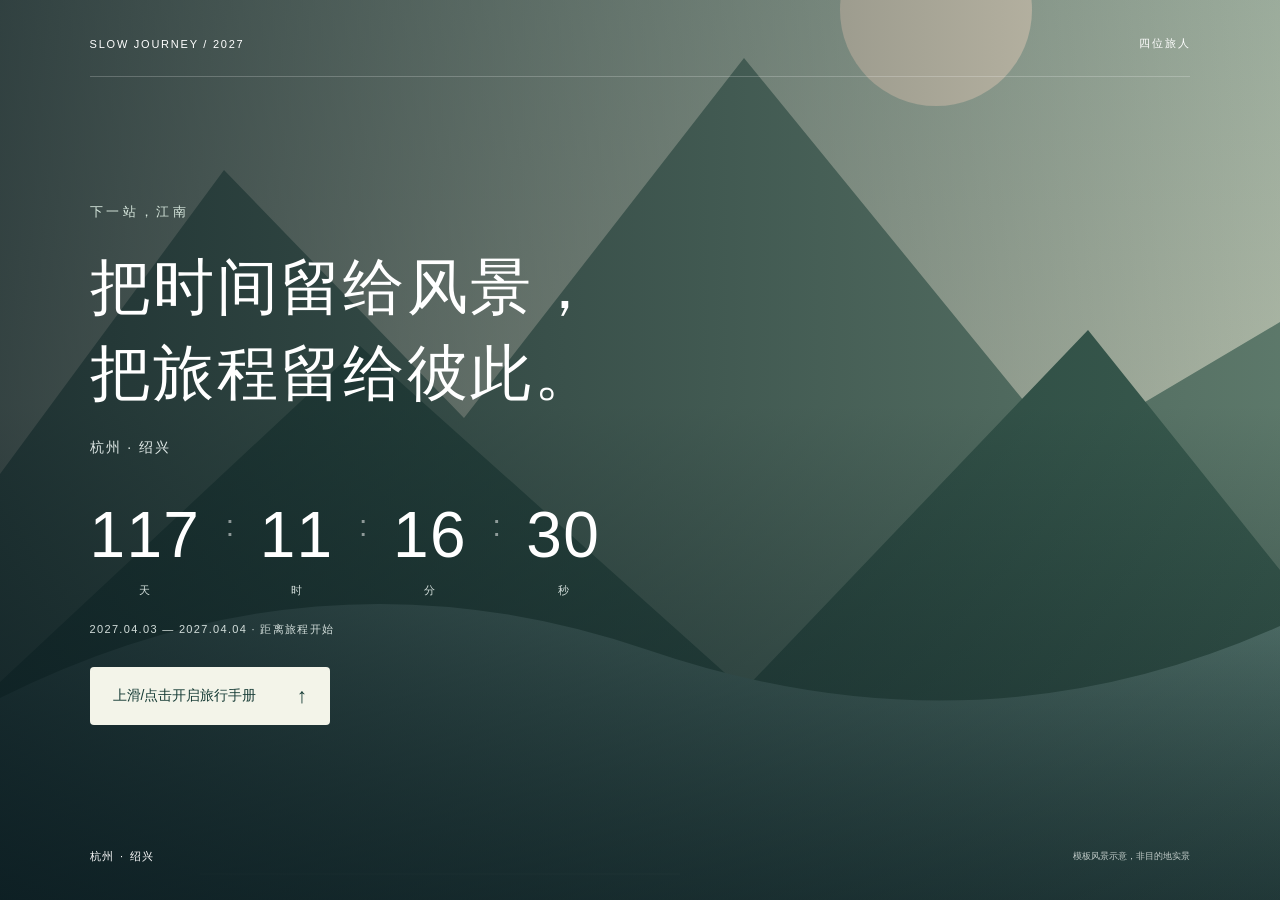
==== docs/index.html @ 34c1218e "feat: share travel handbook skill and GitHub Pages demo" ====
<!doctype html>
<html lang="zh-CN">
<head>
  <meta charset="UTF-8">
  <meta name="viewport" content="width=device-width, initial-scale=1, viewport-fit=cover">
  <meta name="theme-color" content="#f6f8f4">
  <title>旅行手册</title>
  <link rel="stylesheet" href="style.css">
  <script src="time.js" defer></script>
  <script src="data.js" defer></script>
  <script src="app.js" defer></script>
</head>
<body>
<a class="skip" href="#content">跳到行程内容</a>
  <section id="trip-cover" class="trip-cover" aria-labelledby="cover-title" hidden>
    <div class="cover-top"><span>TRAVEL HANDBOOK</span><span>旅行手册</span></div>
    <div class="cover-copy"><p class="cover-kicker">下一站，出发</p><h2 id="cover-title">把时间留给风景。</h2><p class="cover-route">旅行路线</p>
      <div class="cover-countdown" role="timer" aria-label="距离旅程开始"><div><strong data-cover-unit="days">00</strong><span>天</span></div><i>:</i><div><strong data-cover-unit="hours">00</strong><span>时</span></div><i>:</i><div><strong data-cover-unit="minutes">00</strong><span>分</span></div><i>:</i><div><strong data-cover-unit="seconds">00</strong><span>秒</span></div></div>
      <p class="cover-date">距离旅程开始</p><button id="enter-trip" class="cover-enter" type="button">上滑/点击开启旅行手册 <span aria-hidden="true">↑</span></button>
    </div>
    <div class="cover-bottom"><span>旅行路线</span><small></small></div>
  </section>

  <div class="sticky-nav">
    <nav id="dates" class="dates" aria-label="按日期查看行程"></nav>
    <div id="simulation-banner" class="simulation-banner" hidden></div>
  </div>
  <main id="content" tabindex="-1"><div class="workspace"><section id="panel" role="tabpanel" aria-label="出发准备"></section><aside id="sidebar"></aside></div></main>
  <footer><span id="source-note"></span><a id="source-document-link" class="footer-link" target="_blank" rel="noopener" hidden>打开原攻略 ↗</a><span data-sync-status role="status" aria-live="polite">待办与门票状态仅保存到本机</span><span id="offline-status">正在检查离线缓存</span></footer>
  <div id="tools-backdrop" class="tools-backdrop" data-action="close-tools" hidden></div>
  <div class="floating-tools" aria-label="旅行工具">
        <section class="floating-panel role-panel" id="role-panel" aria-labelledby="role-panel-title" hidden>
          <div class="tools-heading"><h2 id="role-panel-title">查看身份</h2><button type="button" class="tools-close" data-action="close-tools" aria-label="关闭身份选择">×</button></div>
          <button type="button" class="tools-back" data-action="back-to-tools">‹ 返回旅行工具</button>
          <div class="role-picker" aria-label="选择当前查看角色">
            <div role="group" aria-label="旅行角色"></div>
            <small id="role-context" aria-live="polite">当前查看：全部行程</small>
          </div>
        </section>
    <section class="floating-panel navigation-panel" id="navigation-panel" aria-labelledby="navigation-panel-title" hidden>
      <div class="tools-heading"><div><p>随行手册</p><h2 id="navigation-panel-title">旅行工具</h2></div><button type="button" class="tools-close" data-action="close-tools" aria-label="关闭旅行工具">×</button></div>
      <div class="desktop-brand"><span>TRAVEL HANDBOOK</span><strong>旅行手册</strong><small>每日计划</small></div>
      <nav class="tabs" role="tablist" aria-label="旅行手册">
        <button role="tab" data-tab="prepare" aria-selected="true"><svg class="nav-icon" viewBox="0 0 24 24" fill="none" stroke="currentColor" stroke-width="1.5" stroke-linecap="round" stroke-linejoin="round" aria-hidden="true"><rect x="6" y="5" width="12" height="16" rx="2"/><path d="M9 5V3h6v2M9 10h6M9 14h4"/></svg>出发准备</button>
        <button role="tab" data-tab="timeline" aria-selected="false"><svg class="nav-icon" viewBox="0 0 24 24" fill="none" stroke="currentColor" stroke-width="1.5" stroke-linecap="round" stroke-linejoin="round" aria-hidden="true"><rect x="3" y="5" width="18" height="16" rx="2"/><path d="M7 3v4M17 3v4M3 11h18M8 15h2M14 15h2"/></svg>每日行程</button>
        <button role="tab" data-tab="overview" aria-selected="false"><svg class="nav-icon" viewBox="0 0 24 24" fill="none" stroke="currentColor" stroke-width="1.5" stroke-linecap="round" stroke-linejoin="round" aria-hidden="true"><path d="m3 6 6-3 6 3 6-3v15l-6 3-6-3-6 3V6ZM9 3v15M15 6v15"/></svg>行程总览</button>
        <button role="tab" data-tab="bookings" aria-selected="false"><svg class="nav-icon" viewBox="0 0 24 24" fill="none" stroke="currentColor" stroke-width="1.5" stroke-linecap="round" stroke-linejoin="round" aria-hidden="true"><path d="m21 3-6 18-4-8-8-4L21 3ZM11 13l5-5"/></svg>航班酒店</button>
        <button role="tab" data-tab="transport" aria-selected="false"><svg class="nav-icon" viewBox="0 0 24 24" fill="none" stroke="currentColor" stroke-width="1.5" stroke-linecap="round" stroke-linejoin="round" aria-hidden="true"><rect x="5" y="3" width="14" height="16" rx="3"/><path d="M5 12h14M8 19v2M16 19v2M8 16h1M15 16h1"/></svg>交通接送</button>
        <button role="tab" data-tab="packing" aria-selected="false"><svg class="nav-icon" viewBox="0 0 24 24" fill="none" stroke="currentColor" stroke-width="1.5" stroke-linecap="round" stroke-linejoin="round" aria-hidden="true"><rect x="5" y="6" width="14" height="15" rx="2"/><path d="M9 6V3h6v3M9 10v7M15 10v7"/></svg>随身准备</button>
        <button role="tab" data-tab="budget" aria-selected="false"><svg class="nav-icon" viewBox="0 0 24 24" fill="none" stroke="currentColor" stroke-width="1.5" stroke-linecap="round" stroke-linejoin="round" aria-hidden="true"><rect x="3" y="5" width="18" height="15" rx="2"/><path d="M3 9h18M16 13h5v4h-5v-4Z"/></svg>费用预算</button>
      </nav>
    <div class="menu-settings">
      <div class="role-anchor">
        <button class="role-shortcut" id="role-menu-button" aria-expanded="false" aria-controls="role-panel"><span>查看身份</span><strong id="role-button-label">全部</strong><span aria-hidden="true">⇄</span></button>

      </div>
      <button id="clock-button" class="clock-button" aria-haspopup="dialog"><span><strong id="clock">--:--</strong><small id="zone-label">目的地当地时间</small></span><span class="settings-label">时间与时区 ↗</span></button>
    </div>


    </section>
    <div class="floating-actions">
      <button class="return-now" id="return-now"><span aria-hidden="true">◎</span> 回到现在</button>
      <button class="dock-action" id="dock-now" data-action="go-now"><svg viewBox="0 0 24 24" width="22" height="22" fill="none" stroke="currentColor" stroke-width="1.6" stroke-linecap="round" stroke-linejoin="round" aria-hidden="true"><path d="m12 3 7 17-7-4-7 4 7-17Z"/></svg><strong id="dock-now-label">回到现在</strong></button>
      <button class="dock-action" id="navigation-menu-button" aria-expanded="false" aria-controls="navigation-panel role-panel"><svg class="tools-menu-icon" viewBox="0 0 24 24" width="20" height="20" fill="none" stroke="currentColor" stroke-width="1.6" stroke-linecap="round" aria-hidden="true"><path d="M4 6h16M4 12h16M4 18h16"/></svg><svg class="tools-close-icon" viewBox="0 0 24 24" width="20" height="20" fill="none" stroke="currentColor" stroke-width="1.6" stroke-linecap="round" aria-hidden="true"><path d="m6 6 12 12M6 18 18 6"/></svg><strong id="navigation-button-label">旅行工具</strong></button>
    </div>
  </div>
  <p class="save-feedback" id="save-feedback" role="status" aria-live="polite" hidden></p>
  <dialog id="copy-location-dialog" aria-labelledby="copy-location-title">
    <div class="dialog-title"><h2 id="copy-location-title">复制地点</h2><form method="dialog"><button class="icon-button" aria-label="关闭复制地点">×</button></form></div>
    <p class="muted">未能自动复制，请长按下方文字选择复制；电脑可按 Ctrl/Cmd+C。</p>
    <label for="copy-location-value">地点与已有地址</label>
    <textarea id="copy-location-value" rows="3" readonly></textarea>
  </dialog>
  <dialog id="route-map-dialog" aria-labelledby="route-map-title">
    <div class="dialog-title"><h2 id="route-map-title">旅行路线</h2><form method="dialog"><button class="icon-button" aria-label="关闭路线地图">×</button></form></div>
    <div class="map-zoom-tools"><button data-map-zoom="out" aria-label="缩小路线地图">−</button><output id="map-zoom-label">100%</output><button data-map-zoom="in" aria-label="放大路线地图">＋</button><button data-map-zoom="reset">适应屏幕</button></div>
    <div class="map-zoom-viewport"><img src="assets/route.svg" width="1000" height="570" alt="旅行路线图"></div>
    <p class="hint">放大后可左右、上下滑动查看。路线图仅作行程示意。</p>
  </dialog>
  <dialog id="settings">
    <form method="dialog"><div class="dialog-title"><h2>时间与时区</h2><button value="close" aria-label="关闭设置" class="icon-button">×</button></div></form>
    <p class="muted">行程上的时间始终是活动所在地时间。切换下方时区，会额外显示对应时间，不改变航班和出发时间。</p>
    <label for="zone-mode">时钟显示方式</label>
    <select id="zone-mode"><option value="trip">跟随行程所在地（推荐）</option><option value="device">使用设备时区</option><option value="custom">指定其他国家／地区</option></select>
    <div id="custom-zone-field" hidden><label for="custom-zone">选择时区（支持城市或 IANA 名称）</label><input id="custom-zone" list="zone-options" placeholder="例如 Europe/London"><datalist id="zone-options"></datalist></div>
    <p id="zone-explanation" class="muted"></p><hr><h3>出发前，试试看</h3>
    <p class="muted">按所选时钟时区预览一个时间点。预览期间会显示橙色提示，不会冒充真实时间。</p>
    <label for="preview-time">预览日期与时间</label><input type="datetime-local" id="preview-time"><p id="settings-error" class="error" role="alert"></p>
    <div class="dialog-actions"><button id="preview-start" class="primary">预览此刻</button><button id="preview-stop" class="secondary">恢复真实时间</button></div>
    <button id="settings-save" class="wide secondary">保存时区并关闭</button>
  </dialog>

</body>
</html>
---- docs/style.css ----
:root{--ink:#102d3d;--muted:#62727b;--line:#dfe6e9;--paper:#f4f7f8;--green:#bcf4c7;--accent:#096e68;--orange:#b45e16;--radius:18px;font-family:-apple-system,BlinkMacSystemFont,"Segoe UI","PingFang SC","Microsoft YaHei",sans-serif;color:var(--ink);background:var(--paper);font-size:16px;font-synthesis:none}*{box-sizing:border-box}html,body{overflow-x:clip}body{margin:0}button,input,select,textarea{font:inherit}button,a,input,select{touch-action:manipulation}button{cursor:pointer}button{border:0}a{color:var(--accent);text-underline-offset:4px}button:focus-visible,a:focus-visible,input:focus-visible,select:focus-visible,textarea:focus-visible{outline:3px solid #168bcb;outline-offset:4px}button:disabled{cursor:default}p{line-height:1.7}h1,h2,h3,p{margin-top:0}h1{font-size:20px;margin-bottom:5px;letter-spacing:.03em}h2{font-size:26px;line-height:1.35;letter-spacing:-.03em}h3{font-size:18px;line-height:1.5}small{font-size:13px}.site-header{max-width:1260px;margin:auto;padding:24px 32px;display:flex;justify-content:space-between;gap:20px;align-items:center}.brand{display:flex;align-items:center;gap:14px}.brand-mark{display:grid;place-content:center;width:54px;height:58px;border-radius:14px;background:var(--ink);color:var(--green);font:700 22px Georgia,serif;text-align:center;line-height:1.1}.brand-mark span{font:10px sans-serif;letter-spacing:3px;margin:3px 0 0 3px}.brand p{font-size:13px;color:var(--muted);margin:0;letter-spacing:.06em}.brand p span{margin-left:8px}.clock-button{display:flex;gap:12px;align-items:center;background:transparent;color:var(--ink);padding:8px 0}.clock-button strong{font:600 23px ui-monospace,SFMono-Regular,monospace;display:block;text-align:left}.clock-button small{display:block;text-align:left;color:var(--muted);margin-top:4px}.clock-icon{font-size:32px}.settings-label{font-size:13px;margin-left:12px;border-left:1px solid #ccd7dd;padding-left:20px}.sticky-nav{position:sticky;top:0;z-index:10;background:#f4f7f8f7;border-bottom:1px solid var(--line);backdrop-filter:blur(15px)}.dates{display:flex;gap:7px;max-width:1196px;margin:auto;overflow-x:auto;padding:7px 0 15px;scrollbar-width:none}.dates::-webkit-scrollbar{display:none}.date-button{flex:1;min-width:96px;background:white;color:var(--muted);border:1px solid var(--line);border-radius:13px;min-height:85px;padding:10px 6px;position:relative}.date-button .week{font-size:12px;display:block}.date-button strong{display:block;font-size:18px;line-height:1.65;color:var(--ink);font-weight:650;font-variant-numeric:tabular-nums}.date-button small{font-size:12px;display:block}.date-button.active{background:var(--ink);border-color:var(--ink);color:#d0dce3}.date-button.active strong{color:var(--green)}.date-button.today::after{content:"";position:absolute;top:7px;right:8px;width:5px;height:5px;border-radius:50%;background:#149c77}main{max-width:1260px;margin:auto;padding:28px 32px 0}.workspace{display:grid;grid-template-columns:minmax(0,1fr) 310px;gap:30px}#panel{min-width:0}.now-card{background:var(--ink);color:#fff;border-radius:var(--radius);padding:23px 26px;position:relative;overflow:hidden;margin-bottom:30px}.now-top{display:flex;justify-content:space-between;align-items:center;gap:10px;margin-bottom:13px}.eyebrow{font-size:12px;letter-spacing:.11em;font-weight:600}.now-card .eyebrow{color:var(--green)}.now-tag{font-size:12px;color:#c6d5df}.now-card h2{font-size:24px;margin:0 0 9px;line-height:1.45}.now-card p{font-size:14px;color:#d0dce3;margin:0}.now-card .next-line{padding-top:15px;margin-top:17px;border-top:1px solid #3a515e;display:flex;align-items:flex-start;gap:12px;line-height:1.5}.next-line strong{font-weight:500;color:#fff}.next-line span{flex-shrink:0;color:var(--green);font-size:12px}.now-open{background:var(--green);color:var(--ink);padding:10px 15px;border-radius:8px;margin-top:15px;font-size:14px;font-weight:650}.day-heading{display:flex;align-items:flex-start;justify-content:space-between;gap:16px;margin-bottom:15px}.day-heading .eyebrow{color:var(--accent);margin:0 0 8px}.day-heading h2{margin:0 0 10px;font-size:27px}.day-heading .day-count{font-family:Georgia,serif;color:#c7d4da;font-size:60px;line-height:1}.day-summary{color:var(--muted);font-size:14px;line-height:1.8;margin-bottom:20px}.hint{font-size:13px;line-height:1.7;color:var(--muted)}.day-meta{display:flex;justify-content:space-between;align-items:center;gap:8px;margin-bottom:20px}.day-meta p{margin:0}.timeline{position:relative}.event{display:grid;grid-template-columns:93px minmax(0,1fr);gap:20px;position:relative;scroll-margin-top:180px;padding-bottom:16px}.event::before{content:"";position:absolute;left:91px;width:1px;top:13px;bottom:-13px;background:#d2dfe4}.event:last-child::before{bottom:30px}.event::after{content:"";position:absolute;left:87px;top:20px;width:9px;height:9px;background:#f4f7f8;border:2px solid #a7bac4;border-radius:50%}.event-time{font:600 19px ui-monospace,SFMono-Regular,monospace;padding-top:14px;line-height:1.4;word-break:break-word}.event-time small{font:12px/1.7 -apple-system,BlinkMacSystemFont,"PingFang SC",sans-serif;display:block;color:var(--muted);padding-right:12px}.event-card{background:#fff;border:1px solid var(--line);border-radius:14px;padding:17px 20px;min-width:0}.event-card h3{margin:0 0 6px;font-size:17px}.event-card p{font-size:14px;line-height:1.8;color:#52656f;margin:0}.event-card .event-flags{display:flex;flex-wrap:wrap;gap:6px;margin-top:11px}.pill{border-radius:5px;padding:4px 7px;background:#eef3f5;color:#596e79;font-size:12px;line-height:1.4}.pill.pending{background:#fff4df;color:#935b13}.pill.live{background:#d7f2df;color:#1c6c43}.event.current .event-card{border:1.5px solid #339873;background:#f6fff8;box-shadow:0 4px 16px #133e2410}.event.current::after{background:#339873;border-color:#339873;box-shadow:0 0 0 4px #ddf3e3}.event.past .event-time{color:#8b9ba3}.alternate-time{display:block;margin-top:8px;color:#096e68;font-size:13px}.day-notes{margin:12px 0 26px;border:1px solid var(--line);background:#fff;border-radius:14px;padding:17px 20px}.day-notes summary{font-size:15px;font-weight:650;cursor:pointer;line-height:1.5}.note-body{font-size:14px;color:#52656f;white-space:pre-line;line-height:1.9;margin-top:15px}.source-link{font-size:13px;display:block;margin-top:16px}.side-card{border:1px solid var(--line);background:#fff;border-radius:var(--radius);padding:22px;margin-bottom:18px}.side-card h3{margin-bottom:15px}.side-card .eyebrow{color:var(--muted);margin-bottom:13px;display:block}.route{display:flex;gap:8px;flex-wrap:wrap;font-size:13px;line-height:1.6}.route span{background:#f0f4f6;border-radius:5px;padding:3px 6px}.route span.selected{background:#d8f1e6;color:#176c50}.photo-card{overflow:hidden;padding:0}.photo-card img{width:100%;height:175px;object-fit:cover;display:block}.photo-caption{padding:17px 20px}.photo-caption strong{font-size:17px}.photo-caption small{color:var(--muted);display:block;margin-top:5px;line-height:1.6}.reminder{display:grid;grid-template-columns:24px 1fr;gap:10px;padding:12px 0;border-bottom:1px solid #e9eef0}.reminder:last-child{border:0;padding-bottom:0}.reminder .number{color:var(--accent);font:italic 20px Georgia,serif}.reminder p{font-size:14px;margin:0;color:#52656f;line-height:1.8}.reminder strong{display:block;color:var(--ink);margin-bottom:4px}.quiet-button{border:1px solid var(--line);border-radius:8px;padding:9px 13px;background:white;color:var(--ink);font-size:13px}.quick-heading{padding:6px 0 18px}.quick-heading h2{margin-bottom:10px}.quick-heading p{font-size:14px;color:var(--muted);margin:0}.reference-cards{display:grid;gap:14px;margin-bottom:22px}.reference-card{background:#fff;border:1px solid var(--line);border-radius:14px;padding:20px;min-width:0}.reference-card h3{font-size:16px;margin-bottom:13px;color:var(--ink)}.reference-row{display:grid;grid-template-columns:110px minmax(0,1fr);gap:14px;font-size:14px;line-height:1.8;margin-top:8px;overflow-wrap:anywhere}.reference-row .key{color:var(--muted)}.reference-row .value{color:var(--ink)}.reference-links{display:flex;flex-wrap:wrap;gap:12px;font-size:13px;padding:8px 0 20px}.plan-toggle{padding:15px;background:#eaf0f3;border-radius:12px;margin:0 0 24px}.plan-buttons{display:flex;gap:6px;margin-bottom:10px}.plan-buttons button{border-radius:7px;padding:10px 14px;font-size:14px;background:#fff;color:var(--muted)}.plan-buttons button[aria-pressed=true]{background:var(--ink);color:#fff}.plan-toggle p{font-size:13px;color:#556a76;margin:0;line-height:1.8}.simulation-banner{background:#fff0d6;border:1px solid #e3be7a;color:#87510e;border-radius:10px;padding:13px 18px;margin-bottom:20px;font-size:14px;line-height:1.6}.simulation-banner button{background:none;color:#87510e;text-decoration:underline;float:right;padding:0 0 0 12px}.return-now{position:fixed;right:max(24px,calc((100vw - 1196px)/2));bottom:24px;z-index:20;box-shadow:0 6px 22px #102d3d25;border:1px solid #315466;background:var(--ink);color:#fff;border-radius:30px;padding:14px 21px;font-size:14px;display:flex;align-items:center;gap:10px}.return-now span{font-size:23px;color:var(--green);line-height:1}footer{max-width:1196px;margin:30px auto 0;padding:22px 0 100px;border-top:1px solid var(--line);display:flex;flex-wrap:wrap;gap:12px 24px;font-size:12px;color:var(--muted);line-height:1.7}dialog{border:1px solid var(--line);border-radius:20px;max-width:510px;width:calc(100% - 28px);padding:25px;color:var(--ink);box-shadow:0 20px 90px #0b21385c;max-height:90vh}dialog::backdrop{background:#0b253b70;backdrop-filter:blur(4px)}.dialog-title{display:flex;align-items:center;justify-content:space-between;margin-bottom:14px}.dialog-title h2{font-size:22px;margin:0}.icon-button{border-radius:50%;background:#edf2f5;width:36px;height:36px;font-size:24px;color:var(--ink)}.muted{font-size:14px;color:var(--muted)}dialog label{font-size:14px;font-weight:600;display:block;margin-bottom:8px}input,select{padding:12px;border:1px solid #cad5db;border-radius:8px;background:#fff;color:var(--ink);width:100%;font-size:16px;margin-bottom:14px}dialog h3{margin:20px 0 8px}hr{border:0;border-top:1px solid var(--line);margin:20px 0}.dialog-actions{display:flex;gap:10px}.primary,.secondary{padding:12px 16px;border-radius:8px;font-size:14px}.primary{background:var(--ink);color:white}.secondary{background:#edf2f4;color:var(--ink)}.wide{width:100%;margin-top:12px}.error{font-size:14px;color:#ae3026;margin-bottom:12px}.skip{position:absolute;left:-1000px;top:10px;background:#fff;padding:10px;z-index:100}.skip:focus{left:10px}[hidden]{display:none!important}.check-row{display:flex;gap:12px;align-items:flex-start}.check-row input{width:20px;height:20px;flex-shrink:0;margin:1px 0 0;accent-color:var(--accent)}.check-row label{cursor:pointer;line-height:1.6}.check-row input:checked+label{text-decoration:line-through;color:var(--muted)}
@media(min-width:1000px){#sidebar{padding-top:0}}@media(max-width:1250px){.dates{margin:0 32px}.date-button{min-width:80px}footer{margin-left:32px;margin-right:32px}}@media(max-width:900px){.workspace{grid-template-columns:minmax(0,1fr) 260px;gap:20px}.site-header{padding:22px}.dates{margin:0 22px}main{padding:24px 22px 0}.side-card{padding:18px}.photo-card{padding:0}.date-button{min-width:76px}.event{grid-template-columns:78px minmax(0,1fr);gap:16px}.event::before{left:77px}.event::after{left:73px}.event-time{font-size:18px}.event-card{padding:16px}}@media(max-width:720px){.site-header{padding:17px 18px;gap:10px}h1{font-size:17px;margin-bottom:4px}.brand{gap:10px}.brand-mark{width:42px;height:47px;font-size:19px}.brand p{font-size:11px}.brand p span{margin-left:0}.clock-icon,.settings-label{display:none}.clock-button{gap:0}.clock-button strong{font-size:20px;text-align:right}.clock-button small{font-size:11px;max-width:105px;text-align:right}.dates{margin:0;padding-left:16px;padding-right:16px}.dates{gap:7px;padding-top:3px;padding-bottom:10px}.date-button{flex:0 0 72px;min-width:72px;min-height:77px;border-radius:11px;padding:7px 3px}.date-button strong{font-size:19px}.date-button .week,.date-button small{font-size:11px}.sticky-nav{padding-top:2px}main{padding:19px 16px 0}.workspace{display:block}.now-card{border-radius:15px;padding:21px 20px;margin-bottom:25px}.now-card h2{font-size:22px}.now-card p{font-size:14px}.now-top{margin-bottom:12px}.day-heading h2{font-size:23px}.day-heading .day-count{font-size:52px}.day-summary{font-size:13px}.day-meta{align-items:flex-start}.day-meta .hint{font-size:12px;max-width:72%}.event{grid-template-columns:65px minmax(0,1fr);gap:15px;padding-bottom:12px;scroll-margin-top:151px}.event::before{left:64px}.event::after{left:60px}.event-time{font-size:16px;padding-top:15px}.event-time small{font-size:11px;line-height:1.8;padding-right:7px}.event-card{padding:15px 14px;border-radius:12px}.event-card h3{font-size:16px;line-height:1.5}.event-card p{font-size:14px;line-height:1.85}.event-flags .pill{font-size:11px}.day-notes{padding:16px}.side-card{padding:20px}.photo-card{padding:0}.photo-card img{height:165px}.photo-caption{padding:14px 18px}#sidebar{margin-top:28px;display:grid;grid-template-columns:1fr;gap:14px}.side-card{margin-bottom:0}.route{font-size:14px}.return-now{right:17px;bottom:max(18px,env(safe-area-inset-bottom));padding:12px 18px}.reference-row{grid-template-columns:82px minmax(0,1fr);gap:11px}.reference-card{padding:17px}.reference-card h3{font-size:16px}footer{margin:26px 17px 0;display:flex;flex-direction:column;gap:8px;padding-bottom:90px}.simulation-banner{font-size:13px;padding:12px}.now-tag{font-size:11px}.plan-buttons button{flex:1;padding:11px 7px}.reference-links{gap:14px}.day-meta button{flex-shrink:0}dialog{padding:22px}}@media(prefers-reduced-motion:reduce){*{scroll-behavior:auto!important}}

/* Reading on the move: itinerary text stays comfortably legible. */
.event-card p,.note-body,.reference-row{font-size:16px}.reminder p{font-size:15px}

.sticky-nav .simulation-banner{margin:0;border-radius:0;border-left:0;border-right:0;padding:10px max(16px,calc((100vw - 1196px)/2));font-size:13px}.sticky-nav .simulation-banner button{float:none;margin-right:14px;padding:0}

/* Pre-departure workspace */
.prep-hero{display:grid;grid-template-columns:minmax(0,1fr) 150px;gap:24px;align-items:center;background:var(--ink);color:#fff;border-radius:var(--radius);padding:26px 28px;margin-bottom:22px}.prep-hero .eyebrow{color:var(--green);margin:0 0 10px}.prep-hero h2{font-size:28px;margin-bottom:10px}.prep-hero p{color:#d0dce3;margin:0}.prep-progress{text-align:center}.prep-progress strong{font:600 44px ui-monospace,SFMono-Regular,monospace;color:var(--green);display:block}.prep-progress strong span{font-size:18px;color:#b8c9d1}.prep-progress small{display:block;color:#d0dce3;margin-bottom:10px}.prep-progress i{display:block;height:6px;border-radius:6px;background:linear-gradient(90deg,var(--green) var(--progress),#37515f var(--progress));transition:background .2s}.prep-deadline{display:grid;grid-template-columns:145px minmax(0,1fr);gap:24px;align-items:start;background:#fff5df;border:1px solid #e8c98d;border-radius:14px;padding:20px 22px;margin-bottom:28px}.prep-date strong{display:block;font:650 20px ui-monospace,SFMono-Regular,monospace;color:#96550e}.prep-date span{font-size:12px;color:#8a6c48}.prep-deadline h3{margin:0 0 6px}.prep-deadline p{margin:0 0 9px;color:#665743;font-size:15px}.prep-deadline a{font-size:14px}.section-heading{display:flex;justify-content:space-between;align-items:end;gap:20px;margin:10px 0 16px}.section-heading .eyebrow{color:var(--accent);margin:0 0 6px}.section-heading h2{margin:0}.section-heading>span{font-size:13px;color:var(--muted)}.prep-actions{display:flex;gap:10px;margin:4px 0 22px}.prep-actions button{min-height:44px}.prep-actions .primary,.prep-actions .secondary{font-weight:650}

/* Dense source text is distilled into scannable action cards. */
.focus-summary{margin:22px 0 16px}.focus-summary-heading{display:flex;align-items:end;justify-content:space-between;gap:18px;margin-bottom:13px}.focus-summary-heading .eyebrow{color:var(--accent);margin:0}.focus-summary-heading h3{font-size:18px;margin:0}.focus-grid{display:grid;grid-template-columns:repeat(2,minmax(0,1fr));gap:10px}.focus-item{display:grid;grid-template-columns:92px minmax(0,1fr);gap:14px;background:#fff;border:1px solid var(--line);border-radius:13px;padding:16px}.focus-item>span{align-self:start;background:#e8f4f1;color:#096e68;border-radius:7px;padding:6px 8px;text-align:center;font-size:13px;font-weight:700;line-height:1.4}.focus-item strong{display:block;font-size:16px;line-height:1.5;margin-bottom:4px}.focus-item p{font-size:14px;color:#5d7079;line-height:1.7;margin:0}.source-only{margin:12px 0 26px;border:1px dashed #cbd7dc;border-radius:12px;padding:13px 16px;background:#f8fafb}.source-only summary{font-size:14px;color:#4e6570;font-weight:650;cursor:pointer}.source-only p{font-size:14px;color:var(--muted);margin:12px 0 0}.source-only .source-link{font-size:14px;margin-top:8px}.focus-summary+.reference-cards{margin-top:0}

/* Point cards inside the timeline */
.spot-links{display:grid;grid-template-columns:repeat(auto-fit,minmax(185px,1fr));gap:9px;margin-top:15px;padding-top:14px;border-top:1px solid #e5ecef}.spot-link{display:flex;align-items:center;gap:10px;text-align:left;padding:7px;background:#f3f7f8;border:1px solid #dce6ea;border-radius:10px;color:var(--ink);min-width:0}.spot-link:hover{border-color:#75a59e;background:#edf8f4}.spot-link img{width:74px;height:54px;object-fit:cover;border-radius:7px;flex:none}.spot-link span{min-width:0}.spot-link strong{display:block;font-size:14px;line-height:1.35;white-space:normal}.spot-link small{display:block;color:var(--accent);margin-top:4px}

/* Full point detail */
.workspace.detail-mode{display:block;max-width:940px;margin:auto}.detail-back{background:transparent;color:var(--accent);padding:8px 0;margin-bottom:12px;font-weight:650}.spot-detail{background:#fff;border:1px solid var(--line);border-radius:var(--radius);overflow:hidden}.spot-detail>.detail-back{margin:15px 22px 3px}.spot-hero{position:relative;min-height:400px;background:var(--ink)}.spot-hero>img{display:block;width:100%;height:min(58vw,520px);min-height:400px;object-fit:cover}.spot-hero-caption{position:absolute;z-index:1;left:32px;right:32px;bottom:27px;color:white}.spot-hero-caption .eyebrow{color:var(--green);margin-bottom:8px}.spot-hero-caption h2{font-size:38px;margin:0 0 8px}.spot-hero-caption small{color:#d4e0e5}.spot-detail-body{max-width:790px;margin:auto;padding:34px}.spot-lead{font-size:21px;line-height:1.75;color:#294757;margin-bottom:28px}.spot-detail-body section{border-top:1px solid var(--line);padding-top:24px;margin-top:24px}.spot-detail-body section h3{margin-bottom:12px}.spot-detail-body ul{padding-left:22px;margin:0}.spot-detail-body li{line-height:1.8;margin:7px 0;color:#455d68}.detail-source{border-top:1px solid var(--line);padding-top:22px;margin-top:28px}.detail-pagination{display:grid;grid-template-columns:1fr 1fr;gap:10px;margin-top:26px}.detail-pagination button{display:flex;flex-direction:column;gap:5px;border:1px solid var(--line);border-radius:10px;background:#f6f8f9;padding:14px;text-align:left;color:var(--ink)}.detail-pagination button:last-child{text-align:right}.detail-pagination small{color:var(--muted)}.detail-pagination strong{font-size:14px}.souvenir-section .eyebrow{color:var(--accent);margin-bottom:7px}.souvenir-grid{display:grid;grid-template-columns:repeat(2,minmax(0,1fr));gap:15px}.souvenir-card{border:1px solid var(--line);border-radius:13px;overflow:hidden;background:#f8fafb}.souvenir-card>img{display:block;width:100%;height:180px;object-fit:cover}.souvenir-card>div{padding:16px}.souvenir-card .eyebrow{font-size:12px;margin:0 0 5px}.souvenir-card h3{margin:0 0 7px}.souvenir-card p{font-size:14px;color:#4e626c;margin:0 0 10px}.souvenir-card small{color:var(--muted)}

@media(max-width:720px){.prep-hero{grid-template-columns:1fr 92px;padding:21px 19px;gap:12px}.prep-hero h2{font-size:22px}.prep-progress strong{font-size:32px}.prep-progress strong span{font-size:14px}.prep-deadline{grid-template-columns:1fr;gap:9px;padding:17px}.prep-date{display:flex;align-items:baseline;gap:10px}.section-heading{align-items:center}.prep-actions{display:grid;grid-template-columns:1fr 1fr}.spot-links{grid-template-columns:1fr}.spot-link{padding:6px}.spot-link img{width:68px;height:50px}.workspace.detail-mode{margin:0 -16px}.spot-detail{border-radius:0;border-left:0;border-right:0}.spot-detail>.detail-back{margin-left:16px}.spot-hero{min-height:300px}.spot-hero>img{height:70vw;min-height:300px}.spot-hero-caption{left:19px;right:19px;bottom:19px}.spot-hero-caption h2{font-size:29px}.spot-detail-body{padding:24px 19px}.spot-lead{font-size:18px}.souvenir-grid{grid-template-columns:1fr}.souvenir-card{display:grid;grid-template-columns:42% 1fr}.souvenir-card>img{height:100%;min-height:180px}.souvenir-card>div{padding:14px}.detail-pagination{grid-template-columns:1fr}.detail-pagination span{display:none}}
@media(max-width:720px){.focus-summary-heading{display:block}.focus-summary-heading .eyebrow{margin-bottom:5px}.focus-grid{grid-template-columns:1fr}.focus-item{grid-template-columns:82px minmax(0,1fr);gap:11px;padding:14px 13px}.focus-item strong{font-size:16px}.focus-item p{font-size:14px}.source-only{padding:13px 14px}}

/* Flight, stay, transfer and ticket cards */
.flight-card{background:var(--ink);color:#fff;border-radius:15px;padding:20px;margin:16px 0 4px}.flight-card-top{display:flex;justify-content:space-between;gap:12px;align-items:center;color:#b9d0da;font-size:12px;letter-spacing:.08em}.flight-card-top strong{font-weight:500;letter-spacing:0;color:#d2dfe4}.flight-route{display:grid;grid-template-columns:1fr 120px 1fr;align-items:center;margin:20px 0 18px}.flight-route>div:last-child{text-align:right}.flight-route b{display:block;font:650 43px/1 ui-monospace,SFMono-Regular,monospace}.flight-route span{display:block;color:#c5d6dd;margin-top:6px}.flight-route small{display:block;color:#b1c5ce;margin-top:16px}.flight-route a{display:inline-block;color:var(--green);font-size:12px;margin-top:7px}.flight-number{text-align:center!important}.flight-number strong{display:block;color:#b7e8e6}.flight-number i{display:block;color:#8ddbd5;font-style:normal;margin-top:5px}.flight-countdown{border-top:1px solid #48616d;padding-top:16px;display:grid;grid-template-columns:1fr auto;align-items:end;gap:2px 15px}.flight-countdown span{color:#b5c8d0;font-size:13px}.flight-countdown strong{font:600 28px ui-monospace,SFMono-Regular,monospace;color:#fff}.flight-countdown small{grid-column:2;color:#aec2ca;text-align:right}.hotel-card,.transfer-card{display:grid;grid-template-columns:40px 1fr;gap:13px;background:#f0f7f6;border:1px solid #cce0dd;border-radius:13px;padding:15px;margin:15px 0 4px}.transfer-card{background:#f2f6f8;border-color:#d8e3e7}.pending-transfer{background:#fff7e8;border-color:#e9cc93}.journey-icon{width:36px;height:36px;border-radius:50%;display:grid;place-content:center;background:var(--ink);color:var(--green);font-size:20px}.hotel-card .eyebrow,.transfer-card .eyebrow{color:var(--accent);margin:0 0 4px}.hotel-card h4,.transfer-card h4,.ticket-card h4{font-size:16px;margin:0 0 5px}.hotel-card p,.transfer-card p{font-size:14px!important;margin:0 0 4px}.hotel-card small,.transfer-card small{display:block;color:var(--muted);line-height:1.6}.hotel-card a,.transfer-card a{display:inline-block;font-size:13px;margin-top:8px}.ticket-card{display:grid;grid-template-columns:minmax(0,1fr) 150px;gap:16px;align-items:start;background:#fff8e9;border:1px solid #e9cb91;border-radius:13px;padding:15px;margin:15px 0 4px}.ticket-card .eyebrow{color:#9c5a0c;margin:0 0 4px}.ticket-card h4{margin-bottom:4px}.ticket-card p{font-size:14px!important;color:#6e5a3d;margin:6px 0 0}.ticket-price{color:#8b4f0a;font-size:14px}.ticket-status span{display:block;color:#7a684d;font-size:12px;margin-bottom:5px}.ticket-status select{margin:0;padding:9px 10px;font-size:14px;border-color:#d7b875;background:#fff}.ticket-card>small{grid-column:1/-1;color:#876f50}.spot-ticket-section>.ticket-card{margin:0}

/* User-created pre-trip tasks */
.custom-todos{margin:30px 0 24px;padding-top:4px}.custom-todos form{display:grid;grid-template-columns:minmax(0,1fr) 180px auto;gap:10px;align-items:end;background:#eaf1f3;border-radius:14px;padding:16px;margin-bottom:12px}.custom-todos form label span{display:block;font-size:13px;font-weight:650;margin-bottom:6px}.custom-todos form input{margin:0}.custom-todos form button{min-height:46px}.custom-todo-list{display:grid;gap:8px}.custom-todo{background:#fff;border:1px solid var(--line);border-radius:11px;padding:13px 15px}.custom-todo input{width:20px;height:20px;margin:0;accent-color:var(--accent)}.custom-todo label{cursor:pointer}.custom-todo label strong{display:block}.custom-todo label small{display:block;color:var(--muted);margin-top:3px}.custom-todo button{background:transparent;color:#a14a3b;font-size:13px;padding:8px}.custom-todo.done label{text-decoration:line-through;color:var(--muted)}.empty-todos{color:var(--muted);font-size:14px;border:1px dashed #cbd8dd;border-radius:11px;padding:18px;margin:0;text-align:center}

.daily-stay{display:grid;grid-template-columns:auto minmax(0,1fr) auto;grid-template-areas:"tag name map" "tag meta map";align-items:center;gap:2px 12px;border:1px solid var(--line);background:#fff;border-radius:12px;padding:12px 15px;margin:-7px 0 20px;text-decoration:none;color:var(--ink)}.daily-stay>span{grid-area:tag;background:var(--ink);color:var(--green);border-radius:6px;padding:7px;font-size:12px}.daily-stay>strong{grid-area:name;font-size:14px}.daily-stay>small{grid-area:meta;color:var(--muted)}.daily-stay>b{grid-area:map;color:var(--accent);font-size:13px}

/* Geographic overview and day-by-day entry points. */
.workspace.overview-mode{display:block;max-width:1040px;margin:auto}.overview-mode #sidebar{display:none}.overview-heading .eyebrow,.overview-list-heading .eyebrow{color:var(--accent);letter-spacing:.2em;font-size:14px}.overview-heading h2{font-size:32px;margin-bottom:9px}.overview-route{padding:28px;background:#ede5cc;border:1px solid #d2c7a7;border-radius:24px;margin:7px 0 34px}.overview-route-heading{display:flex;justify-content:space-between;gap:20px;align-items:center;color:#674c2b;margin-bottom:22px}.overview-route-heading h3{font-size:25px;margin:0 0 7px}.overview-route-heading p{font-size:13px;letter-spacing:.2em;color:#8c775b;margin:0}.overview-route-heading>span{text-align:right;font-size:14px;line-height:1.7;flex-shrink:0}.overview-map-open{display:block;position:relative;width:100%;padding:0;background:white;border-radius:17px;overflow:hidden}.overview-map-open img{display:block;width:100%;height:auto}.overview-map-open>span{position:absolute;right:14px;bottom:14px;background:#102d3de6;color:white;border-radius:24px;padding:10px 17px;font-size:14px}.overview-stops{display:grid;grid-template-columns:repeat(4,minmax(0,1fr));gap:8px;margin:20px 0}.overview-stops button{display:flex;align-items:center;gap:9px;background:#fff9eb;color:#674c2b;border:1px solid #d9cfb6;border-radius:12px;padding:13px 10px;text-align:left}.overview-stops button:hover{background:#fff}.overview-stops b{border-radius:50%;background:#8f6435;color:white;width:25px;height:25px;display:grid;place-content:center;flex:none}.overview-stops strong,.overview-stops small{display:block}.overview-stops strong{font-size:16px;margin-bottom:4px}.overview-stops small{font-size:12px;color:#806d54;line-height:1.5}.overview-route-note{color:#735f44;font-size:16px;margin:0 0 16px}.overview-flights{display:grid;grid-template-columns:1fr 1fr;gap:16px;border-top:1px solid #d5c9ac;padding-top:18px;color:#6b583f;font-size:14px;line-height:1.8}.overview-flights b{display:block;color:#4a3f30}.overview-map-source{font-size:12px;color:#7d725f;display:inline-block;margin-top:14px}.overview-list-heading{margin:35px 0 20px}.overview-list-heading h2{font-size:28px}.overview-days{display:grid;grid-template-columns:repeat(2,minmax(0,1fr));gap:16px;margin-bottom:24px}.overview-day{border:1px solid var(--line);border-radius:18px;background:#fff;overflow:hidden}.overview-day.is-today{border-color:var(--accent);box-shadow:0 0 0 2px #096e6822}.overview-day-open{background:none;display:block;color:var(--ink);padding:23px;width:100%;height:100%;text-align:left}.overview-day-open:hover{background:#f7fbfa}.overview-day-top{display:flex;align-items:center;justify-content:space-between;gap:8px;margin-bottom:13px}.overview-day-top>strong{font-size:18px;color:var(--accent);font-variant-numeric:tabular-nums}.overview-ticket{background:#f1f5f4;color:#5d756a;padding:5px 8px;border-radius:6px;font-size:12px;white-space:nowrap}.overview-ticket.unpaid{background:#fff1db;color:#a85e13}.overview-day-title{font-size:20px;font-weight:650;display:flex;gap:12px;justify-content:space-between;line-height:1.5;margin-bottom:4px}.overview-day-title b{font-weight:400;color:#87a49b}.overview-city{display:block;font-size:14px;color:var(--muted);margin-bottom:16px}.overview-highlights{display:grid;gap:7px;min-height:90px}.overview-highlights>span{display:grid;grid-template-columns:50px minmax(0,1fr);gap:10px;font-size:14px;line-height:1.6;color:#4a6270}.overview-highlights time{font-variant-numeric:tabular-nums;color:#82948e}.overview-stay{display:block;margin-top:17px;padding-top:13px;border-top:1px solid #e6eeeb;font-size:13px;color:#65776e;line-height:1.6}#route-map-dialog{width:calc(100% - 30px);max-width:1250px;padding:22px}#route-map-dialog .dialog-title form{margin:0}.map-zoom-tools{display:flex;align-items:center;gap:10px;margin-bottom:14px}.map-zoom-tools button{border-radius:8px;background:#eaf1ef;color:var(--ink);padding:10px 14px;min-height:42px}.map-zoom-tools button:disabled{opacity:.4}.map-zoom-tools output{min-width:55px;text-align:center;font-variant-numeric:tabular-nums}.map-zoom-tools button:last-child{margin-left:auto;font-size:14px}.map-zoom-viewport{overflow:auto;max-height:65vh;border-radius:12px;background:#eaf6f6}.map-zoom-viewport img{display:block;width:100%;max-width:none;height:auto}#route-map-dialog>.hint{margin:12px 0 0}
@media(max-width:720px){.overview-route{padding:17px 14px;border-radius:19px;margin-bottom:26px}.overview-route-heading{gap:10px;margin-bottom:17px}.overview-route-heading h3{font-size:21px}.overview-route-heading p{font-size:12px;letter-spacing:.07em}.overview-route-heading>span{font-size:12px}.overview-map-open{border-radius:12px}.overview-map-open>span{font-size:12px;right:8px;bottom:8px;padding:7px 10px}.overview-stops{grid-template-columns:repeat(2,minmax(0,1fr));gap:8px;margin:15px 0}.overview-stops button{padding:11px 8px;gap:7px}.overview-route-note{font-size:14px}.overview-flights{font-size:13px;gap:12px}.overview-days{grid-template-columns:1fr;gap:13px}.overview-day-open{padding:20px 18px}.overview-day-top>strong{font-size:19px}.overview-day-title{font-size:20px}.overview-highlights{min-height:0}.overview-highlights>span{font-size:15px}.overview-list-heading>span{font-size:12px}.overview-ticket{font-size:13px}.overview-stay{font-size:14px}.overview-heading h2{font-size:29px}#route-map-dialog{padding:16px}#route-map-dialog h2{font-size:20px}.map-zoom-tools{gap:6px}.map-zoom-tools button{padding:10px 12px}}

/* Traveler role switch: personal outbound steps, shared itinerary after meeting. */
.role-picker{display:grid;grid-template-columns:auto auto;gap:3px 9px;align-items:center}.role-picker>span{font-size:12px;color:var(--muted);font-weight:650}.role-picker>div{display:flex;background:#e5ecef;border-radius:10px;padding:3px}.role-picker button{min-width:58px;padding:8px 12px;border-radius:8px;background:transparent;color:var(--muted);font-size:14px;font-weight:650}.role-picker button[aria-pressed=true]{background:var(--ink);color:var(--green);box-shadow:0 2px 7px #102d3d22}.role-picker small{grid-column:1/-1;color:var(--muted);text-align:right;font-size:11px}

@media(max-width:720px){.flight-card{margin-left:-6px;margin-right:-6px;padding:17px 14px}.flight-route{grid-template-columns:1fr 78px 1fr}.flight-route b{font-size:34px}.flight-route span{font-size:13px}.flight-route small{font-size:11px;line-height:1.5;margin-top:12px}.flight-number strong{font-size:13px}.flight-countdown strong{font-size:23px}.flight-card-top strong{max-width:48%;text-align:right}.hotel-card,.transfer-card{grid-template-columns:34px 1fr;padding:13px 12px}.journey-icon{width:31px;height:31px;font-size:17px}.ticket-card{grid-template-columns:1fr}.ticket-card>small{grid-column:auto}.ticket-status{max-width:210px}.custom-todos form{grid-template-columns:1fr}.custom-todos form button{width:100%}.custom-todo{padding:12px}.spot-ticket-section{padding-top:18px!important}.daily-stay{grid-template-columns:auto minmax(0,1fr);grid-template-areas:"tag name" "tag meta" "map map"}.daily-stay>b{margin-top:5px}}

@media(max-width:720px){.site-header{flex-wrap:wrap}.role-picker{order:3;width:100%;grid-template-columns:auto 1fr auto;background:#fff;border:1px solid var(--line);border-radius:12px;padding:7px 9px;margin-top:2px}.role-picker>div{justify-self:start}.role-picker small{grid-column:auto;text-align:right}.role-picker button{min-width:64px;padding:8px 13px}}

/* Floating navigation keeps the home screen focused on today's work. */
.floating-tools{position:fixed;right:max(24px,calc((100vw - 1196px)/2));bottom:max(24px,env(safe-area-inset-bottom));z-index:30}.floating-actions{display:flex;justify-content:flex-end;align-items:stretch;gap:9px}.floating-actions button{box-shadow:0 7px 24px #102d3d2b}.floating-action,.return-now{position:static;min-height:52px;border:1px solid #c8d5da;border-radius:16px;background:#fff;color:var(--ink);padding:9px 14px;display:flex;flex-direction:column;justify-content:center;align-items:flex-start;gap:2px;font-size:12px}.floating-action span{color:var(--muted)}.floating-action strong{font-size:14px}.floating-action.primary-action{min-width:112px;border-color:#315466;background:var(--ink);color:#fff}.floating-action.primary-action span{color:var(--green)}.return-now{flex-direction:row;align-items:center;gap:8px;border-color:#315466;background:var(--ink);color:#fff;font-size:14px}.return-now span{font-size:20px;color:var(--green);line-height:1}.floating-panel{position:absolute;right:0;bottom:66px;width:min(350px,calc(100vw - 32px));border:1px solid var(--line);border-radius:18px;background:#fff;padding:18px;box-shadow:0 18px 55px #102d3d35}.floating-panel>.eyebrow{color:var(--accent);margin:0 0 12px}.navigation-panel .tabs{display:grid;grid-template-columns:repeat(2,minmax(0,1fr));gap:8px}.navigation-panel .tabs button{min-height:46px;border:1px solid var(--line);border-radius:10px;background:#f5f8f9;color:var(--muted);padding:11px 10px;text-align:left}.navigation-panel .tabs button[aria-selected=true]{border-color:#7bb2aa;background:#eaf7f4;color:var(--ink);font-weight:700}.role-panel .role-picker{display:block}.role-panel .role-picker>div{display:grid;grid-template-columns:1fr 1fr;gap:8px;background:#eef3f5;padding:5px;border-radius:12px}.role-panel .role-picker button{min-height:46px}.role-panel .role-picker small{display:block;margin-top:10px;text-align:left}.floating-action[aria-expanded=true]{border-color:var(--accent);box-shadow:0 0 0 2px #096e6830,0 7px 24px #102d3d2b}
@media(max-width:720px){.floating-tools{right:16px;bottom:max(16px,env(safe-area-inset-bottom))}.floating-actions{gap:7px}.floating-action,.return-now{min-height:50px;padding:8px 12px;border-radius:15px}.floating-action.primary-action{min-width:102px}.floating-panel{bottom:61px}.site-header{flex-wrap:nowrap}.role-panel .role-picker{width:auto;padding:0;margin:0;background:transparent;border:0}.role-panel .role-picker small{grid-column:auto}.date-button{flex:0 0 86px;min-width:86px}.date-button strong{font-size:16px}}
/* Private access gate */
.auth-loading{min-height:100svh;display:grid;place-items:center;padding:28px;text-align:center}
.auth-loading .auth-mark{margin:0 auto 20px}
.auth-loading p{margin:0;color:var(--muted);font-size:15px}
.auth-gate{min-height:100svh;display:grid;place-items:center;padding:28px;background:radial-gradient(circle at 20% 10%,#d9f4e7 0,transparent 34%),radial-gradient(circle at 85% 90%,#d9eef3 0,transparent 32%),var(--paper)}.auth-card{width:min(520px,100%);background:#fff;border:1px solid var(--line);border-radius:26px;padding:36px;box-shadow:0 24px 80px #102d3d18}.auth-mark{display:grid;place-content:center;width:62px;height:66px;border-radius:16px;background:var(--ink);color:var(--green);font:700 25px Georgia,serif;text-align:center;line-height:1.05;margin-bottom:30px}.auth-mark span{font:10px sans-serif;letter-spacing:3px;margin:4px 0 0 3px}.auth-card>.eyebrow{color:var(--accent);margin-bottom:8px}.auth-card h1{font-size:34px;letter-spacing:-.03em;margin-bottom:12px}.auth-intro{color:var(--muted);font-size:15px;margin-bottom:28px}.auth-form{margin-top:16px}.auth-form label{display:block;font-size:13px;font-weight:700;margin-bottom:8px}.auth-field-row{display:grid;grid-template-columns:minmax(0,1fr) auto;gap:8px}.auth-field-row input{margin:0;min-height:48px}.auth-field-row button{min-height:48px;white-space:nowrap}.auth-link{background:transparent;color:var(--accent);padding:10px 0;text-decoration:underline;text-underline-offset:4px}.auth-status{min-height:24px;margin:18px 0 0;color:var(--muted);font-size:14px}.auth-status.success{color:#176c50}.auth-status.error{color:#ae3026}.auth-note{border-top:1px solid var(--line);padding-top:18px;margin:18px 0 0;color:#7b8b92;font-size:12px}.logout-button{background:transparent;color:var(--muted);font-size:12px;border:1px solid var(--line);border-radius:8px;padding:8px 10px}.footer-link{background:transparent;color:var(--accent);font-size:12px;padding:0;text-decoration:underline;text-underline-offset:4px}

@media(max-width:720px){.auth-gate{padding:16px}.auth-card{padding:26px 20px;border-radius:20px}.auth-mark{margin-bottom:24px}.auth-card h1{font-size:29px}.auth-field-row{grid-template-columns:1fr}.auth-field-row button{width:100%}.logout-button{order:4;margin-left:auto}.clock-button{margin-left:auto}}

/* Show the decision first; keep supporting material available on demand. */
.workspace{display:block;max-width:880px;margin:auto}
#sidebar{display:none}
.today-heading{margin:0 0 20px}
.today-heading>p{font-size:14px;color:var(--accent);margin-bottom:7px}
.today-heading h2{margin:0 0 7px}
.today-heading>small{color:var(--muted)}
.now-card{margin-bottom:18px}
.now-card .focus-time{font-size:17px;color:#e9f3f5;font-variant-numeric:tabular-nums}
.now-card .focus-caution{margin-top:8px;color:#ffe4b2}
.focus-actions{display:flex;flex-wrap:wrap;gap:9px;margin-top:18px}
.focus-actions a,.focus-actions button{display:inline-flex;align-items:center;justify-content:center;min-height:44px;padding:10px 14px;border-radius:9px;background:var(--green);color:var(--ink);font-size:14px;font-weight:600;text-decoration:none}
.focus-actions button{background:#294958;color:#fff}
.now-card .next-line{display:grid;grid-template-columns:1fr auto;gap:5px 14px}
.next-line>span{grid-column:1/-1}
.next-line>button{background:none;color:var(--green);font-size:14px;min-height:40px;align-self:center}
.now-card .flight-card{padding:0;margin:18px 0 0;border-top:1px solid #47606b;padding-top:16px}
.now-card .flight-card-top{display:none}
.browse-notice{display:flex;justify-content:space-between;gap:12px;padding:15px 16px;background:#e9f2f2;border-radius:12px;margin-bottom:18px;font-size:14px;line-height:1.6}
.browse-notice button{background:none;color:var(--accent);font-size:14px;white-space:nowrap}
.day-reminders{border:1px solid #ead6b3;background:#fff9ed;border-radius:14px;padding:17px 18px;margin-bottom:18px}
.day-reminders h3{font-size:16px;margin:0 0 5px}
.day-reminders h3 small{color:#8c7756;font-weight:400;margin-left:6px}
.day-reminders button{display:flex;align-items:center;justify-content:space-between;gap:15px;text-align:left;min-height:44px;width:100%;padding:10px 0;background:none;color:#6d5531;font-size:14px;line-height:1.6}
.day-reminders button+button{border-top:1px solid #eadfc9}
.day-reminders button b{font-weight:400;flex:none}
.all-events,.task-group{border:1px solid var(--line);border-radius:14px;background:#fff;margin:12px 0;overflow:hidden}
.task-group>summary{cursor:pointer;padding:17px 18px;font-size:15px;line-height:1.5;min-height:54px}
.task-group-heading>small{float:right;font-weight:400;color:var(--muted);font-size:13px;margin-left:12px}
.task-group[open]>summary{border-bottom:1px solid var(--line)}
.all-events-body{padding:20px 17px 5px;background:var(--paper)}
.all-events .event{scroll-margin-top:120px}
.event-details{margin-top:12px;padding-top:10px;border-top:1px solid var(--line)}
.event-essential{font-weight:600;color:#425e68!important}
.stay-compact{display:grid;grid-template-columns:minmax(0,1fr);gap:5px 14px;background:#eaf2f1;border-radius:12px;padding:16px 18px;margin:17px 0}
.stay-compact>span{font-size:12px;color:var(--muted);grid-column:1/-1}
.stay-compact strong{font-size:15px;line-height:1.5;color:var(--ink);overflow-wrap:anywhere}
.stay-compact .location-actions{margin-top:0}
.ticket-disclosure{margin:12px 0;border:1px solid var(--line);border-radius:10px;background:#f3f8f5;font-size:14px}
.ticket-disclosure.needs-ticket{background:#fff8e9;border-color:#e9cb91}
.ticket-heading{padding:12px;line-height:1.7}
.ticket-heading>strong{display:inline-block;margin-left:8px;color:var(--accent);font-size:12px}
.needs-ticket>.ticket-heading>strong{color:#9c5a0c}
.ticket-body{padding:0 13px 14px}
.ticket-body>p{font-size:14px!important;margin:0 0 10px}
.ticket-body .ticket-status{max-width:220px;margin-top:12px}
.ticket-body>small{display:block;color:var(--muted);font-size:12px;margin-top:8px}
.prep-hero{padding:23px 24px;margin-bottom:20px}
.prep-hero h2{font-size:25px}
.prep-hero p{font-size:14px}
.prep-heading{display:flex;align-items:center;justify-content:space-between;gap:12px;color:var(--muted);font-size:14px;margin:0 0 12px}
.prep-heading small{font-size:12px}
.task-list{display:grid;gap:10px}
.task-list>.task-card{margin:0}
.task-card{padding:16px 18px}
.task-card .check-row input{width:23px;height:23px;margin-top:0}
.task-card .check-row label{font-size:16px;padding-top:1px}



.task-meta{font-size:12px;color:var(--muted);margin:7px 0 0}
.reference-card .task-meta{padding-left:35px}
.task-group>.task-list{padding:12px;background:var(--paper)}
.task-group>.note-body{padding:0 18px 5px}
.task-group .done strong{color:var(--muted);font-weight:500}
.task-empty{font-size:14px;color:var(--muted);padding:16px 18px;margin:0}
.task-group.custom-todos{margin:12px 0}
.task-group.custom-todos form{margin:0;border-radius:0;padding:17px}

.save-feedback{position:fixed;left:50%;bottom:max(88px,calc(env(safe-area-inset-bottom) + 82px));transform:translateX(-50%);max-width:calc(100vw - 32px);border-radius:10px;background:#183f36;color:white;padding:10px 16px;margin:0;font-size:14px;text-align:center;box-shadow:0 4px 20px #102d3d25;z-index:50;pointer-events:none}
@media(max-width:720px){
  .prep-hero{padding:20px 18px;grid-template-columns:1fr 76px;gap:12px}
  .prep-hero h2{font-size:23px}
  .prep-progress strong{font-size:29px}
  .prep-heading{align-items:flex-start}
  .prep-heading small{max-width:185px;text-align:right;line-height:1.6}
  .all-events-body{padding:16px 8px 4px}
  .task-group>summary{padding:16px}
  .event-card{padding:13px 11px}
  .event-card h3{font-size:16px}
  .task-card{padding:15px}
  .browse-notice{flex-direction:column;gap:4px}
  .browse-notice button{text-align:left;padding:4px 0;align-self:start}
  .stay-compact{padding:14px}
  .day-reminders{padding:15px}
  .floating-panel{position:fixed;left:auto;right:16px;bottom:max(80px,calc(env(safe-area-inset-bottom) + 76px));width:calc(100vw - 32px);max-width:400px;max-height:70dvh;overflow:auto}
  .floating-panel .tabs button{min-height:48px;font-size:15px}
  .floating-panel .role-picker button{font-size:16px}
  .site-header .logout-button{font-size:12px}
}
.role-panel .logout-button{margin:16px 0 0;font-size:13px}
@media(max-width:480px){
  .flight-route{grid-template-columns:minmax(0,1fr) 60px minmax(0,1fr);gap:5px}
  .flight-route>div{min-width:0;overflow-wrap:anywhere}
  .flight-route b{font-size:27px}
  .flight-number strong{font-size:12px}
  .flight-countdown{display:block}
  .flight-countdown strong{display:block;font-size:22px;margin:5px 0}
  .flight-countdown small{display:block;text-align:left}
}

/* Direction A · 随行指南 */
:root{--ink:#173c36;--muted:#71817c;--line:#e3e9e5;--paper:#f6f8f4;--green:#d4e9bc;--accent:#276f58;--orange:#b45e16;--radius:18px}
body{background:var(--paper);padding-bottom:92px}
.site-header{max-width:1120px;padding:23px 32px;position:relative}
.brand{gap:10px}
.brand-mark{width:36px;height:36px;border-radius:10px;font:700 25px/1 Georgia,serif;color:#d0eab6}
.brand h1{font-size:18px;letter-spacing:.08em;margin:0}
.brand p{font-size:11px;letter-spacing:.04em;margin-top:3px}
.header-tools{display:flex;align-items:center;gap:18px}
.role-anchor{position:relative}
.role-shortcut{display:flex;align-items:center;gap:8px;min-height:42px;padding:8px 14px;border:1px solid #d7e1db;border-radius:24px;background:#fff;color:var(--ink)}
.role-shortcut strong{font-size:14px}.role-shortcut span{color:var(--muted)}
.role-shortcut[aria-expanded=true]{border-color:var(--accent);box-shadow:0 0 0 3px #276f5818}
.role-anchor .role-panel{position:absolute;z-index:50;top:calc(100% + 10px);right:0;bottom:auto;width:min(330px,calc(100vw - 32px))}
.clock-button{gap:0;padding:4px 0}.clock-button strong{font-size:20px;text-align:right}.clock-button small{font-size:11px;text-align:right}.settings-label{padding-left:12px;margin-left:12px}
.sticky-nav{background:#f6f8f4f2;border-color:var(--line)}
.dates{max-width:1056px;gap:5px;padding:6px 0 11px}
.date-button{min-width:78px;min-height:74px;border-color:transparent;background:transparent;border-radius:12px;padding:7px 5px}
.date-button strong{font-size:17px;font-weight:600;line-height:1.6}.date-button .week,.date-button small{font-size:10px}
.date-button.active{background:var(--ink);border-color:var(--ink);color:#c8d9cd}.date-button.active strong{color:#f0f5e7}
.date-button.today::after{background:#65a882}
main{max-width:1120px;padding:24px 32px 0}.workspace{max-width:800px}
footer{max-width:1056px;padding-bottom:55px}
.prep-hero{position:relative;min-height:240px;padding:31px 33px;grid-template-columns:minmax(0,1fr) 110px;align-items:end;overflow:hidden;background:linear-gradient(90deg,#173c36f2 5%,#173c36cf 43%,#173c3635),var(--cover-image,url('assets/cover.svg')) center 48%/cover;color:#fff}
.prep-hero .eyebrow{font:10px/1.5 ui-monospace,SFMono-Regular,monospace;letter-spacing:2px;color:#d0eab6}
.prep-hero h2{font-size:38px;line-height:1.2;font-weight:560;margin:14px 0 12px}.prep-hero p{font-size:13px;color:#d3e1d6;margin:0}
.prep-departure{text-align:right}.prep-departure strong{display:block;font:400 54px/1 ui-monospace,SFMono-Regular,monospace;letter-spacing:-4px}.prep-departure span{font-size:12px;color:#d4e4da;display:block;margin-top:7px}
.prep-completion{padding:17px 2px 22px}.prep-completion>div{display:flex;justify-content:space-between;gap:16px;margin-bottom:9px;font-size:13px}.prep-completion strong{color:var(--accent);font-weight:650}
.prep-completion progress{display:block;width:100%;height:5px;border:0;border-radius:8px;overflow:hidden;accent-color:var(--accent);background:#dce7dd}.prep-completion progress::-webkit-progress-bar{background:#dce7dd}.prep-completion progress::-webkit-progress-value{background:var(--accent);border-radius:8px}
.prep-section-heading{display:flex;align-items:end;justify-content:space-between;gap:18px;margin:8px 0 15px}.prep-section-heading .eyebrow{font-size:10px;color:var(--accent);letter-spacing:.14em;margin:0 0 5px}.prep-section-heading h2{font-size:24px;margin:0}.prep-section-heading>small{max-width:220px;text-align:right;color:var(--muted);line-height:1.6}
.task-list{gap:9px}.task-card{border-radius:15px;padding:17px 18px;box-shadow:none}.task-card .check-row{gap:13px}.task-card .check-row input,.custom-todo>input{appearance:none;width:22px;height:22px;border:1.5px solid #b9c8bf;border-radius:50%;background:#fff;flex:none;cursor:pointer}
.task-card .check-row input:checked,.custom-todo>input:checked{background:var(--accent);border-color:var(--accent);box-shadow:inset 0 0 0 5px #fff}

.task-group{border-radius:15px}.task-group>summary{font-weight:600}.task-group-heading>small{font-weight:400}
.custom-todos form{background:#edf2ed}.primary{background:var(--accent)}
.today-heading{display:grid;grid-template-columns:1fr auto;gap:3px 20px;align-items:end;margin-bottom:18px}.today-heading>p{grid-column:1;color:var(--accent);font:600 11px/1.5 ui-monospace,SFMono-Regular,monospace;letter-spacing:.12em;margin:0}.today-heading h2{grid-column:1;font-size:30px;margin:3px 0}.today-heading>small{grid-column:2;grid-row:1/3;text-align:right;align-self:center;line-height:1.8}
.now-card{background:var(--ink);border-radius:18px;padding:23px 24px;box-shadow:0 10px 28px #173c3615}.now-card .eyebrow{color:#d0eab6}.now-tag{color:#c6d7cd}.now-card h2{font-size:23px}.now-card .focus-time{color:#eff5f0}
.focus-actions a{background:#d0eab6}.focus-actions button{background:#2a574d}
.now-card .next-line{border-color:#49695f}.next-line>span,.next-line>button{color:#d0eab6}
.flight-card{background:var(--ink);border-radius:17px}.flight-card-top{color:#c6d9ce}.flight-card-top strong{color:#e2ebe5}
.flight-route b{font-weight:500}.flight-route span,.flight-route small{color:#c6d7cd}.flight-route a{color:#d0eab6}.flight-number strong{color:#d0eab6}.flight-number i{color:#80aa98}.flight-countdown{border-color:#4c6b61}.flight-countdown span,.flight-countdown small{color:#bcd0c5}.flight-countdown strong{color:#d9ebb9}
.day-reminders{background:#fff8eb;border-color:#ead6b3}.all-events,.day-notes{border-radius:15px}.all-events-body{background:var(--paper)}
.event{grid-template-columns:78px minmax(0,1fr);gap:18px}.event::before{left:77px;background:#d7e1da}.event::after{left:73px;background:var(--paper);border-color:#819f8e}.event-time{font-size:16px;color:var(--accent)}
.event-card{border-radius:14px;border-color:var(--line);box-shadow:none}.event.current .event-card{border-color:#65a882;background:#fbfffa}.event.current::after{background:#65a882;border-color:#65a882;box-shadow:0 0 0 4px #e1eee5}
.stay-compact{background:#eaf0e8}
.spot-detail{border-radius:20px;background:#fff}.spot-detail>.detail-back{margin:17px 22px 13px;color:var(--accent)}
.spot-hero{position:relative;min-height:0;margin:0;overflow:hidden;background:#dfe8df}.spot-hero>img{display:block;width:100%;height:330px;object-fit:cover}.spot-hero figcaption{position:absolute;right:14px;bottom:13px;padding:4px 8px;border-radius:6px;background:#173c36b8;color:#fff;font-size:11px}
.spot-detail-body{padding:26px 28px 30px}.spot-heading .eyebrow{font-size:10px;color:var(--accent);letter-spacing:.16em;margin:0 0 7px}.spot-heading h2{font-size:31px;margin:0 0 17px}
.spot-facts{display:grid;grid-template-columns:1.4fr 1fr 1fr;background:#edf2ec;border-radius:13px;padding:15px 17px;margin-bottom:20px;gap:14px}.spot-facts span+span{border-left:1px solid #d8e2d8;padding-left:14px}.spot-facts small,.spot-facts strong{display:block}.spot-facts small{font-size:10px;color:var(--muted);margin-bottom:5px}.spot-facts strong{font-size:14px;line-height:1.5}
.spot-lead{font-size:16px;line-height:1.9;color:#5c7066}
.spot-ticket-section{padding:3px 0 22px}.spot-ticket-section .section-heading{margin:0 0 12px}.spot-ticket-section .section-heading h3{margin:0}.spot-ticket-section .ticket-disclosure{margin:0;background:#fff8e9}
.spot-plan{padding-top:4px}.spot-plan h3{margin-bottom:10px}.spot-plan li{margin:8px 0;color:#5d7066;line-height:1.75}
.souvenir-section{margin-top:27px}.detail-pagination{margin-top:28px}
.floating-tools{left:50%;right:auto;bottom:max(12px,env(safe-area-inset-bottom));width:min(430px,calc(100vw - 24px));transform:translateX(-50%)}
.floating-actions{display:grid;grid-template-columns:repeat(3,minmax(0,1fr));gap:5px;padding:7px;background:#fffffff2;border:1px solid var(--line);border-radius:22px;box-shadow:0 10px 38px #173c3624;backdrop-filter:blur(18px)}
.floating-actions button{box-shadow:none}.dock-action{display:flex;min-height:57px;flex-direction:column;align-items:center;justify-content:center;gap:4px;border-radius:16px;background:transparent;color:var(--muted);padding:5px;font-size:17px}.dock-action strong{font-size:11px}.dock-action[aria-current=page]{background:#e7f1e9;color:var(--accent)}
.return-now{position:absolute;right:0;bottom:calc(100% + 9px);min-height:43px;padding:9px 15px;border:0;border-radius:22px;background:var(--ink);box-shadow:0 6px 22px #173c3625;font-size:13px}.return-now span{color:#d0eab6}
.navigation-panel{right:0;bottom:calc(100% + 10px);width:min(390px,calc(100vw - 24px))}.navigation-panel .tabs button[aria-selected=true]{border-color:#8fb8a5;background:#e7f1e9;color:var(--ink)}
.save-feedback{bottom:max(95px,calc(env(safe-area-inset-bottom) + 92px));background:var(--ink)}

@media(max-width:720px){
  body{padding-bottom:96px}.site-header{padding:17px 18px;gap:10px}.brand-mark{width:34px;height:34px}.brand h1{font-size:16px}.brand p{font-size:9px}.header-tools{gap:9px}.role-shortcut{min-height:39px;padding:7px 11px}.role-shortcut strong{font-size:13px}.clock-button strong{font-size:18px}.clock-button small{max-width:92px;font-size:9px}.settings-label{display:none}
  .role-anchor .role-panel{position:absolute;top:calc(100% + 8px);right:0;left:auto;bottom:auto;width:min(330px,calc(100vw - 24px));max-height:70dvh;overflow:auto}
  .dates{margin:0;padding:4px 14px 9px;gap:3px}.date-button{flex:0 0 69px;min-width:69px;min-height:68px;padding:6px 3px}.date-button strong{font-size:15px}.date-button .week,.date-button small{font-size:9px}
  main{padding:18px 16px 0}.workspace{max-width:none}.prep-hero{min-height:205px;padding:23px 21px;grid-template-columns:minmax(0,1fr) 70px;background-position:center}.prep-hero h2{font-size:30px;margin:12px 0}.prep-hero .eyebrow{font-size:8px;letter-spacing:1.35px}.prep-hero p{font-size:11px}.prep-departure strong{font-size:42px;letter-spacing:-3px}.prep-departure span{font-size:10px}
  .prep-completion{padding:15px 1px 20px}.prep-section-heading{align-items:start}.prep-section-heading h2{font-size:21px}.prep-section-heading>small{max-width:145px;font-size:10px}.task-card{padding:15px}.task-card .check-row label{font-size:15px}
  .today-heading{grid-template-columns:1fr auto}.today-heading h2{font-size:25px}.today-heading>small{font-size:10px}.now-card{padding:20px 18px}.now-card h2{font-size:21px}
  .event{grid-template-columns:59px minmax(0,1fr);gap:13px}.event::before{left:58px}.event::after{left:54px}.event-time{font-size:14px;padding-top:14px}.event-card{padding:14px 12px}
  .workspace.detail-mode{margin:0 -16px}.spot-detail{border-radius:0;border-top:0;border-left:0;border-right:0}.spot-detail>.detail-back{margin-left:18px}.spot-hero>img{height:57vw;min-height:218px;max-height:320px}.spot-detail-body{padding:22px 18px 29px}.spot-heading h2{font-size:28px}.spot-facts{padding:13px 12px;gap:9px}.spot-facts span+span{padding-left:9px}.spot-facts strong{font-size:12px}.spot-lead{font-size:15px}
  .floating-tools{right:auto;left:50%;bottom:max(9px,env(safe-area-inset-bottom));width:calc(100vw - 20px)}.floating-actions{padding:6px;border-radius:20px}.dock-action{min-height:55px;border-radius:15px}.floating-panel.navigation-panel{position:fixed;left:10px;right:10px;bottom:max(82px,calc(env(safe-area-inset-bottom) + 76px));width:auto;max-width:none}
  footer{margin-left:18px;margin-right:18px;padding-bottom:35px}
}
@media(max-width:380px){.brand p{display:none}.header-tools{gap:7px}.role-shortcut{padding:7px 9px}.date-button{flex-basis:65px;min-width:65px}.spot-facts{grid-template-columns:1.4fr 1fr}.spot-facts span:last-child{display:none}}

/* Scenic departure cover and compact editorial header. */
.trip-cover[hidden]{display:none}
.trip-cover{min-height:100svh;position:relative;display:flex;flex-direction:column;justify-content:space-between;padding:36px clamp(24px,7vw,120px);color:#fff;background:linear-gradient(90deg,rgba(6,22,28,.76),rgba(6,22,28,.16)),linear-gradient(0deg,rgba(6,22,28,.55),transparent 55%),var(--cover-image,url('assets/cover.svg')) left center/cover no-repeat}
.trip-cover.cover-moving{position:fixed;inset:0;z-index:100;width:100%;overflow:hidden;will-change:transform,opacity;transition:transform .42s cubic-bezier(.32,.72,0,1),opacity .36s ease-out}
.trip-cover.cover-dragging{transform:translateY(var(--cover-drag-y,0));opacity:var(--cover-opacity,1);transition:none}
.trip-cover.cover-exit{transform:translateY(-100%);opacity:0}
.trip-cover.cover-return{transform:translateY(0);opacity:1}
.cover-open{padding-bottom:0}.cover-open .site-header,.cover-open .sticky-nav,.cover-open main,.cover-open footer,.cover-open .floating-tools{display:none}
.cover-top,.cover-bottom{display:flex;align-items:center;justify-content:space-between;gap:20px;font-size:11px;letter-spacing:.16em}.cover-top{padding-bottom:25px;border-bottom:1px solid #ffffff35}.cover-copy{padding:60px 0}.cover-kicker{letter-spacing:.28em;font-size:13px;color:#d8e8de}.cover-copy h2{font-size:clamp(36px,4.8vw,76px);font-weight:500;line-height:1.4;letter-spacing:.04em;margin:20px 0}.cover-route{font-size:14px;letter-spacing:.14em;color:#e0e9e7}.cover-countdown{display:flex;align-items:flex-start;gap:clamp(10px,2vw,28px);margin-top:40px;width:fit-content}.cover-countdown div{text-align:center;min-width:2ch}.cover-countdown strong{display:block;font-size:clamp(36px,5vw,72px);font-weight:300;font-variant-numeric:tabular-nums;line-height:1.15;letter-spacing:.02em}.cover-countdown span{display:block;font-size:11px;color:#d3dedb;margin-top:10px}.cover-countdown i{font-size:30px;font-style:normal;font-weight:200;opacity:.5;line-height:1.8}.cover-date{font-size:11px;letter-spacing:.12em;margin:22px 0 28px;color:#d3dedb}.cover-enter{display:flex;align-items:center;justify-content:space-between;gap:40px;background:#f3f4e9;color:#173c36;padding:17px 23px;border-radius:4px;font-size:14px;min-height:52px}.cover-enter:hover{background:#fff}.cover-enter span{font-size:21px}.cover-bottom small{font-size:9px;letter-spacing:0;color:#c4cecb}.cover-bottom a{color:inherit}
.site-header{padding:22px 32px;min-height:88px;gap:16px}.brand .brand-eyebrow{font-size:10px;letter-spacing:.18em;color:#7b8881;margin:0 0 5px}.brand h1{font-size:19px;letter-spacing:.03em;font-weight:550;white-space:nowrap}.header-tools{gap:20px}.role-shortcut{border:0;background:#e7ece6;border-radius:6px;padding:10px 13px;min-height:40px}.clock-button{border-left:1px solid #dce3dc;padding-left:20px}.clock-button strong{font-size:17px;font-weight:500}.clock-button small{font-size:10px}.settings-label{display:none}.date-button{flex:0 0 86px;min-width:86px}.date-button strong{white-space:nowrap}
@media(max-width:600px){.trip-cover{padding:25px 24px 22px;background-position:left center}.cover-top{font-size:9px;letter-spacing:.1em;gap:10px}.cover-copy{padding:48px 0}.cover-copy h2{font-size:clamp(28px,7.5vw,43px);letter-spacing:0}.cover-kicker{font-size:11px}.cover-route{font-size:11px;letter-spacing:.06em}.cover-countdown{gap:16px;margin-top:34px}.cover-countdown strong{font-size:43px}.cover-countdown i{font-size:23px}.cover-bottom{align-items:flex-start;flex-direction:column;gap:9px;font-size:9px}.cover-enter{width:100%;max-width:340px}.site-header{padding:17px 18px;min-height:78px}.brand .brand-eyebrow{display:block;font-size:8px}.brand h1{font-size:15px}.header-tools{gap:10px}.role-shortcut{padding:8px 10px;min-height:36px}.clock-button{padding-left:10px}.clock-button strong{font-size:15px}.clock-button small{font-size:8px;max-width:80px}.role-shortcut strong{font-size:12px}.date-button{flex-basis:74px;min-width:74px}.date-button strong{font-size:14px}}
@media(max-width:360px){.site-header{padding:14px 12px;gap:8px}.brand h1{font-size:13px}.header-tools{gap:7px}.role-shortcut{padding:7px}.role-shortcut>span{display:none}.cover-countdown{gap:12px}.cover-countdown strong{font-size:37px}}
@media(prefers-reduced-motion:reduce){.trip-cover.cover-moving{transition-duration:.01ms}}
@media(max-width:600px){.prep-section-heading{display:block}.prep-section-heading>small{display:block;max-width:none;margin-top:8px}.prep-section-heading h2{font-size:21px}}

/* Keep the itinerary first; preferences live in the tools menu. */
.menu-settings{display:flex;align-items:center;justify-content:space-between;gap:16px;border-bottom:1px solid var(--line);padding:4px 0 18px;margin-bottom:16px}
.menu-settings .clock-button{border:0;padding:0;gap:12px}.menu-settings .settings-label{display:block;font-size:11px;border:0;padding:0;margin:0}.menu-settings .clock-button strong,.menu-settings .clock-button small{text-align:left}
.floating-tools>.role-panel{position:absolute;left:auto;right:0;top:auto;bottom:calc(100% + 10px);width:min(360px,calc(100vw - 24px));max-height:70dvh;overflow:auto}
.sticky-nav .dates{padding-top:14px}

/* A compact dock with a single, dismissible tools surface. */
.floating-tools{left:50%;right:auto;bottom:calc(14px + env(safe-area-inset-bottom));transform:translateX(-50%);width:min(360px,calc(100vw - 32px));max-width:none}
.floating-actions{display:flex;flex-direction:row;align-items:center;gap:4px;width:max-content;max-width:100%;margin:auto;padding:6px;border:1px solid #ffffffc9;border-radius:32px;background:#fffffff2;box-shadow:0 6px 28px #173c3624,0 1px 4px #173c3610;backdrop-filter:blur(18px)}
.floating-actions .dock-action{display:flex;flex-direction:row;justify-content:center;align-items:center;gap:9px;width:auto;height:48px;min-height:48px;padding:0 18px;border:0;border-radius:26px;background:transparent;color:#53685e;box-shadow:none;white-space:nowrap;-webkit-tap-highlight-color:transparent}
.floating-actions .dock-action strong{font-size:14px;font-weight:600;line-height:1.3;letter-spacing:0}
.floating-actions #dock-now{background:#173c36;color:#f3f5e9}
.floating-actions #navigation-menu-button[aria-current=page],.floating-actions #navigation-menu-button[aria-expanded=true]{background:#eaf1e8;color:#173c36}
.floating-actions .dock-action:active{transform:scale(.96)}
.floating-actions .return-now,.tools-close-icon{display:none}
#navigation-menu-button[aria-expanded=true] .tools-menu-icon{display:none}
#navigation-menu-button[aria-expanded=true] .tools-close-icon{display:block}
.tools-heading{display:flex;justify-content:space-between;align-items:center;gap:16px;margin-bottom:18px}
.tools-heading p{margin:0 0 5px;color:#738279;font-size:12px;letter-spacing:.12em}
.tools-heading h2{margin:0;font-size:22px;font-weight:650;letter-spacing:0}
.tools-close{display:grid;place-items:center;flex-shrink:0;width:44px;height:44px;border-radius:50%;background:#f0f3ed;color:#53685e;font-size:26px;font-weight:300;line-height:1}
.tools-back{min-height:44px;padding:0 0 12px;background:transparent;color:var(--accent);font-size:14px}
.nav-icon{width:20px;height:20px;flex-shrink:0;color:#799183}
.tools-backdrop{position:fixed;inset:0;z-index:29;background:#132c2552;opacity:1;transition:opacity .2s,display .2s allow-discrete}
.tools-backdrop[hidden]{opacity:0}
@media(max-width:1099px){
  body.tools-open{overflow:hidden}
  .tools-open .save-feedback{visibility:hidden}
  .floating-tools .floating-panel{position:absolute;left:0;right:0;top:auto;bottom:calc(100% + 12px);width:100%;max-height:calc(100dvh - 110px - env(safe-area-inset-bottom));padding:22px;border:1px solid #e2e9df;border-radius:24px;overflow:auto;overscroll-behavior:contain;box-shadow:0 16px 48px #173c3624;opacity:1;transform:translateY(0);transition:opacity .2s,transform .2s,display .2s allow-discrete}
  .floating-tools .floating-panel[hidden]{opacity:0;transform:translateY(12px)}
  .floating-tools .navigation-panel .tabs{gap:6px}
  .floating-tools .navigation-panel .tabs button{display:flex;align-items:center;gap:9px;min-height:52px;padding:12px 10px;border-radius:12px;background:#f5f7f2;font-size:14px}
  .floating-tools .navigation-panel .tabs button[aria-selected=true]{background:#e6efe2;color:#214d3c;box-shadow:inset 0 0 0 1px #d2e2ce}
  .navigation-panel .tabs button[aria-selected=true] .nav-icon{color:#276f58}
  .floating-tools .menu-settings{display:grid;grid-template-columns:1fr;gap:12px;margin-top:18px;padding-top:14px}
  .floating-tools .role-shortcut{width:100%;min-height:44px;padding:0 3px;border:0;border-radius:8px;background:transparent;font-size:14px}
  .floating-tools .role-shortcut strong{margin-left:auto;font-size:14px}
  .floating-tools .role-shortcut>span{display:block}
  .floating-tools .menu-settings .clock-button{width:100%;min-height:44px;justify-content:space-between;gap:10px;padding:0 3px}
  .floating-tools .clock-button strong{font-size:19px}
  .floating-tools .clock-button small{font-size:12px;max-width:none}
  .floating-tools .settings-label{font-size:12px}
  .floating-panel :is(button,a):focus-visible{outline-offset:-3px}
  .role-panel .role-picker small{font-size:13px}
}
@starting-style{.tools-backdrop{opacity:0}}
@media(max-width:1099px){@starting-style{.floating-tools .floating-panel:not([hidden]){opacity:0;transform:translateY(12px)}}}
@media(max-width:360px){.floating-tools{width:calc(100vw - 24px)}.floating-tools .floating-panel{padding:18px}.floating-actions .dock-action{padding-inline:15px}}
@media(hover:hover){.floating-actions .dock-action:hover{filter:brightness(.96)}.tools-close:hover{background:#e4ebdf}}
@media(prefers-reduced-motion:reduce){.tools-backdrop,.floating-tools .floating-panel{transition:none}}

/* Quiet date strip and lightweight tools list. */
.sticky-nav{background:#f6f8f4f5;border-bottom:1px solid #e3e9e5}
.sticky-nav .dates{gap:4px;padding:8px 16px 0;max-width:1056px}
.dates .date-button{flex:1 0 70px;min-width:70px;min-height:66px;padding:9px 6px 15px;border:0;border-radius:0;background:transparent;color:#819089}
.dates .date-button strong{font-size:17px;font-weight:500;line-height:1.5;color:#5c7067}
.dates .date-button small{font-size:10px;margin-top:3px}
.dates .date-button.active{background:transparent;color:#276f58}
.dates .date-button.active strong{color:#173c36;font-weight:750}
.dates .date-button.active::before{content:'';position:absolute;height:3px;border-radius:3px;bottom:0;left:18%;right:18%;background:#276f58}
.dates .date-button.today::after{top:8px;right:7px;width:4px;height:4px}
.dates .date-button[data-action="go-now"] .week{display:none}
.dates .date-button[data-action="go-now"] strong{font-size:14px;line-height:25px}
.navigation-panel .tabs{gap:2px 12px}
.navigation-panel .tabs button{border:0;border-radius:7px;background:transparent;min-height:44px;padding:11px 10px;color:#53685e;font-size:13px;font-weight:500}
.navigation-panel .tabs button[aria-selected=true]{background:#edf3ed;border:0;color:#173c36;font-weight:650}
.navigation-panel .menu-settings{margin:14px 0 0;padding:15px 0 0;border:0;border-top:1px solid var(--line)}
@media(max-width:720px){.sticky-nav .dates{padding:6px 12px 0;gap:0}.dates .date-button{flex:0 0 65px;min-width:65px;min-height:62px;padding:8px 4px 13px}.dates .date-button strong{font-size:16px}.dates .date-button[data-action="go-now"]{flex-basis:76px}}

/* Daily plans are always visible, including booking and location details. */
.timeline-heading{display:flex;align-items:center;justify-content:space-between;gap:12px;padding:17px 18px;border-bottom:1px solid var(--line)}
.timeline-heading h3,.day-notes>h3,.plan-toggle>h3{font-size:15px;font-weight:650;margin:0}
.timeline-heading>span{font-size:13px;color:var(--muted);white-space:nowrap}
.plan-toggle>h3{margin-bottom:14px}.event-details{margin-top:10px;padding-top:10px}.event-details>p:empty{display:none}
.ticket-heading{display:flex;align-items:baseline;flex-wrap:wrap;gap:4px 8px}.ticket-heading>strong{margin-left:0}
@media(max-width:720px){.timeline-heading{padding:16px}}
html,body{overscroll-behavior-x:none}
#content:focus{outline:none}

/* Departure checklist: a clear overview and one readable list. */
.prep-overview.prep-heading{display:grid;grid-template-columns:minmax(0,1fr) auto;gap:24px;margin:0 0 20px;padding:28px 30px;border:1px solid #dce5d9;border-radius:22px;background:#eaf0e5;color:var(--ink)}
.prep-intro .eyebrow{margin:0 0 12px;color:#607968;font-size:11px;letter-spacing:.12em}.prep-intro h2{font-size:32px;font-weight:650;margin:0 0 8px}.prep-intro>p:last-child{margin:0;color:#607368;font-size:14px}
.prep-countdown{align-self:center;text-align:center;padding-left:20px;border-left:1px solid #cddbcc}.prep-countdown strong{display:block;font-size:48px;font-weight:400;line-height:1.1;letter-spacing:-.06em;font-variant-numeric:tabular-nums}.prep-countdown span{display:block;margin-top:8px;font-size:12px;color:#607368}
.preparation-page .prep-completion{grid-column:1/-1;padding:20px 0 0;border-top:1px solid #d5dfd1}.preparation-page .prep-completion>div{font-size:13px;margin-bottom:12px}.preparation-page .prep-completion progress{height:6px;background:#d3dfd1}.preparation-page .prep-completion progress::-webkit-progress-bar{background:#d3dfd1}
.preparation-page #prep-add{margin:0 0 28px;border:1px dashed #b8cbbb;border-radius:12px;background:transparent}.preparation-page #prep-add>summary{display:flex;align-items:center;gap:9px;list-style:none;min-height:52px;padding:12px 16px;color:var(--accent);font-size:14px}.preparation-page #prep-add>summary::-webkit-details-marker{display:none}.preparation-page #prep-add>summary>span{font-size:22px;font-weight:400;line-height:1}.preparation-page #prep-add>summary>small{margin-left:auto;font-size:12px;color:#718378;font-weight:400}.preparation-page #prep-add[open]{background:#fff;border-style:solid}.preparation-page #prep-add[open]>summary>span{transform:rotate(45deg)}.preparation-page #prep-add form{grid-template-columns:minmax(0,1fr);gap:18px;background:#fff;padding:18px}.preparation-page #prep-add input{min-width:0;width:100%}
/* Keep writing prominent; a date is an optional extra. */
.preparation-page #prep-add form label>span{font-weight:600;color:var(--ink);margin-bottom:8px}
.preparation-page #prep-add form label small{font-size:11px;font-weight:400;color:#859087;margin-left:5px}
.preparation-page #prep-add input,.preparation-page #prep-add textarea{border-color:#d6e0d4;background:#fbfcfa}
.preparation-page #prep-add textarea{display:block;width:100%;min-height:112px;padding:12px;border:1px solid #d6e0d4;border-radius:8px;color:var(--ink);font-size:15px;line-height:1.7;resize:vertical}
.preparation-page #prep-add input::placeholder,.preparation-page #prep-add textarea::placeholder{color:#929e94;font-size:13px}
.preparation-page #prep-add form button{width:auto;min-height:44px;border-radius:8px;font-size:13px}
.todo-date>summary{display:flex;align-items:center;gap:6px;width:fit-content;min-height:40px;padding:5px 0;color:#708174;font-size:12px;list-style:none;cursor:pointer}
.todo-date>summary::-webkit-details-marker{display:none}.todo-date>summary>small{font-size:11px;color:#929d94;margin-left:3px}
.todo-date[open]>summary>span:first-child{transform:rotate(45deg)}
.todo-date-field{display:flex;flex-wrap:wrap;gap:12px;margin-top:5px}.todo-date-field>label{flex:1 1 130px;min-width:0}.todo-date-field input:disabled{opacity:.5;cursor:not-allowed}.todo-date-footer{display:flex;justify-content:space-between;align-items:center;gap:8px;margin-top:8px}.todo-date-footer>small{font-size:11px;color:var(--muted)}
.todo-date-footer button,.todo-form-actions>button:first-child{background:transparent;color:#738277;padding:9px 12px}
.todo-form-actions{display:flex;justify-content:flex-end;gap:8px;padding-top:14px;border-top:1px solid #e8ede6}
.todo-form-actions .primary{padding-inline:20px}

.custom-todo .task-summary{white-space:pre-wrap}.custom-todo .task-meta{display:block}
.todo-actions{display:flex;flex:none;gap:2px}.preparation-page .custom-todo [data-edit-todo]{color:var(--accent)}
.location-actions{display:flex;flex-wrap:wrap;column-gap:16px;row-gap:0;margin-top:8px}
.location-actions a,.copy-location{display:inline-flex;align-items:center;justify-content:center;gap:6px;min-height:44px;max-width:100%;margin:0;padding:6px 0;border:0;border-radius:0;background:transparent;color:var(--accent);font-size:13px;font-weight:500;line-height:1.5;text-decoration:none}
.copy-location svg{flex:none}.copy-location:disabled{opacity:.6}
.spot-location{padding:18px;border:1px solid #dfe7e0;border-radius:16px;background:#f6f8f5;margin-bottom:26px}
.spot-location-heading{display:flex;align-items:flex-start;gap:12px;margin-bottom:17px}.spot-location-heading>div{min-width:0}
.spot-location-icon{display:grid;place-items:center;flex:none;width:40px;height:40px;border-radius:12px;background:#e5eee7;color:var(--accent)}
.spot-location-label{display:block;margin-bottom:4px;color:var(--muted);font-size:12px;line-height:1.5}
.spot-location-heading p{margin:0;color:var(--ink);font-size:16px;font-weight:550;line-height:1.6;overflow-wrap:anywhere}
.spot-location-actions{display:grid;grid-template-columns:repeat(2,minmax(0,1fr));gap:10px}
.spot-map-link{display:flex;align-items:center;justify-content:center;gap:7px;min-height:46px;padding:10px 8px;border-radius:10px;font-size:14px;font-weight:600;line-height:1.5;text-align:center;text-decoration:none;background:var(--accent);color:#fff}.spot-map-link span{font-size:18px;line-height:1}
@media(hover:hover){.location-actions a:hover,.copy-location:hover{text-decoration:underline;text-underline-offset:4px}.spot-map-link:hover{background:#1d5b48}}
.copy-location:active,.spot-map-link:active{transform:translateY(1px)}
@media(max-width:720px){.spot-location{padding:14px}.spot-location-actions{gap:8px}}
#copy-location-value{display:block;width:100%;padding:12px;border:1px solid var(--line);border-radius:8px;background:var(--paper);color:var(--ink);font:inherit;line-height:1.6;resize:vertical}

@media(hover:hover){.todo-date>summary:hover,.todo-form-actions>button:first-child:hover{color:var(--accent)}.todo-form-actions .primary:hover{background:#175b48}}

.prep-list-heading{display:flex;align-items:center;justify-content:space-between;gap:12px;margin:24px 2px 12px}.prep-list-heading h3{font-size:17px;margin:0;font-weight:650;white-space:nowrap}.prep-list-heading h3>span{display:inline-block;margin-left:7px;color:#678173;font-size:13px;font-weight:500}.prep-list-heading>small{font-size:12px;color:var(--muted);text-align:right}
.preparation-page .task-list{display:grid;gap:0;overflow:hidden;background:#fff;border:1px solid var(--line);border-radius:16px}.preparation-page .task-card{border:0;border-bottom:1px solid #e7ece6;border-radius:0;background:transparent;padding:17px 22px}.preparation-page .task-card:last-child{border-bottom:0}.preparation-page .task-timed:not(.done){background:#f4f8ef}.preparation-page .check-row{align-items:center;gap:14px}.preparation-page .check-row label{display:flex;align-items:center;flex-wrap:wrap;gap:5px 12px;min-height:44px;padding:0;line-height:1.55}.preparation-page .check-row strong,.preparation-page .custom-todo strong{font-size:15px;font-weight:600}
.preparation-page .task-card input[type=checkbox]{appearance:auto;accent-color:var(--accent);width:22px;height:22px;margin:0;border-radius:5px;box-shadow:none;cursor:pointer;flex:none}.preparation-page .task-copy{margin-left:36px}.preparation-page .task-summary{margin:0;color:#65766b;font-size:13px;line-height:1.8;overflow-wrap:anywhere}.preparation-page .task-date{display:inline-block;padding:3px 7px;border-radius:5px;background:#e4edda;color:#516d39;font-size:11px;font-weight:500;white-space:nowrap}.task-official-link{display:inline-flex;align-items:center;gap:12px;padding:9px 12px;min-height:40px;margin:5px 0 3px;border:1px solid #cfddc8;border-radius:8px;background:#fff;font-size:12px;text-decoration:none;font-weight:600}
.preparation-page .custom-todo label{flex:1;min-width:0;overflow-wrap:anywhere}.preparation-page .custom-todo button{flex:none;min-height:44px;min-width:44px;color:#8d766b}.preparation-page .done .task-copy{opacity:.7}.preparation-page .done strong{text-decoration:line-through;color:var(--muted)}.preparation-page #prep-completed{margin-top:24px;border-radius:14px}.preparation-page .task-empty{padding:32px 20px;text-align:center;font-size:13px}.preparation-page .task-empty strong{display:block;margin-bottom:6px;font-size:16px;color:var(--ink)}
.prep-reference{margin-top:28px;padding-top:18px;border-top:1px solid var(--line)}.prep-sync{font-size:11px;color:#78877c;margin:0 2px 14px}.prep-reference .task-group,.prep-reference .source-only{border:0;background:transparent;margin:0;border-radius:0}.prep-reference .task-group>summary,.prep-reference .source-only>summary{padding:12px 2px;font-size:13px;font-weight:500;min-height:44px}.prep-reference .task-group>.note-body{padding:0 2px}.prep-reference .source-only{padding:0 2px}.preparation-page summary:focus-visible{outline:3px solid #168bcb;outline-offset:-3px}
.save-feedback:has(button){display:flex;align-items:center;gap:15px;text-align:left;padding:8px 12px 8px 16px;width:max-content;max-width:calc(100vw - 32px)}.save-feedback[hidden]{display:none}.save-feedback button{pointer-events:auto;min-height:44px;padding:8px 10px;border-radius:7px;background:#ffffff1a;color:#e2f2c9;font-weight:600;white-space:nowrap}
@media(hover:hover){.preparation-page #prep-add>summary:hover{background:#edf3e8}.task-official-link:hover{color:var(--ink)}.preparation-page .custom-todo button:hover{color:#a14a3b;background:#fbefea}}
@media(max-width:720px){.prep-overview.prep-heading{padding:23px 20px;gap:20px 12px;border-radius:18px}.prep-intro h2{font-size:28px}.prep-intro>p:last-child{font-size:12px;max-width:18em}.prep-countdown{padding-left:14px}.prep-countdown strong{font-size:39px}.prep-countdown span{font-size:11px}.preparation-page .prep-completion{padding-top:17px}.preparation-page #prep-add{margin-bottom:23px}.preparation-page #prep-add>summary{padding:12px 14px}.prep-list-heading>small{font-size:11px}.preparation-page .task-card{padding:13px 15px}.preparation-page .check-row{gap:12px}.preparation-page .task-copy{margin-left:34px}.preparation-page .task-summary{font-size:13px}.save-feedback:has(button){font-size:12px;gap:5px}}
@media(max-width:360px){.preparation-page #prep-add>summary>small{display:none}.prep-intro .eyebrow{font-size:10px}.prep-list-heading>small{max-width:13em}.prep-countdown{padding-left:10px}.prep-overview.prep-heading{padding:21px 16px}}

/* Desktop uses the same navigation and content, with room to read side by side. */
.desktop-brand{display:none}
.prep-sidebar,.prep-main,.timeline-intro>*{min-width:0}
@media(min-width:721px){
  main,footer{width:100%;max-width:1280px;margin-inline:auto;padding-inline:32px}
  .workspace,.workspace.overview-mode,.workspace.detail-mode{max-width:none;margin-inline:0}
  .sticky-nav .dates{max-width:1280px;margin-inline:auto;padding-inline:32px;scrollbar-width:thin;scrollbar-color:#bdcfc2 transparent}
  .dates::-webkit-scrollbar{display:block;height:5px}
  .dates::-webkit-scrollbar-thumb{background:#bdcfc2;border-radius:5px}
  .dates .date-button{min-width:64px;flex-basis:64px}
  .reference-row{grid-template-columns:90px minmax(0,1fr)}
  .overview-days{grid-template-columns:repeat(2,minmax(0,1fr));align-items:start}
  .spot-hero>img{height:380px}
  .spot-detail-body{padding:30px 36px}
  summary{cursor:pointer}
}
@media(min-width:900px){
  #panel>.reference-cards{grid-template-columns:repeat(2,minmax(0,1fr));align-items:start}
  .timeline-intro:has(.day-reminders){display:grid;grid-template-columns:minmax(0,1.3fr) minmax(280px,1fr);gap:20px;align-items:start}
  .timeline-intro .now-card,.timeline-intro .day-reminders{margin-bottom:0}
  .timeline-intro{margin-bottom:20px}
  .overview-stops{grid-template-columns:repeat(4,minmax(0,1fr))}
  .spot-links{grid-template-columns:repeat(2,minmax(0,1fr))}
  .souvenir-grid{grid-template-columns:repeat(3,minmax(0,1fr))}
}
@media(min-width:1100px){
  body:has(.floating-tools):not(.cover-open){padding-left:220px;padding-bottom:0}
  main{padding-top:32px}
  footer{padding-top:24px;padding-bottom:32px}
  .sticky-nav .dates{gap:0}
  .dates .date-button{min-width:60px;flex-basis:60px;padding-inline:3px}
  .floating-tools{inset:0 auto 0 0;transform:none;width:220px;max-width:none;padding:28px 18px 20px;background:#fcfdfb;border-right:1px solid var(--line)}
  body:not(.cover-open) .floating-tools{display:flex;flex-direction:column;gap:20px}
  .floating-tools .navigation-panel{position:static;display:flex;flex-direction:column;flex:1;min-height:0;width:100%;max-width:none;max-height:none;overflow-y:auto;padding:0;border:0;border-radius:0;box-shadow:none;background:transparent}
  .desktop-brand{display:flex;flex-direction:column;gap:9px;padding:5px 10px 30px;flex-shrink:0}
  .desktop-brand>span{font-size:10px;letter-spacing:.15em;color:#849488}
  .desktop-brand>strong{font-size:20px;letter-spacing:.02em;font-weight:600}
  .desktop-brand>small{font-size:11px;color:var(--muted)}
  .navigation-panel .tabs{display:flex;flex-direction:column;gap:5px;flex-shrink:0}
  .navigation-panel .tabs button{position:relative;min-height:44px;padding:12px 16px;font-size:14px;border-radius:9px}
  .navigation-panel .tabs button[aria-selected=true]{background:#eaf1e6;color:var(--accent)}
  .navigation-panel .tabs button[aria-selected=true]::before{content:'';position:absolute;left:0;top:13px;bottom:13px;width:3px;border-radius:3px;background:var(--accent)}
  .navigation-panel .menu-settings{display:flex;flex-direction:column;align-items:stretch;gap:18px;margin:24px 5px 0;padding-top:20px;margin-top:auto;flex-shrink:0}
  .menu-settings .role-shortcut{width:100%;justify-content:space-between;min-height:42px}
  .menu-settings .clock-button{width:100%;justify-content:space-between;gap:8px}
  .menu-settings .settings-label{font-size:10px}
  .floating-actions{width:100%;flex-shrink:0;margin:0;padding:0;border:0;border-radius:0;background:none;box-shadow:none;backdrop-filter:none}
  .navigation-panel>.tools-heading,.tools-back{display:none}
  .navigation-panel .nav-icon{display:none}
  .floating-actions #navigation-menu-button{display:none}
  .floating-actions #dock-now{flex-direction:row;gap:10px;width:100%;height:44px;min-height:44px;border-radius:10px;box-shadow:none;transform:none}
  .floating-actions #dock-now strong{font-size:13px}
  .floating-tools>.role-panel{left:calc(100% + 12px);right:auto;top:auto;bottom:90px;width:300px;max-height:calc(100dvh - 120px);overflow-y:auto}
  .prep-layout{display:grid;grid-template-columns:minmax(250px,.8fr) minmax(0,1.8fr);gap:28px;align-items:start}
  .prep-overview.prep-heading{grid-template-columns:minmax(0,1fr);padding:24px;gap:22px}
  .prep-intro h2{font-size:30px}
  .prep-intro>p:last-child{font-size:13px}
  .prep-countdown{display:flex;align-items:baseline;gap:12px;text-align:left;padding:0;border:0}
  .prep-countdown strong{font-size:52px}.prep-countdown span{margin:0}
  .preparation-page .prep-completion>div{font-size:12px;gap:8px}
  .preparation-page #prep-add{margin-bottom:0}
  .preparation-page #prep-add>summary>small{display:none}
  .prep-main>.prep-list-heading{margin:0 2px 16px;min-height:32px}
  .preparation-page .task-card{padding:14px 20px}
  .preparation-page .task-summary{font-size:14px}
  .prep-reference{margin-top:30px}
  .overview-route{padding:26px;margin-top:0}
  .overview-map-open img{max-height:450px;object-fit:contain}
  .overview-day-open{height:100%;transition:background .15s}
  .reference-card{padding:22px}
  .all-events-body{padding:24px 24px 8px}
  .event-card{padding:20px 24px}
  .event-details>p{max-width:78ch}
  .save-feedback{left:calc(50% + 110px);bottom:28px;max-width:calc(100vw - 260px)}
}
@media(min-width:1100px) and (min-height:850px){.prep-sidebar:not(:has(#prep-add[open])){position:sticky;top:106px}}
@media(min-width:1600px){.overview-days{grid-template-columns:repeat(3,minmax(0,1fr))}}
@media(hover:hover) and (pointer:fine){
  .dates .date-button:hover{background:#eaf0e8}
  .navigation-panel .tabs button:hover{background:#edf3e9;color:var(--ink)}
  .overview-day-open:hover{background:#f1f6ed}
  .spot-link:hover{border-color:#aac7b2;background:#f2f7ee}
  .preparation-page .task-card:has(input:focus-visible){background:#f0f6ed}
}
@media(prefers-reduced-motion:reduce){.overview-day-open{transition:none}}

@media(max-width:1099px){body:has(#prep-add[open]) .floating-tools{display:none}}

/* Small cues for reading and tapping on the move. */
.event.past::before{background:#e3e9e4}
.event.past::after{background:#e9eee9;border-color:#b6c6bc}
.date-button,.spot-link,.spot-map-link,.detail-back,.detail-pagination button,.floating-actions .dock-action{transition:filter .12s ease-out,background-color .12s ease-out,transform .18s,box-shadow .18s}
.date-button:active,.spot-link:active,.spot-map-link:active,.detail-back:active,.detail-pagination button:active,.floating-actions .dock-action:active{filter:brightness(.9)}
.dates .date-button:active{background:#e4eee4}
@media(max-width:1099px){
  .dates{scroll-snap-type:x proximity;scroll-padding-inline:16px;overscroll-behavior-x:contain;-webkit-mask-image:linear-gradient(90deg,transparent,#000 12px,#000 calc(100% - 12px),transparent);mask-image:linear-gradient(90deg,transparent,#000 12px,#000 calc(100% - 12px),transparent)}
  .dates .date-button{scroll-snap-align:start}
  .dates .date-button:focus-visible{outline-offset:-3px}
}
@media(max-width:720px){.dates{scroll-padding-inline:12px}}
@media(prefers-reduced-motion:reduce){
  .date-button,.spot-link,.spot-map-link,.detail-back,.detail-pagination button,.floating-actions .dock-action{transition:none}
}

/* Cover copy comes from the trip data. */
#cover-title{white-space:pre-line}
@media(max-width:600px){
  .cover-countdown{gap:0;max-width:100%}
  .cover-countdown>div{flex:none}
  .cover-countdown>i{width:calc(.3em + 32px);min-width:.3em;flex-shrink:1;text-align:center}
}
@media(max-width:360px){.cover-countdown>i{width:calc(.3em + 24px)}}
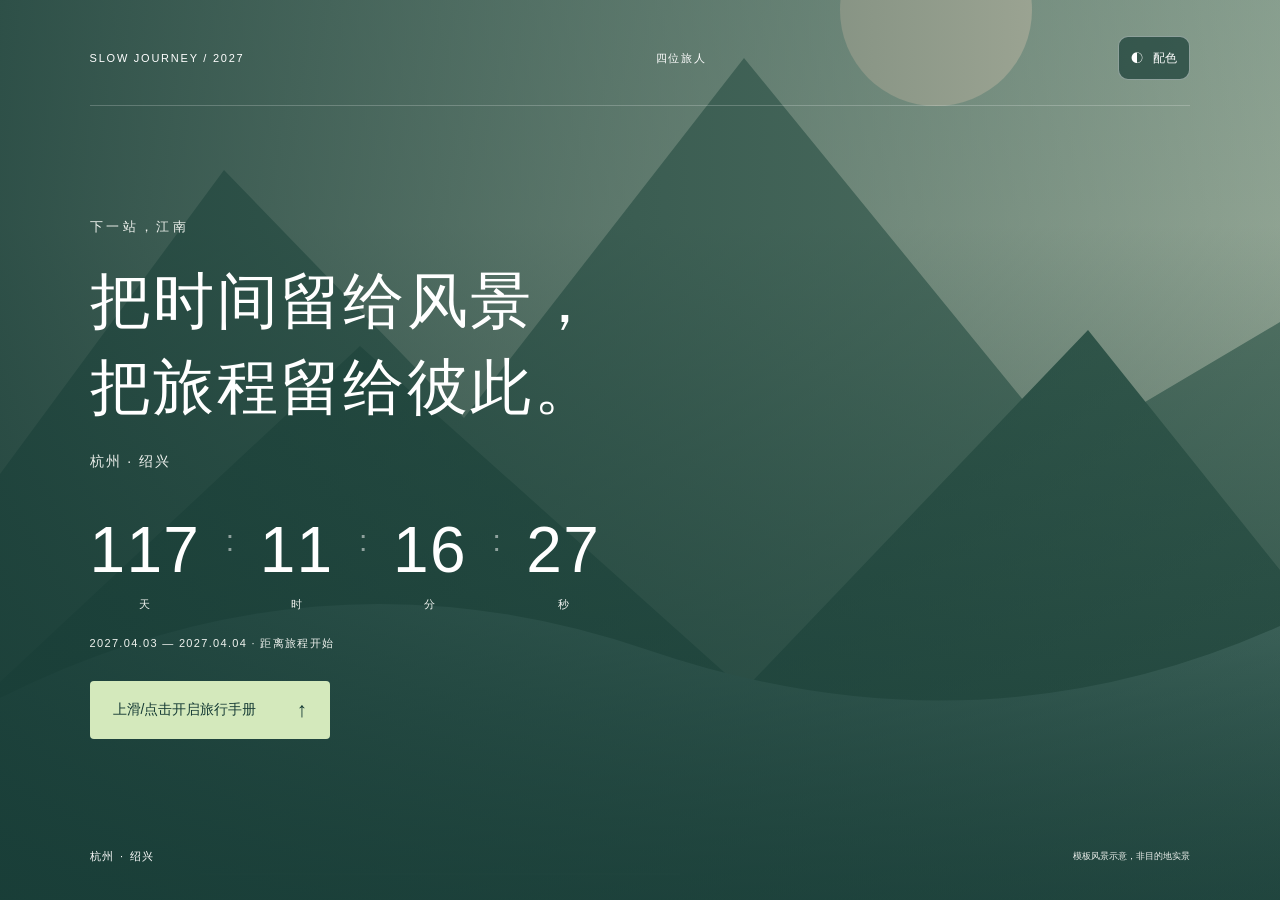
==== commit 071b6fe5: "feat: add eight travel themes with live preview switching" ====
--- a/docs/index.html
+++ b/docs/index.html
@@ -1,19 +1,21 @@
 <!doctype html>
-<html lang="zh-CN">
+<html lang="zh-CN" data-theme="green">
 <head>
   <meta charset="UTF-8">
   <meta name="viewport" content="width=device-width, initial-scale=1, viewport-fit=cover">
   <meta name="theme-color" content="#f6f8f4">
   <title>旅行手册</title>
   <link rel="stylesheet" href="style.css">
+  <link rel="stylesheet" href="themes.css">
   <script src="time.js" defer></script>
+  <script src="themes.js" defer></script>
   <script src="data.js" defer></script>
   <script src="app.js" defer></script>
 </head>
 <body>
 <a class="skip" href="#content">跳到行程内容</a>
   <section id="trip-cover" class="trip-cover" aria-labelledby="cover-title" hidden>
-    <div class="cover-top"><span>TRAVEL HANDBOOK</span><span>旅行手册</span></div>
+    <div class="cover-top"><span>TRAVEL HANDBOOK</span><span id="cover-travelers">旅行手册</span><button class="cover-theme-button" type="button" data-action="choose-theme" aria-haspopup="dialog" aria-controls="theme-dialog"><span aria-hidden="true">◐</span> 配色</button></div>
     <div class="cover-copy"><p class="cover-kicker">下一站，出发</p><h2 id="cover-title">把时间留给风景。</h2><p class="cover-route">旅行路线</p>
       <div class="cover-countdown" role="timer" aria-label="距离旅程开始"><div><strong data-cover-unit="days">00</strong><span>天</span></div><i>:</i><div><strong data-cover-unit="hours">00</strong><span>时</span></div><i>:</i><div><strong data-cover-unit="minutes">00</strong><span>分</span></div><i>:</i><div><strong data-cover-unit="seconds">00</strong><span>秒</span></div></div>
       <p class="cover-date">距离旅程开始</p><button id="enter-trip" class="cover-enter" type="button">上滑/点击开启旅行手册 <span aria-hidden="true">↑</span></button>
@@ -54,6 +56,7 @@
         <button class="role-shortcut" id="role-menu-button" aria-expanded="false" aria-controls="role-panel"><span>查看身份</span><strong id="role-button-label">全部</strong><span aria-hidden="true">⇄</span></button>
 
       </div>
+      <button class="theme-shortcut" type="button" data-action="choose-theme" aria-haspopup="dialog" aria-controls="theme-dialog"><span>旅行配色</span><strong id="theme-current">苔原绿</strong><span aria-hidden="true">◐</span></button>
       <button id="clock-button" class="clock-button" aria-haspopup="dialog"><span><strong id="clock">--:--</strong><small id="zone-label">目的地当地时间</small></span><span class="settings-label">时间与时区 ↗</span></button>
     </div>
 
@@ -66,6 +69,12 @@
     </div>
   </div>
   <p class="save-feedback" id="save-feedback" role="status" aria-live="polite" hidden></p>
+  <dialog id="theme-dialog" aria-labelledby="theme-title">
+    <div class="dialog-title"><h2 id="theme-title">旅行配色</h2><form method="dialog"><button class="icon-button" aria-label="关闭旅行配色">×</button></form></div>
+    <p class="theme-intro">给旅程换一种心情。点选即刻生效。</p>
+    <div class="theme-grid" role="group" aria-label="选择旅行配色"></div>
+    <p id="theme-feedback" class="muted" role="status" aria-live="polite">选择会记在这台设备上。</p>
+  </dialog>
   <dialog id="copy-location-dialog" aria-labelledby="copy-location-title">
     <div class="dialog-title"><h2 id="copy-location-title">复制地点</h2><form method="dialog"><button class="icon-button" aria-label="关闭复制地点">×</button></form></div>
     <p class="muted">未能自动复制，请长按下方文字选择复制；电脑可按 Ctrl/Cmd+C。</p>
--- a/docs/themes.css
+++ b/docs/themes.css
@@ -0,0 +1,309 @@
+/* Shared surfaces keep every page in the same palette; status colors retain meaning. */
+:root,
+:root[data-theme="green"] {
+  color-scheme: light;
+  --ink: #173c36;
+  --muted: #596c63;
+  --line: #dbe5db;
+  --paper: #f6f8f4;
+  --surface: #fffffd;
+  --surface-soft: #edf2e9;
+  --accent: #276f58;
+  --green: #d4e9bc;
+  --accent-soft: #e5eedf;
+  --strong: #173c36;
+  --on-strong: #f7faef;
+  --on-strong-muted: #c6d7cd;
+  --on-accent: #ffffff;
+  --cover-surface: #173c36;
+  --warning-surface: #fff4df;
+  --warning-ink: #79501d;
+  --warning-line: #e3cda5;
+  --success-surface: #e4f0e5;
+  --success-ink: #326341;
+  --danger-surface: #fbedeb;
+  --danger-ink: #9b4236;
+  --orange: var(--warning-ink);
+  --focus: var(--accent);
+  --shadow: #142c251c;
+  --backdrop: #10241e70;
+}
+:root[data-theme="pink"] {
+  --ink: #593a47; --muted: #735b66; --line: #eadbe1;
+  --paper: #fbf5f5; --surface: #fffcfc; --surface-soft: #f5e8ed;
+  --accent: #8e4e66; --green: #f0ccda; --accent-soft: #f2dfe7;
+  --strong: #563543; --on-strong: #fff7f8; --on-strong-muted: #e4cbd5;
+  --cover-surface: #563543;
+}
+:root[data-theme="purple"] {
+  --ink: #463654; --muted: #6b5d75; --line: #e2dce9;
+  --paper: #f7f5fb; --surface: #fefcff; --surface-soft: #eee8f4;
+  --accent: #76548c; --green: #dfcdef; --accent-soft: #e9ddf2;
+  --strong: #44324f; --on-strong: #fbf6ff; --on-strong-muted: #d8cadd;
+  --cover-surface: #44324f;
+}
+:root[data-theme="summer"] {
+  --ink: #244b52; --muted: #566b71; --line: #d6e5e6;
+  --paper: #f3f9f8; --surface: #fcfffd; --surface-soft: #e7f1f0;
+  --accent: #25727a; --green: #bde5df; --accent-soft: #d9eeea;
+  --strong: #214950; --on-strong: #f4fffb; --on-strong-muted: #bed8d8;
+  --cover-surface: #214950;
+}
+:root[data-theme="autumn"] {
+  --ink: #594335; --muted: #705d4e; --line: #e8ddce;
+  --paper: #faf6ef; --surface: #fffdfa; --surface-soft: #f3ebdf;
+  --accent: #895831; --green: #efd6ae; --accent-soft: #eee0cb;
+  --strong: #55402f; --on-strong: #fff8e9; --on-strong-muted: #dfceba;
+  --cover-surface: #55402f;
+}
+:root[data-theme="winter"] {
+  --ink: #344b63; --muted: #5b6979; --line: #dce3ec;
+  --paper: #f4f7fb; --surface: #fdfeff; --surface-soft: #eaf0f7;
+  --accent: #45668b; --green: #ccdfef; --accent-soft: #dfe9f4;
+  --strong: #30455f; --on-strong: #f4f8ff; --on-strong-muted: #ccd8e6;
+  --cover-surface: #30455f;
+}
+:root[data-theme="holiday"] {
+  --ink: #633e36; --muted: #755b52; --line: #eadbcf;
+  --paper: #fbf5ed; --surface: #fffcf7; --surface-soft: #f5e8dd;
+  --accent: #9b4939; --green: #efd7ad; --accent-soft: #f2dfd3;
+  --strong: #693b32; --on-strong: #fff7e7; --on-strong-muted: #e8cebe;
+  --cover-surface: #693b32;
+}
+:root[data-theme="dark"] {
+  color-scheme: dark;
+  --ink: #e1eaf0; --muted: #acbecb; --line: #364957;
+  --paper: #14222e; --surface: #1c2d3a; --surface-soft: #253a49;
+  --accent: #a6d3cc; --green: #b6d8cf; --accent-soft: #2c454d;
+  --strong: #304c5b; --on-strong: #eff7f8; --on-strong-muted: #c6d8df;
+  --on-accent: #152a30; --cover-surface: #142332;
+  --warning-surface: #3c3326; --warning-ink: #efd29c; --warning-line: #69573d;
+  --success-surface: #263f36; --success-ink: #b7ddbc;
+  --danger-surface: #482f31; --danger-ink: #f3b6ad;
+  --shadow: #0000003d; --backdrop: #07121bcc;
+}
+
+/* These rules also replace the original template's later, hard-coded colors. */
+:root[data-theme] { color: var(--ink); background: var(--paper); }
+:root[data-theme] body { background: var(--paper); }
+:root[data-theme] :is(.event-card, .day-notes, .side-card, .reference-card, .focus-item,
+  .spot-detail, .custom-todo, .daily-stay, .overview-day, .all-events, .task-group,
+  .floating-panel, .auth-card, .skip, .quiet-button, .task-official-link, dialog) {
+  background: var(--surface); border-color: var(--line); color: var(--ink);
+}
+:root[data-theme] :is(.source-only, .plan-toggle, .souvenir-card, .detail-pagination button,
+  .spot-link, .spot-facts, .spot-location, .stay-compact, .browse-notice,
+  .custom-todos form, .role-shortcut, .role-picker > div, .plan-buttons button, .secondary,
+  .tools-close, .icon-button, .map-zoom-tools button, .route span) {
+  background: var(--surface-soft); border-color: var(--line); color: var(--ink);
+}
+:root[data-theme] :is(input, select, textarea) {
+  color: var(--ink); background: var(--surface); border-color: var(--line); accent-color: var(--accent);
+}
+:root[data-theme] :is(input, textarea)::placeholder { color: var(--muted); opacity: 1; }
+:root[data-theme] :is(.event-card p, .note-body, .reminder p, .focus-item p,
+  .plan-toggle p, .source-only summary, .spot-lead, .spot-detail-body li,
+  .souvenir-card p, .overview-highlights > span, .overview-highlights time,
+  .overview-stay, .brand .brand-eyebrow, .desktop-brand > span, .tools-heading p,
+  .prep-intro .eyebrow, .prep-intro > p:last-child, .prep-countdown span,
+  .prep-list-heading h3 > span, .prep-sync, .todo-date > summary,
+  .todo-date > summary > small, .todo-date-footer button, .todo-form-actions > button:first-child) {
+  color: var(--muted);
+}
+:root[data-theme] .event-essential { color: var(--ink) !important; }
+:root[data-theme] :is(.spot-links, .reminder, .overview-stay, .spot-facts span + span,
+  .todo-form-actions, .prep-countdown, .clock-button, .settings-label, .empty-todos) { border-color: var(--line); }
+:root[data-theme] :is(.alternate-time, .spot-link small, .nav-icon) { color: var(--accent); }
+:root[data-theme] :is(.brand-mark, .journey-icon, .daily-stay > span, .now-card,
+  .flight-card, .return-now, .save-feedback, .role-picker button[aria-pressed=true],
+  .plan-buttons button[aria-pressed=true]) { background: var(--strong); color: var(--on-strong); }
+:root[data-theme] :is(.brand-mark, .journey-icon, .daily-stay > span, .return-now span,
+  .role-picker button[aria-pressed=true]) { color: var(--green); }
+:root[data-theme] :is(.primary, .spot-map-link) { background: var(--accent); color: var(--on-accent); }
+:root[data-theme] :is(.focus-actions a, .now-open) { background: var(--green); color: var(--cover-surface); }
+:root[data-theme] :is(.focus-actions button, .save-feedback button) {
+  background: color-mix(in srgb, var(--strong) 85%, white); color: var(--on-strong);
+}
+:root[data-theme] :is(.now-card .eyebrow, .next-line > span, .next-line > button,
+  .flight-route a, .flight-number strong, .flight-number i, .flight-countdown strong) { color: var(--green); }
+:root[data-theme] :is(.now-card p, .now-tag, .flight-card-top, .flight-card-top strong,
+  .flight-route span, .flight-route small, .flight-countdown span, .flight-countdown small) { color: var(--on-strong-muted); }
+:root[data-theme] :is(.now-card .focus-time, .next-line strong) { color: var(--on-strong); }
+:root[data-theme] :is(.now-card .next-line, .flight-countdown, .now-card .flight-card) {
+  border-color: color-mix(in srgb, var(--strong) 65%, var(--on-strong-muted));
+}
+:root[data-theme] .now-card .focus-caution { color: #f5d8a6; }
+:root[data-theme] :is(.now-card, .return-now, .save-feedback, .floating-panel, dialog) { box-shadow: 0 12px 40px var(--shadow); }
+:root[data-theme] .pill { color: var(--muted); background: var(--surface-soft); }
+:root[data-theme] :is(.pill.live, .auth-status.success) { color: var(--success-ink); background: var(--success-surface); }
+:root[data-theme] :is(.error, .auth-status.error) { color: var(--danger-ink); }
+:root[data-theme] :is(.focus-item > span, .route .selected, .spot-location-icon,
+  .overview-ticket, .ticket-disclosure) { background: var(--accent-soft); color: var(--accent); border-color: var(--line); }
+:root[data-theme] :is(.pill.pending, .overview-ticket.unpaid, .simulation-banner,
+  .prep-deadline, .day-reminders, .pending-transfer, .ticket-card,
+  .ticket-disclosure.needs-ticket, .spot-ticket-section .ticket-disclosure) {
+  background: var(--warning-surface); color: var(--warning-ink); border-color: var(--warning-line);
+}
+:root[data-theme] :is(.simulation-banner button, .prep-date strong, .prep-date span,
+  .prep-deadline p, .day-reminders h3 small, .day-reminders button,
+  .ticket-card .eyebrow, .ticket-card p, .ticket-price, .ticket-status span,
+  .ticket-card > small, .needs-ticket > .ticket-heading > strong) { color: var(--warning-ink); }
+:root[data-theme] :is(.day-reminders button + button, .ticket-status select) { border-color: var(--warning-line); }
+:root[data-theme] .ticket-status select { color: var(--ink); background: var(--surface); }
+:root[data-theme] :is(.hotel-card, .transfer-card) { background: var(--surface-soft); border-color: var(--line); }
+:root[data-theme] .pending-transfer { background: var(--warning-surface); border-color: var(--warning-line); }
+:root[data-theme] .pending-transfer :is(p, small) { color: var(--warning-ink); }
+
+/* Timeline and preparations. */
+:root[data-theme] .day-heading .day-count { color: var(--line); }
+:root[data-theme] .event::before { background: var(--line); }
+:root[data-theme] .event::after { background: var(--paper); border-color: var(--muted); }
+:root[data-theme] .event.past::after { background: var(--surface-soft); border-color: var(--muted); }
+:root[data-theme] .event.past .event-time { color: var(--muted); }
+:root[data-theme] .event.current .event-card { background: var(--surface); border-color: var(--accent); box-shadow: 0 0 0 2px var(--accent-soft); }
+:root[data-theme] .event.current::after { background: var(--accent); border-color: var(--accent); box-shadow: 0 0 0 4px var(--accent-soft); }
+:root[data-theme] .prep-overview.prep-heading { background: var(--accent-soft); border-color: var(--line); }
+:root[data-theme] .preparation-page .prep-completion { border-color: var(--line); }
+:root[data-theme] :is(.prep-completion progress, .preparation-page .prep-completion progress) { background: var(--line); }
+:root[data-theme] .prep-completion progress::-webkit-progress-bar { background: var(--line); }
+:root[data-theme] .prep-completion progress::-webkit-progress-value { background: var(--accent); }
+:root[data-theme] .prep-completion progress::-moz-progress-bar { background: var(--accent); }
+:root[data-theme] .preparation-page .prep-completion progress::-webkit-progress-bar { background: var(--line); }
+:root[data-theme] .prep-progress i { background: linear-gradient(90deg, var(--green) var(--progress), var(--strong) var(--progress)); }
+:root[data-theme] .preparation-page #prep-add { border-color: var(--line); }
+:root[data-theme] .preparation-page #prep-add[open],
+:root[data-theme] .preparation-page #prep-add form { background: var(--surface); }
+:root[data-theme] .preparation-page #prep-add :is(input, textarea) { background: var(--paper); border-color: var(--line); color: var(--ink); }
+:root[data-theme] .preparation-page #prep-add :is(input, textarea)::placeholder { color: var(--muted); }
+:root[data-theme] .preparation-page #prep-add :is(summary > small, form label small) { color: var(--muted); }
+:root[data-theme] .preparation-page .task-list { background: var(--surface); border-color: var(--line); }
+:root[data-theme] .preparation-page .task-card { border-color: var(--line); }
+:root[data-theme] .preparation-page .task-timed:not(.done) { background: var(--surface-soft); }
+:root[data-theme] .preparation-page .task-summary { color: var(--muted); }
+:root[data-theme] .preparation-page .task-date { color: var(--accent); background: var(--accent-soft); }
+:root[data-theme] .preparation-page .custom-todo button { color: var(--muted); }
+:root[data-theme] .preparation-page .custom-todo [data-edit-todo] { color: var(--accent); }
+:root[data-theme] .task-card .check-row input { background: var(--surface); border-color: var(--muted); }
+:root[data-theme] .task-card .check-row input:checked { background: var(--accent); border-color: var(--accent); box-shadow: inset 0 0 0 5px var(--surface); }
+:root[data-theme] .preparation-page .task-card input[type=checkbox] { box-shadow: none; }
+:root[data-theme] .prep-reference :is(.task-group, .source-only) { background: transparent; }
+
+/* Dates, menus, dialogs and geographic overview. */
+:root[data-theme] .sticky-nav { background: color-mix(in srgb, var(--paper) 96%, transparent); border-color: var(--line); }
+:root[data-theme] .sticky-nav .dates { scrollbar-color: var(--line) transparent; }
+:root[data-theme] .dates::-webkit-scrollbar-thumb { background: var(--line); }
+:root[data-theme] .dates .date-button,
+:root[data-theme] .dates .date-button strong { color: var(--muted); }
+:root[data-theme] .dates .date-button.active { color: var(--accent); }
+:root[data-theme] .dates .date-button.active strong { color: var(--ink); }
+:root[data-theme] .dates .date-button.active::before,
+:root[data-theme] .dates .date-button.today::after { background: var(--accent); }
+:root[data-theme] .floating-tools .floating-panel { border-color: var(--line); }
+:root[data-theme] .floating-tools .navigation-panel .tabs button { background: var(--surface-soft); color: var(--muted); }
+:root[data-theme] .floating-tools .navigation-panel .tabs button[aria-selected=true] { background: var(--accent-soft); color: var(--accent); box-shadow: inset 0 0 0 1px var(--line); }
+:root[data-theme] .navigation-panel .tabs button[aria-selected=true] .nav-icon { color: var(--accent); }
+:root[data-theme] .floating-actions { background: color-mix(in srgb, var(--surface) 95%, transparent); border-color: var(--line); box-shadow: 0 6px 28px var(--shadow); }
+:root[data-theme] .floating-actions .dock-action { color: var(--muted); }
+:root[data-theme] .floating-actions #dock-now { background: var(--strong); color: var(--on-strong); }
+:root[data-theme] .floating-actions #navigation-menu-button[aria-current=page],
+:root[data-theme] .floating-actions #navigation-menu-button[aria-expanded=true] { background: var(--accent-soft); color: var(--accent); }
+:root[data-theme] .role-shortcut[aria-expanded=true] { box-shadow: 0 0 0 3px var(--accent-soft); }
+:root[data-theme] dialog::backdrop,
+:root[data-theme] .tools-backdrop { background: var(--backdrop); }
+:root[data-theme] .icon-button { width: 44px; height: 44px; flex: none; }
+:root[data-theme] :is(.overview-route, .overview-stops button) { background: var(--surface-soft); border-color: var(--line); color: var(--ink); }
+:root[data-theme] :is(.overview-route-heading, .overview-flights b) { color: var(--ink); }
+:root[data-theme] :is(.overview-route-heading p, .overview-stops small, .overview-route-note,
+  .overview-flights, .overview-map-source, .overview-day-title b) { color: var(--muted); }
+:root[data-theme] .overview-flights { border-color: var(--line); }
+:root[data-theme] .overview-stops b { background: var(--accent); color: var(--on-accent); }
+:root[data-theme] :is(.overview-map-open, .map-zoom-viewport, .spot-hero) { background: var(--surface-soft); }
+:root[data-theme] :is(.overview-map-open > span, .spot-hero figcaption) { background: var(--strong); color: var(--on-strong); }
+:root[data-theme] .overview-day.is-today { box-shadow: 0 0 0 2px var(--accent-soft); }
+:root[data-theme] :is(button, a, input, select, textarea, summary):focus-visible { outline-color: var(--focus); }
+
+/* Photo colors stay intact; only their existing cover overlay follows the theme. */
+:root[data-theme] .trip-cover {
+  background: linear-gradient(90deg, color-mix(in srgb, var(--cover-surface) 86%, transparent), color-mix(in srgb, var(--cover-surface) 30%, transparent)),
+    linear-gradient(0deg, color-mix(in srgb, var(--cover-surface) 75%, transparent), transparent 75%),
+    var(--cover-image, url('assets/cover.svg')) left center / cover no-repeat;
+  color: #ffffff;
+}
+:root[data-theme] :is(.cover-kicker, .cover-route, .cover-countdown span, .cover-date, .cover-bottom small) { color: #f0f3ef; }
+:root[data-theme] .cover-enter { background: var(--green); color: var(--cover-surface); }
+:root[data-theme] .prep-hero {
+  background: linear-gradient(90deg, color-mix(in srgb, var(--cover-surface) 96%, transparent) 5%, color-mix(in srgb, var(--cover-surface) 82%, transparent) 43%, color-mix(in srgb, var(--cover-surface) 45%, transparent)),
+    var(--cover-image, url('assets/cover.svg')) center 48% / cover;
+}
+:root[data-theme] :is(.prep-hero .eyebrow, .prep-progress strong) { color: var(--green); }
+:root[data-theme] :is(.prep-hero p, .prep-progress small, .prep-progress strong span, .prep-departure span) { color: var(--on-strong-muted); }
+
+/* Theme picker: deliberate palettes, immediate preview, one saved preference. */
+.theme-shortcut, .cover-theme-button {
+  display: flex; align-items: center; justify-content: space-between; gap: 10px;
+  min-height: 44px; padding: 9px 12px; color: var(--ink); background: var(--surface-soft);
+  border: 1px solid var(--line); border-radius: 10px; font-size: 13px;
+}
+.theme-shortcut { width: 100%; text-align: left; }
+.theme-shortcut strong { margin-left: auto; color: var(--accent); font-size: 12px; font-weight: 600; }
+.cover-theme-button {
+  flex-shrink: 0; color: white; background: color-mix(in srgb, var(--cover-surface) 70%, transparent);
+  border-color: #ffffff70; font-size: 12px; letter-spacing: .02em;
+}
+.theme-shortcut svg, .cover-theme-button svg { flex: none; }
+#theme-dialog { max-width: 620px; }
+#theme-dialog .dialog-title form { margin: 0; }
+.theme-intro { font-size: 13px; line-height: 1.7; color: var(--muted); margin: 0 0 20px; }
+.theme-grid { display: grid; grid-template-columns: repeat(2, minmax(0, 1fr)); gap: 12px; }
+.theme-option {
+  position: relative; min-width: 0; min-height: 114px; padding: 13px;
+  border: 1px solid var(--line); border-radius: 13px; background: var(--surface);
+  color: var(--ink); text-align: left; transition: border-color .15s, box-shadow .15s;
+}
+.theme-option strong { display: block; font-size: 14px; line-height: 1.5; }
+.theme-option small { display: block; margin-top: 3px; font-size: 11px; line-height: 1.6; color: var(--muted); }
+.theme-option[aria-pressed=true] { border-color: var(--accent); box-shadow: 0 0 0 1px var(--accent); background: var(--surface-soft); }
+.theme-option[aria-pressed=true]::after { content: '✓'; position: absolute; right: 12px; top: 12px; color: var(--accent); font-weight: 700; }
+.theme-swatches { display: flex; width: 76px; height: 23px; margin: 0 0 11px; border: 1px solid #00000012; border-radius: 7px; overflow: hidden; }
+.theme-swatches i { width: 33.333%; background: var(--swatch-paper); }
+.theme-swatches i:nth-child(2) { background: var(--swatch-accent); }
+.theme-swatches i:nth-child(3) { background: var(--swatch-ink); }
+.theme-option[data-theme-option="green"] { --swatch-paper: #f6f8f4; --swatch-accent: #9dbb83; --swatch-ink: #173c36; }
+.theme-option[data-theme-option="pink"] { --swatch-paper: #fbf5f5; --swatch-accent: #dba2b7; --swatch-ink: #593a47; }
+.theme-option[data-theme-option="purple"] { --swatch-paper: #f7f5fb; --swatch-accent: #b69dce; --swatch-ink: #463654; }
+.theme-option[data-theme-option="summer"] { --swatch-paper: #f3f9f8; --swatch-accent: #86c6c0; --swatch-ink: #244b52; }
+.theme-option[data-theme-option="autumn"] { --swatch-paper: #faf6ef; --swatch-accent: #d1aa76; --swatch-ink: #594335; }
+.theme-option[data-theme-option="winter"] { --swatch-paper: #f4f7fb; --swatch-accent: #a5c0dc; --swatch-ink: #344b63; }
+.theme-option[data-theme-option="holiday"] { --swatch-paper: #fbf5ed; --swatch-accent: #c57d65; --swatch-ink: #633e36; }
+.theme-option[data-theme-option="dark"] { --swatch-paper: #14222e; --swatch-accent: #a6d3cc; --swatch-ink: #304c5b; }
+
+@media (min-width: 1100px) {
+  :root[data-theme] .floating-tools { background: var(--surface); }
+  :root[data-theme] .floating-tools .navigation-panel,
+  :root[data-theme] .floating-tools .navigation-panel .tabs button { background: transparent; box-shadow: none; }
+  :root[data-theme] .floating-tools .navigation-panel .tabs button[aria-selected=true] { background: var(--accent-soft); }
+  :root[data-theme] .floating-actions { background: transparent; box-shadow: none; }
+  .menu-settings .theme-shortcut { padding-inline: 8px; }
+}
+@media (hover: hover) {
+  :root[data-theme] :is(.dates .date-button:hover, .overview-day-open:hover, .overview-stops button:hover,
+    .spot-link:hover, .tools-close:hover, .theme-shortcut:hover, .plan-buttons button:hover),
+  :root[data-theme] .floating-tools .navigation-panel .tabs button:hover,
+  :root[data-theme] .preparation-page #prep-add > summary:hover,
+  :root[data-theme] .preparation-page .task-card:has(input:focus-visible) { background: var(--accent-soft); color: var(--ink); }
+  :root[data-theme] :is(.spot-link:hover, .theme-option:hover) { border-color: var(--accent); }
+  :root[data-theme] :is(.spot-map-link:hover, .todo-form-actions .primary:hover) { background: var(--accent); filter: brightness(.93); }
+  :root[data-theme] .cover-enter:hover { background: var(--green); filter: brightness(1.08); }
+  :root[data-theme] .preparation-page .custom-todo button:hover { background: var(--danger-surface); color: var(--danger-ink); }
+  :root[data-theme] .preparation-page .custom-todo [data-edit-todo]:hover { background: var(--accent-soft); color: var(--accent); }
+}
+:root[data-theme] .dates .date-button:active { background: var(--accent-soft); }
+@media (max-width: 360px) {
+  #theme-dialog { padding: 18px; }
+  .theme-grid { gap: 9px; }
+  .theme-option { padding: 11px; }
+  .cover-theme-button { padding-inline: 10px; }
+}
+@media (prefers-reduced-motion: reduce) {
+  .theme-option { transition: none; }
+}
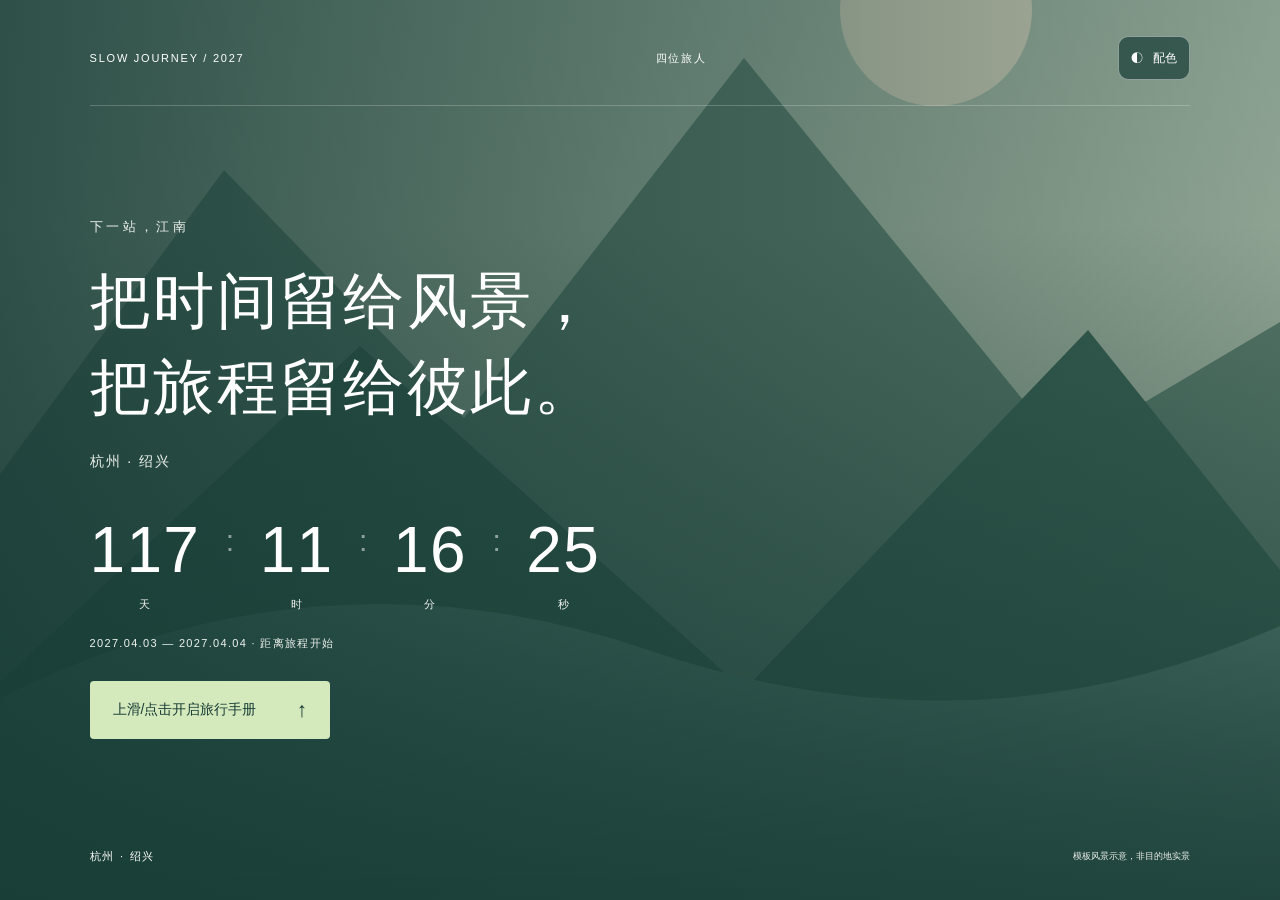
==== commit 753fcc63: "fix: keep theme dialog controls visible while scrolling" ====
--- a/docs/index.html
+++ b/docs/index.html
@@ -72,8 +72,11 @@
   <dialog id="theme-dialog" aria-labelledby="theme-title">
     <div class="dialog-title"><h2 id="theme-title">旅行配色</h2><form method="dialog"><button class="icon-button" aria-label="关闭旅行配色">×</button></form></div>
     <p class="theme-intro">给旅程换一种心情。点选即刻生效。</p>
-    <div class="theme-grid" role="group" aria-label="选择旅行配色"></div>
-    <p id="theme-feedback" class="muted" role="status" aria-live="polite">选择会记在这台设备上。</p>
+    <div class="theme-options"><div class="theme-grid" role="group" aria-label="选择旅行配色"></div></div>
+    <div class="theme-dialog-footer">
+      <p id="theme-feedback" class="muted" role="status" aria-live="polite">选择会记在这台设备上。</p>
+      <form method="dialog"><button class="primary" type="submit">确定</button></form>
+    </div>
   </dialog>
   <dialog id="copy-location-dialog" aria-labelledby="copy-location-title">
     <div class="dialog-title"><h2 id="copy-location-title">复制地点</h2><form method="dialog"><button class="icon-button" aria-label="关闭复制地点">×</button></form></div>
--- a/docs/themes.css
+++ b/docs/themes.css
@@ -246,15 +246,26 @@
 }
 .theme-shortcut { width: 100%; text-align: left; }
 .theme-shortcut strong { margin-left: auto; color: var(--accent); font-size: 12px; font-weight: 600; }
+.floating-tools .menu-settings .role-shortcut {
+  min-height: 44px; padding: 9px 12px; gap: 10px;
+  border: 1px solid var(--line); border-radius: 10px;
+}
 .cover-theme-button {
   flex-shrink: 0; color: white; background: color-mix(in srgb, var(--cover-surface) 70%, transparent);
   border-color: #ffffff70; font-size: 12px; letter-spacing: .02em;
 }
 .theme-shortcut svg, .cover-theme-button svg { flex: none; }
-#theme-dialog { max-width: 620px; }
-#theme-dialog .dialog-title form { margin: 0; }
+#theme-dialog { max-width: 620px; max-height: calc(100dvh - 32px); overflow: hidden; }
+#theme-dialog[open] { display: flex; flex-direction: column; }
+html:has(#theme-dialog[open]) { overflow: hidden; }
+#theme-dialog .dialog-title, .theme-intro, .theme-dialog-footer { flex: none; }
+#theme-dialog form { margin: 0; }
 .theme-intro { font-size: 13px; line-height: 1.7; color: var(--muted); margin: 0 0 20px; }
+.theme-options { min-height: 0; overflow-y: auto; overscroll-behavior: contain; padding: 2px; margin: -2px; }
 .theme-grid { display: grid; grid-template-columns: repeat(2, minmax(0, 1fr)); gap: 12px; }
+.theme-dialog-footer { padding-top: 20px; }
+#theme-feedback { margin: 0 0 14px; font-size: 12px; }
+.theme-dialog-footer button { width: 100%; min-height: 44px; border-radius: 10px; font-weight: 600; }
 .theme-option {
   position: relative; min-width: 0; min-height: 114px; padding: 13px;
   border: 1px solid var(--line); border-radius: 13px; background: var(--surface);
@@ -264,6 +275,7 @@
 .theme-option small { display: block; margin-top: 3px; font-size: 11px; line-height: 1.6; color: var(--muted); }
 .theme-option[aria-pressed=true] { border-color: var(--accent); box-shadow: 0 0 0 1px var(--accent); background: var(--surface-soft); }
 .theme-option[aria-pressed=true]::after { content: '✓'; position: absolute; right: 12px; top: 12px; color: var(--accent); font-weight: 700; }
+.theme-option:focus-visible { outline-offset: -4px; }
 .theme-swatches { display: flex; width: 76px; height: 23px; margin: 0 0 11px; border: 1px solid #00000012; border-radius: 7px; overflow: hidden; }
 .theme-swatches i { width: 33.333%; background: var(--swatch-paper); }
 .theme-swatches i:nth-child(2) { background: var(--swatch-accent); }
@@ -283,7 +295,7 @@
   :root[data-theme] .floating-tools .navigation-panel .tabs button { background: transparent; box-shadow: none; }
   :root[data-theme] .floating-tools .navigation-panel .tabs button[aria-selected=true] { background: var(--accent-soft); }
   :root[data-theme] .floating-actions { background: transparent; box-shadow: none; }
-  .menu-settings .theme-shortcut { padding-inline: 8px; }
+  .menu-settings .theme-shortcut, .floating-tools .menu-settings .role-shortcut { padding-inline: 8px; }
 }
 @media (hover: hover) {
   :root[data-theme] :is(.dates .date-button:hover, .overview-day-open:hover, .overview-stops button:hover,
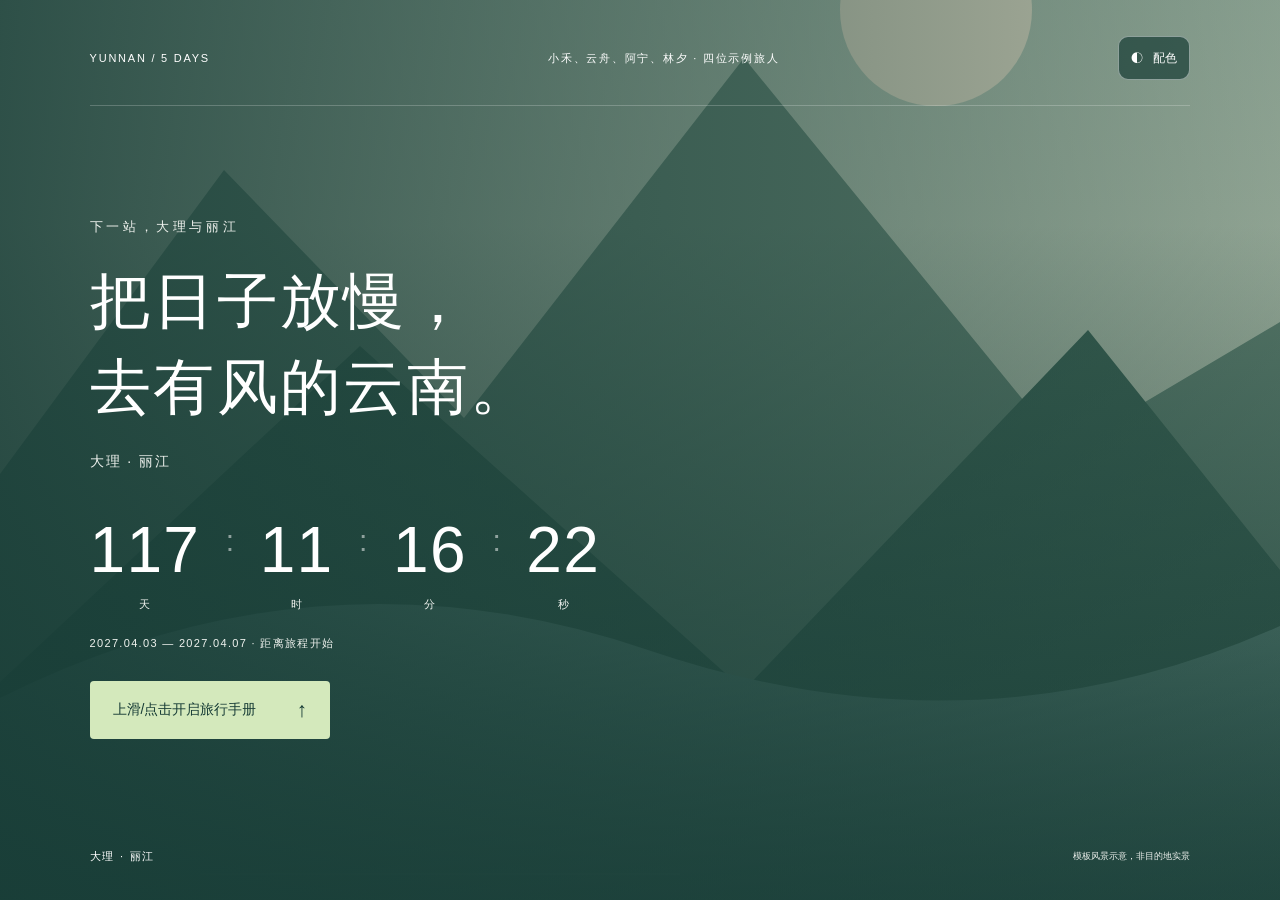
==== commit 55755bd1: "feat: support traveler-specific flight train and drive arrivals" ====
--- a/docs/index.html
+++ b/docs/index.html
@@ -46,7 +46,7 @@
         <button role="tab" data-tab="prepare" aria-selected="true"><svg class="nav-icon" viewBox="0 0 24 24" fill="none" stroke="currentColor" stroke-width="1.5" stroke-linecap="round" stroke-linejoin="round" aria-hidden="true"><rect x="6" y="5" width="12" height="16" rx="2"/><path d="M9 5V3h6v2M9 10h6M9 14h4"/></svg>出发准备</button>
         <button role="tab" data-tab="timeline" aria-selected="false"><svg class="nav-icon" viewBox="0 0 24 24" fill="none" stroke="currentColor" stroke-width="1.5" stroke-linecap="round" stroke-linejoin="round" aria-hidden="true"><rect x="3" y="5" width="18" height="16" rx="2"/><path d="M7 3v4M17 3v4M3 11h18M8 15h2M14 15h2"/></svg>每日行程</button>
         <button role="tab" data-tab="overview" aria-selected="false"><svg class="nav-icon" viewBox="0 0 24 24" fill="none" stroke="currentColor" stroke-width="1.5" stroke-linecap="round" stroke-linejoin="round" aria-hidden="true"><path d="m3 6 6-3 6 3 6-3v15l-6 3-6-3-6 3V6ZM9 3v15M15 6v15"/></svg>行程总览</button>
-        <button role="tab" data-tab="bookings" aria-selected="false"><svg class="nav-icon" viewBox="0 0 24 24" fill="none" stroke="currentColor" stroke-width="1.5" stroke-linecap="round" stroke-linejoin="round" aria-hidden="true"><path d="m21 3-6 18-4-8-8-4L21 3ZM11 13l5-5"/></svg>航班酒店</button>
+        <button role="tab" data-tab="bookings" aria-selected="false"><svg class="nav-icon" viewBox="0 0 24 24" fill="none" stroke="currentColor" stroke-width="1.5" stroke-linecap="round" stroke-linejoin="round" aria-hidden="true"><path d="m21 3-6 18-4-8-8-4L21 3ZM11 13l5-5"/></svg>交通住宿</button>
         <button role="tab" data-tab="transport" aria-selected="false"><svg class="nav-icon" viewBox="0 0 24 24" fill="none" stroke="currentColor" stroke-width="1.5" stroke-linecap="round" stroke-linejoin="round" aria-hidden="true"><rect x="5" y="3" width="14" height="16" rx="3"/><path d="M5 12h14M8 19v2M16 19v2M8 16h1M15 16h1"/></svg>交通接送</button>
         <button role="tab" data-tab="packing" aria-selected="false"><svg class="nav-icon" viewBox="0 0 24 24" fill="none" stroke="currentColor" stroke-width="1.5" stroke-linecap="round" stroke-linejoin="round" aria-hidden="true"><rect x="5" y="6" width="14" height="15" rx="2"/><path d="M9 6V3h6v3M9 10v7M15 10v7"/></svg>随身准备</button>
         <button role="tab" data-tab="budget" aria-selected="false"><svg class="nav-icon" viewBox="0 0 24 24" fill="none" stroke="currentColor" stroke-width="1.5" stroke-linecap="round" stroke-linejoin="round" aria-hidden="true"><rect x="3" y="5" width="18" height="15" rx="2"/><path d="M3 9h18M16 13h5v4h-5v-4Z"/></svg>费用预算</button>
--- a/docs/style.css
+++ b/docs/style.css
@@ -482,3 +482,53 @@
   .cover-countdown>i{width:calc(.3em + 32px);min-width:.3em;flex-shrink:1;text-align:center}
 }
 @media(max-width:360px){.cover-countdown>i{width:calc(.3em + 24px)}}
+
+/* Train seats and self-drive details share the light ticket surface. */
+.ground-card{margin:16px 0 4px;padding:20px;border:1px solid var(--line);border-radius:15px;background:var(--surface,#fff);color:var(--ink);overflow-wrap:anywhere}
+.ground-card-top{display:flex;justify-content:space-between;align-items:baseline;flex-wrap:wrap;gap:8px 16px;margin-bottom:20px;font-size:13px}
+.ground-card-top>span,.train-stop>span,.train-stop small,.train-duration,.train-seating,.train-gate>span,.ground-status{color:var(--muted)}
+.train-card{container-type:inline-size}
+.train-route{display:grid;grid-template-columns:minmax(0,1fr) minmax(60px,.7fr) minmax(0,1fr);gap:12px;align-items:start}
+.train-stop:last-child{text-align:right}
+.train-stop>span,.train-stop>strong,.train-stop>b,.train-stop>small{display:block}
+.train-stop>strong{font:700 clamp(16px,11cqi,34px)/1.2 ui-monospace,SFMono-Regular,monospace;white-space:nowrap;margin:7px 0 8px;color:var(--ink);letter-spacing:-.04em}
+.train-stop>b{font-size:17px;line-height:1.5}
+.train-stop>small{font-size:12px;margin-top:6px}
+.train-stop>a{display:inline-block;font-size:12px;color:var(--accent);margin-top:7px}
+.train-duration{text-align:center;padding-top:29px}
+.train-duration>span{display:block;font-size:30px;line-height:1}
+.train-duration>small{display:block;font-size:13px;margin-top:5px;line-height:1.4}
+.train-seating{display:flex;flex-wrap:wrap;gap:12px 22px;margin:20px 0 15px;font-size:16px}
+.train-seating b,.train-seats,.train-gate>strong{color:var(--ink)}
+.train-seats{display:flex;flex-wrap:wrap;list-style:none;margin:0 0 18px;padding:7px;background:var(--surface-soft,#f5f7f7);border-radius:12px}
+.train-seats>li{display:flex;align-items:baseline;justify-content:center;gap:8px;flex:1 1 110px;padding:8px;line-height:1.5;font-size:14px}
+.train-seats>li+li{border-left:1px solid var(--line)}
+.train-gate{display:flex;align-items:baseline;flex-wrap:wrap;gap:12px 22px;border-top:1px solid var(--line);padding-top:15px;font-size:17px}
+.ground-card .ground-note,.ground-card .drive-pickup{font-size:14px;line-height:1.7;color:var(--muted);margin:12px 0}
+.ground-status{display:block;font-size:12px;line-height:1.6;margin-top:12px}
+.drive-route{display:grid;grid-template-columns:minmax(0,1fr) 36px minmax(0,1fr);align-items:start;gap:12px;font-size:22px;line-height:1.45}
+.drive-route>span{text-align:center;color:var(--muted);font-weight:400}
+.drive-route>strong:last-child{text-align:right}
+.drive-timing{display:flex;justify-content:space-between;flex-wrap:wrap;gap:12px;border-top:1px solid var(--line);border-bottom:1px solid var(--line);padding:17px 0;margin-top:18px;font-size:17px;line-height:1.5}
+.drive-timing>strong{font-weight:500}
+.drive-card .location-actions{margin-top:8px}
+@media(max-width:720px){
+  .ground-card{padding:15px 12px}
+  .ground-card-top{font-size:12px;margin-bottom:16px}
+  .train-route{gap:6px;grid-template-columns:minmax(0,1fr) 64px minmax(0,1fr)}
+  .train-stop>b{font-size:14px}
+  .train-stop>span{font-size:13px}
+  .train-duration{padding-top:25px}
+  .train-duration>small{font-size:11px}
+  .train-seating,.train-gate{font-size:14px;gap:8px 16px}
+  .train-seats>li{flex-basis:85px;padding:6px 4px;font-size:13px}
+  .drive-route{font-size:17px;grid-template-columns:minmax(0,1fr) 24px minmax(0,1fr);gap:8px}
+  .drive-timing{font-size:15px}
+}
+@media(max-width:360px){
+  .ground-card{padding:13px 10px}
+  .train-route{grid-template-columns:minmax(0,1fr) 40px minmax(0,1fr);gap:3px}
+  .train-stop>b{font-size:13px}
+  .train-seats>li{flex-basis:100%;justify-content:flex-start}
+  .train-seats>li+li{border-left:0;border-top:1px solid var(--line)}
+}
--- a/docs/themes.css
+++ b/docs/themes.css
@@ -97,6 +97,8 @@
   .tools-close, .icon-button, .map-zoom-tools button, .route span) {
   background: var(--surface-soft); border-color: var(--line); color: var(--ink);
 }
+:root[data-theme] .plan-buttons button:not([aria-pressed=true]) { background: #fff; }
+:root[data-theme="dark"] .plan-buttons button:not([aria-pressed=true]) { background: var(--surface); }
 :root[data-theme] :is(input, select, textarea) {
   color: var(--ink); background: var(--surface); border-color: var(--line); accent-color: var(--accent);
 }
@@ -299,7 +301,7 @@
 }
 @media (hover: hover) {
   :root[data-theme] :is(.dates .date-button:hover, .overview-day-open:hover, .overview-stops button:hover,
-    .spot-link:hover, .tools-close:hover, .theme-shortcut:hover, .plan-buttons button:hover),
+    .spot-link:hover, .tools-close:hover, .theme-shortcut:hover),
   :root[data-theme] .floating-tools .navigation-panel .tabs button:hover,
   :root[data-theme] .preparation-page #prep-add > summary:hover,
   :root[data-theme] .preparation-page .task-card:has(input:focus-visible) { background: var(--accent-soft); color: var(--ink); }
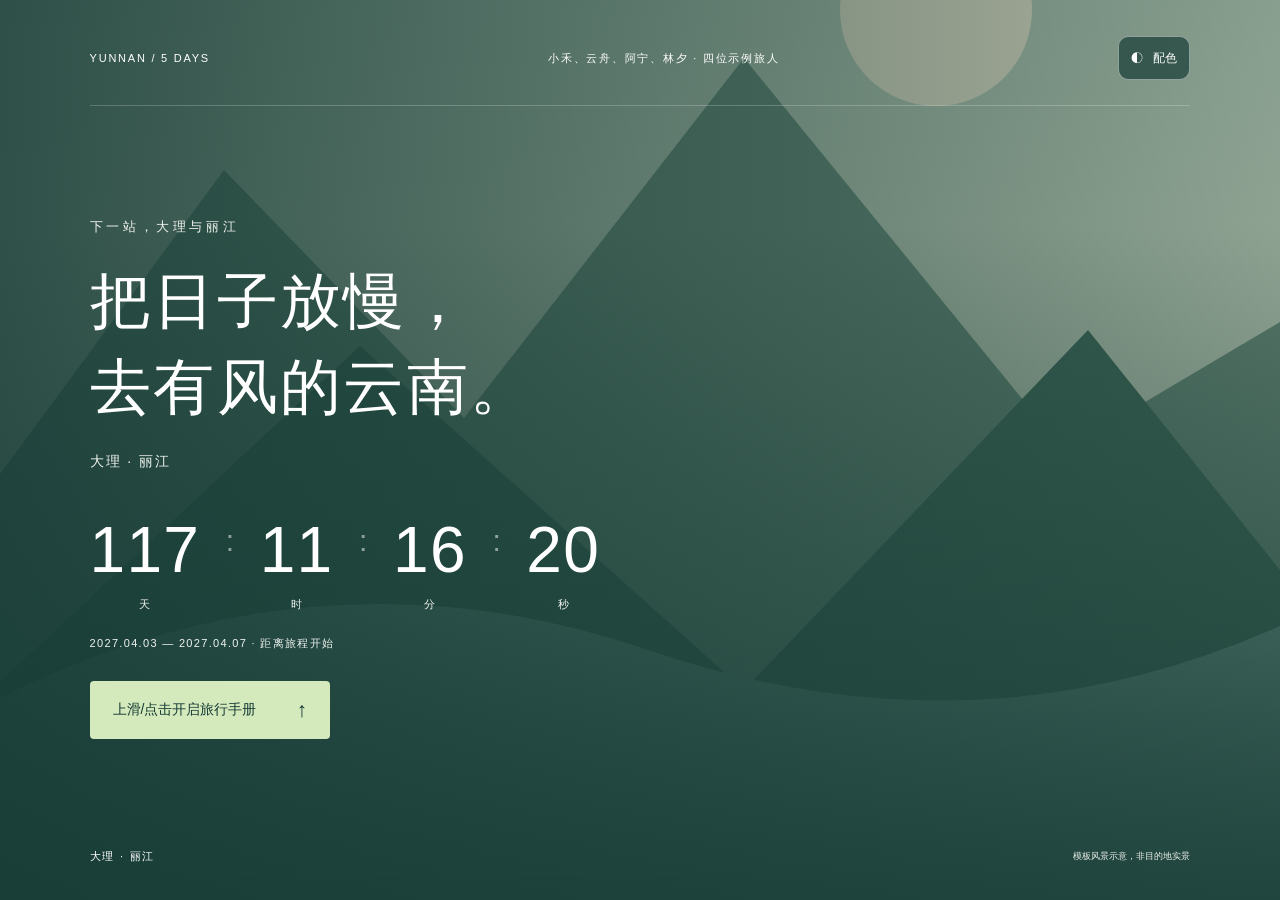
==== commit b816199d: "小红书小工具的兼容改造" ====
--- a/docs/index.html
+++ b/docs/index.html
@@ -10,6 +10,7 @@
   <script src="time.js" defer></script>
   <script src="themes.js" defer></script>
   <script src="data.js" defer></script>
+  <script src="platform.js" defer></script>
   <script src="app.js" defer></script>
 </head>
 <body>
@@ -28,7 +29,7 @@
     <div id="simulation-banner" class="simulation-banner" hidden></div>
   </div>
   <main id="content" tabindex="-1"><div class="workspace"><section id="panel" role="tabpanel" aria-label="出发准备"></section><aside id="sidebar"></aside></div></main>
-  <footer><span id="source-note"></span><a id="source-document-link" class="footer-link" target="_blank" rel="noopener" hidden>打开原攻略 ↗</a><span data-sync-status role="status" aria-live="polite">待办与门票状态仅保存到本机</span><span id="offline-status">正在检查离线缓存</span></footer>
+  <footer><span id="source-note"></span><span id="source-document-link" hidden></span><span data-sync-status role="status" aria-live="polite">待办与门票状态仅保存到本机</span><span id="offline-status">正在检查离线缓存</span></footer>
   <div id="tools-backdrop" class="tools-backdrop" data-action="close-tools" hidden></div>
   <div class="floating-tools" aria-label="旅行工具">
         <section class="floating-panel role-panel" id="role-panel" aria-labelledby="role-panel-title" hidden>
@@ -79,9 +80,9 @@
     </div>
   </dialog>
   <dialog id="copy-location-dialog" aria-labelledby="copy-location-title">
-    <div class="dialog-title"><h2 id="copy-location-title">复制地点</h2><form method="dialog"><button class="icon-button" aria-label="关闭复制地点">×</button></form></div>
-    <p class="muted">未能自动复制，请长按下方文字选择复制；电脑可按 Ctrl/Cmd+C。</p>
-    <label for="copy-location-value">地点与已有地址</label>
+    <div class="dialog-title"><h2 id="copy-location-title">复制文本</h2><form method="dialog"><button class="icon-button" aria-label="关闭复制文本">×</button></form></div>
+    <p class="muted">选中下方文字后复制；电脑可按 Ctrl/Cmd+C。</p>
+    <label for="copy-location-value">地点或参考资料</label>
     <textarea id="copy-location-value" rows="3" readonly></textarea>
   </dialog>
   <dialog id="route-map-dialog" aria-labelledby="route-map-title">
--- a/docs/style.css
+++ b/docs/style.css
@@ -1,534 +1,432 @@
-:root{--ink:#102d3d;--muted:#62727b;--line:#dfe6e9;--paper:#f4f7f8;--green:#bcf4c7;--accent:#096e68;--orange:#b45e16;--radius:18px;font-family:-apple-system,BlinkMacSystemFont,"Segoe UI","PingFang SC","Microsoft YaHei",sans-serif;color:var(--ink);background:var(--paper);font-size:16px;font-synthesis:none}*{box-sizing:border-box}html,body{overflow-x:clip}body{margin:0}button,input,select,textarea{font:inherit}button,a,input,select{touch-action:manipulation}button{cursor:pointer}button{border:0}a{color:var(--accent);text-underline-offset:4px}button:focus-visible,a:focus-visible,input:focus-visible,select:focus-visible,textarea:focus-visible{outline:3px solid #168bcb;outline-offset:4px}button:disabled{cursor:default}p{line-height:1.7}h1,h2,h3,p{margin-top:0}h1{font-size:20px;margin-bottom:5px;letter-spacing:.03em}h2{font-size:26px;line-height:1.35;letter-spacing:-.03em}h3{font-size:18px;line-height:1.5}small{font-size:13px}.site-header{max-width:1260px;margin:auto;padding:24px 32px;display:flex;justify-content:space-between;gap:20px;align-items:center}.brand{display:flex;align-items:center;gap:14px}.brand-mark{display:grid;place-content:center;width:54px;height:58px;border-radius:14px;background:var(--ink);color:var(--green);font:700 22px Georgia,serif;text-align:center;line-height:1.1}.brand-mark span{font:10px sans-serif;letter-spacing:3px;margin:3px 0 0 3px}.brand p{font-size:13px;color:var(--muted);margin:0;letter-spacing:.06em}.brand p span{margin-left:8px}.clock-button{display:flex;gap:12px;align-items:center;background:transparent;color:var(--ink);padding:8px 0}.clock-button strong{font:600 23px ui-monospace,SFMono-Regular,monospace;display:block;text-align:left}.clock-button small{display:block;text-align:left;color:var(--muted);margin-top:4px}.clock-icon{font-size:32px}.settings-label{font-size:13px;margin-left:12px;border-left:1px solid #ccd7dd;padding-left:20px}.sticky-nav{position:sticky;top:0;z-index:10;background:#f4f7f8f7;border-bottom:1px solid var(--line);backdrop-filter:blur(15px)}.dates{display:flex;gap:7px;max-width:1196px;margin:auto;overflow-x:auto;padding:7px 0 15px;scrollbar-width:none}.dates::-webkit-scrollbar{display:none}.date-button{flex:1;min-width:96px;background:white;color:var(--muted);border:1px solid var(--line);border-radius:13px;min-height:85px;padding:10px 6px;position:relative}.date-button .week{font-size:12px;display:block}.date-button strong{display:block;font-size:18px;line-height:1.65;color:var(--ink);font-weight:650;font-variant-numeric:tabular-nums}.date-button small{font-size:12px;display:block}.date-button.active{background:var(--ink);border-color:var(--ink);color:#d0dce3}.date-button.active strong{color:var(--green)}.date-button.today::after{content:"";position:absolute;top:7px;right:8px;width:5px;height:5px;border-radius:50%;background:#149c77}main{max-width:1260px;margin:auto;padding:28px 32px 0}.workspace{display:grid;grid-template-columns:minmax(0,1fr) 310px;gap:30px}#panel{min-width:0}.now-card{background:var(--ink);color:#fff;border-radius:var(--radius);padding:23px 26px;position:relative;overflow:hidden;margin-bottom:30px}.now-top{display:flex;justify-content:space-between;align-items:center;gap:10px;margin-bottom:13px}.eyebrow{font-size:12px;letter-spacing:.11em;font-weight:600}.now-card .eyebrow{color:var(--green)}.now-tag{font-size:12px;color:#c6d5df}.now-card h2{font-size:24px;margin:0 0 9px;line-height:1.45}.now-card p{font-size:14px;color:#d0dce3;margin:0}.now-card .next-line{padding-top:15px;margin-top:17px;border-top:1px solid #3a515e;display:flex;align-items:flex-start;gap:12px;line-height:1.5}.next-line strong{font-weight:500;color:#fff}.next-line span{flex-shrink:0;color:var(--green);font-size:12px}.now-open{background:var(--green);color:var(--ink);padding:10px 15px;border-radius:8px;margin-top:15px;font-size:14px;font-weight:650}.day-heading{display:flex;align-items:flex-start;justify-content:space-between;gap:16px;margin-bottom:15px}.day-heading .eyebrow{color:var(--accent);margin:0 0 8px}.day-heading h2{margin:0 0 10px;font-size:27px}.day-heading .day-count{font-family:Georgia,serif;color:#c7d4da;font-size:60px;line-height:1}.day-summary{color:var(--muted);font-size:14px;line-height:1.8;margin-bottom:20px}.hint{font-size:13px;line-height:1.7;color:var(--muted)}.day-meta{display:flex;justify-content:space-between;align-items:center;gap:8px;margin-bottom:20px}.day-meta p{margin:0}.timeline{position:relative}.event{display:grid;grid-template-columns:93px minmax(0,1fr);gap:20px;position:relative;scroll-margin-top:180px;padding-bottom:16px}.event::before{content:"";position:absolute;left:91px;width:1px;top:13px;bottom:-13px;background:#d2dfe4}.event:last-child::before{bottom:30px}.event::after{content:"";position:absolute;left:87px;top:20px;width:9px;height:9px;background:#f4f7f8;border:2px solid #a7bac4;border-radius:50%}.event-time{font:600 19px ui-monospace,SFMono-Regular,monospace;padding-top:14px;line-height:1.4;word-break:break-word}.event-time small{font:12px/1.7 -apple-system,BlinkMacSystemFont,"PingFang SC",sans-serif;display:block;color:var(--muted);padding-right:12px}.event-card{background:#fff;border:1px solid var(--line);border-radius:14px;padding:17px 20px;min-width:0}.event-card h3{margin:0 0 6px;font-size:17px}.event-card p{font-size:14px;line-height:1.8;color:#52656f;margin:0}.event-card .event-flags{display:flex;flex-wrap:wrap;gap:6px;margin-top:11px}.pill{border-radius:5px;padding:4px 7px;background:#eef3f5;color:#596e79;font-size:12px;line-height:1.4}.pill.pending{background:#fff4df;color:#935b13}.pill.live{background:#d7f2df;color:#1c6c43}.event.current .event-card{border:1.5px solid #339873;background:#f6fff8;box-shadow:0 4px 16px #133e2410}.event.current::after{background:#339873;border-color:#339873;box-shadow:0 0 0 4px #ddf3e3}.event.past .event-time{color:#8b9ba3}.alternate-time{display:block;margin-top:8px;color:#096e68;font-size:13px}.day-notes{margin:12px 0 26px;border:1px solid var(--line);background:#fff;border-radius:14px;padding:17px 20px}.day-notes summary{font-size:15px;font-weight:650;cursor:pointer;line-height:1.5}.note-body{font-size:14px;color:#52656f;white-space:pre-line;line-height:1.9;margin-top:15px}.source-link{font-size:13px;display:block;margin-top:16px}.side-card{border:1px solid var(--line);background:#fff;border-radius:var(--radius);padding:22px;margin-bottom:18px}.side-card h3{margin-bottom:15px}.side-card .eyebrow{color:var(--muted);margin-bottom:13px;display:block}.route{display:flex;gap:8px;flex-wrap:wrap;font-size:13px;line-height:1.6}.route span{background:#f0f4f6;border-radius:5px;padding:3px 6px}.route span.selected{background:#d8f1e6;color:#176c50}.photo-card{overflow:hidden;padding:0}.photo-card img{width:100%;height:175px;object-fit:cover;display:block}.photo-caption{padding:17px 20px}.photo-caption strong{font-size:17px}.photo-caption small{color:var(--muted);display:block;margin-top:5px;line-height:1.6}.reminder{display:grid;grid-template-columns:24px 1fr;gap:10px;padding:12px 0;border-bottom:1px solid #e9eef0}.reminder:last-child{border:0;padding-bottom:0}.reminder .number{color:var(--accent);font:italic 20px Georgia,serif}.reminder p{font-size:14px;margin:0;color:#52656f;line-height:1.8}.reminder strong{display:block;color:var(--ink);margin-bottom:4px}.quiet-button{border:1px solid var(--line);border-radius:8px;padding:9px 13px;background:white;color:var(--ink);font-size:13px}.quick-heading{padding:6px 0 18px}.quick-heading h2{margin-bottom:10px}.quick-heading p{font-size:14px;color:var(--muted);margin:0}.reference-cards{display:grid;gap:14px;margin-bottom:22px}.reference-card{background:#fff;border:1px solid var(--line);border-radius:14px;padding:20px;min-width:0}.reference-card h3{font-size:16px;margin-bottom:13px;color:var(--ink)}.reference-row{display:grid;grid-template-columns:110px minmax(0,1fr);gap:14px;font-size:14px;line-height:1.8;margin-top:8px;overflow-wrap:anywhere}.reference-row .key{color:var(--muted)}.reference-row .value{color:var(--ink)}.reference-links{display:flex;flex-wrap:wrap;gap:12px;font-size:13px;padding:8px 0 20px}.plan-toggle{padding:15px;background:#eaf0f3;border-radius:12px;margin:0 0 24px}.plan-buttons{display:flex;gap:6px;margin-bottom:10px}.plan-buttons button{border-radius:7px;padding:10px 14px;font-size:14px;background:#fff;color:var(--muted)}.plan-buttons button[aria-pressed=true]{background:var(--ink);color:#fff}.plan-toggle p{font-size:13px;color:#556a76;margin:0;line-height:1.8}.simulation-banner{background:#fff0d6;border:1px solid #e3be7a;color:#87510e;border-radius:10px;padding:13px 18px;margin-bottom:20px;font-size:14px;line-height:1.6}.simulation-banner button{background:none;color:#87510e;text-decoration:underline;float:right;padding:0 0 0 12px}.return-now{position:fixed;right:max(24px,calc((100vw - 1196px)/2));bottom:24px;z-index:20;box-shadow:0 6px 22px #102d3d25;border:1px solid #315466;background:var(--ink);color:#fff;border-radius:30px;padding:14px 21px;font-size:14px;display:flex;align-items:center;gap:10px}.return-now span{font-size:23px;color:var(--green);line-height:1}footer{max-width:1196px;margin:30px auto 0;padding:22px 0 100px;border-top:1px solid var(--line);display:flex;flex-wrap:wrap;gap:12px 24px;font-size:12px;color:var(--muted);line-height:1.7}dialog{border:1px solid var(--line);border-radius:20px;max-width:510px;width:calc(100% - 28px);padding:25px;color:var(--ink);box-shadow:0 20px 90px #0b21385c;max-height:90vh}dialog::backdrop{background:#0b253b70;backdrop-filter:blur(4px)}.dialog-title{display:flex;align-items:center;justify-content:space-between;margin-bottom:14px}.dialog-title h2{font-size:22px;margin:0}.icon-button{border-radius:50%;background:#edf2f5;width:36px;height:36px;font-size:24px;color:var(--ink)}.muted{font-size:14px;color:var(--muted)}dialog label{font-size:14px;font-weight:600;display:block;margin-bottom:8px}input,select{padding:12px;border:1px solid #cad5db;border-radius:8px;background:#fff;color:var(--ink);width:100%;font-size:16px;margin-bottom:14px}dialog h3{margin:20px 0 8px}hr{border:0;border-top:1px solid var(--line);margin:20px 0}.dialog-actions{display:flex;gap:10px}.primary,.secondary{padding:12px 16px;border-radius:8px;font-size:14px}.primary{background:var(--ink);color:white}.secondary{background:#edf2f4;color:var(--ink)}.wide{width:100%;margin-top:12px}.error{font-size:14px;color:#ae3026;margin-bottom:12px}.skip{position:absolute;left:-1000px;top:10px;background:#fff;padding:10px;z-index:100}.skip:focus{left:10px}[hidden]{display:none!important}.check-row{display:flex;gap:12px;align-items:flex-start}.check-row input{width:20px;height:20px;flex-shrink:0;margin:1px 0 0;accent-color:var(--accent)}.check-row label{cursor:pointer;line-height:1.6}.check-row input:checked+label{text-decoration:line-through;color:var(--muted)}
-@media(min-width:1000px){#sidebar{padding-top:0}}@media(max-width:1250px){.dates{margin:0 32px}.date-button{min-width:80px}footer{margin-left:32px;margin-right:32px}}@media(max-width:900px){.workspace{grid-template-columns:minmax(0,1fr) 260px;gap:20px}.site-header{padding:22px}.dates{margin:0 22px}main{padding:24px 22px 0}.side-card{padding:18px}.photo-card{padding:0}.date-button{min-width:76px}.event{grid-template-columns:78px minmax(0,1fr);gap:16px}.event::before{left:77px}.event::after{left:73px}.event-time{font-size:18px}.event-card{padding:16px}}@media(max-width:720px){.site-header{padding:17px 18px;gap:10px}h1{font-size:17px;margin-bottom:4px}.brand{gap:10px}.brand-mark{width:42px;height:47px;font-size:19px}.brand p{font-size:11px}.brand p span{margin-left:0}.clock-icon,.settings-label{display:none}.clock-button{gap:0}.clock-button strong{font-size:20px;text-align:right}.clock-button small{font-size:11px;max-width:105px;text-align:right}.dates{margin:0;padding-left:16px;padding-right:16px}.dates{gap:7px;padding-top:3px;padding-bottom:10px}.date-button{flex:0 0 72px;min-width:72px;min-height:77px;border-radius:11px;padding:7px 3px}.date-button strong{font-size:19px}.date-button .week,.date-button small{font-size:11px}.sticky-nav{padding-top:2px}main{padding:19px 16px 0}.workspace{display:block}.now-card{border-radius:15px;padding:21px 20px;margin-bottom:25px}.now-card h2{font-size:22px}.now-card p{font-size:14px}.now-top{margin-bottom:12px}.day-heading h2{font-size:23px}.day-heading .day-count{font-size:52px}.day-summary{font-size:13px}.day-meta{align-items:flex-start}.day-meta .hint{font-size:12px;max-width:72%}.event{grid-template-columns:65px minmax(0,1fr);gap:15px;padding-bottom:12px;scroll-margin-top:151px}.event::before{left:64px}.event::after{left:60px}.event-time{font-size:16px;padding-top:15px}.event-time small{font-size:11px;line-height:1.8;padding-right:7px}.event-card{padding:15px 14px;border-radius:12px}.event-card h3{font-size:16px;line-height:1.5}.event-card p{font-size:14px;line-height:1.85}.event-flags .pill{font-size:11px}.day-notes{padding:16px}.side-card{padding:20px}.photo-card{padding:0}.photo-card img{height:165px}.photo-caption{padding:14px 18px}#sidebar{margin-top:28px;display:grid;grid-template-columns:1fr;gap:14px}.side-card{margin-bottom:0}.route{font-size:14px}.return-now{right:17px;bottom:max(18px,env(safe-area-inset-bottom));padding:12px 18px}.reference-row{grid-template-columns:82px minmax(0,1fr);gap:11px}.reference-card{padding:17px}.reference-card h3{font-size:16px}footer{margin:26px 17px 0;display:flex;flex-direction:column;gap:8px;padding-bottom:90px}.simulation-banner{font-size:13px;padding:12px}.now-tag{font-size:11px}.plan-buttons button{flex:1;padding:11px 7px}.reference-links{gap:14px}.day-meta button{flex-shrink:0}dialog{padding:22px}}@media(prefers-reduced-motion:reduce){*{scroll-behavior:auto!important}}
+/* Chrome 61 baseline; modern layout is enabled by feature support, never the user agent. */
+html.pointer-input button:focus,
+html.pointer-input a:focus,
+html.pointer-input summary:focus{outline:none}
+:root{--trip-safe-top:var(--safe-area-inset-top,0px);--trip-safe-bottom:var(--safe-area-inset-bottom,0px)}
+@supports (padding:env(safe-area-inset-bottom)){
+  :root{--trip-safe-top:var(--safe-area-inset-top,env(safe-area-inset-top,0px));--trip-safe-bottom:var(--safe-area-inset-bottom,env(safe-area-inset-bottom,0px))}
+}
+.flight-route button[data-copy-location],.train-stop>button[data-copy-location],.reference-links button[data-copy-location],.footer-link[data-copy-location]{padding:0;border:0;background:transparent;color:inherit;font:inherit;text-align:left;text-decoration:underline}
+:root{--ink:#102d3d;--muted:#62727b;--line:#dfe6e9;--paper:#f4f7f8;--green:#bcf4c7;--accent:#096e68;--orange:#b45e16;--radius:18px;font-family:-apple-system,BlinkMacSystemFont,"Segoe UI","PingFang SC","Microsoft YaHei",sans-serif;color:var(--ink);background:var(--paper);font-size:16px;font-synthesis:none}*{box-sizing:border-box}html,
+body{overflow-x:hidden;overflow-x:clip}body{margin:0}button,
+input,
+select,
+textarea{font:inherit}button,
+a,
+button[data-copy-location],
+input,
+select{touch-action:manipulation}button{cursor:pointer}button{border:0}a,button[data-copy-location]{color:var(--accent);text-underline-offset:4px}button:focus,
+a:focus,
+button[data-copy-location]:focus,
+input:focus,
+select:focus,
+textarea:focus{outline:3px solid #168bcb;outline-offset:4px}button:disabled{cursor:default}p{line-height:1.7}h1,
+h2,
+h3,
+p{margin-top:0}h1{font-size:20px;margin-bottom:5px;letter-spacing:.03em}h2{font-size:26px;line-height:1.35;letter-spacing:-.03em}h3{font-size:18px;line-height:1.5}small{font-size:13px}.site-header{max-width:1260px;margin:auto;padding:24px 32px;display:flex;justify-content:space-between;grid-gap:20px;gap:20px;align-items:center}
+html:not(.supports-flex-gap) .site-header > *:not(:last-child){margin-right:20px;margin-bottom:0}.brand{display:flex;align-items:center;grid-gap:14px;gap:14px}
+html:not(.supports-flex-gap) .brand > *:not(:last-child){margin-right:14px;margin-bottom:0}.brand-mark{display:grid;align-content:center;justify-content:center;width:54px;height:58px;border-radius:14px;background:var(--ink);color:var(--green);font:700 22px Georgia,serif;text-align:center;line-height:1.1}.brand-mark span{font:10px sans-serif;letter-spacing:3px;margin:3px 0 0 3px}.brand p{font-size:13px;color:var(--muted);margin:0;letter-spacing:.06em}.brand p span{margin-left:8px}.clock-button{display:flex;grid-gap:12px;gap:12px;align-items:center;background:transparent;color:var(--ink);padding:8px 0}
+html:not(.supports-flex-gap) .clock-button > *:not(:last-child){margin-right:12px;margin-bottom:0}.clock-button strong{font:600 23px ui-monospace,SFMono-Regular,monospace;display:block;text-align:left}.clock-button small{display:block;text-align:left;color:var(--muted);margin-top:4px}.clock-icon{font-size:32px}.settings-label{font-size:13px;margin-left:12px;border-left:1px solid #ccd7dd;padding-left:20px}.sticky-nav{position:sticky;top:0;z-index:10;background:rgba(244,247,248,0.9686);border-bottom:1px solid var(--line);-webkit-backdrop-filter:blur(15px);backdrop-filter:blur(15px)}.dates{display:flex;grid-gap:7px;gap:7px;max-width:1196px;margin:auto;overflow-x:auto;padding:7px 0 15px;scrollbar-width:none}
+html:not(.supports-flex-gap) .dates > *:not(:last-child){margin-right:7px;margin-bottom:0}.dates::-webkit-scrollbar{display:none}.date-button{flex:1;min-width:96px;background:white;color:var(--muted);border:1px solid var(--line);border-radius:13px;min-height:85px;padding:10px 6px;position:relative}.date-button .week{font-size:12px;display:block}.date-button strong{display:block;font-size:18px;line-height:1.65;color:var(--ink);font-weight:650;font-variant-numeric:tabular-nums}.date-button small{font-size:12px;display:block}.date-button.active{background:var(--ink);border-color:var(--ink);color:#d0dce3}.date-button.active strong{color:var(--green)}.date-button.today::after{content:"";position:absolute;top:7px;right:8px;width:5px;height:5px;border-radius:50%;background:#149c77}main{max-width:1260px;margin:auto;padding:28px 32px 0}.workspace{display:grid;grid-template-columns:minmax(0,1fr) 310px;grid-gap:30px;gap:30px}#panel{min-width:0}.now-card{background:var(--ink);color:#fff;border-radius:var(--radius);padding:23px 26px;position:relative;overflow:hidden;margin-bottom:30px}.now-top{display:flex;justify-content:space-between;align-items:center;grid-gap:10px;gap:10px;margin-bottom:13px}
+html:not(.supports-flex-gap) .now-top > *:not(:last-child){margin-right:10px;margin-bottom:0}.eyebrow{font-size:12px;letter-spacing:.11em;font-weight:600}.now-card .eyebrow{color:var(--green)}.now-tag{font-size:12px;color:#c6d5df}.now-card h2{font-size:24px;margin:0 0 9px;line-height:1.45}.now-card p{font-size:14px;color:#d0dce3;margin:0}.now-card .next-line{padding-top:15px;margin-top:17px;border-top:1px solid #3a515e;display:flex;align-items:flex-start;grid-gap:12px;gap:12px;line-height:1.5}
+html:not(.supports-flex-gap) .now-card .next-line > *:not(:last-child){margin-right:12px;margin-bottom:0}.next-line strong{font-weight:500;color:#fff}.next-line span{flex-shrink:0;color:var(--green);font-size:12px}.now-open{background:var(--green);color:var(--ink);padding:10px 15px;border-radius:8px;margin-top:15px;font-size:14px;font-weight:650}.day-heading{display:flex;align-items:flex-start;justify-content:space-between;grid-gap:16px;gap:16px;margin-bottom:15px}
+html:not(.supports-flex-gap) .day-heading > *:not(:last-child){margin-right:16px;margin-bottom:0}.day-heading .eyebrow{color:var(--accent);margin:0 0 8px}.day-heading h2{margin:0 0 10px;font-size:27px}.day-heading .day-count{font-family:Georgia,serif;color:#c7d4da;font-size:60px;line-height:1}.day-summary{color:var(--muted);font-size:14px;line-height:1.8;margin-bottom:20px}.hint{font-size:13px;line-height:1.7;color:var(--muted)}.day-meta{display:flex;justify-content:space-between;align-items:center;grid-gap:8px;gap:8px;margin-bottom:20px}
+html:not(.supports-flex-gap) .day-meta > *:not(:last-child){margin-right:8px;margin-bottom:0}.day-meta p{margin:0}.timeline{position:relative}.event{display:grid;grid-template-columns:93px minmax(0,1fr);grid-gap:20px;gap:20px;position:relative;scroll-margin-top:180px;padding-bottom:16px}.event::before{content:"";position:absolute;left:91px;width:1px;top:13px;bottom:-13px;background:#d2dfe4}.event:last-child::before{bottom:30px}.event::after{content:"";position:absolute;left:87px;top:20px;width:9px;height:9px;background:#f4f7f8;border:2px solid #a7bac4;border-radius:50%}.event-time{font:600 19px ui-monospace,SFMono-Regular,monospace;padding-top:14px;line-height:1.4;word-break:break-word}.event-time small{font:12px/1.7 -apple-system,BlinkMacSystemFont,"PingFang SC",sans-serif;display:block;color:var(--muted);padding-right:12px}.event-card{background:#fff;border:1px solid var(--line);border-radius:14px;padding:17px 20px;min-width:0}.event-card h3{margin:0 0 6px;font-size:17px}.event-card p{font-size:14px;line-height:1.8;color:#52656f;margin:0}.event-card .event-flags{display:flex;flex-wrap:wrap;grid-gap:6px;gap:6px;margin-top:11px}
+html:not(.supports-flex-gap) .event-card .event-flags > *:not(:last-child){margin-right:6px;margin-bottom:0}
+html:not(.supports-flex-gap) .event-card .event-flags > *{margin-bottom:6px}.pill{border-radius:5px;padding:4px 7px;background:#eef3f5;color:#596e79;font-size:12px;line-height:1.4}.pill.pending{background:#fff4df;color:#935b13}.pill.live{background:#d7f2df;color:#1c6c43}.event.current .event-card{border:1.5px solid #339873;background:#f6fff8;box-shadow:0 4px 16px rgba(19,62,36,0.0627)}.event.current::after{background:#339873;border-color:#339873;box-shadow:0 0 0 4px #ddf3e3}.event.past .event-time{color:#8b9ba3}.alternate-time{display:block;margin-top:8px;color:#096e68;font-size:13px}.day-notes{margin:12px 0 26px;border:1px solid var(--line);background:#fff;border-radius:14px;padding:17px 20px}.day-notes summary{font-size:15px;font-weight:650;cursor:pointer;line-height:1.5}.note-body{font-size:14px;color:#52656f;white-space:pre-line;line-height:1.9;margin-top:15px}.source-link{font-size:13px;display:block;margin-top:16px}.side-card{border:1px solid var(--line);background:#fff;border-radius:var(--radius);padding:22px;margin-bottom:18px}.side-card h3{margin-bottom:15px}.side-card .eyebrow{color:var(--muted);margin-bottom:13px;display:block}.route{display:flex;grid-gap:8px;gap:8px;flex-wrap:wrap;font-size:13px;line-height:1.6}
+html:not(.supports-flex-gap) .route > *:not(:last-child){margin-right:8px;margin-bottom:0}
+html:not(.supports-flex-gap) .route > *{margin-bottom:8px}.route span{background:#f0f4f6;border-radius:5px;padding:3px 6px}.route span.selected{background:#d8f1e6;color:#176c50}.photo-card{overflow:hidden;padding:0}.photo-card img{width:100%;height:175px;object-fit:cover;display:block}.photo-caption{padding:17px 20px}.photo-caption strong{font-size:17px}.photo-caption small{color:var(--muted);display:block;margin-top:5px;line-height:1.6}.reminder{display:grid;grid-template-columns:24px 1fr;grid-gap:10px;gap:10px;padding:12px 0;border-bottom:1px solid #e9eef0}.reminder:last-child{border:0;padding-bottom:0}.reminder .number{color:var(--accent);font:italic 20px Georgia,serif}.reminder p{font-size:14px;margin:0;color:#52656f;line-height:1.8}.reminder strong{display:block;color:var(--ink);margin-bottom:4px}.quiet-button{border:1px solid var(--line);border-radius:8px;padding:9px 13px;background:white;color:var(--ink);font-size:13px}.quick-heading{padding:6px 0 18px}.quick-heading h2{margin-bottom:10px}.quick-heading p{font-size:14px;color:var(--muted);margin:0}.reference-cards{display:grid;grid-gap:14px;gap:14px;margin-bottom:22px}.reference-card{background:#fff;border:1px solid var(--line);border-radius:14px;padding:20px;min-width:0}.reference-card h3{font-size:16px;margin-bottom:13px;color:var(--ink)}.reference-row{display:grid;grid-template-columns:110px minmax(0,1fr);grid-gap:14px;gap:14px;font-size:14px;line-height:1.8;margin-top:8px;word-wrap:break-word;overflow-wrap:break-word;overflow-wrap:anywhere}.reference-row .key{color:var(--muted)}.reference-row .value{color:var(--ink)}.reference-links{display:flex;flex-wrap:wrap;grid-gap:12px;gap:12px;font-size:13px;padding:8px 0 20px}
+html:not(.supports-flex-gap) .reference-links > *:not(:last-child){margin-right:12px;margin-bottom:0}
+html:not(.supports-flex-gap) .reference-links > *{margin-bottom:12px}.plan-toggle{padding:15px;background:#eaf0f3;border-radius:12px;margin:0 0 24px}.plan-buttons{display:flex;grid-gap:6px;gap:6px;margin-bottom:10px}
+html:not(.supports-flex-gap) .plan-buttons > *:not(:last-child){margin-right:6px;margin-bottom:0}.plan-buttons button{border-radius:7px;padding:10px 14px;font-size:14px;background:#fff;color:var(--muted)}.plan-buttons button[aria-pressed=true]{background:var(--ink);color:#fff}.plan-toggle p{font-size:13px;color:#556a76;margin:0;line-height:1.8}.simulation-banner{background:#fff0d6;border:1px solid #e3be7a;color:#87510e;border-radius:10px;padding:13px 18px;margin-bottom:20px;font-size:14px;line-height:1.6}.simulation-banner button{background:none;color:#87510e;text-decoration:underline;float:right;padding:0 0 0 12px}.return-now{position:fixed;right:24px;right:max(24px,calc((100vw - 1196px)/2));bottom:24px;z-index:20;box-shadow:0 6px 22px rgba(16,45,61,0.1451);border:1px solid #315466;background:var(--ink);color:#fff;border-radius:30px;padding:14px 21px;font-size:14px;display:flex;align-items:center;grid-gap:10px;gap:10px}
+html:not(.supports-flex-gap) .return-now > *:not(:last-child){margin-right:10px;margin-bottom:0}.return-now span{font-size:23px;color:var(--green);line-height:1}footer{max-width:1196px;margin:30px auto 0;padding:22px 0 100px;border-top:1px solid var(--line);display:flex;flex-wrap:wrap;grid-gap:12px 24px;gap:12px 24px;font-size:12px;color:var(--muted);line-height:1.7}
+html:not(.supports-flex-gap) footer > *:not(:last-child){margin-right:24px;margin-bottom:0}
+html:not(.supports-flex-gap) footer > *{margin-bottom:12px}dialog{border:1px solid var(--line);border-radius:20px;max-width:510px;width:calc(100% - 28px);padding:25px;color:var(--ink);box-shadow:0 20px 90px rgba(11,33,56,0.3608);max-height:90vh}dialog::backdrop{background:rgba(11,37,59,0.4392);-webkit-backdrop-filter:blur(4px);backdrop-filter:blur(4px)}.dialog-title{display:flex;align-items:center;justify-content:space-between;margin-bottom:14px}.dialog-title h2{font-size:22px;margin:0}.icon-button{border-radius:50%;background:#edf2f5;width:36px;height:36px;font-size:24px;color:var(--ink)}.muted{font-size:14px;color:var(--muted)}dialog label{font-size:14px;font-weight:600;display:block;margin-bottom:8px}input,
+select{padding:12px;border:1px solid #cad5db;border-radius:8px;background:#fff;color:var(--ink);width:100%;font-size:16px;margin-bottom:14px}dialog h3{margin:20px 0 8px}hr{border:0;border-top:1px solid var(--line);margin:20px 0}.dialog-actions{display:flex;grid-gap:10px;gap:10px}
+html:not(.supports-flex-gap) .dialog-actions > *:not(:last-child){margin-right:10px;margin-bottom:0}.primary,
+.secondary{padding:12px 16px;border-radius:8px;font-size:14px}.primary{background:var(--ink);color:white}.secondary{background:#edf2f4;color:var(--ink)}.wide{width:100%;margin-top:12px}.error{font-size:14px;color:#ae3026;margin-bottom:12px}.skip{position:absolute;left:-1000px;top:10px;background:#fff;padding:10px;z-index:100}.skip:focus{left:10px}[hidden]{display:none!important}.check-row{display:flex;grid-gap:12px;gap:12px;align-items:flex-start}
+html:not(.supports-flex-gap) .check-row > *:not(:last-child){margin-right:12px;margin-bottom:0}.check-row input{width:20px;height:20px;flex-shrink:0;margin:1px 0 0;accent-color:var(--accent)}.check-row label{cursor:pointer;line-height:1.6}.check-row input:checked+label{text-decoration:line-through;color:var(--muted)}
+@media(min-width:1000px){#sidebar{padding-top:0}}
+
+@media(max-width:1250px){.dates{margin:0 32px}.date-button{min-width:80px}footer{margin-left:32px;margin-right:32px}}
+
+@media(max-width:900px){.workspace{grid-template-columns:minmax(0,1fr) 260px;grid-gap:20px;gap:20px}.site-header{padding:22px}.dates{margin:0 22px}main{padding:24px 22px 0}.side-card{padding:18px}.photo-card{padding:0}.date-button{min-width:76px}.event{grid-template-columns:78px minmax(0,1fr);grid-gap:16px;gap:16px}.event::before{left:77px}.event::after{left:73px}.event-time{font-size:18px}.event-card{padding:16px}}
+
+@media(max-width:720px){.site-header{padding:17px 18px;grid-gap:10px;gap:10px}
+html:not(.supports-flex-gap) .site-header > *:not(:last-child){margin-right:10px;margin-bottom:0}h1{font-size:17px;margin-bottom:4px}.brand{grid-gap:10px;gap:10px}
+html:not(.supports-flex-gap) .brand > *:not(:last-child){margin-right:10px;margin-bottom:0}.brand-mark{width:42px;height:47px;font-size:19px}.brand p{font-size:11px}.brand p span{margin-left:0}.clock-icon,
+.settings-label{display:none}.clock-button{grid-gap:0;gap:0}
+html:not(.supports-flex-gap) .clock-button > *:not(:last-child){margin-right:0;margin-bottom:0}.clock-button strong{font-size:20px;text-align:right}.clock-button small{font-size:11px;max-width:105px;text-align:right}.dates{margin:0;padding-left:16px;padding-right:16px}.dates{grid-gap:7px;gap:7px;padding-top:3px;padding-bottom:10px}
+html:not(.supports-flex-gap) .dates > *:not(:last-child){margin-right:7px;margin-bottom:0}.date-button{flex:0 0 72px;min-width:72px;min-height:77px;border-radius:11px;padding:7px 3px}.date-button strong{font-size:19px}.date-button .week,
+.date-button small{font-size:11px}.sticky-nav{padding-top:2px}main{padding:19px 16px 0}.workspace{display:block}.now-card{border-radius:15px;padding:21px 20px;margin-bottom:25px}.now-card h2{font-size:22px}.now-card p{font-size:14px}.now-top{margin-bottom:12px}.day-heading h2{font-size:23px}.day-heading .day-count{font-size:52px}.day-summary{font-size:13px}.day-meta{align-items:flex-start}.day-meta .hint{font-size:12px;max-width:72%}.event{grid-template-columns:65px minmax(0,1fr);grid-gap:15px;gap:15px;padding-bottom:12px;scroll-margin-top:151px}.event::before{left:64px}.event::after{left:60px}.event-time{font-size:16px;padding-top:15px}.event-time small{font-size:11px;line-height:1.8;padding-right:7px}.event-card{padding:15px 14px;border-radius:12px}.event-card h3{font-size:16px;line-height:1.5}.event-card p{font-size:14px;line-height:1.85}.event-flags .pill{font-size:11px}.day-notes{padding:16px}.side-card{padding:20px}.photo-card{padding:0}.photo-card img{height:165px}.photo-caption{padding:14px 18px}#sidebar{margin-top:28px;display:grid;grid-template-columns:1fr;grid-gap:14px;gap:14px}.side-card{margin-bottom:0}.route{font-size:14px}.return-now{right:17px;bottom:18px;bottom:calc(18px + var(--trip-safe-bottom));padding:12px 18px}.reference-row{grid-template-columns:82px minmax(0,1fr);grid-gap:11px;gap:11px}.reference-card{padding:17px}.reference-card h3{font-size:16px}footer{margin:26px 17px 0;display:flex;flex-direction:column;grid-gap:8px;gap:8px;padding-bottom:90px}
+html:not(.supports-flex-gap) footer > *:not(:last-child){margin-right:0;margin-bottom:8px}.simulation-banner{font-size:13px;padding:12px}.now-tag{font-size:11px}.plan-buttons button{flex:1;padding:11px 7px}.reference-links{grid-gap:14px;gap:14px}
+html:not(.supports-flex-gap) .reference-links > *:not(:last-child){margin-right:14px;margin-bottom:0}
+html:not(.supports-flex-gap) .reference-links > *{margin-bottom:14px}.day-meta button{flex-shrink:0}dialog{padding:22px}}
+
+@media(prefers-reduced-motion:reduce){*{scroll-behavior:auto!important}}
 
 /* Reading on the move: itinerary text stays comfortably legible. */
-.event-card p,.note-body,.reference-row{font-size:16px}.reminder p{font-size:15px}
-
-.sticky-nav .simulation-banner{margin:0;border-radius:0;border-left:0;border-right:0;padding:10px max(16px,calc((100vw - 1196px)/2));font-size:13px}.sticky-nav .simulation-banner button{float:none;margin-right:14px;padding:0}
-
+.event-card p,
+.note-body,
+.reference-row{font-size:16px}.reminder p{font-size:15px}.sticky-nav .simulation-banner{margin:0;border-radius:0;border-left:0;border-right:0;padding:10px 16px;padding:10px max(16px,calc((100vw - 1196px)/2));font-size:13px}.sticky-nav .simulation-banner button{float:none;margin-right:14px;padding:0}
 /* Pre-departure workspace */
-.prep-hero{display:grid;grid-template-columns:minmax(0,1fr) 150px;gap:24px;align-items:center;background:var(--ink);color:#fff;border-radius:var(--radius);padding:26px 28px;margin-bottom:22px}.prep-hero .eyebrow{color:var(--green);margin:0 0 10px}.prep-hero h2{font-size:28px;margin-bottom:10px}.prep-hero p{color:#d0dce3;margin:0}.prep-progress{text-align:center}.prep-progress strong{font:600 44px ui-monospace,SFMono-Regular,monospace;color:var(--green);display:block}.prep-progress strong span{font-size:18px;color:#b8c9d1}.prep-progress small{display:block;color:#d0dce3;margin-bottom:10px}.prep-progress i{display:block;height:6px;border-radius:6px;background:linear-gradient(90deg,var(--green) var(--progress),#37515f var(--progress));transition:background .2s}.prep-deadline{display:grid;grid-template-columns:145px minmax(0,1fr);gap:24px;align-items:start;background:#fff5df;border:1px solid #e8c98d;border-radius:14px;padding:20px 22px;margin-bottom:28px}.prep-date strong{display:block;font:650 20px ui-monospace,SFMono-Regular,monospace;color:#96550e}.prep-date span{font-size:12px;color:#8a6c48}.prep-deadline h3{margin:0 0 6px}.prep-deadline p{margin:0 0 9px;color:#665743;font-size:15px}.prep-deadline a{font-size:14px}.section-heading{display:flex;justify-content:space-between;align-items:end;gap:20px;margin:10px 0 16px}.section-heading .eyebrow{color:var(--accent);margin:0 0 6px}.section-heading h2{margin:0}.section-heading>span{font-size:13px;color:var(--muted)}.prep-actions{display:flex;gap:10px;margin:4px 0 22px}.prep-actions button{min-height:44px}.prep-actions .primary,.prep-actions .secondary{font-weight:650}
-
+.prep-hero{display:grid;grid-template-columns:minmax(0,1fr) 150px;grid-gap:24px;gap:24px;align-items:center;background:var(--ink);color:#fff;border-radius:var(--radius);padding:26px 28px;margin-bottom:22px}.prep-hero .eyebrow{color:var(--green);margin:0 0 10px}.prep-hero h2{font-size:28px;margin-bottom:10px}.prep-hero p{color:#d0dce3;margin:0}.prep-progress{text-align:center}.prep-progress strong{font:600 44px ui-monospace,SFMono-Regular,monospace;color:var(--green);display:block}.prep-progress strong span{font-size:18px;color:#b8c9d1}.prep-progress small{display:block;color:#d0dce3;margin-bottom:10px}.prep-progress i{display:block;height:6px;border-radius:6px;background:linear-gradient(90deg,var(--green) var(--progress),#37515f var(--progress));transition:background .2s}.prep-deadline{display:grid;grid-template-columns:145px minmax(0,1fr);grid-gap:24px;gap:24px;align-items:flex-start;align-items:start;background:#fff5df;border:1px solid #e8c98d;border-radius:14px;padding:20px 22px;margin-bottom:28px}.prep-date strong{display:block;font:650 20px ui-monospace,SFMono-Regular,monospace;color:#96550e}.prep-date span{font-size:12px;color:#8a6c48}.prep-deadline h3{margin:0 0 6px}.prep-deadline p{margin:0 0 9px;color:#665743;font-size:15px}.prep-deadline a,.prep-deadline button[data-copy-location]{font-size:14px}.section-heading{display:flex;justify-content:space-between;align-items:flex-end;align-items:end;grid-gap:20px;gap:20px;margin:10px 0 16px}
+html:not(.supports-flex-gap) .section-heading > *:not(:last-child){margin-right:20px;margin-bottom:0}.section-heading .eyebrow{color:var(--accent);margin:0 0 6px}.section-heading h2{margin:0}.section-heading>span{font-size:13px;color:var(--muted)}.prep-actions{display:flex;grid-gap:10px;gap:10px;margin:4px 0 22px}
+html:not(.supports-flex-gap) .prep-actions > *:not(:last-child){margin-right:10px;margin-bottom:0}.prep-actions button{min-height:44px}.prep-actions .primary,
+.prep-actions .secondary{font-weight:650}
 /* Dense source text is distilled into scannable action cards. */
-.focus-summary{margin:22px 0 16px}.focus-summary-heading{display:flex;align-items:end;justify-content:space-between;gap:18px;margin-bottom:13px}.focus-summary-heading .eyebrow{color:var(--accent);margin:0}.focus-summary-heading h3{font-size:18px;margin:0}.focus-grid{display:grid;grid-template-columns:repeat(2,minmax(0,1fr));gap:10px}.focus-item{display:grid;grid-template-columns:92px minmax(0,1fr);gap:14px;background:#fff;border:1px solid var(--line);border-radius:13px;padding:16px}.focus-item>span{align-self:start;background:#e8f4f1;color:#096e68;border-radius:7px;padding:6px 8px;text-align:center;font-size:13px;font-weight:700;line-height:1.4}.focus-item strong{display:block;font-size:16px;line-height:1.5;margin-bottom:4px}.focus-item p{font-size:14px;color:#5d7079;line-height:1.7;margin:0}.source-only{margin:12px 0 26px;border:1px dashed #cbd7dc;border-radius:12px;padding:13px 16px;background:#f8fafb}.source-only summary{font-size:14px;color:#4e6570;font-weight:650;cursor:pointer}.source-only p{font-size:14px;color:var(--muted);margin:12px 0 0}.source-only .source-link{font-size:14px;margin-top:8px}.focus-summary+.reference-cards{margin-top:0}
-
+.focus-summary{margin:22px 0 16px}.focus-summary-heading{display:flex;align-items:flex-end;align-items:end;justify-content:space-between;grid-gap:18px;gap:18px;margin-bottom:13px}
+html:not(.supports-flex-gap) .focus-summary-heading > *:not(:last-child){margin-right:18px;margin-bottom:0}.focus-summary-heading .eyebrow{color:var(--accent);margin:0}.focus-summary-heading h3{font-size:18px;margin:0}.focus-grid{display:grid;grid-template-columns:repeat(2,minmax(0,1fr));grid-gap:10px;gap:10px}.focus-item{display:grid;grid-template-columns:92px minmax(0,1fr);grid-gap:14px;gap:14px;background:#fff;border:1px solid var(--line);border-radius:13px;padding:16px}.focus-item>span{align-self:flex-start;align-self:start;background:#e8f4f1;color:#096e68;border-radius:7px;padding:6px 8px;text-align:center;font-size:13px;font-weight:700;line-height:1.4}.focus-item strong{display:block;font-size:16px;line-height:1.5;margin-bottom:4px}.focus-item p{font-size:14px;color:#5d7079;line-height:1.7;margin:0}.source-only{margin:12px 0 26px;border:1px dashed #cbd7dc;border-radius:12px;padding:13px 16px;background:#f8fafb}.source-only summary{font-size:14px;color:#4e6570;font-weight:650;cursor:pointer}.source-only p{font-size:14px;color:var(--muted);margin:12px 0 0}.source-only .source-link{font-size:14px;margin-top:8px}.focus-summary+.reference-cards{margin-top:0}
 /* Point cards inside the timeline */
-.spot-links{display:grid;grid-template-columns:repeat(auto-fit,minmax(185px,1fr));gap:9px;margin-top:15px;padding-top:14px;border-top:1px solid #e5ecef}.spot-link{display:flex;align-items:center;gap:10px;text-align:left;padding:7px;background:#f3f7f8;border:1px solid #dce6ea;border-radius:10px;color:var(--ink);min-width:0}.spot-link:hover{border-color:#75a59e;background:#edf8f4}.spot-link img{width:74px;height:54px;object-fit:cover;border-radius:7px;flex:none}.spot-link span{min-width:0}.spot-link strong{display:block;font-size:14px;line-height:1.35;white-space:normal}.spot-link small{display:block;color:var(--accent);margin-top:4px}
-
+.spot-links{display:grid;grid-template-columns:repeat(auto-fit,minmax(185px,1fr));grid-gap:9px;gap:9px;margin-top:15px;padding-top:14px;border-top:1px solid #e5ecef}.spot-link{display:flex;align-items:center;grid-gap:10px;gap:10px;text-align:left;padding:7px;background:#f3f7f8;border:1px solid #dce6ea;border-radius:10px;color:var(--ink);min-width:0}
+html:not(.supports-flex-gap) .spot-link > *:not(:last-child){margin-right:10px;margin-bottom:0}.spot-link:hover{border-color:#75a59e;background:#edf8f4}.spot-link img{width:74px;height:54px;object-fit:cover;border-radius:7px;flex:none}.spot-link span{min-width:0}.spot-link strong{display:block;font-size:14px;line-height:1.35;white-space:normal}.spot-link small{display:block;color:var(--accent);margin-top:4px}
 /* Full point detail */
-.workspace.detail-mode{display:block;max-width:940px;margin:auto}.detail-back{background:transparent;color:var(--accent);padding:8px 0;margin-bottom:12px;font-weight:650}.spot-detail{background:#fff;border:1px solid var(--line);border-radius:var(--radius);overflow:hidden}.spot-detail>.detail-back{margin:15px 22px 3px}.spot-hero{position:relative;min-height:400px;background:var(--ink)}.spot-hero>img{display:block;width:100%;height:min(58vw,520px);min-height:400px;object-fit:cover}.spot-hero-caption{position:absolute;z-index:1;left:32px;right:32px;bottom:27px;color:white}.spot-hero-caption .eyebrow{color:var(--green);margin-bottom:8px}.spot-hero-caption h2{font-size:38px;margin:0 0 8px}.spot-hero-caption small{color:#d4e0e5}.spot-detail-body{max-width:790px;margin:auto;padding:34px}.spot-lead{font-size:21px;line-height:1.75;color:#294757;margin-bottom:28px}.spot-detail-body section{border-top:1px solid var(--line);padding-top:24px;margin-top:24px}.spot-detail-body section h3{margin-bottom:12px}.spot-detail-body ul{padding-left:22px;margin:0}.spot-detail-body li{line-height:1.8;margin:7px 0;color:#455d68}.detail-source{border-top:1px solid var(--line);padding-top:22px;margin-top:28px}.detail-pagination{display:grid;grid-template-columns:1fr 1fr;gap:10px;margin-top:26px}.detail-pagination button{display:flex;flex-direction:column;gap:5px;border:1px solid var(--line);border-radius:10px;background:#f6f8f9;padding:14px;text-align:left;color:var(--ink)}.detail-pagination button:last-child{text-align:right}.detail-pagination small{color:var(--muted)}.detail-pagination strong{font-size:14px}.souvenir-section .eyebrow{color:var(--accent);margin-bottom:7px}.souvenir-grid{display:grid;grid-template-columns:repeat(2,minmax(0,1fr));gap:15px}.souvenir-card{border:1px solid var(--line);border-radius:13px;overflow:hidden;background:#f8fafb}.souvenir-card>img{display:block;width:100%;height:180px;object-fit:cover}.souvenir-card>div{padding:16px}.souvenir-card .eyebrow{font-size:12px;margin:0 0 5px}.souvenir-card h3{margin:0 0 7px}.souvenir-card p{font-size:14px;color:#4e626c;margin:0 0 10px}.souvenir-card small{color:var(--muted)}
-
-@media(max-width:720px){.prep-hero{grid-template-columns:1fr 92px;padding:21px 19px;gap:12px}.prep-hero h2{font-size:22px}.prep-progress strong{font-size:32px}.prep-progress strong span{font-size:14px}.prep-deadline{grid-template-columns:1fr;gap:9px;padding:17px}.prep-date{display:flex;align-items:baseline;gap:10px}.section-heading{align-items:center}.prep-actions{display:grid;grid-template-columns:1fr 1fr}.spot-links{grid-template-columns:1fr}.spot-link{padding:6px}.spot-link img{width:68px;height:50px}.workspace.detail-mode{margin:0 -16px}.spot-detail{border-radius:0;border-left:0;border-right:0}.spot-detail>.detail-back{margin-left:16px}.spot-hero{min-height:300px}.spot-hero>img{height:70vw;min-height:300px}.spot-hero-caption{left:19px;right:19px;bottom:19px}.spot-hero-caption h2{font-size:29px}.spot-detail-body{padding:24px 19px}.spot-lead{font-size:18px}.souvenir-grid{grid-template-columns:1fr}.souvenir-card{display:grid;grid-template-columns:42% 1fr}.souvenir-card>img{height:100%;min-height:180px}.souvenir-card>div{padding:14px}.detail-pagination{grid-template-columns:1fr}.detail-pagination span{display:none}}
-@media(max-width:720px){.focus-summary-heading{display:block}.focus-summary-heading .eyebrow{margin-bottom:5px}.focus-grid{grid-template-columns:1fr}.focus-item{grid-template-columns:82px minmax(0,1fr);gap:11px;padding:14px 13px}.focus-item strong{font-size:16px}.focus-item p{font-size:14px}.source-only{padding:13px 14px}}
+.workspace.detail-mode{display:block;max-width:940px;margin:auto}.detail-back{background:transparent;color:var(--accent);padding:8px 0;margin-bottom:12px;font-weight:650}.spot-detail{background:#fff;border:1px solid var(--line);border-radius:var(--radius);overflow:hidden}.spot-detail>.detail-back{margin:15px 22px 3px}.spot-hero{position:relative;min-height:400px;background:var(--ink)}.spot-hero>img{display:block;width:100%;height:58vw;max-height:520px;min-height:400px;object-fit:cover}.spot-hero-caption{position:absolute;z-index:1;left:32px;right:32px;bottom:27px;color:white}.spot-hero-caption .eyebrow{color:var(--green);margin-bottom:8px}.spot-hero-caption h2{font-size:38px;margin:0 0 8px}.spot-hero-caption small{color:#d4e0e5}.spot-detail-body{max-width:790px;margin:auto;padding:34px}.spot-lead{font-size:21px;line-height:1.75;color:#294757;margin-bottom:28px}.spot-detail-body section{border-top:1px solid var(--line);padding-top:24px;margin-top:24px}.spot-detail-body section h3{margin-bottom:12px}.spot-detail-body ul{padding-left:22px;margin:0}.spot-detail-body li{line-height:1.8;margin:7px 0;color:#455d68}.detail-source{border-top:1px solid var(--line);padding-top:22px;margin-top:28px}.detail-pagination{display:grid;grid-template-columns:1fr 1fr;grid-gap:10px;gap:10px;margin-top:26px}.detail-pagination button{display:flex;flex-direction:column;grid-gap:5px;gap:5px;border:1px solid var(--line);border-radius:10px;background:#f6f8f9;padding:14px;text-align:left;color:var(--ink)}
+html:not(.supports-flex-gap) .detail-pagination button > *:not(:last-child){margin-right:0;margin-bottom:5px}.detail-pagination button:last-child{text-align:right}.detail-pagination small{color:var(--muted)}.detail-pagination strong{font-size:14px}.souvenir-section .eyebrow{color:var(--accent);margin-bottom:7px}.souvenir-grid{display:grid;grid-template-columns:repeat(2,minmax(0,1fr));grid-gap:15px;gap:15px}.souvenir-card{border:1px solid var(--line);border-radius:13px;overflow:hidden;background:#f8fafb}.souvenir-card>img{display:block;width:100%;height:180px;object-fit:cover}.souvenir-card>div{padding:16px}.souvenir-card .eyebrow{font-size:12px;margin:0 0 5px}.souvenir-card h3{margin:0 0 7px}.souvenir-card p{font-size:14px;color:#4e626c;margin:0 0 10px}.souvenir-card small{color:var(--muted)}
+@media(max-width:720px){.prep-hero{grid-template-columns:1fr 92px;padding:21px 19px;grid-gap:12px;gap:12px}.prep-hero h2{font-size:22px}.prep-progress strong{font-size:32px}.prep-progress strong span{font-size:14px}.prep-deadline{grid-template-columns:1fr;grid-gap:9px;gap:9px;padding:17px}.prep-date{display:flex;align-items:baseline;grid-gap:10px;gap:10px}
+html:not(.supports-flex-gap) .prep-date > *:not(:last-child){margin-right:10px;margin-bottom:0}.section-heading{align-items:center}.prep-actions{display:grid;grid-template-columns:1fr 1fr}
+html:not(.supports-flex-gap) .prep-actions > *:not(:last-child){margin-right:0;margin-bottom:0}.spot-links{grid-template-columns:1fr}.spot-link{padding:6px}.spot-link img{width:68px;height:50px}.workspace.detail-mode{margin:0 -16px}.spot-detail{border-radius:0;border-left:0;border-right:0}.spot-detail>.detail-back{margin-left:16px}.spot-hero{min-height:300px}.spot-hero>img{height:70vw;min-height:300px}.spot-hero-caption{left:19px;right:19px;bottom:19px}.spot-hero-caption h2{font-size:29px}.spot-detail-body{padding:24px 19px}.spot-lead{font-size:18px}.souvenir-grid{grid-template-columns:1fr}.souvenir-card{display:grid;grid-template-columns:42% 1fr}.souvenir-card>img{height:100%;min-height:180px}.souvenir-card>div{padding:14px}.detail-pagination{grid-template-columns:1fr}.detail-pagination span{display:none}}
+
+@media(max-width:720px){.focus-summary-heading{display:block}
+html:not(.supports-flex-gap) .focus-summary-heading > *:not(:last-child){margin-right:0;margin-bottom:0}.focus-summary-heading .eyebrow{margin-bottom:5px}.focus-grid{grid-template-columns:1fr}.focus-item{grid-template-columns:82px minmax(0,1fr);grid-gap:11px;gap:11px;padding:14px 13px}.focus-item strong{font-size:16px}.focus-item p{font-size:14px}.source-only{padding:13px 14px}}
 
 /* Flight, stay, transfer and ticket cards */
-.flight-card{background:var(--ink);color:#fff;border-radius:15px;padding:20px;margin:16px 0 4px}.flight-card-top{display:flex;justify-content:space-between;gap:12px;align-items:center;color:#b9d0da;font-size:12px;letter-spacing:.08em}.flight-card-top strong{font-weight:500;letter-spacing:0;color:#d2dfe4}.flight-route{display:grid;grid-template-columns:1fr 120px 1fr;align-items:center;margin:20px 0 18px}.flight-route>div:last-child{text-align:right}.flight-route b{display:block;font:650 43px/1 ui-monospace,SFMono-Regular,monospace}.flight-route span{display:block;color:#c5d6dd;margin-top:6px}.flight-route small{display:block;color:#b1c5ce;margin-top:16px}.flight-route a{display:inline-block;color:var(--green);font-size:12px;margin-top:7px}.flight-number{text-align:center!important}.flight-number strong{display:block;color:#b7e8e6}.flight-number i{display:block;color:#8ddbd5;font-style:normal;margin-top:5px}.flight-countdown{border-top:1px solid #48616d;padding-top:16px;display:grid;grid-template-columns:1fr auto;align-items:end;gap:2px 15px}.flight-countdown span{color:#b5c8d0;font-size:13px}.flight-countdown strong{font:600 28px ui-monospace,SFMono-Regular,monospace;color:#fff}.flight-countdown small{grid-column:2;color:#aec2ca;text-align:right}.hotel-card,.transfer-card{display:grid;grid-template-columns:40px 1fr;gap:13px;background:#f0f7f6;border:1px solid #cce0dd;border-radius:13px;padding:15px;margin:15px 0 4px}.transfer-card{background:#f2f6f8;border-color:#d8e3e7}.pending-transfer{background:#fff7e8;border-color:#e9cc93}.journey-icon{width:36px;height:36px;border-radius:50%;display:grid;place-content:center;background:var(--ink);color:var(--green);font-size:20px}.hotel-card .eyebrow,.transfer-card .eyebrow{color:var(--accent);margin:0 0 4px}.hotel-card h4,.transfer-card h4,.ticket-card h4{font-size:16px;margin:0 0 5px}.hotel-card p,.transfer-card p{font-size:14px!important;margin:0 0 4px}.hotel-card small,.transfer-card small{display:block;color:var(--muted);line-height:1.6}.hotel-card a,.transfer-card a{display:inline-block;font-size:13px;margin-top:8px}.ticket-card{display:grid;grid-template-columns:minmax(0,1fr) 150px;gap:16px;align-items:start;background:#fff8e9;border:1px solid #e9cb91;border-radius:13px;padding:15px;margin:15px 0 4px}.ticket-card .eyebrow{color:#9c5a0c;margin:0 0 4px}.ticket-card h4{margin-bottom:4px}.ticket-card p{font-size:14px!important;color:#6e5a3d;margin:6px 0 0}.ticket-price{color:#8b4f0a;font-size:14px}.ticket-status span{display:block;color:#7a684d;font-size:12px;margin-bottom:5px}.ticket-status select{margin:0;padding:9px 10px;font-size:14px;border-color:#d7b875;background:#fff}.ticket-card>small{grid-column:1/-1;color:#876f50}.spot-ticket-section>.ticket-card{margin:0}
-
+.transport-card{background:var(--ink);color:#fff;border-radius:15px;padding:20px;margin:16px 0 4px}.transport-card-top{display:flex;justify-content:space-between;grid-gap:12px;gap:12px;align-items:center;color:#b9d0da;font-size:12px;letter-spacing:.08em}
+html:not(.supports-flex-gap) .transport-card-top > *:not(:last-child){margin-right:12px;margin-bottom:0}.transport-card-top strong{font-weight:500;letter-spacing:0;color:#d2dfe4}.flight-route{display:grid;grid-template-columns:1fr 120px 1fr;align-items:center;margin:20px 0 18px}.flight-route>div:last-child{text-align:right}.flight-route b{display:block;font:650 43px/1 ui-monospace,SFMono-Regular,monospace}.flight-route span{display:block;color:#c5d6dd;margin-top:6px}.flight-route small{display:block;color:#b1c5ce;margin-top:16px}.flight-route a,.flight-route button[data-copy-location]{display:inline-block;color:var(--green);font-size:12px;margin-top:7px}.flight-number{text-align:center!important}.flight-number strong{display:block;color:#b7e8e6}.flight-number i{display:block;color:#8ddbd5;font-style:normal;margin-top:5px}.flight-countdown{border-top:1px solid #48616d;padding-top:16px;display:grid;grid-template-columns:minmax(0,1fr);grid-gap:6px;gap:6px}.flight-countdown span{color:#b5c8d0;font-size:13px}.flight-countdown strong{font:600 28px ui-monospace,SFMono-Regular,monospace;color:#fff}.flight-countdown small{color:#aec2ca;text-align:left;line-height:1.6}.hotel-card,
+.transfer-card{display:grid;grid-template-columns:40px 1fr;grid-gap:13px;gap:13px;background:#f0f7f6;border:1px solid #cce0dd;border-radius:13px;padding:15px;margin:15px 0 4px}.transfer-card{background:#f2f6f8;border-color:#d8e3e7}.pending-transfer{background:#fff7e8;border-color:#e9cc93}.journey-icon{width:36px;height:36px;border-radius:50%;display:grid;align-content:center;justify-content:center;background:var(--ink);color:var(--green);font-size:20px}.hotel-card .eyebrow,
+.transfer-card .eyebrow{color:var(--accent);margin:0 0 4px}.hotel-card h4,
+.transfer-card h4,
+.ticket-card h4{font-size:16px;margin:0 0 5px}.hotel-card p,
+.transfer-card p{font-size:14px!important;margin:0 0 4px}.hotel-card small,
+.transfer-card small{display:block;color:var(--muted);line-height:1.6}.hotel-card a,.hotel-card button[data-copy-location],
+.transfer-card a,
+.transfer-card button[data-copy-location]{display:inline-block;font-size:13px;margin-top:8px}.ticket-card{display:grid;grid-template-columns:minmax(0,1fr) 150px;grid-gap:16px;gap:16px;align-items:flex-start;align-items:start;background:#fff8e9;border:1px solid #e9cb91;border-radius:13px;padding:15px;margin:15px 0 4px}.ticket-card .eyebrow{color:#9c5a0c;margin:0 0 4px}.ticket-card h4{margin-bottom:4px}.ticket-card p{font-size:14px!important;color:#6e5a3d;margin:6px 0 0}.ticket-price{color:#8b4f0a;font-size:14px}.ticket-status span{display:block;color:#7a684d;font-size:12px;margin-bottom:5px}.ticket-status select{margin:0;padding:9px 10px;font-size:14px;border-color:#d7b875;background:#fff}.ticket-card>small{grid-column:1/-1;color:#876f50}.spot-ticket-section>.ticket-card{margin:0}
 /* User-created pre-trip tasks */
-.custom-todos{margin:30px 0 24px;padding-top:4px}.custom-todos form{display:grid;grid-template-columns:minmax(0,1fr) 180px auto;gap:10px;align-items:end;background:#eaf1f3;border-radius:14px;padding:16px;margin-bottom:12px}.custom-todos form label span{display:block;font-size:13px;font-weight:650;margin-bottom:6px}.custom-todos form input{margin:0}.custom-todos form button{min-height:46px}.custom-todo-list{display:grid;gap:8px}.custom-todo{background:#fff;border:1px solid var(--line);border-radius:11px;padding:13px 15px}.custom-todo input{width:20px;height:20px;margin:0;accent-color:var(--accent)}.custom-todo label{cursor:pointer}.custom-todo label strong{display:block}.custom-todo label small{display:block;color:var(--muted);margin-top:3px}.custom-todo button{background:transparent;color:#a14a3b;font-size:13px;padding:8px}.custom-todo.done label{text-decoration:line-through;color:var(--muted)}.empty-todos{color:var(--muted);font-size:14px;border:1px dashed #cbd8dd;border-radius:11px;padding:18px;margin:0;text-align:center}
-
-.daily-stay{display:grid;grid-template-columns:auto minmax(0,1fr) auto;grid-template-areas:"tag name map" "tag meta map";align-items:center;gap:2px 12px;border:1px solid var(--line);background:#fff;border-radius:12px;padding:12px 15px;margin:-7px 0 20px;text-decoration:none;color:var(--ink)}.daily-stay>span{grid-area:tag;background:var(--ink);color:var(--green);border-radius:6px;padding:7px;font-size:12px}.daily-stay>strong{grid-area:name;font-size:14px}.daily-stay>small{grid-area:meta;color:var(--muted)}.daily-stay>b{grid-area:map;color:var(--accent);font-size:13px}
-
+.custom-todos{margin:30px 0 24px;padding-top:4px}.custom-todos form{display:grid;grid-template-columns:minmax(0,1fr) 180px auto;grid-gap:10px;gap:10px;align-items:flex-end;align-items:end;background:#eaf1f3;border-radius:14px;padding:16px;margin-bottom:12px}.custom-todos form label span{display:block;font-size:13px;font-weight:650;margin-bottom:6px}.custom-todos form input{margin:0}.custom-todos form button{min-height:46px}.custom-todo-list{display:grid;grid-gap:8px;gap:8px}.custom-todo{background:#fff;border:1px solid var(--line);border-radius:11px;padding:13px 15px}.custom-todo input{width:20px;height:20px;margin:0;accent-color:var(--accent)}.custom-todo label{cursor:pointer}.custom-todo label strong{display:block}.custom-todo label small{display:block;color:var(--muted);margin-top:3px}.custom-todo button{background:transparent;color:#a14a3b;font-size:13px;padding:8px}.custom-todo.done label{text-decoration:line-through;color:var(--muted)}.empty-todos{color:var(--muted);font-size:14px;border:1px dashed #cbd8dd;border-radius:11px;padding:18px;margin:0;text-align:center}.daily-stay{display:grid;grid-template-columns:auto minmax(0,1fr) auto;grid-template-areas:"tag name map" "tag meta map";align-items:center;grid-gap:2px 12px;gap:2px 12px;border:1px solid var(--line);background:#fff;border-radius:12px;padding:12px 15px;margin:-7px 0 20px;text-decoration:none;color:var(--ink)}.daily-stay>span{grid-area:tag;background:var(--ink);color:var(--green);border-radius:6px;padding:7px;font-size:12px}.daily-stay>strong{grid-area:name;font-size:14px}.daily-stay>small{grid-area:meta;color:var(--muted)}.daily-stay>b{grid-area:map;color:var(--accent);font-size:13px}
 /* Geographic overview and day-by-day entry points. */
-.workspace.overview-mode{display:block;max-width:1040px;margin:auto}.overview-mode #sidebar{display:none}.overview-heading .eyebrow,.overview-list-heading .eyebrow{color:var(--accent);letter-spacing:.2em;font-size:14px}.overview-heading h2{font-size:32px;margin-bottom:9px}.overview-route{padding:28px;background:#ede5cc;border:1px solid #d2c7a7;border-radius:24px;margin:7px 0 34px}.overview-route-heading{display:flex;justify-content:space-between;gap:20px;align-items:center;color:#674c2b;margin-bottom:22px}.overview-route-heading h3{font-size:25px;margin:0 0 7px}.overview-route-heading p{font-size:13px;letter-spacing:.2em;color:#8c775b;margin:0}.overview-route-heading>span{text-align:right;font-size:14px;line-height:1.7;flex-shrink:0}.overview-map-open{display:block;position:relative;width:100%;padding:0;background:white;border-radius:17px;overflow:hidden}.overview-map-open img{display:block;width:100%;height:auto}.overview-map-open>span{position:absolute;right:14px;bottom:14px;background:#102d3de6;color:white;border-radius:24px;padding:10px 17px;font-size:14px}.overview-stops{display:grid;grid-template-columns:repeat(4,minmax(0,1fr));gap:8px;margin:20px 0}.overview-stops button{display:flex;align-items:center;gap:9px;background:#fff9eb;color:#674c2b;border:1px solid #d9cfb6;border-radius:12px;padding:13px 10px;text-align:left}.overview-stops button:hover{background:#fff}.overview-stops b{border-radius:50%;background:#8f6435;color:white;width:25px;height:25px;display:grid;place-content:center;flex:none}.overview-stops strong,.overview-stops small{display:block}.overview-stops strong{font-size:16px;margin-bottom:4px}.overview-stops small{font-size:12px;color:#806d54;line-height:1.5}.overview-route-note{color:#735f44;font-size:16px;margin:0 0 16px}.overview-flights{display:grid;grid-template-columns:1fr 1fr;gap:16px;border-top:1px solid #d5c9ac;padding-top:18px;color:#6b583f;font-size:14px;line-height:1.8}.overview-flights b{display:block;color:#4a3f30}.overview-map-source{font-size:12px;color:#7d725f;display:inline-block;margin-top:14px}.overview-list-heading{margin:35px 0 20px}.overview-list-heading h2{font-size:28px}.overview-days{display:grid;grid-template-columns:repeat(2,minmax(0,1fr));gap:16px;margin-bottom:24px}.overview-day{border:1px solid var(--line);border-radius:18px;background:#fff;overflow:hidden}.overview-day.is-today{border-color:var(--accent);box-shadow:0 0 0 2px #096e6822}.overview-day-open{background:none;display:block;color:var(--ink);padding:23px;width:100%;height:100%;text-align:left}.overview-day-open:hover{background:#f7fbfa}.overview-day-top{display:flex;align-items:center;justify-content:space-between;gap:8px;margin-bottom:13px}.overview-day-top>strong{font-size:18px;color:var(--accent);font-variant-numeric:tabular-nums}.overview-ticket{background:#f1f5f4;color:#5d756a;padding:5px 8px;border-radius:6px;font-size:12px;white-space:nowrap}.overview-ticket.unpaid{background:#fff1db;color:#a85e13}.overview-day-title{font-size:20px;font-weight:650;display:flex;gap:12px;justify-content:space-between;line-height:1.5;margin-bottom:4px}.overview-day-title b{font-weight:400;color:#87a49b}.overview-city{display:block;font-size:14px;color:var(--muted);margin-bottom:16px}.overview-highlights{display:grid;gap:7px;min-height:90px}.overview-highlights>span{display:grid;grid-template-columns:50px minmax(0,1fr);gap:10px;font-size:14px;line-height:1.6;color:#4a6270}.overview-highlights time{font-variant-numeric:tabular-nums;color:#82948e}.overview-stay{display:block;margin-top:17px;padding-top:13px;border-top:1px solid #e6eeeb;font-size:13px;color:#65776e;line-height:1.6}#route-map-dialog{width:calc(100% - 30px);max-width:1250px;padding:22px}#route-map-dialog .dialog-title form{margin:0}.map-zoom-tools{display:flex;align-items:center;gap:10px;margin-bottom:14px}.map-zoom-tools button{border-radius:8px;background:#eaf1ef;color:var(--ink);padding:10px 14px;min-height:42px}.map-zoom-tools button:disabled{opacity:.4}.map-zoom-tools output{min-width:55px;text-align:center;font-variant-numeric:tabular-nums}.map-zoom-tools button:last-child{margin-left:auto;font-size:14px}.map-zoom-viewport{overflow:auto;max-height:65vh;border-radius:12px;background:#eaf6f6}.map-zoom-viewport img{display:block;width:100%;max-width:none;height:auto}#route-map-dialog>.hint{margin:12px 0 0}
-@media(max-width:720px){.overview-route{padding:17px 14px;border-radius:19px;margin-bottom:26px}.overview-route-heading{gap:10px;margin-bottom:17px}.overview-route-heading h3{font-size:21px}.overview-route-heading p{font-size:12px;letter-spacing:.07em}.overview-route-heading>span{font-size:12px}.overview-map-open{border-radius:12px}.overview-map-open>span{font-size:12px;right:8px;bottom:8px;padding:7px 10px}.overview-stops{grid-template-columns:repeat(2,minmax(0,1fr));gap:8px;margin:15px 0}.overview-stops button{padding:11px 8px;gap:7px}.overview-route-note{font-size:14px}.overview-flights{font-size:13px;gap:12px}.overview-days{grid-template-columns:1fr;gap:13px}.overview-day-open{padding:20px 18px}.overview-day-top>strong{font-size:19px}.overview-day-title{font-size:20px}.overview-highlights{min-height:0}.overview-highlights>span{font-size:15px}.overview-list-heading>span{font-size:12px}.overview-ticket{font-size:13px}.overview-stay{font-size:14px}.overview-heading h2{font-size:29px}#route-map-dialog{padding:16px}#route-map-dialog h2{font-size:20px}.map-zoom-tools{gap:6px}.map-zoom-tools button{padding:10px 12px}}
+.workspace.overview-mode{display:block;max-width:1040px;margin:auto}.overview-mode #sidebar{display:none}.overview-heading .eyebrow,
+.overview-list-heading .eyebrow{color:var(--accent);letter-spacing:.2em;font-size:14px}.overview-heading h2{font-size:32px;margin-bottom:9px}.overview-route{padding:28px;background:#ede5cc;border:1px solid #d2c7a7;border-radius:24px;margin:7px 0 34px}.overview-route-heading{display:flex;justify-content:space-between;grid-gap:20px;gap:20px;align-items:center;color:#674c2b;margin-bottom:22px}
+html:not(.supports-flex-gap) .overview-route-heading > *:not(:last-child){margin-right:20px;margin-bottom:0}.overview-route-heading h3{font-size:25px;margin:0 0 7px}.overview-route-heading p{font-size:13px;letter-spacing:.2em;color:#8c775b;margin:0}.overview-route-heading>span{text-align:right;font-size:14px;line-height:1.7;flex-shrink:0}.overview-map-open{display:block;position:relative;width:100%;padding:0;background:white;border-radius:17px;overflow:hidden}.overview-map-open img{display:block;width:100%;height:auto}.overview-map-open>span{position:absolute;right:14px;bottom:14px;background:rgba(16,45,61,0.902);color:white;border-radius:24px;padding:10px 17px;font-size:14px}.overview-stops{display:grid;grid-template-columns:repeat(4,minmax(0,1fr));grid-gap:8px;gap:8px;margin:20px 0}.overview-stops button{display:flex;align-items:center;grid-gap:9px;gap:9px;background:#fff9eb;color:#674c2b;border:1px solid #d9cfb6;border-radius:12px;padding:13px 10px;text-align:left}
+html:not(.supports-flex-gap) .overview-stops button > *:not(:last-child){margin-right:9px;margin-bottom:0}.overview-stops button:hover{background:#fff}.overview-stops b{border-radius:50%;background:#8f6435;color:white;width:25px;height:25px;display:grid;align-content:center;justify-content:center;flex:none}.overview-stops strong,
+.overview-stops small{display:block}.overview-stops strong{font-size:16px;margin-bottom:4px}.overview-stops small{font-size:12px;color:#806d54;line-height:1.5}.overview-route-note{color:#735f44;font-size:16px;margin:0 0 16px}.overview-flights{display:grid;grid-template-columns:1fr 1fr;grid-gap:16px;gap:16px;border-top:1px solid #d5c9ac;padding-top:18px;color:#6b583f;font-size:14px;line-height:1.8}.overview-flights b{display:block;color:#4a3f30}.overview-map-source{font-size:12px;color:#7d725f;display:inline-block;margin-top:14px}.overview-list-heading{margin:35px 0 20px}.overview-list-heading h2{font-size:28px}.overview-days{display:grid;grid-template-columns:repeat(2,minmax(0,1fr));grid-gap:16px;gap:16px;margin-bottom:24px}.overview-day{border:1px solid var(--line);border-radius:18px;background:#fff;overflow:hidden}.overview-day.is-today{border-color:var(--accent);box-shadow:0 0 0 2px rgba(9,110,104,0.1333)}.overview-day-open{background:none;display:block;color:var(--ink);padding:23px;width:100%;height:100%;text-align:left}.overview-day-open:hover{background:#f7fbfa}.overview-day-top{display:flex;align-items:center;justify-content:space-between;grid-gap:8px;gap:8px;margin-bottom:13px}
+html:not(.supports-flex-gap) .overview-day-top > *:not(:last-child){margin-right:8px;margin-bottom:0}.overview-day-top>strong{font-size:18px;color:var(--accent);font-variant-numeric:tabular-nums}.overview-ticket{background:#f1f5f4;color:#5d756a;padding:5px 8px;border-radius:6px;font-size:12px;white-space:nowrap}.overview-ticket.unpaid{background:#fff1db;color:#a85e13}.overview-day-title{font-size:20px;font-weight:650;display:flex;grid-gap:12px;gap:12px;justify-content:space-between;line-height:1.5;margin-bottom:4px}
+html:not(.supports-flex-gap) .overview-day-title > *:not(:last-child){margin-right:12px;margin-bottom:0}.overview-day-title b{font-weight:400;color:#87a49b}.overview-city{display:block;font-size:14px;color:var(--muted);margin-bottom:16px}.overview-highlights{display:grid;grid-gap:7px;gap:7px;min-height:90px}.overview-highlights>span{display:grid;grid-template-columns:50px minmax(0,1fr);grid-gap:10px;gap:10px;font-size:14px;line-height:1.6;color:#4a6270}.overview-highlights time{font-variant-numeric:tabular-nums;color:#82948e}.overview-stay{display:block;margin-top:17px;padding-top:13px;border-top:1px solid #e6eeeb;font-size:13px;color:#65776e;line-height:1.6}#route-map-dialog{width:calc(100% - 30px);max-width:1250px;padding:22px}#route-map-dialog .dialog-title form{margin:0}.map-zoom-tools{display:flex;align-items:center;grid-gap:10px;gap:10px;margin-bottom:14px}
+html:not(.supports-flex-gap) .map-zoom-tools > *:not(:last-child){margin-right:10px;margin-bottom:0}.map-zoom-tools button{border-radius:8px;background:#eaf1ef;color:var(--ink);padding:10px 14px;min-height:42px}.map-zoom-tools button:disabled{opacity:.4}.map-zoom-tools output{min-width:55px;text-align:center;font-variant-numeric:tabular-nums}.map-zoom-tools button:last-child{margin-left:auto;font-size:14px}.map-zoom-viewport{overflow:auto;max-height:65vh;border-radius:12px;background:#eaf6f6}.map-zoom-viewport img{display:block;width:100%;max-width:none;height:auto}#route-map-dialog>.hint{margin:12px 0 0}
+@media(max-width:720px){.overview-route{padding:17px 14px;border-radius:19px;margin-bottom:26px}.overview-route-heading{grid-gap:10px;gap:10px;margin-bottom:17px}
+html:not(.supports-flex-gap) .overview-route-heading > *:not(:last-child){margin-right:10px;margin-bottom:0}.overview-route-heading h3{font-size:21px}.overview-route-heading p{font-size:12px;letter-spacing:.07em}.overview-route-heading>span{font-size:12px}.overview-map-open{border-radius:12px}.overview-map-open>span{font-size:12px;right:8px;bottom:8px;padding:7px 10px}.overview-stops{grid-template-columns:repeat(2,minmax(0,1fr));grid-gap:8px;gap:8px;margin:15px 0}.overview-stops button{padding:11px 8px;grid-gap:7px;gap:7px}
+html:not(.supports-flex-gap) .overview-stops button > *:not(:last-child){margin-right:7px;margin-bottom:0}.overview-route-note{font-size:14px}.overview-flights{font-size:13px;grid-gap:12px;gap:12px}.overview-days{grid-template-columns:1fr;grid-gap:13px;gap:13px}.overview-day-open{padding:20px 18px}.overview-day-top>strong{font-size:19px}.overview-day-title{font-size:20px}.overview-highlights{min-height:0}.overview-highlights>span{font-size:15px}.overview-list-heading>span{font-size:12px}.overview-ticket{font-size:13px}.overview-stay{font-size:14px}.overview-heading h2{font-size:29px}#route-map-dialog{padding:16px}#route-map-dialog h2{font-size:20px}.map-zoom-tools{grid-gap:6px;gap:6px}
+html:not(.supports-flex-gap) .map-zoom-tools > *:not(:last-child){margin-right:6px;margin-bottom:0}.map-zoom-tools button{padding:10px 12px}}
 
 /* Traveler role switch: personal outbound steps, shared itinerary after meeting. */
-.role-picker{display:grid;grid-template-columns:auto auto;gap:3px 9px;align-items:center}.role-picker>span{font-size:12px;color:var(--muted);font-weight:650}.role-picker>div{display:flex;background:#e5ecef;border-radius:10px;padding:3px}.role-picker button{min-width:58px;padding:8px 12px;border-radius:8px;background:transparent;color:var(--muted);font-size:14px;font-weight:650}.role-picker button[aria-pressed=true]{background:var(--ink);color:var(--green);box-shadow:0 2px 7px #102d3d22}.role-picker small{grid-column:1/-1;color:var(--muted);text-align:right;font-size:11px}
-
-@media(max-width:720px){.flight-card{margin-left:-6px;margin-right:-6px;padding:17px 14px}.flight-route{grid-template-columns:1fr 78px 1fr}.flight-route b{font-size:34px}.flight-route span{font-size:13px}.flight-route small{font-size:11px;line-height:1.5;margin-top:12px}.flight-number strong{font-size:13px}.flight-countdown strong{font-size:23px}.flight-card-top strong{max-width:48%;text-align:right}.hotel-card,.transfer-card{grid-template-columns:34px 1fr;padding:13px 12px}.journey-icon{width:31px;height:31px;font-size:17px}.ticket-card{grid-template-columns:1fr}.ticket-card>small{grid-column:auto}.ticket-status{max-width:210px}.custom-todos form{grid-template-columns:1fr}.custom-todos form button{width:100%}.custom-todo{padding:12px}.spot-ticket-section{padding-top:18px!important}.daily-stay{grid-template-columns:auto minmax(0,1fr);grid-template-areas:"tag name" "tag meta" "map map"}.daily-stay>b{margin-top:5px}}
+.role-picker{display:grid;grid-template-columns:auto auto;grid-gap:3px 9px;gap:3px 9px;align-items:center}.role-picker>span{font-size:12px;color:var(--muted);font-weight:650}.role-picker>div{display:flex;background:#e5ecef;border-radius:10px;padding:3px}.role-picker button{min-width:58px;padding:8px 12px;border-radius:8px;background:transparent;color:var(--muted);font-size:14px;font-weight:650}.role-picker button[aria-pressed=true]{background:var(--ink);color:var(--green);box-shadow:0 2px 7px rgba(16,45,61,0.1333)}.role-picker small{grid-column:1/-1;color:var(--muted);text-align:right;font-size:11px}
+@media(max-width:720px){.transport-card{margin-left:-6px;margin-right:-6px;padding:17px 14px}.flight-route{grid-template-columns:1fr 78px 1fr}.flight-route b{font-size:34px}.flight-route span{font-size:13px}.flight-route small{font-size:11px;line-height:1.5;margin-top:12px}.flight-number strong{font-size:13px}.flight-countdown strong{font-size:23px}.transport-card-top strong{max-width:48%;text-align:right}.hotel-card,
+.transfer-card{grid-template-columns:34px 1fr;padding:13px 12px}.journey-icon{width:31px;height:31px;font-size:17px}.ticket-card{grid-template-columns:1fr}.ticket-card>small{grid-column:auto}.ticket-status{max-width:210px}.custom-todos form{grid-template-columns:1fr}.custom-todos form button{width:100%}.custom-todo{padding:12px}.spot-ticket-section{padding-top:18px!important}.daily-stay{grid-template-columns:auto minmax(0,1fr);grid-template-areas:"tag name" "tag meta" "map map"}.daily-stay>b{margin-top:5px}}
 
 @media(max-width:720px){.site-header{flex-wrap:wrap}.role-picker{order:3;width:100%;grid-template-columns:auto 1fr auto;background:#fff;border:1px solid var(--line);border-radius:12px;padding:7px 9px;margin-top:2px}.role-picker>div{justify-self:start}.role-picker small{grid-column:auto;text-align:right}.role-picker button{min-width:64px;padding:8px 13px}}
 
 /* Floating navigation keeps the home screen focused on today's work. */
-.floating-tools{position:fixed;right:max(24px,calc((100vw - 1196px)/2));bottom:max(24px,env(safe-area-inset-bottom));z-index:30}.floating-actions{display:flex;justify-content:flex-end;align-items:stretch;gap:9px}.floating-actions button{box-shadow:0 7px 24px #102d3d2b}.floating-action,.return-now{position:static;min-height:52px;border:1px solid #c8d5da;border-radius:16px;background:#fff;color:var(--ink);padding:9px 14px;display:flex;flex-direction:column;justify-content:center;align-items:flex-start;gap:2px;font-size:12px}.floating-action span{color:var(--muted)}.floating-action strong{font-size:14px}.floating-action.primary-action{min-width:112px;border-color:#315466;background:var(--ink);color:#fff}.floating-action.primary-action span{color:var(--green)}.return-now{flex-direction:row;align-items:center;gap:8px;border-color:#315466;background:var(--ink);color:#fff;font-size:14px}.return-now span{font-size:20px;color:var(--green);line-height:1}.floating-panel{position:absolute;right:0;bottom:66px;width:min(350px,calc(100vw - 32px));border:1px solid var(--line);border-radius:18px;background:#fff;padding:18px;box-shadow:0 18px 55px #102d3d35}.floating-panel>.eyebrow{color:var(--accent);margin:0 0 12px}.navigation-panel .tabs{display:grid;grid-template-columns:repeat(2,minmax(0,1fr));gap:8px}.navigation-panel .tabs button{min-height:46px;border:1px solid var(--line);border-radius:10px;background:#f5f8f9;color:var(--muted);padding:11px 10px;text-align:left}.navigation-panel .tabs button[aria-selected=true]{border-color:#7bb2aa;background:#eaf7f4;color:var(--ink);font-weight:700}.role-panel .role-picker{display:block}.role-panel .role-picker>div{display:grid;grid-template-columns:1fr 1fr;gap:8px;background:#eef3f5;padding:5px;border-radius:12px}.role-panel .role-picker button{min-height:46px}.role-panel .role-picker small{display:block;margin-top:10px;text-align:left}.floating-action[aria-expanded=true]{border-color:var(--accent);box-shadow:0 0 0 2px #096e6830,0 7px 24px #102d3d2b}
-@media(max-width:720px){.floating-tools{right:16px;bottom:max(16px,env(safe-area-inset-bottom))}.floating-actions{gap:7px}.floating-action,.return-now{min-height:50px;padding:8px 12px;border-radius:15px}.floating-action.primary-action{min-width:102px}.floating-panel{bottom:61px}.site-header{flex-wrap:nowrap}.role-panel .role-picker{width:auto;padding:0;margin:0;background:transparent;border:0}.role-panel .role-picker small{grid-column:auto}.date-button{flex:0 0 86px;min-width:86px}.date-button strong{font-size:16px}}
+.floating-tools{position:fixed;right:24px;right:max(24px,calc((100vw - 1196px)/2));bottom:24px;bottom:calc(24px + var(--trip-safe-bottom));z-index:30}.floating-actions{display:flex;justify-content:flex-end;align-items:stretch;grid-gap:9px;gap:9px}
+html:not(.supports-flex-gap) .floating-actions > *:not(:last-child){margin-right:9px;margin-bottom:0}.floating-actions button{box-shadow:0 7px 24px rgba(16,45,61,0.1686)}.floating-action,
+.return-now{position:static;min-height:52px;border:1px solid #c8d5da;border-radius:16px;background:#fff;color:var(--ink);padding:9px 14px;display:flex;flex-direction:column;justify-content:center;align-items:flex-start;grid-gap:2px;gap:2px;font-size:12px}
+html:not(.supports-flex-gap) .floating-action > *:not(:last-child){margin-right:0;margin-bottom:2px}
+html:not(.supports-flex-gap) .return-now > *:not(:last-child){margin-right:0;margin-bottom:2px}.floating-action span{color:var(--muted)}.floating-action strong{font-size:14px}.floating-action.primary-action{min-width:112px;border-color:#315466;background:var(--ink);color:#fff}.floating-action.primary-action span{color:var(--green)}.return-now{flex-direction:row;align-items:center;grid-gap:8px;gap:8px;border-color:#315466;background:var(--ink);color:#fff;font-size:14px}
+html:not(.supports-flex-gap) .return-now > *:not(:last-child){margin-right:8px;margin-bottom:0}.return-now span{font-size:20px;color:var(--green);line-height:1}.floating-panel{position:absolute;right:0;bottom:66px;width:calc(100vw - 32px);border:1px solid var(--line);border-radius:18px;background:#fff;padding:18px;box-shadow:0 18px 55px rgba(16,45,61,0.2078);max-width:350px}.floating-panel>.eyebrow{color:var(--accent);margin:0 0 12px}.navigation-panel .tabs{display:grid;grid-template-columns:repeat(2,minmax(0,1fr));grid-gap:8px;gap:8px}.navigation-panel .tabs button{min-height:46px;border:1px solid var(--line);border-radius:10px;background:#f5f8f9;color:var(--muted);padding:11px 10px;text-align:left}.navigation-panel .tabs button[aria-selected=true]{border-color:#7bb2aa;background:#eaf7f4;color:var(--ink);font-weight:700}.role-panel .role-picker{display:block}.role-panel .role-picker>div{display:grid;grid-template-columns:1fr 1fr;grid-gap:8px;gap:8px;background:#eef3f5;padding:5px;border-radius:12px}
+html:not(.supports-flex-gap) .role-panel .role-picker>div > *:not(:last-child){margin-right:0;margin-bottom:0}.role-panel .role-picker button{min-height:46px}.role-panel .role-picker small{display:block;margin-top:10px;text-align:left}.floating-action[aria-expanded=true]{border-color:var(--accent);box-shadow:0 0 0 2px rgba(9,110,104,0.1882),0 7px 24px rgba(16,45,61,0.1686)}
+@media(max-width:720px){.floating-tools{right:16px;bottom:16px;bottom:calc(16px + var(--trip-safe-bottom))}.floating-actions{grid-gap:7px;gap:7px}
+html:not(.supports-flex-gap) .floating-actions > *:not(:last-child){margin-right:7px;margin-bottom:0}.floating-action,
+.return-now{min-height:50px;padding:8px 12px;border-radius:15px}.floating-action.primary-action{min-width:102px}.floating-panel{bottom:61px}.site-header{flex-wrap:nowrap}.role-panel .role-picker{width:auto;padding:0;margin:0;background:transparent;border:0}.role-panel .role-picker small{grid-column:auto}.date-button{flex:0 0 86px;min-width:86px}.date-button strong{font-size:16px}}
+
 /* Private access gate */
-.auth-loading{min-height:100svh;display:grid;place-items:center;padding:28px;text-align:center}
-.auth-loading .auth-mark{margin:0 auto 20px}
-.auth-loading p{margin:0;color:var(--muted);font-size:15px}
-.auth-gate{min-height:100svh;display:grid;place-items:center;padding:28px;background:radial-gradient(circle at 20% 10%,#d9f4e7 0,transparent 34%),radial-gradient(circle at 85% 90%,#d9eef3 0,transparent 32%),var(--paper)}.auth-card{width:min(520px,100%);background:#fff;border:1px solid var(--line);border-radius:26px;padding:36px;box-shadow:0 24px 80px #102d3d18}.auth-mark{display:grid;place-content:center;width:62px;height:66px;border-radius:16px;background:var(--ink);color:var(--green);font:700 25px Georgia,serif;text-align:center;line-height:1.05;margin-bottom:30px}.auth-mark span{font:10px sans-serif;letter-spacing:3px;margin:4px 0 0 3px}.auth-card>.eyebrow{color:var(--accent);margin-bottom:8px}.auth-card h1{font-size:34px;letter-spacing:-.03em;margin-bottom:12px}.auth-intro{color:var(--muted);font-size:15px;margin-bottom:28px}.auth-form{margin-top:16px}.auth-form label{display:block;font-size:13px;font-weight:700;margin-bottom:8px}.auth-field-row{display:grid;grid-template-columns:minmax(0,1fr) auto;gap:8px}.auth-field-row input{margin:0;min-height:48px}.auth-field-row button{min-height:48px;white-space:nowrap}.auth-link{background:transparent;color:var(--accent);padding:10px 0;text-decoration:underline;text-underline-offset:4px}.auth-status{min-height:24px;margin:18px 0 0;color:var(--muted);font-size:14px}.auth-status.success{color:#176c50}.auth-status.error{color:#ae3026}.auth-note{border-top:1px solid var(--line);padding-top:18px;margin:18px 0 0;color:#7b8b92;font-size:12px}.logout-button{background:transparent;color:var(--muted);font-size:12px;border:1px solid var(--line);border-radius:8px;padding:8px 10px}.footer-link{background:transparent;color:var(--accent);font-size:12px;padding:0;text-decoration:underline;text-underline-offset:4px}
-
+.auth-loading{min-height:100vh;min-height:var(--app-height, 100vh);display:grid;align-items:center;justify-items:center;padding:28px;text-align:center}
+@supports (height:100dvh){
+
+/* Private access gate */
+.auth-loading{min-height:var(--app-height,100svh)}}.auth-loading .auth-mark{margin:0 auto 20px}.auth-loading p{margin:0;color:var(--muted);font-size:15px}.auth-gate{min-height:100vh;min-height:var(--app-height, 100vh);display:grid;align-items:center;justify-items:center;padding:28px;background:radial-gradient(circle at 20% 10%,#d9f4e7 0,transparent 34%),radial-gradient(circle at 85% 90%,#d9eef3 0,transparent 32%),var(--paper)}
+@supports (height:100dvh){.auth-gate{min-height:var(--app-height,100svh)}}.auth-card{width:100%;background:#fff;border:1px solid var(--line);border-radius:26px;padding:36px;box-shadow:0 24px 80px rgba(16,45,61,0.0941);max-width:520px}.auth-mark{display:grid;align-content:center;justify-content:center;width:62px;height:66px;border-radius:16px;background:var(--ink);color:var(--green);font:700 25px Georgia,serif;text-align:center;line-height:1.05;margin-bottom:30px}.auth-mark span{font:10px sans-serif;letter-spacing:3px;margin:4px 0 0 3px}.auth-card>.eyebrow{color:var(--accent);margin-bottom:8px}.auth-card h1{font-size:34px;letter-spacing:-.03em;margin-bottom:12px}.auth-intro{color:var(--muted);font-size:15px;margin-bottom:28px}.auth-form{margin-top:16px}.auth-form label{display:block;font-size:13px;font-weight:700;margin-bottom:8px}.auth-field-row{display:grid;grid-template-columns:minmax(0,1fr) auto;grid-gap:8px;gap:8px}.auth-field-row input{margin:0;min-height:48px}.auth-field-row button{min-height:48px;white-space:nowrap}.auth-link{background:transparent;color:var(--accent);padding:10px 0;text-decoration:underline;text-underline-offset:4px}.auth-status{min-height:24px;margin:18px 0 0;color:var(--muted);font-size:14px}.auth-status.success{color:#176c50}.auth-status.error{color:#ae3026}.auth-note{border-top:1px solid var(--line);padding-top:18px;margin:18px 0 0;color:#7b8b92;font-size:12px}.logout-button{background:transparent;color:var(--muted);font-size:12px;border:1px solid var(--line);border-radius:8px;padding:8px 10px}.footer-link{background:transparent;color:var(--accent);font-size:12px;padding:0;text-decoration:underline;text-underline-offset:4px}
 @media(max-width:720px){.auth-gate{padding:16px}.auth-card{padding:26px 20px;border-radius:20px}.auth-mark{margin-bottom:24px}.auth-card h1{font-size:29px}.auth-field-row{grid-template-columns:1fr}.auth-field-row button{width:100%}.logout-button{order:4;margin-left:auto}.clock-button{margin-left:auto}}
 
 /* Show the decision first; keep supporting material available on demand. */
-.workspace{display:block;max-width:880px;margin:auto}
-#sidebar{display:none}
-.today-heading{margin:0 0 20px}
-.today-heading>p{font-size:14px;color:var(--accent);margin-bottom:7px}
-.today-heading h2{margin:0 0 7px}
-.today-heading>small{color:var(--muted)}
-.now-card{margin-bottom:18px}
-.now-card .focus-time{font-size:17px;color:#e9f3f5;font-variant-numeric:tabular-nums}
-.now-card .focus-caution{margin-top:8px;color:#ffe4b2}
-.focus-actions{display:flex;flex-wrap:wrap;gap:9px;margin-top:18px}
-.focus-actions a,.focus-actions button{display:inline-flex;align-items:center;justify-content:center;min-height:44px;padding:10px 14px;border-radius:9px;background:var(--green);color:var(--ink);font-size:14px;font-weight:600;text-decoration:none}
-.focus-actions button{background:#294958;color:#fff}
-.now-card .next-line{display:grid;grid-template-columns:1fr auto;gap:5px 14px}
-.next-line>span{grid-column:1/-1}
-.next-line>button{background:none;color:var(--green);font-size:14px;min-height:40px;align-self:center}
-.now-card .flight-card{padding:0;margin:18px 0 0;border-top:1px solid #47606b;padding-top:16px}
-.now-card .flight-card-top{display:none}
-.browse-notice{display:flex;justify-content:space-between;gap:12px;padding:15px 16px;background:#e9f2f2;border-radius:12px;margin-bottom:18px;font-size:14px;line-height:1.6}
-.browse-notice button{background:none;color:var(--accent);font-size:14px;white-space:nowrap}
-.day-reminders{border:1px solid #ead6b3;background:#fff9ed;border-radius:14px;padding:17px 18px;margin-bottom:18px}
-.day-reminders h3{font-size:16px;margin:0 0 5px}
-.day-reminders h3 small{color:#8c7756;font-weight:400;margin-left:6px}
-.day-reminders button{display:flex;align-items:center;justify-content:space-between;gap:15px;text-align:left;min-height:44px;width:100%;padding:10px 0;background:none;color:#6d5531;font-size:14px;line-height:1.6}
-.day-reminders button+button{border-top:1px solid #eadfc9}
-.day-reminders button b{font-weight:400;flex:none}
-.all-events,.task-group{border:1px solid var(--line);border-radius:14px;background:#fff;margin:12px 0;overflow:hidden}
-.task-group>summary{cursor:pointer;padding:17px 18px;font-size:15px;line-height:1.5;min-height:54px}
-.task-group-heading>small{float:right;font-weight:400;color:var(--muted);font-size:13px;margin-left:12px}
-.task-group[open]>summary{border-bottom:1px solid var(--line)}
-.all-events-body{padding:20px 17px 5px;background:var(--paper)}
-.all-events .event{scroll-margin-top:120px}
-.event-details{margin-top:12px;padding-top:10px;border-top:1px solid var(--line)}
-.event-essential{font-weight:600;color:#425e68!important}
-.stay-compact{display:grid;grid-template-columns:minmax(0,1fr);gap:5px 14px;background:#eaf2f1;border-radius:12px;padding:16px 18px;margin:17px 0}
-.stay-compact>span{font-size:12px;color:var(--muted);grid-column:1/-1}
-.stay-compact strong{font-size:15px;line-height:1.5;color:var(--ink);overflow-wrap:anywhere}
-.stay-compact .location-actions{margin-top:0}
-.ticket-disclosure{margin:12px 0;border:1px solid var(--line);border-radius:10px;background:#f3f8f5;font-size:14px}
-.ticket-disclosure.needs-ticket{background:#fff8e9;border-color:#e9cb91}
-.ticket-heading{padding:12px;line-height:1.7}
-.ticket-heading>strong{display:inline-block;margin-left:8px;color:var(--accent);font-size:12px}
-.needs-ticket>.ticket-heading>strong{color:#9c5a0c}
-.ticket-body{padding:0 13px 14px}
-.ticket-body>p{font-size:14px!important;margin:0 0 10px}
-.ticket-body .ticket-status{max-width:220px;margin-top:12px}
-.ticket-body>small{display:block;color:var(--muted);font-size:12px;margin-top:8px}
-.prep-hero{padding:23px 24px;margin-bottom:20px}
-.prep-hero h2{font-size:25px}
-.prep-hero p{font-size:14px}
-.prep-heading{display:flex;align-items:center;justify-content:space-between;gap:12px;color:var(--muted);font-size:14px;margin:0 0 12px}
-.prep-heading small{font-size:12px}
-.task-list{display:grid;gap:10px}
-.task-list>.task-card{margin:0}
-.task-card{padding:16px 18px}
-.task-card .check-row input{width:23px;height:23px;margin-top:0}
-.task-card .check-row label{font-size:16px;padding-top:1px}
-
-
-
-.task-meta{font-size:12px;color:var(--muted);margin:7px 0 0}
-.reference-card .task-meta{padding-left:35px}
-.task-group>.task-list{padding:12px;background:var(--paper)}
-.task-group>.note-body{padding:0 18px 5px}
-.task-group .done strong{color:var(--muted);font-weight:500}
-.task-empty{font-size:14px;color:var(--muted);padding:16px 18px;margin:0}
-.task-group.custom-todos{margin:12px 0}
-.task-group.custom-todos form{margin:0;border-radius:0;padding:17px}
-
-.save-feedback{position:fixed;left:50%;bottom:max(88px,calc(env(safe-area-inset-bottom) + 82px));transform:translateX(-50%);max-width:calc(100vw - 32px);border-radius:10px;background:#183f36;color:white;padding:10px 16px;margin:0;font-size:14px;text-align:center;box-shadow:0 4px 20px #102d3d25;z-index:50;pointer-events:none}
-@media(max-width:720px){
-  .prep-hero{padding:20px 18px;grid-template-columns:1fr 76px;gap:12px}
-  .prep-hero h2{font-size:23px}
-  .prep-progress strong{font-size:29px}
-  .prep-heading{align-items:flex-start}
-  .prep-heading small{max-width:185px;text-align:right;line-height:1.6}
-  .all-events-body{padding:16px 8px 4px}
-  .task-group>summary{padding:16px}
-  .event-card{padding:13px 11px}
-  .event-card h3{font-size:16px}
-  .task-card{padding:15px}
-  .browse-notice{flex-direction:column;gap:4px}
-  .browse-notice button{text-align:left;padding:4px 0;align-self:start}
-  .stay-compact{padding:14px}
-  .day-reminders{padding:15px}
-  .floating-panel{position:fixed;left:auto;right:16px;bottom:max(80px,calc(env(safe-area-inset-bottom) + 76px));width:calc(100vw - 32px);max-width:400px;max-height:70dvh;overflow:auto}
-  .floating-panel .tabs button{min-height:48px;font-size:15px}
-  .floating-panel .role-picker button{font-size:16px}
-  .site-header .logout-button{font-size:12px}
+.workspace{display:block;max-width:880px;margin:auto}#sidebar{display:none}.today-heading{margin:0 0 20px}.today-heading>p{font-size:14px;color:var(--accent);margin-bottom:7px}.today-heading h2{margin:0 0 7px}.today-heading>small{color:var(--muted)}.now-card{margin-bottom:18px}.now-card .focus-time{font-size:17px;color:#e9f3f5;font-variant-numeric:tabular-nums}.now-card .focus-caution{margin-top:8px;color:#ffe4b2}.focus-actions{display:flex;flex-wrap:wrap;grid-gap:9px;gap:9px;margin-top:18px}
+html:not(.supports-flex-gap) .focus-actions > *:not(:last-child){margin-right:9px;margin-bottom:0}
+html:not(.supports-flex-gap) .focus-actions > *{margin-bottom:9px}.focus-actions a,.focus-actions button[data-copy-location],
+.focus-actions button{display:inline-flex;align-items:center;justify-content:center;min-height:44px;padding:10px 14px;border-radius:9px;background:var(--green);color:var(--ink);font-size:14px;font-weight:600;text-decoration:none}.focus-actions button{background:#294958;color:#fff}.now-card .next-line{display:grid;grid-template-columns:1fr auto;grid-gap:5px 14px;gap:5px 14px}
+html:not(.supports-flex-gap) .now-card .next-line > *:not(:last-child){margin-right:0;margin-bottom:0}.next-line>span{grid-column:1/-1}.next-line>button{background:none;color:var(--green);font-size:14px;min-height:40px;align-self:center}.now-card .transport-card{padding:0;margin:18px 0 0;border-top:1px solid #47606b;padding-top:16px}.now-card .transport-card-top{display:none}.browse-notice{display:flex;justify-content:space-between;grid-gap:12px;gap:12px;padding:15px 16px;background:#e9f2f2;border-radius:12px;margin-bottom:18px;font-size:14px;line-height:1.6}
+html:not(.supports-flex-gap) .browse-notice > *:not(:last-child){margin-right:12px;margin-bottom:0}.browse-notice button{background:none;color:var(--accent);font-size:14px;white-space:nowrap}.day-reminders{border:1px solid #ead6b3;background:#fff9ed;border-radius:14px;padding:17px 18px;margin-bottom:18px}.day-reminders h3{font-size:16px;margin:0 0 5px}.day-reminders h3 small{color:#8c7756;font-weight:400;margin-left:6px}.day-reminders button{display:flex;align-items:center;justify-content:space-between;grid-gap:15px;gap:15px;text-align:left;min-height:44px;width:100%;padding:10px 0;background:none;color:#6d5531;font-size:14px;line-height:1.6}
+html:not(.supports-flex-gap) .day-reminders button > *:not(:last-child){margin-right:15px;margin-bottom:0}.day-reminders button+button{border-top:1px solid #eadfc9}.day-reminders button b{font-weight:400;flex:none}.all-events,
+.task-group{border:1px solid var(--line);border-radius:14px;background:#fff;margin:12px 0;overflow:hidden}.task-group>summary{cursor:pointer;padding:17px 18px;font-size:15px;line-height:1.5;min-height:54px}.task-group-heading>small{float:right;font-weight:400;color:var(--muted);font-size:13px;margin-left:12px}.task-group[open]>summary{border-bottom:1px solid var(--line)}.all-events-body{padding:20px 17px 5px;background:var(--paper)}.all-events .event{scroll-margin-top:120px}.event-details{margin-top:12px;padding-top:10px;border-top:1px solid var(--line)}.event-essential{font-weight:600;color:#425e68!important}.stay-compact{display:grid;grid-template-columns:minmax(0,1fr);grid-gap:5px 14px;gap:5px 14px;background:#eaf2f1;border-radius:12px;padding:16px 18px;margin:17px 0}.stay-compact>span{font-size:12px;color:var(--muted);grid-column:1/-1}.stay-compact strong{font-size:15px;line-height:1.5;color:var(--ink);word-wrap:break-word;overflow-wrap:break-word;overflow-wrap:anywhere}.stay-compact .location-actions{margin-top:0}.ticket-disclosure{margin:12px 0;border:1px solid var(--line);border-radius:10px;background:#f3f8f5;font-size:14px}.ticket-disclosure.needs-ticket{background:#fff8e9;border-color:#e9cb91}.ticket-heading{padding:12px;line-height:1.7}.ticket-heading>strong{display:inline-block;margin-left:8px;color:var(--accent);font-size:12px}.needs-ticket>.ticket-heading>strong{color:#9c5a0c}.ticket-body{padding:0 13px 14px}.ticket-body>p{font-size:14px!important;margin:0 0 10px}.ticket-body .ticket-status{max-width:220px;margin-top:12px}.ticket-body>small{display:block;color:var(--muted);font-size:12px;margin-top:8px}.prep-hero{padding:23px 24px;margin-bottom:20px}.prep-hero h2{font-size:25px}.prep-hero p{font-size:14px}.prep-heading{display:flex;align-items:center;justify-content:space-between;grid-gap:12px;gap:12px;color:var(--muted);font-size:14px;margin:0 0 12px}
+html:not(.supports-flex-gap) .prep-heading > *:not(:last-child){margin-right:12px;margin-bottom:0}.prep-heading small{font-size:12px}.task-list{display:grid;grid-gap:10px;gap:10px}.task-list>.task-card{margin:0}.task-card{padding:16px 18px}.task-card .check-row input{width:23px;height:23px;margin-top:0}.task-card .check-row label{font-size:16px;padding-top:1px}.task-meta{font-size:12px;color:var(--muted);margin:7px 0 0}.reference-card .task-meta{padding-left:35px}.task-group>.task-list{padding:12px;background:var(--paper)}.task-group>.note-body{padding:0 18px 5px}.task-group .done strong{color:var(--muted);font-weight:500}.task-empty{font-size:14px;color:var(--muted);padding:16px 18px;margin:0}.task-group.custom-todos{margin:12px 0}.task-group.custom-todos form{margin:0;border-radius:0;padding:17px}.save-feedback{position:fixed;left:50%;bottom:88px;bottom:calc(88px + var(--trip-safe-bottom));transform:translateX(-50%);max-width:calc(100vw - 32px);border-radius:10px;background:#183f36;color:white;padding:10px 16px;margin:0;font-size:14px;text-align:center;box-shadow:0 4px 20px rgba(16,45,61,0.1451);z-index:50;pointer-events:none}
+@media(max-width:720px){.prep-hero{padding:20px 18px;grid-template-columns:1fr 76px;grid-gap:12px;gap:12px}.prep-hero h2{font-size:23px}.prep-progress strong{font-size:29px}.prep-heading{align-items:flex-start}.prep-heading small{max-width:185px;text-align:right;line-height:1.6}.all-events-body{padding:16px 8px 4px}.task-group>summary{padding:16px}.event-card{padding:13px 11px}.event-card h3{font-size:16px}.task-card{padding:15px}.browse-notice{flex-direction:column;grid-gap:4px;gap:4px}
+html:not(.supports-flex-gap) .browse-notice > *:not(:last-child){margin-right:0;margin-bottom:4px}.browse-notice button{text-align:left;padding:4px 0;align-self:flex-start;align-self:start}.stay-compact{padding:14px}.day-reminders{padding:15px}.floating-panel{position:fixed;left:auto;right:16px;bottom:80px;bottom:calc(80px + var(--trip-safe-bottom));width:calc(100vw - 32px);max-width:400px;max-height:70vh;max-height:calc(var(--app-height, 100vh) * .70);overflow:auto}
+@supports (height:100dvh){.floating-panel{max-height:calc(var(--app-height,100dvh) * .7)}}.floating-panel .tabs button{min-height:48px;font-size:15px}.floating-panel .role-picker button{font-size:16px}.site-header .logout-button{font-size:12px}}
+.role-panel .logout-button{margin:16px 0 0;font-size:13px}
+@media(max-width:480px){.flight-route{grid-template-columns:minmax(0,1fr) 60px minmax(0,1fr);grid-gap:5px;gap:5px}.flight-route>div{min-width:0;word-wrap:break-word;overflow-wrap:break-word;overflow-wrap:anywhere}.flight-route b{font-size:27px}.flight-number strong{font-size:12px}.flight-countdown strong{font-size:22px}}
+
+/* Direction A · 随行指南 */
+:root{--ink:#173c36;--muted:#71817c;--line:#e3e9e5;--paper:#f6f8f4;--green:#d4e9bc;--accent:#276f58;--orange:#b45e16;--radius:18px}body{background:var(--paper);padding-bottom:92px}.site-header{max-width:1120px;padding:23px 32px;position:relative}.brand{grid-gap:10px;gap:10px}
+html:not(.supports-flex-gap) .brand > *:not(:last-child){margin-right:10px;margin-bottom:0}.brand-mark{width:36px;height:36px;border-radius:10px;font:700 25px/1 Georgia,serif;color:#d0eab6}.brand h1{font-size:18px;letter-spacing:.08em;margin:0}.brand p{font-size:11px;letter-spacing:.04em;margin-top:3px}.header-tools{display:flex;align-items:center;grid-gap:18px;gap:18px}
+html:not(.supports-flex-gap) .header-tools > *:not(:last-child){margin-right:18px;margin-bottom:0}.role-anchor{position:relative}.role-shortcut{display:flex;align-items:center;grid-gap:8px;gap:8px;min-height:42px;padding:8px 14px;border:1px solid #d7e1db;border-radius:24px;background:#fff;color:var(--ink)}
+html:not(.supports-flex-gap) .role-shortcut > *:not(:last-child){margin-right:8px;margin-bottom:0}.role-shortcut strong{font-size:14px}.role-shortcut span{color:var(--muted)}.role-shortcut[aria-expanded=true]{border-color:var(--accent);box-shadow:0 0 0 3px rgba(39,111,88,0.0941)}.role-anchor .role-panel{position:absolute;z-index:50;top:calc(100% + 10px);right:0;bottom:auto;width:calc(100vw - 32px);max-width:330px}.clock-button{grid-gap:0;gap:0;padding:4px 0}
+html:not(.supports-flex-gap) .clock-button > *:not(:last-child){margin-right:0;margin-bottom:0}.clock-button strong{font-size:20px;text-align:right}.clock-button small{font-size:11px;text-align:right}.settings-label{padding-left:12px;margin-left:12px}.sticky-nav{background:rgba(246,248,244,0.949);border-color:var(--line)}.dates{max-width:1056px;grid-gap:5px;gap:5px;padding:6px 0 11px}
+html:not(.supports-flex-gap) .dates > *:not(:last-child){margin-right:5px;margin-bottom:0}.date-button{min-width:78px;min-height:74px;border-color:transparent;background:transparent;border-radius:12px;padding:7px 5px}.date-button strong{font-size:17px;font-weight:600;line-height:1.6}.date-button .week,
+.date-button small{font-size:10px}.date-button.active{background:var(--ink);border-color:var(--ink);color:#c8d9cd}.date-button.active strong{color:#f0f5e7}.date-button.today::after{background:#65a882}main{max-width:1120px;padding:24px 32px 0}.workspace{max-width:800px}footer{max-width:1056px;padding-bottom:55px}.prep-hero{position:relative;min-height:240px;padding:31px 33px;grid-template-columns:minmax(0,1fr) 110px;align-items:flex-end;align-items:end;overflow:hidden;background:linear-gradient(90deg,rgba(23,60,54,0.949) 5%,rgba(23,60,54,0.8118) 43%,rgba(23,60,54,0.2078)),var(--cover-image,url('assets/cover.svg')) center 48%/cover;color:#fff}.prep-hero .eyebrow{font:10px/1.5 ui-monospace,SFMono-Regular,monospace;letter-spacing:2px;color:#d0eab6}.prep-hero h2{font-size:38px;line-height:1.2;font-weight:560;margin:14px 0 12px}.prep-hero p{font-size:13px;color:#d3e1d6;margin:0}.prep-departure{text-align:right}.prep-departure strong{display:block;font:400 54px/1 ui-monospace,SFMono-Regular,monospace;letter-spacing:-4px}.prep-departure span{font-size:12px;color:#d4e4da;display:block;margin-top:7px}.prep-completion{padding:17px 2px 22px}.prep-completion>div{display:flex;justify-content:space-between;grid-gap:16px;gap:16px;margin-bottom:9px;font-size:13px}
+html:not(.supports-flex-gap) .prep-completion>div > *:not(:last-child){margin-right:16px;margin-bottom:0}.prep-completion strong{color:var(--accent);font-weight:650}.prep-completion progress{display:block;width:100%;height:5px;border:0;border-radius:8px;overflow:hidden;accent-color:var(--accent);background:#dce7dd}.prep-completion progress::-webkit-progress-bar{background:#dce7dd}.prep-completion progress::-webkit-progress-value{background:var(--accent);border-radius:8px}.prep-section-heading{display:flex;align-items:flex-end;align-items:end;justify-content:space-between;grid-gap:18px;gap:18px;margin:8px 0 15px}
+html:not(.supports-flex-gap) .prep-section-heading > *:not(:last-child){margin-right:18px;margin-bottom:0}.prep-section-heading .eyebrow{font-size:10px;color:var(--accent);letter-spacing:.14em;margin:0 0 5px}.prep-section-heading h2{font-size:24px;margin:0}.prep-section-heading>small{max-width:220px;text-align:right;color:var(--muted);line-height:1.6}.task-list{grid-gap:9px;gap:9px}.task-card{border-radius:15px;padding:17px 18px;box-shadow:none}.task-card .check-row{grid-gap:13px;gap:13px}
+html:not(.supports-flex-gap) .task-card .check-row > *:not(:last-child){margin-right:13px;margin-bottom:0}.task-card .check-row input,
+.custom-todo>input{-webkit-appearance:none;appearance:none;width:22px;height:22px;border:1.5px solid #b9c8bf;border-radius:50%;background:#fff;flex:none;cursor:pointer}.task-card .check-row input:checked,
+.custom-todo>input:checked{background:var(--accent);border-color:var(--accent);box-shadow:inset 0 0 0 5px #fff}.task-group{border-radius:15px}.task-group>summary{font-weight:600}.task-group-heading>small{font-weight:400}.custom-todos form{background:#edf2ed}.primary{background:var(--accent)}.today-heading{display:grid;grid-template-columns:1fr auto;grid-gap:3px 20px;gap:3px 20px;align-items:flex-end;align-items:end;margin-bottom:18px}.today-heading>p{grid-column:1;color:var(--accent);font:600 11px/1.5 ui-monospace,SFMono-Regular,monospace;letter-spacing:.12em;margin:0}.today-heading h2{grid-column:1;font-size:30px;margin:3px 0}.today-heading>small{grid-column:2;grid-row:1/3;text-align:right;align-self:center;line-height:1.8}.now-card{background:var(--ink);border-radius:18px;padding:23px 24px;box-shadow:0 10px 28px rgba(23,60,54,0.0824)}.now-card .eyebrow{color:#d0eab6}.now-tag{color:#c6d7cd}.now-card h2{font-size:23px}.now-card .focus-time{color:#eff5f0}.focus-actions a,.focus-actions button[data-copy-location]{background:#d0eab6}.focus-actions button{background:#2a574d}.now-card .next-line{border-color:#49695f}.next-line>span,
+.next-line>button{color:#d0eab6}.transport-card{background:var(--ink);border-radius:17px}.transport-card-top{color:#c6d9ce}.transport-card-top strong{color:#e2ebe5}.flight-route b{font-weight:500}.flight-route span,
+.flight-route small{color:#c6d7cd}.flight-route a,.flight-route button[data-copy-location]{color:#d0eab6}.flight-number strong{color:#d0eab6}.flight-number i{color:#80aa98}.flight-countdown{border-color:#4c6b61}.flight-countdown span,
+.flight-countdown small{color:#bcd0c5}.flight-countdown strong{color:#d9ebb9}.day-reminders{background:#fff8eb;border-color:#ead6b3}.all-events,
+.day-notes{border-radius:15px}.all-events-body{background:var(--paper)}.event{grid-template-columns:78px minmax(0,1fr);grid-gap:18px;gap:18px}.event::before{left:77px;background:#d7e1da}.event::after{left:73px;background:var(--paper);border-color:#819f8e}.event-time{font-size:16px;color:var(--accent)}.event-card{border-radius:14px;border-color:var(--line);box-shadow:none}.event.current .event-card{border-color:#65a882;background:#fbfffa}.event.current::after{background:#65a882;border-color:#65a882;box-shadow:0 0 0 4px #e1eee5}.stay-compact{background:#eaf0e8}.spot-detail{border-radius:20px;background:#fff}.spot-detail>.detail-back{margin:17px 22px 13px;color:var(--accent)}.spot-hero{position:relative;min-height:0;margin:0;overflow:hidden;background:#dfe8df}.spot-hero>img{display:block;width:100%;height:330px;object-fit:cover}.spot-hero figcaption{position:absolute;right:14px;bottom:13px;padding:4px 8px;border-radius:6px;background:rgba(23,60,54,0.7216);color:#fff;font-size:11px}.spot-detail-body{padding:26px 28px 30px}.spot-heading .eyebrow{font-size:10px;color:var(--accent);letter-spacing:.16em;margin:0 0 7px}.spot-heading h2{font-size:31px;margin:0 0 17px}.spot-facts{display:grid;grid-template-columns:1.4fr 1fr 1fr;background:#edf2ec;border-radius:13px;padding:15px 17px;margin-bottom:20px;grid-gap:14px;gap:14px}.spot-facts span+span{border-left:1px solid #d8e2d8;padding-left:14px}.spot-facts small,
+.spot-facts strong{display:block}.spot-facts small{font-size:10px;color:var(--muted);margin-bottom:5px}.spot-facts strong{font-size:14px;line-height:1.5}.spot-lead{font-size:16px;line-height:1.9;color:#5c7066}.spot-ticket-section{padding:3px 0 22px}.spot-ticket-section .section-heading{margin:0 0 12px}.spot-ticket-section .section-heading h3{margin:0}.spot-ticket-section .ticket-disclosure{margin:0;background:#fff8e9}.spot-plan{padding-top:4px}.spot-plan h3{margin-bottom:10px}.spot-plan li{margin:8px 0;color:#5d7066;line-height:1.75}.souvenir-section{margin-top:27px}.detail-pagination{margin-top:28px}.floating-tools{left:50%;right:auto;bottom:12px;bottom:calc(12px + var(--trip-safe-bottom));width:calc(100vw - 24px);transform:translateX(-50%);max-width:430px}.floating-actions{display:grid;grid-template-columns:repeat(3,minmax(0,1fr));grid-gap:5px;gap:5px;padding:7px;background:rgba(255,255,255,0.949);border:1px solid var(--line);border-radius:22px;box-shadow:0 10px 38px rgba(23,60,54,0.1412);-webkit-backdrop-filter:blur(18px);backdrop-filter:blur(18px)}
+html:not(.supports-flex-gap) .floating-actions > *:not(:last-child){margin-right:0;margin-bottom:0}.floating-actions button{box-shadow:none}.dock-action{display:flex;min-height:57px;flex-direction:column;align-items:center;justify-content:center;grid-gap:4px;gap:4px;border-radius:16px;background:transparent;color:var(--muted);padding:5px;font-size:17px}
+html:not(.supports-flex-gap) .dock-action > *:not(:last-child){margin-right:0;margin-bottom:4px}.dock-action strong{font-size:11px}.dock-action[aria-current=page]{background:#e7f1e9;color:var(--accent)}.return-now{position:absolute;right:0;bottom:calc(100% + 9px);min-height:43px;padding:9px 15px;border:0;border-radius:22px;background:var(--ink);box-shadow:0 6px 22px rgba(23,60,54,0.1451);font-size:13px}.return-now span{color:#d0eab6}.navigation-panel{right:0;bottom:calc(100% + 10px);width:calc(100vw - 24px);max-width:390px}.navigation-panel .tabs button[aria-selected=true]{border-color:#8fb8a5;background:#e7f1e9;color:var(--ink)}.save-feedback{bottom:95px;bottom:calc(95px + var(--trip-safe-bottom));background:var(--ink)}
+@media(max-width:720px){body{padding-bottom:96px}.site-header{padding:17px 18px;grid-gap:10px;gap:10px}
+html:not(.supports-flex-gap) .site-header > *:not(:last-child){margin-right:10px;margin-bottom:0}.brand-mark{width:34px;height:34px}.brand h1{font-size:16px}.brand p{font-size:9px}.header-tools{grid-gap:9px;gap:9px}
+html:not(.supports-flex-gap) .header-tools > *:not(:last-child){margin-right:9px;margin-bottom:0}.role-shortcut{min-height:39px;padding:7px 11px}.role-shortcut strong{font-size:13px}.clock-button strong{font-size:18px}.clock-button small{max-width:92px;font-size:9px}.settings-label{display:none}.role-anchor .role-panel{position:absolute;top:calc(100% + 8px);right:0;left:auto;bottom:auto;width:calc(100vw - 24px);max-height:70vh;max-height:calc(var(--app-height, 100vh) * .70);overflow:auto;max-width:330px}
+@supports (height:100dvh){.role-anchor .role-panel{max-height:calc(var(--app-height,100dvh) * .7)}}.dates{margin:0;padding:4px 14px 9px;grid-gap:3px;gap:3px}
+html:not(.supports-flex-gap) .dates > *:not(:last-child){margin-right:3px;margin-bottom:0}.date-button{flex:0 0 69px;min-width:69px;min-height:68px;padding:6px 3px}.date-button strong{font-size:15px}.date-button .week,
+.date-button small{font-size:9px}main{padding:18px 16px 0}.workspace{max-width:none}.prep-hero{min-height:205px;padding:23px 21px;grid-template-columns:minmax(0,1fr) 70px;background-position:center}.prep-hero h2{font-size:30px;margin:12px 0}.prep-hero .eyebrow{font-size:8px;letter-spacing:1.35px}.prep-hero p{font-size:11px}.prep-departure strong{font-size:42px;letter-spacing:-3px}.prep-departure span{font-size:10px}.prep-completion{padding:15px 1px 20px}.prep-section-heading{align-items:flex-start;align-items:start}.prep-section-heading h2{font-size:21px}.prep-section-heading>small{max-width:145px;font-size:10px}.task-card{padding:15px}.task-card .check-row label{font-size:15px}.today-heading{grid-template-columns:1fr auto}.today-heading h2{font-size:25px}.today-heading>small{font-size:10px}.now-card{padding:20px 18px}.now-card h2{font-size:21px}.event{grid-template-columns:59px minmax(0,1fr);grid-gap:13px;gap:13px}.event::before{left:58px}.event::after{left:54px}.event-time{font-size:14px;padding-top:14px}.event-card{padding:14px 12px}.workspace.detail-mode{margin:0 -16px}.spot-detail{border-radius:0;border-top:0;border-left:0;border-right:0}.spot-detail>.detail-back{margin-left:18px}.spot-hero>img{height:57vw;min-height:218px;max-height:320px}.spot-detail-body{padding:22px 18px 29px}.spot-heading h2{font-size:28px}.spot-facts{padding:13px 12px;grid-gap:9px;gap:9px}.spot-facts span+span{padding-left:9px}.spot-facts strong{font-size:12px}.spot-lead{font-size:15px}.floating-tools{right:auto;left:50%;bottom:9px;bottom:calc(9px + var(--trip-safe-bottom));width:calc(100vw - 20px)}.floating-actions{padding:6px;border-radius:20px}.dock-action{min-height:55px;border-radius:15px}.floating-panel.navigation-panel{position:fixed;left:10px;right:10px;bottom:82px;bottom:calc(82px + var(--trip-safe-bottom));width:auto;max-width:none}footer{margin-left:18px;margin-right:18px;padding-bottom:35px}}
+
+@media(max-width:380px){.brand p{display:none}.header-tools{grid-gap:7px;gap:7px}
+html:not(.supports-flex-gap) .header-tools > *:not(:last-child){margin-right:7px;margin-bottom:0}.role-shortcut{padding:7px 9px}.date-button{flex-basis:65px;min-width:65px}.spot-facts{grid-template-columns:1.4fr 1fr}.spot-facts span:last-child{display:none}}
+
+/* Scenic departure cover and compact editorial header. */
+.trip-cover[hidden]{display:none}.trip-cover{min-height:100vh;min-height:var(--app-height, 100vh);position:relative;display:flex;flex-direction:column;justify-content:space-between;padding:36px 24px;padding:36px clamp(24px,7vw,120px);color:#fff;background:linear-gradient(90deg,rgba(6,22,28,.76),rgba(6,22,28,.16)),linear-gradient(0deg,rgba(6,22,28,.55),transparent 55%),var(--cover-image,url('assets/cover.svg')) left center/cover no-repeat}
+@supports (height:100dvh){.trip-cover{min-height:var(--app-height,100svh)}}.trip-cover.cover-moving{position:fixed;top:0;right:0;bottom:0;left:0;z-index:100;width:100%;overflow:hidden;will-change:transform,opacity;transition:transform .42s cubic-bezier(.32,.72,0,1),opacity .36s ease-out}.trip-cover.cover-dragging{transform:translateY(var(--cover-drag-y,0));opacity:var(--cover-opacity,1);transition:none}.trip-cover.cover-exit{transform:translateY(-100%);opacity:0}.trip-cover.cover-return{transform:translateY(0);opacity:1}.cover-open{padding-bottom:0}.cover-open .site-header,
+.cover-open .sticky-nav,
+.cover-open main,
+.cover-open footer,
+.cover-open .floating-tools{display:none}.cover-top,
+.cover-bottom{display:flex;align-items:center;justify-content:space-between;grid-gap:20px;gap:20px;font-size:11px;letter-spacing:.16em}
+html:not(.supports-flex-gap) .cover-top > *:not(:last-child){margin-right:20px;margin-bottom:0}
+html:not(.supports-flex-gap) .cover-bottom > *:not(:last-child){margin-right:20px;margin-bottom:0}.cover-top{padding-bottom:25px;border-bottom:1px solid rgba(255,255,255,0.2078)}.cover-copy{padding:60px 0}.cover-kicker{letter-spacing:.28em;font-size:13px;color:#d8e8de}.cover-copy h2{font-size:36px;font-size:clamp(36px,4.8vw,76px);font-weight:500;line-height:1.4;letter-spacing:.04em;margin:20px 0}.cover-route{font-size:14px;letter-spacing:.14em;color:#e0e9e7}.cover-countdown{display:flex;align-items:flex-start;grid-gap:clamp(10px,2vw,28px);gap:10px;gap:clamp(10px,2vw,28px);margin-top:40px;width:-webkit-fit-content;width:fit-content}
+html:not(.supports-flex-gap) .cover-countdown > *:not(:last-child){margin-right:10px;margin-bottom:0}.cover-countdown div{text-align:center;min-width:2ch}.cover-countdown strong{display:block;font-size:36px;font-size:clamp(36px,5vw,72px);font-weight:300;font-variant-numeric:tabular-nums;line-height:1.15;letter-spacing:.02em}.cover-countdown span{display:block;font-size:11px;color:#d3dedb;margin-top:10px}.cover-countdown i{font-size:30px;font-style:normal;font-weight:200;opacity:.5;line-height:1.8}.cover-date{font-size:11px;letter-spacing:.12em;margin:22px 0 28px;color:#d3dedb}.cover-enter{display:flex;align-items:center;justify-content:space-between;grid-gap:40px;gap:40px;background:#f3f4e9;color:#173c36;padding:17px 23px;border-radius:4px;font-size:14px;min-height:52px}
+html:not(.supports-flex-gap) .cover-enter > *:not(:last-child){margin-right:40px;margin-bottom:0}.cover-enter:hover{background:#fff}.cover-enter span{font-size:21px}.cover-bottom small{font-size:9px;letter-spacing:0;color:#c4cecb}.cover-bottom a,.cover-bottom button[data-copy-location]{color:inherit}.site-header{padding:22px 32px;min-height:88px;grid-gap:16px;gap:16px}
+html:not(.supports-flex-gap) .site-header > *:not(:last-child){margin-right:16px;margin-bottom:0}.brand .brand-eyebrow{font-size:10px;letter-spacing:.18em;color:#7b8881;margin:0 0 5px}.brand h1{font-size:19px;letter-spacing:.03em;font-weight:550;white-space:nowrap}.header-tools{grid-gap:20px;gap:20px}
+html:not(.supports-flex-gap) .header-tools > *:not(:last-child){margin-right:20px;margin-bottom:0}.role-shortcut{border:0;background:#e7ece6;border-radius:6px;padding:10px 13px;min-height:40px}.clock-button{border-left:1px solid #dce3dc;padding-left:20px}.clock-button strong{font-size:17px;font-weight:500}.clock-button small{font-size:10px}.settings-label{display:none}.date-button{flex:0 0 86px;min-width:86px}.date-button strong{white-space:nowrap}
+@media(max-width:600px){.trip-cover{padding:25px 24px 22px;background-position:left center}.cover-top{font-size:9px;letter-spacing:.1em;grid-gap:10px;gap:10px}
+html:not(.supports-flex-gap) .cover-top > *:not(:last-child){margin-right:10px;margin-bottom:0}.cover-copy{padding:48px 0}.cover-copy h2{font-size:28px;font-size:clamp(28px,7.5vw,43px);letter-spacing:0}.cover-kicker{font-size:11px}.cover-route{font-size:11px;letter-spacing:.06em}.cover-countdown{grid-gap:16px;gap:16px;margin-top:34px}
+html:not(.supports-flex-gap) .cover-countdown > *:not(:last-child){margin-right:16px;margin-bottom:0}.cover-countdown strong{font-size:43px}.cover-countdown i{font-size:23px}.cover-bottom{align-items:flex-start;flex-direction:column;grid-gap:9px;gap:9px;font-size:9px}
+html:not(.supports-flex-gap) .cover-bottom > *:not(:last-child){margin-right:0;margin-bottom:9px}.cover-enter{width:100%;max-width:340px}.site-header{padding:17px 18px;min-height:78px}.brand .brand-eyebrow{display:block;font-size:8px}.brand h1{font-size:15px}.header-tools{grid-gap:10px;gap:10px}
+html:not(.supports-flex-gap) .header-tools > *:not(:last-child){margin-right:10px;margin-bottom:0}.role-shortcut{padding:8px 10px;min-height:36px}.clock-button{padding-left:10px}.clock-button strong{font-size:15px}.clock-button small{font-size:8px;max-width:80px}.role-shortcut strong{font-size:12px}.date-button{flex-basis:74px;min-width:74px}.date-button strong{font-size:14px}}
+
+@media(max-width:360px){.site-header{padding:14px 12px;grid-gap:8px;gap:8px}
+html:not(.supports-flex-gap) .site-header > *:not(:last-child){margin-right:8px;margin-bottom:0}.brand h1{font-size:13px}.header-tools{grid-gap:7px;gap:7px}
+html:not(.supports-flex-gap) .header-tools > *:not(:last-child){margin-right:7px;margin-bottom:0}.role-shortcut{padding:7px}.role-shortcut>span{display:none}.cover-countdown{grid-gap:12px;gap:12px}
+html:not(.supports-flex-gap) .cover-countdown > *:not(:last-child){margin-right:12px;margin-bottom:0}.cover-countdown strong{font-size:37px}}
+
+@media(prefers-reduced-motion:reduce){.trip-cover.cover-moving{transition-duration:.01ms}}
+
+@media(max-width:600px){.prep-section-heading{display:block}
+html:not(.supports-flex-gap) .prep-section-heading > *:not(:last-child){margin-right:0;margin-bottom:0}.prep-section-heading>small{display:block;max-width:none;margin-top:8px}.prep-section-heading h2{font-size:21px}}
+
+/* Keep the itinerary first; preferences live in the tools menu. */
+.menu-settings{display:flex;align-items:center;justify-content:space-between;grid-gap:16px;gap:16px;border-bottom:1px solid var(--line);padding:4px 0 18px;margin-bottom:16px}
+html:not(.supports-flex-gap) .menu-settings > *:not(:last-child){margin-right:16px;margin-bottom:0}.menu-settings .clock-button{border:0;padding:0;grid-gap:12px;gap:12px}
+html:not(.supports-flex-gap) .menu-settings .clock-button > *:not(:last-child){margin-right:12px;margin-bottom:0}.menu-settings .settings-label{display:block;font-size:11px;border:0;padding:0;margin:0}.menu-settings .clock-button strong,
+.menu-settings .clock-button small{text-align:left}.floating-tools>.role-panel{position:absolute;left:auto;right:0;top:auto;bottom:calc(100% + 10px);width:calc(100vw - 24px);max-height:70vh;max-height:calc(var(--app-height, 100vh) * .70);overflow:auto;max-width:360px}
+@supports (height:100dvh){.floating-tools>.role-panel{max-height:calc(var(--app-height,100dvh) * .7)}}.sticky-nav .dates{padding-top:14px}
+/* A compact dock with a single,
+/* A compact dock with button[data-copy-location] single, dismissible tools surface. */
+.floating-tools{left:50%;right:auto;bottom:calc(14px + var(--trip-safe-bottom));transform:translateX(-50%);width:calc(100vw - 32px);max-width:360px}.floating-actions{display:flex;flex-direction:row;align-items:center;grid-gap:4px;gap:4px;width:-webkit-max-content;width:max-content;max-width:100%;margin:auto;padding:6px;border:1px solid rgba(255,255,255,0.7882);border-radius:32px;background:rgba(255,255,255,0.949);box-shadow:0 6px 28px rgba(23,60,54,0.1412),0 1px 4px rgba(23,60,54,0.0627);-webkit-backdrop-filter:blur(18px);backdrop-filter:blur(18px)}
+html:not(.supports-flex-gap) .floating-actions > *:not(:last-child){margin-right:4px;margin-bottom:0}.floating-actions .dock-action{display:flex;flex-direction:row;justify-content:center;align-items:center;grid-gap:9px;gap:9px;width:auto;height:48px;min-height:48px;padding:0 18px;border:0;border-radius:26px;background:transparent;color:#53685e;box-shadow:none;white-space:nowrap;-webkit-tap-highlight-color:transparent}
+html:not(.supports-flex-gap) .floating-actions .dock-action > *:not(:last-child){margin-right:9px;margin-bottom:0}.floating-actions .dock-action strong{font-size:14px;font-weight:600;line-height:1.3;letter-spacing:0}.floating-actions #dock-now{background:#173c36;color:#f3f5e9}.floating-actions #navigation-menu-button[aria-current=page],
+.floating-actions #navigation-menu-button[aria-expanded=true]{background:#eaf1e8;color:#173c36}.floating-actions .dock-action:active{transform:scale(.96)}.floating-actions .return-now,
+.tools-close-icon{display:none}#navigation-menu-button[aria-expanded=true] .tools-menu-icon{display:none}#navigation-menu-button[aria-expanded=true] .tools-close-icon{display:block}.tools-heading{display:flex;justify-content:space-between;align-items:center;grid-gap:16px;gap:16px;margin-bottom:18px}
+html:not(.supports-flex-gap) .tools-heading > *:not(:last-child){margin-right:16px;margin-bottom:0}.tools-heading p{margin:0 0 5px;color:#738279;font-size:12px;letter-spacing:.12em}.tools-heading h2{margin:0;font-size:22px;font-weight:650;letter-spacing:0}.tools-close{display:grid;align-items:center;justify-items:center;flex-shrink:0;width:44px;height:44px;border-radius:50%;background:#f0f3ed;color:#53685e;font-size:26px;font-weight:300;line-height:1}.tools-back{min-height:44px;padding:0 0 12px;background:transparent;color:var(--accent);font-size:14px}.nav-icon{width:20px;height:20px;flex-shrink:0;color:#799183}.tools-backdrop{position:fixed;top:0;right:0;bottom:0;left:0;z-index:29;background:rgba(19,44,37,0.3216);opacity:1;transition:opacity .2s;transition:opacity .2s,display .2s allow-discrete}.tools-backdrop[hidden]{opacity:0}
+@media(max-width:1099px){body.tools-open{overflow:hidden}.tools-open .save-feedback{visibility:hidden}.floating-tools .floating-panel{position:absolute;left:0;right:0;top:auto;bottom:calc(100% + 12px);width:100%;max-height:calc(100vh - 110px - var(--trip-safe-bottom));max-height:calc(var(--app-height, 100vh) - 110px - var(--trip-safe-bottom));padding:22px;border:1px solid #e2e9df;border-radius:24px;overflow:auto;overscroll-behavior:contain;box-shadow:0 16px 48px rgba(23,60,54,0.1412);opacity:1;transform:translateY(0);transition:opacity .2s,transform .2s;transition:opacity .2s,transform .2s,display .2s allow-discrete}
+@supports (height:100dvh){.floating-tools .floating-panel{max-height:calc(var(--app-height,100dvh) - 110px - var(--trip-safe-bottom))}}.floating-tools .floating-panel[hidden]{opacity:0;transform:translateY(12px)}.floating-tools .navigation-panel .tabs{grid-gap:6px;gap:6px}.floating-tools .navigation-panel .tabs button{display:flex;align-items:center;grid-gap:9px;gap:9px;min-height:52px;padding:12px 10px;border-radius:12px;background:#f5f7f2;font-size:14px}
+html:not(.supports-flex-gap) .floating-tools .navigation-panel .tabs button > *:not(:last-child){margin-right:9px;margin-bottom:0}.floating-tools .navigation-panel .tabs button[aria-selected=true]{background:#e6efe2;color:#214d3c;box-shadow:inset 0 0 0 1px #d2e2ce}.navigation-panel .tabs button[aria-selected=true] .nav-icon{color:#276f58}.floating-tools .menu-settings{display:grid;grid-template-columns:1fr;grid-gap:12px;gap:12px;margin-top:18px;padding-top:14px}
+html:not(.supports-flex-gap) .floating-tools .menu-settings > *:not(:last-child){margin-right:0;margin-bottom:0}.floating-tools .role-shortcut{width:100%;min-height:44px;padding:0 3px;border:0;border-radius:8px;background:transparent;font-size:14px}.floating-tools .role-shortcut strong{margin-left:auto;font-size:14px}.floating-tools .role-shortcut>span{display:block}.floating-tools .menu-settings .clock-button{width:100%;min-height:44px;justify-content:space-between;grid-gap:10px;gap:10px;padding:0 3px}
+html:not(.supports-flex-gap) .floating-tools .menu-settings .clock-button > *:not(:last-child){margin-right:10px;margin-bottom:0}.floating-tools .clock-button strong{font-size:19px}.floating-tools .clock-button small{font-size:12px;max-width:none}.floating-tools .settings-label{font-size:12px}.floating-panel button:focus,
+.floating-panel a:focus,
+.floating-panel button[data-copy-location]:focus{outline-offset:-3px}.role-panel .role-picker small{font-size:13px}}
+
+@starting-style{.tools-backdrop{opacity:0}}
+
+@media(max-width:1099px){
+@starting-style{.floating-tools .floating-panel:not([hidden]){opacity:0;transform:translateY(12px)}}
 }
-.role-panel .logout-button{margin:16px 0 0;font-size:13px}
-@media(max-width:480px){
-  .flight-route{grid-template-columns:minmax(0,1fr) 60px minmax(0,1fr);gap:5px}
-  .flight-route>div{min-width:0;overflow-wrap:anywhere}
-  .flight-route b{font-size:27px}
-  .flight-number strong{font-size:12px}
-  .flight-countdown{display:block}
-  .flight-countdown strong{display:block;font-size:22px;margin:5px 0}
-  .flight-countdown small{display:block;text-align:left}
-}
-
-/* Direction A · 随行指南 */
-:root{--ink:#173c36;--muted:#71817c;--line:#e3e9e5;--paper:#f6f8f4;--green:#d4e9bc;--accent:#276f58;--orange:#b45e16;--radius:18px}
-body{background:var(--paper);padding-bottom:92px}
-.site-header{max-width:1120px;padding:23px 32px;position:relative}
-.brand{gap:10px}
-.brand-mark{width:36px;height:36px;border-radius:10px;font:700 25px/1 Georgia,serif;color:#d0eab6}
-.brand h1{font-size:18px;letter-spacing:.08em;margin:0}
-.brand p{font-size:11px;letter-spacing:.04em;margin-top:3px}
-.header-tools{display:flex;align-items:center;gap:18px}
-.role-anchor{position:relative}
-.role-shortcut{display:flex;align-items:center;gap:8px;min-height:42px;padding:8px 14px;border:1px solid #d7e1db;border-radius:24px;background:#fff;color:var(--ink)}
-.role-shortcut strong{font-size:14px}.role-shortcut span{color:var(--muted)}
-.role-shortcut[aria-expanded=true]{border-color:var(--accent);box-shadow:0 0 0 3px #276f5818}
-.role-anchor .role-panel{position:absolute;z-index:50;top:calc(100% + 10px);right:0;bottom:auto;width:min(330px,calc(100vw - 32px))}
-.clock-button{gap:0;padding:4px 0}.clock-button strong{font-size:20px;text-align:right}.clock-button small{font-size:11px;text-align:right}.settings-label{padding-left:12px;margin-left:12px}
-.sticky-nav{background:#f6f8f4f2;border-color:var(--line)}
-.dates{max-width:1056px;gap:5px;padding:6px 0 11px}
-.date-button{min-width:78px;min-height:74px;border-color:transparent;background:transparent;border-radius:12px;padding:7px 5px}
-.date-button strong{font-size:17px;font-weight:600;line-height:1.6}.date-button .week,.date-button small{font-size:10px}
-.date-button.active{background:var(--ink);border-color:var(--ink);color:#c8d9cd}.date-button.active strong{color:#f0f5e7}
-.date-button.today::after{background:#65a882}
-main{max-width:1120px;padding:24px 32px 0}.workspace{max-width:800px}
-footer{max-width:1056px;padding-bottom:55px}
-.prep-hero{position:relative;min-height:240px;padding:31px 33px;grid-template-columns:minmax(0,1fr) 110px;align-items:end;overflow:hidden;background:linear-gradient(90deg,#173c36f2 5%,#173c36cf 43%,#173c3635),var(--cover-image,url('assets/cover.svg')) center 48%/cover;color:#fff}
-.prep-hero .eyebrow{font:10px/1.5 ui-monospace,SFMono-Regular,monospace;letter-spacing:2px;color:#d0eab6}
-.prep-hero h2{font-size:38px;line-height:1.2;font-weight:560;margin:14px 0 12px}.prep-hero p{font-size:13px;color:#d3e1d6;margin:0}
-.prep-departure{text-align:right}.prep-departure strong{display:block;font:400 54px/1 ui-monospace,SFMono-Regular,monospace;letter-spacing:-4px}.prep-departure span{font-size:12px;color:#d4e4da;display:block;margin-top:7px}
-.prep-completion{padding:17px 2px 22px}.prep-completion>div{display:flex;justify-content:space-between;gap:16px;margin-bottom:9px;font-size:13px}.prep-completion strong{color:var(--accent);font-weight:650}
-.prep-completion progress{display:block;width:100%;height:5px;border:0;border-radius:8px;overflow:hidden;accent-color:var(--accent);background:#dce7dd}.prep-completion progress::-webkit-progress-bar{background:#dce7dd}.prep-completion progress::-webkit-progress-value{background:var(--accent);border-radius:8px}
-.prep-section-heading{display:flex;align-items:end;justify-content:space-between;gap:18px;margin:8px 0 15px}.prep-section-heading .eyebrow{font-size:10px;color:var(--accent);letter-spacing:.14em;margin:0 0 5px}.prep-section-heading h2{font-size:24px;margin:0}.prep-section-heading>small{max-width:220px;text-align:right;color:var(--muted);line-height:1.6}
-.task-list{gap:9px}.task-card{border-radius:15px;padding:17px 18px;box-shadow:none}.task-card .check-row{gap:13px}.task-card .check-row input,.custom-todo>input{appearance:none;width:22px;height:22px;border:1.5px solid #b9c8bf;border-radius:50%;background:#fff;flex:none;cursor:pointer}
-.task-card .check-row input:checked,.custom-todo>input:checked{background:var(--accent);border-color:var(--accent);box-shadow:inset 0 0 0 5px #fff}
-
-.task-group{border-radius:15px}.task-group>summary{font-weight:600}.task-group-heading>small{font-weight:400}
-.custom-todos form{background:#edf2ed}.primary{background:var(--accent)}
-.today-heading{display:grid;grid-template-columns:1fr auto;gap:3px 20px;align-items:end;margin-bottom:18px}.today-heading>p{grid-column:1;color:var(--accent);font:600 11px/1.5 ui-monospace,SFMono-Regular,monospace;letter-spacing:.12em;margin:0}.today-heading h2{grid-column:1;font-size:30px;margin:3px 0}.today-heading>small{grid-column:2;grid-row:1/3;text-align:right;align-self:center;line-height:1.8}
-.now-card{background:var(--ink);border-radius:18px;padding:23px 24px;box-shadow:0 10px 28px #173c3615}.now-card .eyebrow{color:#d0eab6}.now-tag{color:#c6d7cd}.now-card h2{font-size:23px}.now-card .focus-time{color:#eff5f0}
-.focus-actions a{background:#d0eab6}.focus-actions button{background:#2a574d}
-.now-card .next-line{border-color:#49695f}.next-line>span,.next-line>button{color:#d0eab6}
-.flight-card{background:var(--ink);border-radius:17px}.flight-card-top{color:#c6d9ce}.flight-card-top strong{color:#e2ebe5}
-.flight-route b{font-weight:500}.flight-route span,.flight-route small{color:#c6d7cd}.flight-route a{color:#d0eab6}.flight-number strong{color:#d0eab6}.flight-number i{color:#80aa98}.flight-countdown{border-color:#4c6b61}.flight-countdown span,.flight-countdown small{color:#bcd0c5}.flight-countdown strong{color:#d9ebb9}
-.day-reminders{background:#fff8eb;border-color:#ead6b3}.all-events,.day-notes{border-radius:15px}.all-events-body{background:var(--paper)}
-.event{grid-template-columns:78px minmax(0,1fr);gap:18px}.event::before{left:77px;background:#d7e1da}.event::after{left:73px;background:var(--paper);border-color:#819f8e}.event-time{font-size:16px;color:var(--accent)}
-.event-card{border-radius:14px;border-color:var(--line);box-shadow:none}.event.current .event-card{border-color:#65a882;background:#fbfffa}.event.current::after{background:#65a882;border-color:#65a882;box-shadow:0 0 0 4px #e1eee5}
-.stay-compact{background:#eaf0e8}
-.spot-detail{border-radius:20px;background:#fff}.spot-detail>.detail-back{margin:17px 22px 13px;color:var(--accent)}
-.spot-hero{position:relative;min-height:0;margin:0;overflow:hidden;background:#dfe8df}.spot-hero>img{display:block;width:100%;height:330px;object-fit:cover}.spot-hero figcaption{position:absolute;right:14px;bottom:13px;padding:4px 8px;border-radius:6px;background:#173c36b8;color:#fff;font-size:11px}
-.spot-detail-body{padding:26px 28px 30px}.spot-heading .eyebrow{font-size:10px;color:var(--accent);letter-spacing:.16em;margin:0 0 7px}.spot-heading h2{font-size:31px;margin:0 0 17px}
-.spot-facts{display:grid;grid-template-columns:1.4fr 1fr 1fr;background:#edf2ec;border-radius:13px;padding:15px 17px;margin-bottom:20px;gap:14px}.spot-facts span+span{border-left:1px solid #d8e2d8;padding-left:14px}.spot-facts small,.spot-facts strong{display:block}.spot-facts small{font-size:10px;color:var(--muted);margin-bottom:5px}.spot-facts strong{font-size:14px;line-height:1.5}
-.spot-lead{font-size:16px;line-height:1.9;color:#5c7066}
-.spot-ticket-section{padding:3px 0 22px}.spot-ticket-section .section-heading{margin:0 0 12px}.spot-ticket-section .section-heading h3{margin:0}.spot-ticket-section .ticket-disclosure{margin:0;background:#fff8e9}
-.spot-plan{padding-top:4px}.spot-plan h3{margin-bottom:10px}.spot-plan li{margin:8px 0;color:#5d7066;line-height:1.75}
-.souvenir-section{margin-top:27px}.detail-pagination{margin-top:28px}
-.floating-tools{left:50%;right:auto;bottom:max(12px,env(safe-area-inset-bottom));width:min(430px,calc(100vw - 24px));transform:translateX(-50%)}
-.floating-actions{display:grid;grid-template-columns:repeat(3,minmax(0,1fr));gap:5px;padding:7px;background:#fffffff2;border:1px solid var(--line);border-radius:22px;box-shadow:0 10px 38px #173c3624;backdrop-filter:blur(18px)}
-.floating-actions button{box-shadow:none}.dock-action{display:flex;min-height:57px;flex-direction:column;align-items:center;justify-content:center;gap:4px;border-radius:16px;background:transparent;color:var(--muted);padding:5px;font-size:17px}.dock-action strong{font-size:11px}.dock-action[aria-current=page]{background:#e7f1e9;color:var(--accent)}
-.return-now{position:absolute;right:0;bottom:calc(100% + 9px);min-height:43px;padding:9px 15px;border:0;border-radius:22px;background:var(--ink);box-shadow:0 6px 22px #173c3625;font-size:13px}.return-now span{color:#d0eab6}
-.navigation-panel{right:0;bottom:calc(100% + 10px);width:min(390px,calc(100vw - 24px))}.navigation-panel .tabs button[aria-selected=true]{border-color:#8fb8a5;background:#e7f1e9;color:var(--ink)}
-.save-feedback{bottom:max(95px,calc(env(safe-area-inset-bottom) + 92px));background:var(--ink)}
-
-@media(max-width:720px){
-  body{padding-bottom:96px}.site-header{padding:17px 18px;gap:10px}.brand-mark{width:34px;height:34px}.brand h1{font-size:16px}.brand p{font-size:9px}.header-tools{gap:9px}.role-shortcut{min-height:39px;padding:7px 11px}.role-shortcut strong{font-size:13px}.clock-button strong{font-size:18px}.clock-button small{max-width:92px;font-size:9px}.settings-label{display:none}
-  .role-anchor .role-panel{position:absolute;top:calc(100% + 8px);right:0;left:auto;bottom:auto;width:min(330px,calc(100vw - 24px));max-height:70dvh;overflow:auto}
-  .dates{margin:0;padding:4px 14px 9px;gap:3px}.date-button{flex:0 0 69px;min-width:69px;min-height:68px;padding:6px 3px}.date-button strong{font-size:15px}.date-button .week,.date-button small{font-size:9px}
-  main{padding:18px 16px 0}.workspace{max-width:none}.prep-hero{min-height:205px;padding:23px 21px;grid-template-columns:minmax(0,1fr) 70px;background-position:center}.prep-hero h2{font-size:30px;margin:12px 0}.prep-hero .eyebrow{font-size:8px;letter-spacing:1.35px}.prep-hero p{font-size:11px}.prep-departure strong{font-size:42px;letter-spacing:-3px}.prep-departure span{font-size:10px}
-  .prep-completion{padding:15px 1px 20px}.prep-section-heading{align-items:start}.prep-section-heading h2{font-size:21px}.prep-section-heading>small{max-width:145px;font-size:10px}.task-card{padding:15px}.task-card .check-row label{font-size:15px}
-  .today-heading{grid-template-columns:1fr auto}.today-heading h2{font-size:25px}.today-heading>small{font-size:10px}.now-card{padding:20px 18px}.now-card h2{font-size:21px}
-  .event{grid-template-columns:59px minmax(0,1fr);gap:13px}.event::before{left:58px}.event::after{left:54px}.event-time{font-size:14px;padding-top:14px}.event-card{padding:14px 12px}
-  .workspace.detail-mode{margin:0 -16px}.spot-detail{border-radius:0;border-top:0;border-left:0;border-right:0}.spot-detail>.detail-back{margin-left:18px}.spot-hero>img{height:57vw;min-height:218px;max-height:320px}.spot-detail-body{padding:22px 18px 29px}.spot-heading h2{font-size:28px}.spot-facts{padding:13px 12px;gap:9px}.spot-facts span+span{padding-left:9px}.spot-facts strong{font-size:12px}.spot-lead{font-size:15px}
-  .floating-tools{right:auto;left:50%;bottom:max(9px,env(safe-area-inset-bottom));width:calc(100vw - 20px)}.floating-actions{padding:6px;border-radius:20px}.dock-action{min-height:55px;border-radius:15px}.floating-panel.navigation-panel{position:fixed;left:10px;right:10px;bottom:max(82px,calc(env(safe-area-inset-bottom) + 76px));width:auto;max-width:none}
-  footer{margin-left:18px;margin-right:18px;padding-bottom:35px}
-}
-@media(max-width:380px){.brand p{display:none}.header-tools{gap:7px}.role-shortcut{padding:7px 9px}.date-button{flex-basis:65px;min-width:65px}.spot-facts{grid-template-columns:1.4fr 1fr}.spot-facts span:last-child{display:none}}
-
-/* Scenic departure cover and compact editorial header. */
-.trip-cover[hidden]{display:none}
-.trip-cover{min-height:100svh;position:relative;display:flex;flex-direction:column;justify-content:space-between;padding:36px clamp(24px,7vw,120px);color:#fff;background:linear-gradient(90deg,rgba(6,22,28,.76),rgba(6,22,28,.16)),linear-gradient(0deg,rgba(6,22,28,.55),transparent 55%),var(--cover-image,url('assets/cover.svg')) left center/cover no-repeat}
-.trip-cover.cover-moving{position:fixed;inset:0;z-index:100;width:100%;overflow:hidden;will-change:transform,opacity;transition:transform .42s cubic-bezier(.32,.72,0,1),opacity .36s ease-out}
-.trip-cover.cover-dragging{transform:translateY(var(--cover-drag-y,0));opacity:var(--cover-opacity,1);transition:none}
-.trip-cover.cover-exit{transform:translateY(-100%);opacity:0}
-.trip-cover.cover-return{transform:translateY(0);opacity:1}
-.cover-open{padding-bottom:0}.cover-open .site-header,.cover-open .sticky-nav,.cover-open main,.cover-open footer,.cover-open .floating-tools{display:none}
-.cover-top,.cover-bottom{display:flex;align-items:center;justify-content:space-between;gap:20px;font-size:11px;letter-spacing:.16em}.cover-top{padding-bottom:25px;border-bottom:1px solid #ffffff35}.cover-copy{padding:60px 0}.cover-kicker{letter-spacing:.28em;font-size:13px;color:#d8e8de}.cover-copy h2{font-size:clamp(36px,4.8vw,76px);font-weight:500;line-height:1.4;letter-spacing:.04em;margin:20px 0}.cover-route{font-size:14px;letter-spacing:.14em;color:#e0e9e7}.cover-countdown{display:flex;align-items:flex-start;gap:clamp(10px,2vw,28px);margin-top:40px;width:fit-content}.cover-countdown div{text-align:center;min-width:2ch}.cover-countdown strong{display:block;font-size:clamp(36px,5vw,72px);font-weight:300;font-variant-numeric:tabular-nums;line-height:1.15;letter-spacing:.02em}.cover-countdown span{display:block;font-size:11px;color:#d3dedb;margin-top:10px}.cover-countdown i{font-size:30px;font-style:normal;font-weight:200;opacity:.5;line-height:1.8}.cover-date{font-size:11px;letter-spacing:.12em;margin:22px 0 28px;color:#d3dedb}.cover-enter{display:flex;align-items:center;justify-content:space-between;gap:40px;background:#f3f4e9;color:#173c36;padding:17px 23px;border-radius:4px;font-size:14px;min-height:52px}.cover-enter:hover{background:#fff}.cover-enter span{font-size:21px}.cover-bottom small{font-size:9px;letter-spacing:0;color:#c4cecb}.cover-bottom a{color:inherit}
-.site-header{padding:22px 32px;min-height:88px;gap:16px}.brand .brand-eyebrow{font-size:10px;letter-spacing:.18em;color:#7b8881;margin:0 0 5px}.brand h1{font-size:19px;letter-spacing:.03em;font-weight:550;white-space:nowrap}.header-tools{gap:20px}.role-shortcut{border:0;background:#e7ece6;border-radius:6px;padding:10px 13px;min-height:40px}.clock-button{border-left:1px solid #dce3dc;padding-left:20px}.clock-button strong{font-size:17px;font-weight:500}.clock-button small{font-size:10px}.settings-label{display:none}.date-button{flex:0 0 86px;min-width:86px}.date-button strong{white-space:nowrap}
-@media(max-width:600px){.trip-cover{padding:25px 24px 22px;background-position:left center}.cover-top{font-size:9px;letter-spacing:.1em;gap:10px}.cover-copy{padding:48px 0}.cover-copy h2{font-size:clamp(28px,7.5vw,43px);letter-spacing:0}.cover-kicker{font-size:11px}.cover-route{font-size:11px;letter-spacing:.06em}.cover-countdown{gap:16px;margin-top:34px}.cover-countdown strong{font-size:43px}.cover-countdown i{font-size:23px}.cover-bottom{align-items:flex-start;flex-direction:column;gap:9px;font-size:9px}.cover-enter{width:100%;max-width:340px}.site-header{padding:17px 18px;min-height:78px}.brand .brand-eyebrow{display:block;font-size:8px}.brand h1{font-size:15px}.header-tools{gap:10px}.role-shortcut{padding:8px 10px;min-height:36px}.clock-button{padding-left:10px}.clock-button strong{font-size:15px}.clock-button small{font-size:8px;max-width:80px}.role-shortcut strong{font-size:12px}.date-button{flex-basis:74px;min-width:74px}.date-button strong{font-size:14px}}
-@media(max-width:360px){.site-header{padding:14px 12px;gap:8px}.brand h1{font-size:13px}.header-tools{gap:7px}.role-shortcut{padding:7px}.role-shortcut>span{display:none}.cover-countdown{gap:12px}.cover-countdown strong{font-size:37px}}
-@media(prefers-reduced-motion:reduce){.trip-cover.cover-moving{transition-duration:.01ms}}
-@media(max-width:600px){.prep-section-heading{display:block}.prep-section-heading>small{display:block;max-width:none;margin-top:8px}.prep-section-heading h2{font-size:21px}}
-
-/* Keep the itinerary first; preferences live in the tools menu. */
-.menu-settings{display:flex;align-items:center;justify-content:space-between;gap:16px;border-bottom:1px solid var(--line);padding:4px 0 18px;margin-bottom:16px}
-.menu-settings .clock-button{border:0;padding:0;gap:12px}.menu-settings .settings-label{display:block;font-size:11px;border:0;padding:0;margin:0}.menu-settings .clock-button strong,.menu-settings .clock-button small{text-align:left}
-.floating-tools>.role-panel{position:absolute;left:auto;right:0;top:auto;bottom:calc(100% + 10px);width:min(360px,calc(100vw - 24px));max-height:70dvh;overflow:auto}
-.sticky-nav .dates{padding-top:14px}
-
-/* A compact dock with a single, dismissible tools surface. */
-.floating-tools{left:50%;right:auto;bottom:calc(14px + env(safe-area-inset-bottom));transform:translateX(-50%);width:min(360px,calc(100vw - 32px));max-width:none}
-.floating-actions{display:flex;flex-direction:row;align-items:center;gap:4px;width:max-content;max-width:100%;margin:auto;padding:6px;border:1px solid #ffffffc9;border-radius:32px;background:#fffffff2;box-shadow:0 6px 28px #173c3624,0 1px 4px #173c3610;backdrop-filter:blur(18px)}
-.floating-actions .dock-action{display:flex;flex-direction:row;justify-content:center;align-items:center;gap:9px;width:auto;height:48px;min-height:48px;padding:0 18px;border:0;border-radius:26px;background:transparent;color:#53685e;box-shadow:none;white-space:nowrap;-webkit-tap-highlight-color:transparent}
-.floating-actions .dock-action strong{font-size:14px;font-weight:600;line-height:1.3;letter-spacing:0}
-.floating-actions #dock-now{background:#173c36;color:#f3f5e9}
-.floating-actions #navigation-menu-button[aria-current=page],.floating-actions #navigation-menu-button[aria-expanded=true]{background:#eaf1e8;color:#173c36}
-.floating-actions .dock-action:active{transform:scale(.96)}
-.floating-actions .return-now,.tools-close-icon{display:none}
-#navigation-menu-button[aria-expanded=true] .tools-menu-icon{display:none}
-#navigation-menu-button[aria-expanded=true] .tools-close-icon{display:block}
-.tools-heading{display:flex;justify-content:space-between;align-items:center;gap:16px;margin-bottom:18px}
-.tools-heading p{margin:0 0 5px;color:#738279;font-size:12px;letter-spacing:.12em}
-.tools-heading h2{margin:0;font-size:22px;font-weight:650;letter-spacing:0}
-.tools-close{display:grid;place-items:center;flex-shrink:0;width:44px;height:44px;border-radius:50%;background:#f0f3ed;color:#53685e;font-size:26px;font-weight:300;line-height:1}
-.tools-back{min-height:44px;padding:0 0 12px;background:transparent;color:var(--accent);font-size:14px}
-.nav-icon{width:20px;height:20px;flex-shrink:0;color:#799183}
-.tools-backdrop{position:fixed;inset:0;z-index:29;background:#132c2552;opacity:1;transition:opacity .2s,display .2s allow-discrete}
-.tools-backdrop[hidden]{opacity:0}
-@media(max-width:1099px){
-  body.tools-open{overflow:hidden}
-  .tools-open .save-feedback{visibility:hidden}
-  .floating-tools .floating-panel{position:absolute;left:0;right:0;top:auto;bottom:calc(100% + 12px);width:100%;max-height:calc(100dvh - 110px - env(safe-area-inset-bottom));padding:22px;border:1px solid #e2e9df;border-radius:24px;overflow:auto;overscroll-behavior:contain;box-shadow:0 16px 48px #173c3624;opacity:1;transform:translateY(0);transition:opacity .2s,transform .2s,display .2s allow-discrete}
-  .floating-tools .floating-panel[hidden]{opacity:0;transform:translateY(12px)}
-  .floating-tools .navigation-panel .tabs{gap:6px}
-  .floating-tools .navigation-panel .tabs button{display:flex;align-items:center;gap:9px;min-height:52px;padding:12px 10px;border-radius:12px;background:#f5f7f2;font-size:14px}
-  .floating-tools .navigation-panel .tabs button[aria-selected=true]{background:#e6efe2;color:#214d3c;box-shadow:inset 0 0 0 1px #d2e2ce}
-  .navigation-panel .tabs button[aria-selected=true] .nav-icon{color:#276f58}
-  .floating-tools .menu-settings{display:grid;grid-template-columns:1fr;gap:12px;margin-top:18px;padding-top:14px}
-  .floating-tools .role-shortcut{width:100%;min-height:44px;padding:0 3px;border:0;border-radius:8px;background:transparent;font-size:14px}
-  .floating-tools .role-shortcut strong{margin-left:auto;font-size:14px}
-  .floating-tools .role-shortcut>span{display:block}
-  .floating-tools .menu-settings .clock-button{width:100%;min-height:44px;justify-content:space-between;gap:10px;padding:0 3px}
-  .floating-tools .clock-button strong{font-size:19px}
-  .floating-tools .clock-button small{font-size:12px;max-width:none}
-  .floating-tools .settings-label{font-size:12px}
-  .floating-panel :is(button,a):focus-visible{outline-offset:-3px}
-  .role-panel .role-picker small{font-size:13px}
-}
-@starting-style{.tools-backdrop{opacity:0}}
-@media(max-width:1099px){@starting-style{.floating-tools .floating-panel:not([hidden]){opacity:0;transform:translateY(12px)}}}
-@media(max-width:360px){.floating-tools{width:calc(100vw - 24px)}.floating-tools .floating-panel{padding:18px}.floating-actions .dock-action{padding-inline:15px}}
+
+@media(max-width:360px){.floating-tools{width:calc(100vw - 24px)}.floating-tools .floating-panel{padding:18px}.floating-actions .dock-action{padding-left:15px;padding-right:15px}}
+
 @media(hover:hover){.floating-actions .dock-action:hover{filter:brightness(.96)}.tools-close:hover{background:#e4ebdf}}
-@media(prefers-reduced-motion:reduce){.tools-backdrop,.floating-tools .floating-panel{transition:none}}
+
+@media(prefers-reduced-motion:reduce){.tools-backdrop,
+.floating-tools .floating-panel{transition:none}}
 
 /* Quiet date strip and lightweight tools list. */
-.sticky-nav{background:#f6f8f4f5;border-bottom:1px solid #e3e9e5}
-.sticky-nav .dates{gap:4px;padding:8px 16px 0;max-width:1056px}
-.dates .date-button{flex:1 0 70px;min-width:70px;min-height:66px;padding:9px 6px 15px;border:0;border-radius:0;background:transparent;color:#819089}
-.dates .date-button strong{font-size:17px;font-weight:500;line-height:1.5;color:#5c7067}
-.dates .date-button small{font-size:10px;margin-top:3px}
-.dates .date-button.active{background:transparent;color:#276f58}
-.dates .date-button.active strong{color:#173c36;font-weight:750}
-.dates .date-button.active::before{content:'';position:absolute;height:3px;border-radius:3px;bottom:0;left:18%;right:18%;background:#276f58}
-.dates .date-button.today::after{top:8px;right:7px;width:4px;height:4px}
-.dates .date-button[data-action="go-now"] .week{display:none}
-.dates .date-button[data-action="go-now"] strong{font-size:14px;line-height:25px}
-.navigation-panel .tabs{gap:2px 12px}
-.navigation-panel .tabs button{border:0;border-radius:7px;background:transparent;min-height:44px;padding:11px 10px;color:#53685e;font-size:13px;font-weight:500}
-.navigation-panel .tabs button[aria-selected=true]{background:#edf3ed;border:0;color:#173c36;font-weight:650}
-.navigation-panel .menu-settings{margin:14px 0 0;padding:15px 0 0;border:0;border-top:1px solid var(--line)}
-@media(max-width:720px){.sticky-nav .dates{padding:6px 12px 0;gap:0}.dates .date-button{flex:0 0 65px;min-width:65px;min-height:62px;padding:8px 4px 13px}.dates .date-button strong{font-size:16px}.dates .date-button[data-action="go-now"]{flex-basis:76px}}
+.sticky-nav{background:rgba(246,248,244,0.9608);border-bottom:1px solid #e3e9e5}.sticky-nav .dates{grid-gap:4px;gap:4px;padding:8px 16px 0;max-width:1056px}
+html:not(.supports-flex-gap) .sticky-nav .dates > *:not(:last-child){margin-right:4px;margin-bottom:0}.dates .date-button{flex:1 0 70px;min-width:70px;min-height:66px;padding:9px 6px 15px;border:0;border-radius:0;background:transparent;color:#819089}.dates .date-button strong{font-size:17px;font-weight:500;line-height:1.5;color:#5c7067}.dates .date-button small{font-size:10px;margin-top:3px}.dates .date-button.active{background:transparent;color:#276f58}.dates .date-button.active strong{color:#173c36;font-weight:750}.dates .date-button.active::before{content:'';position:absolute;height:3px;border-radius:3px;bottom:0;left:18%;right:18%;background:#276f58}.dates .date-button.today::after{top:8px;right:7px;width:4px;height:4px}.dates .date-button[data-action="go-now"] .week{display:none}.dates .date-button[data-action="go-now"] strong{font-size:14px;line-height:25px}.navigation-panel .tabs{grid-gap:2px 12px;gap:2px 12px}.navigation-panel .tabs button{border:0;border-radius:7px;background:transparent;min-height:44px;padding:11px 10px;color:#53685e;font-size:13px;font-weight:500}.navigation-panel .tabs button[aria-selected=true]{background:#edf3ed;border:0;color:#173c36;font-weight:650}.navigation-panel .menu-settings{margin:14px 0 0;padding:15px 0 0;border:0;border-top:1px solid var(--line)}
+@media(max-width:720px){.sticky-nav .dates{padding:6px 12px 0;grid-gap:0;gap:0}
+html:not(.supports-flex-gap) .sticky-nav .dates > *:not(:last-child){margin-right:0;margin-bottom:0}.dates .date-button{flex:0 0 65px;min-width:65px;min-height:62px;padding:8px 4px 13px}.dates .date-button strong{font-size:16px}.dates .date-button[data-action="go-now"]{flex-basis:76px}}
 
 /* Daily plans are always visible, including booking and location details. */
-.timeline-heading{display:flex;align-items:center;justify-content:space-between;gap:12px;padding:17px 18px;border-bottom:1px solid var(--line)}
-.timeline-heading h3,.day-notes>h3,.plan-toggle>h3{font-size:15px;font-weight:650;margin:0}
-.timeline-heading>span{font-size:13px;color:var(--muted);white-space:nowrap}
-.plan-toggle>h3{margin-bottom:14px}.event-details{margin-top:10px;padding-top:10px}.event-details>p:empty{display:none}
-.ticket-heading{display:flex;align-items:baseline;flex-wrap:wrap;gap:4px 8px}.ticket-heading>strong{margin-left:0}
+.timeline-heading{display:flex;align-items:center;justify-content:space-between;grid-gap:12px;gap:12px;padding:17px 18px;border-bottom:1px solid var(--line)}
+html:not(.supports-flex-gap) .timeline-heading > *:not(:last-child){margin-right:12px;margin-bottom:0}.timeline-heading h3,
+.day-notes>h3,
+.plan-toggle>h3{font-size:15px;font-weight:650;margin:0}.timeline-heading>span{font-size:13px;color:var(--muted);white-space:nowrap}.plan-toggle>h3{margin-bottom:14px}.event-details{margin-top:10px;padding-top:10px}.event-details>p:empty{display:none}.ticket-heading{display:flex;align-items:baseline;flex-wrap:wrap;grid-gap:4px 8px;gap:4px 8px}
+html:not(.supports-flex-gap) .ticket-heading > *:not(:last-child){margin-right:8px;margin-bottom:0}
+html:not(.supports-flex-gap) .ticket-heading > *{margin-bottom:4px}.ticket-heading>strong{margin-left:0}
 @media(max-width:720px){.timeline-heading{padding:16px}}
-html,body{overscroll-behavior-x:none}
-#content:focus{outline:none}
-
+html,
+body{overscroll-behavior-x:none}#content:focus{outline:none}
 /* Departure checklist: a clear overview and one readable list. */
-.prep-overview.prep-heading{display:grid;grid-template-columns:minmax(0,1fr) auto;gap:24px;margin:0 0 20px;padding:28px 30px;border:1px solid #dce5d9;border-radius:22px;background:#eaf0e5;color:var(--ink)}
-.prep-intro .eyebrow{margin:0 0 12px;color:#607968;font-size:11px;letter-spacing:.12em}.prep-intro h2{font-size:32px;font-weight:650;margin:0 0 8px}.prep-intro>p:last-child{margin:0;color:#607368;font-size:14px}
-.prep-countdown{align-self:center;text-align:center;padding-left:20px;border-left:1px solid #cddbcc}.prep-countdown strong{display:block;font-size:48px;font-weight:400;line-height:1.1;letter-spacing:-.06em;font-variant-numeric:tabular-nums}.prep-countdown span{display:block;margin-top:8px;font-size:12px;color:#607368}
-.preparation-page .prep-completion{grid-column:1/-1;padding:20px 0 0;border-top:1px solid #d5dfd1}.preparation-page .prep-completion>div{font-size:13px;margin-bottom:12px}.preparation-page .prep-completion progress{height:6px;background:#d3dfd1}.preparation-page .prep-completion progress::-webkit-progress-bar{background:#d3dfd1}
-.preparation-page #prep-add{margin:0 0 28px;border:1px dashed #b8cbbb;border-radius:12px;background:transparent}.preparation-page #prep-add>summary{display:flex;align-items:center;gap:9px;list-style:none;min-height:52px;padding:12px 16px;color:var(--accent);font-size:14px}.preparation-page #prep-add>summary::-webkit-details-marker{display:none}.preparation-page #prep-add>summary>span{font-size:22px;font-weight:400;line-height:1}.preparation-page #prep-add>summary>small{margin-left:auto;font-size:12px;color:#718378;font-weight:400}.preparation-page #prep-add[open]{background:#fff;border-style:solid}.preparation-page #prep-add[open]>summary>span{transform:rotate(45deg)}.preparation-page #prep-add form{grid-template-columns:minmax(0,1fr);gap:18px;background:#fff;padding:18px}.preparation-page #prep-add input{min-width:0;width:100%}
+.prep-overview.prep-heading,
+/* Departure checklist: button[data-copy-location] clear overview and one readable list. */
+.prep-overview.prep-heading{display:grid;grid-template-columns:minmax(0,1fr) auto;grid-gap:24px;gap:24px;margin:0 0 20px;padding:28px 30px;border:1px solid #dce5d9;border-radius:22px;background:#eaf0e5;color:var(--ink)}.prep-intro .eyebrow{margin:0 0 12px;color:#607968;font-size:11px;letter-spacing:.12em}.prep-intro h2{font-size:32px;font-weight:650;margin:0 0 8px}.prep-intro>p:last-child{margin:0;color:#607368;font-size:14px}.prep-countdown{align-self:center;text-align:center;padding-left:20px;border-left:1px solid #cddbcc}.prep-countdown strong{display:block;font-size:48px;font-weight:400;line-height:1.1;letter-spacing:-.06em;font-variant-numeric:tabular-nums}.prep-countdown span{display:block;margin-top:8px;font-size:12px;color:#607368}.preparation-page .prep-completion{grid-column:1/-1;padding:20px 0 0;border-top:1px solid #d5dfd1}.preparation-page .prep-completion>div{font-size:13px;margin-bottom:12px}.preparation-page .prep-completion progress{height:6px;background:#d3dfd1}.preparation-page .prep-completion progress::-webkit-progress-bar{background:#d3dfd1}.preparation-page #prep-add{margin:0 0 28px;border:1px dashed #b8cbbb;border-radius:12px;background:transparent}.preparation-page #prep-add>summary{display:flex;align-items:center;grid-gap:9px;gap:9px;list-style:none;min-height:52px;padding:12px 16px;color:var(--accent);font-size:14px}
+html:not(.supports-flex-gap) .preparation-page #prep-add>summary > *:not(:last-child){margin-right:9px;margin-bottom:0}.preparation-page #prep-add>summary::-webkit-details-marker{display:none}.preparation-page #prep-add>summary>span{font-size:22px;font-weight:400;line-height:1}.preparation-page #prep-add>summary>small{margin-left:auto;font-size:12px;color:#718378;font-weight:400}.preparation-page #prep-add[open]{background:#fff;border-style:solid}.preparation-page #prep-add[open]>summary>span{transform:rotate(45deg)}.preparation-page #prep-add form{grid-template-columns:minmax(0,1fr);grid-gap:18px;gap:18px;background:#fff;padding:18px}.preparation-page #prep-add input{min-width:0;width:100%}
 /* Keep writing prominent; a date is an optional extra. */
-.preparation-page #prep-add form label>span{font-weight:600;color:var(--ink);margin-bottom:8px}
-.preparation-page #prep-add form label small{font-size:11px;font-weight:400;color:#859087;margin-left:5px}
-.preparation-page #prep-add input,.preparation-page #prep-add textarea{border-color:#d6e0d4;background:#fbfcfa}
-.preparation-page #prep-add textarea{display:block;width:100%;min-height:112px;padding:12px;border:1px solid #d6e0d4;border-radius:8px;color:var(--ink);font-size:15px;line-height:1.7;resize:vertical}
-.preparation-page #prep-add input::placeholder,.preparation-page #prep-add textarea::placeholder{color:#929e94;font-size:13px}
-.preparation-page #prep-add form button{width:auto;min-height:44px;border-radius:8px;font-size:13px}
-.todo-date>summary{display:flex;align-items:center;gap:6px;width:fit-content;min-height:40px;padding:5px 0;color:#708174;font-size:12px;list-style:none;cursor:pointer}
-.todo-date>summary::-webkit-details-marker{display:none}.todo-date>summary>small{font-size:11px;color:#929d94;margin-left:3px}
-.todo-date[open]>summary>span:first-child{transform:rotate(45deg)}
-.todo-date-field{display:flex;flex-wrap:wrap;gap:12px;margin-top:5px}.todo-date-field>label{flex:1 1 130px;min-width:0}.todo-date-field input:disabled{opacity:.5;cursor:not-allowed}.todo-date-footer{display:flex;justify-content:space-between;align-items:center;gap:8px;margin-top:8px}.todo-date-footer>small{font-size:11px;color:var(--muted)}
-.todo-date-footer button,.todo-form-actions>button:first-child{background:transparent;color:#738277;padding:9px 12px}
-.todo-form-actions{display:flex;justify-content:flex-end;gap:8px;padding-top:14px;border-top:1px solid #e8ede6}
-.todo-form-actions .primary{padding-inline:20px}
-
-.custom-todo .task-summary{white-space:pre-wrap}.custom-todo .task-meta{display:block}
-.todo-actions{display:flex;flex:none;gap:2px}.preparation-page .custom-todo [data-edit-todo]{color:var(--accent)}
-.location-actions{display:flex;flex-wrap:wrap;column-gap:16px;row-gap:0;margin-top:8px}
-.location-actions a,.copy-location{display:inline-flex;align-items:center;justify-content:center;gap:6px;min-height:44px;max-width:100%;margin:0;padding:6px 0;border:0;border-radius:0;background:transparent;color:var(--accent);font-size:13px;font-weight:500;line-height:1.5;text-decoration:none}
-.copy-location svg{flex:none}.copy-location:disabled{opacity:.6}
-.spot-location{padding:18px;border:1px solid #dfe7e0;border-radius:16px;background:#f6f8f5;margin-bottom:26px}
-.spot-location-heading{display:flex;align-items:flex-start;gap:12px;margin-bottom:17px}.spot-location-heading>div{min-width:0}
-.spot-location-icon{display:grid;place-items:center;flex:none;width:40px;height:40px;border-radius:12px;background:#e5eee7;color:var(--accent)}
-.spot-location-label{display:block;margin-bottom:4px;color:var(--muted);font-size:12px;line-height:1.5}
-.spot-location-heading p{margin:0;color:var(--ink);font-size:16px;font-weight:550;line-height:1.6;overflow-wrap:anywhere}
-.spot-location-actions{display:grid;grid-template-columns:repeat(2,minmax(0,1fr));gap:10px}
-.spot-map-link{display:flex;align-items:center;justify-content:center;gap:7px;min-height:46px;padding:10px 8px;border-radius:10px;font-size:14px;font-weight:600;line-height:1.5;text-align:center;text-decoration:none;background:var(--accent);color:#fff}.spot-map-link span{font-size:18px;line-height:1}
-@media(hover:hover){.location-actions a:hover,.copy-location:hover{text-decoration:underline;text-underline-offset:4px}.spot-map-link:hover{background:#1d5b48}}
-.copy-location:active,.spot-map-link:active{transform:translateY(1px)}
-@media(max-width:720px){.spot-location{padding:14px}.spot-location-actions{gap:8px}}
+.preparation-page #prep-add form label>span,
+/* Keep writing prominent; button[data-copy-location] date is an optional extra. */
+.preparation-page #prep-add form label>span{font-weight:600;color:var(--ink);margin-bottom:8px}.preparation-page #prep-add form label small{font-size:11px;font-weight:400;color:#859087;margin-left:5px}.preparation-page #prep-add input,
+.preparation-page #prep-add textarea{border-color:#d6e0d4;background:#fbfcfa}.preparation-page #prep-add textarea{display:block;width:100%;min-height:112px;padding:12px;border:1px solid #d6e0d4;border-radius:8px;color:var(--ink);font-size:15px;line-height:1.7;resize:vertical}.preparation-page #prep-add input::placeholder,
+.preparation-page #prep-add textarea::placeholder{color:#929e94;font-size:13px}.preparation-page #prep-add form button{width:auto;min-height:44px;border-radius:8px;font-size:13px}.todo-date>summary{display:flex;align-items:center;grid-gap:6px;gap:6px;width:-webkit-fit-content;width:fit-content;min-height:40px;padding:5px 0;color:#708174;font-size:12px;list-style:none;cursor:pointer}
+html:not(.supports-flex-gap) .todo-date>summary > *:not(:last-child){margin-right:6px;margin-bottom:0}.todo-date>summary::-webkit-details-marker{display:none}.todo-date>summary>small{font-size:11px;color:#929d94;margin-left:3px}.todo-date[open]>summary>span:first-child{transform:rotate(45deg)}.todo-date-field{display:flex;flex-wrap:wrap;grid-gap:12px;gap:12px;margin-top:5px}
+html:not(.supports-flex-gap) .todo-date-field > *:not(:last-child){margin-right:12px;margin-bottom:0}
+html:not(.supports-flex-gap) .todo-date-field > *{margin-bottom:12px}.todo-date-field>label{flex:1 1 130px;min-width:0}.todo-date-field input:disabled{opacity:.5;cursor:not-allowed}.todo-date-footer{display:flex;justify-content:space-between;align-items:center;grid-gap:8px;gap:8px;margin-top:8px}
+html:not(.supports-flex-gap) .todo-date-footer > *:not(:last-child){margin-right:8px;margin-bottom:0}.todo-date-footer>small{font-size:11px;color:var(--muted)}.todo-date-footer button,
+.todo-form-actions>button:first-child{background:transparent;color:#738277;padding:9px 12px}.todo-form-actions{display:flex;justify-content:flex-end;grid-gap:8px;gap:8px;padding-top:14px;border-top:1px solid #e8ede6}
+html:not(.supports-flex-gap) .todo-form-actions > *:not(:last-child){margin-right:8px;margin-bottom:0}.todo-form-actions .primary{padding-left:20px;padding-right:20px}.custom-todo .task-summary{white-space:pre-wrap}.custom-todo .task-meta{display:block}.todo-actions{display:flex;flex:none;grid-gap:2px;gap:2px}
+html:not(.supports-flex-gap) .todo-actions > *:not(:last-child){margin-right:2px;margin-bottom:0}.preparation-page .custom-todo [data-edit-todo]{color:var(--accent)}.location-actions{display:flex;flex-wrap:wrap;grid-column-gap:16px;column-gap:16px;grid-row-gap:0;row-gap:0;margin-top:8px}
+html:not(.supports-flex-gap) .location-actions > *:not(:last-child){margin-right:16px;margin-bottom:0}
+html:not(.supports-flex-gap) .location-actions > *{margin-bottom:0}.location-actions a,.location-actions button[data-copy-location],
+.copy-location{display:inline-flex;align-items:center;justify-content:center;grid-gap:6px;gap:6px;min-height:44px;max-width:100%;margin:0;padding:6px 0;border:0;border-radius:0;background:transparent;color:var(--accent);font-size:13px;font-weight:500;line-height:1.5;text-decoration:none}
+html:not(.supports-flex-gap) .location-actions a > *:not(:last-child),html:not(.supports-flex-gap) .location-actions button[data-copy-location] > *:not(:last-child){margin-right:6px;margin-bottom:0}
+html:not(.supports-flex-gap) .copy-location > *:not(:last-child){margin-right:6px;margin-bottom:0}.copy-location svg{flex:none}.copy-location:disabled{opacity:.6}.spot-location{padding:18px;border:1px solid #dfe7e0;border-radius:16px;background:#f6f8f5;margin-bottom:26px}.spot-location-heading{display:flex;align-items:flex-start;grid-gap:12px;gap:12px;margin-bottom:17px}
+html:not(.supports-flex-gap) .spot-location-heading > *:not(:last-child){margin-right:12px;margin-bottom:0}.spot-location-heading>div{min-width:0}.spot-location-icon{display:grid;align-items:center;justify-items:center;flex:none;width:40px;height:40px;border-radius:12px;background:#e5eee7;color:var(--accent)}.spot-location-label{display:block;margin-bottom:4px;color:var(--muted);font-size:12px;line-height:1.5}.spot-location-heading p{margin:0;color:var(--ink);font-size:16px;font-weight:550;line-height:1.6;word-wrap:break-word;overflow-wrap:break-word;overflow-wrap:anywhere}.spot-location-actions{display:grid;grid-template-columns:repeat(2,minmax(0,1fr));grid-gap:10px;gap:10px}.spot-map-link{display:flex;align-items:center;justify-content:center;grid-gap:7px;gap:7px;min-height:46px;padding:10px 8px;border-radius:10px;font-size:14px;font-weight:600;line-height:1.5;text-align:center;text-decoration:none;background:var(--accent);color:#fff}
+html:not(.supports-flex-gap) .spot-map-link > *:not(:last-child){margin-right:7px;margin-bottom:0}.spot-map-link span{font-size:18px;line-height:1}
+@media(hover:hover){.location-actions a:hover,.location-actions button[data-copy-location]:hover,
+.copy-location:hover{text-decoration:underline;text-underline-offset:4px}.spot-map-link:hover{background:#1d5b48}}
+.copy-location:active,
+.spot-map-link:active{transform:translateY(1px)}
+@media(max-width:720px){.spot-location{padding:14px}.spot-location-actions{grid-gap:8px;gap:8px}}
 #copy-location-value{display:block;width:100%;padding:12px;border:1px solid var(--line);border-radius:8px;background:var(--paper);color:var(--ink);font:inherit;line-height:1.6;resize:vertical}
-
-@media(hover:hover){.todo-date>summary:hover,.todo-form-actions>button:first-child:hover{color:var(--accent)}.todo-form-actions .primary:hover{background:#175b48}}
-
-.prep-list-heading{display:flex;align-items:center;justify-content:space-between;gap:12px;margin:24px 2px 12px}.prep-list-heading h3{font-size:17px;margin:0;font-weight:650;white-space:nowrap}.prep-list-heading h3>span{display:inline-block;margin-left:7px;color:#678173;font-size:13px;font-weight:500}.prep-list-heading>small{font-size:12px;color:var(--muted);text-align:right}
-.preparation-page .task-list{display:grid;gap:0;overflow:hidden;background:#fff;border:1px solid var(--line);border-radius:16px}.preparation-page .task-card{border:0;border-bottom:1px solid #e7ece6;border-radius:0;background:transparent;padding:17px 22px}.preparation-page .task-card:last-child{border-bottom:0}.preparation-page .task-timed:not(.done){background:#f4f8ef}.preparation-page .check-row{align-items:center;gap:14px}.preparation-page .check-row label{display:flex;align-items:center;flex-wrap:wrap;gap:5px 12px;min-height:44px;padding:0;line-height:1.55}.preparation-page .check-row strong,.preparation-page .custom-todo strong{font-size:15px;font-weight:600}
-.preparation-page .task-card input[type=checkbox]{appearance:auto;accent-color:var(--accent);width:22px;height:22px;margin:0;border-radius:5px;box-shadow:none;cursor:pointer;flex:none}.preparation-page .task-copy{margin-left:36px}.preparation-page .task-summary{margin:0;color:#65766b;font-size:13px;line-height:1.8;overflow-wrap:anywhere}.preparation-page .task-date{display:inline-block;padding:3px 7px;border-radius:5px;background:#e4edda;color:#516d39;font-size:11px;font-weight:500;white-space:nowrap}.task-official-link{display:inline-flex;align-items:center;gap:12px;padding:9px 12px;min-height:40px;margin:5px 0 3px;border:1px solid #cfddc8;border-radius:8px;background:#fff;font-size:12px;text-decoration:none;font-weight:600}
-.preparation-page .custom-todo label{flex:1;min-width:0;overflow-wrap:anywhere}.preparation-page .custom-todo button{flex:none;min-height:44px;min-width:44px;color:#8d766b}.preparation-page .done .task-copy{opacity:.7}.preparation-page .done strong{text-decoration:line-through;color:var(--muted)}.preparation-page #prep-completed{margin-top:24px;border-radius:14px}.preparation-page .task-empty{padding:32px 20px;text-align:center;font-size:13px}.preparation-page .task-empty strong{display:block;margin-bottom:6px;font-size:16px;color:var(--ink)}
-.prep-reference{margin-top:28px;padding-top:18px;border-top:1px solid var(--line)}.prep-sync{font-size:11px;color:#78877c;margin:0 2px 14px}.prep-reference .task-group,.prep-reference .source-only{border:0;background:transparent;margin:0;border-radius:0}.prep-reference .task-group>summary,.prep-reference .source-only>summary{padding:12px 2px;font-size:13px;font-weight:500;min-height:44px}.prep-reference .task-group>.note-body{padding:0 2px}.prep-reference .source-only{padding:0 2px}.preparation-page summary:focus-visible{outline:3px solid #168bcb;outline-offset:-3px}
-.save-feedback:has(button){display:flex;align-items:center;gap:15px;text-align:left;padding:8px 12px 8px 16px;width:max-content;max-width:calc(100vw - 32px)}.save-feedback[hidden]{display:none}.save-feedback button{pointer-events:auto;min-height:44px;padding:8px 10px;border-radius:7px;background:#ffffff1a;color:#e2f2c9;font-weight:600;white-space:nowrap}
+@media(hover:hover){.todo-date>summary:hover,
+.todo-form-actions>button:first-child:hover{color:var(--accent)}.todo-form-actions .primary:hover{background:#175b48}}
+.prep-list-heading{display:flex;align-items:center;justify-content:space-between;grid-gap:12px;gap:12px;margin:24px 2px 12px}
+html:not(.supports-flex-gap) .prep-list-heading > *:not(:last-child){margin-right:12px;margin-bottom:0}.prep-list-heading h3{font-size:17px;margin:0;font-weight:650;white-space:nowrap}.prep-list-heading h3>span{display:inline-block;margin-left:7px;color:#678173;font-size:13px;font-weight:500}.prep-list-heading>small{font-size:12px;color:var(--muted);text-align:right}.preparation-page .task-list{display:grid;grid-gap:0;gap:0;overflow:hidden;background:#fff;border:1px solid var(--line);border-radius:16px}.preparation-page .task-card{border:0;border-bottom:1px solid #e7ece6;border-radius:0;background:transparent;padding:17px 22px}.preparation-page .task-card:last-child{border-bottom:0}.preparation-page .task-timed:not(.done){background:#f4f8ef}.preparation-page .check-row{align-items:center;grid-gap:14px;gap:14px}
+html:not(.supports-flex-gap) .preparation-page .check-row > *:not(:last-child){margin-right:14px;margin-bottom:0}.preparation-page .check-row label{display:flex;align-items:center;flex-wrap:wrap;grid-gap:5px 12px;gap:5px 12px;min-height:44px;padding:0;line-height:1.55}
+html:not(.supports-flex-gap) .preparation-page .check-row label > *:not(:last-child){margin-right:12px;margin-bottom:0}
+html:not(.supports-flex-gap) .preparation-page .check-row label > *{margin-bottom:5px}.preparation-page .check-row strong,
+.preparation-page .custom-todo strong{font-size:15px;font-weight:600}.preparation-page .task-card input[type=checkbox]{-webkit-appearance:checkbox;appearance:auto;accent-color:var(--accent);width:22px;height:22px;margin:0;border-radius:5px;box-shadow:none;cursor:pointer;flex:none}.preparation-page .task-copy{margin-left:36px}.preparation-page .task-summary{margin:0;color:#65766b;font-size:13px;line-height:1.8;word-wrap:break-word;overflow-wrap:break-word;overflow-wrap:anywhere}.preparation-page .task-date{display:inline-block;padding:3px 7px;border-radius:5px;background:#e4edda;color:#516d39;font-size:11px;font-weight:500;white-space:nowrap}.task-official-link{display:inline-flex;align-items:center;grid-gap:12px;gap:12px;padding:9px 12px;min-height:40px;margin:5px 0 3px;border:1px solid #cfddc8;border-radius:8px;background:#fff;font-size:12px;text-decoration:none;font-weight:600}
+html:not(.supports-flex-gap) .task-official-link > *:not(:last-child){margin-right:12px;margin-bottom:0}.preparation-page .custom-todo label{flex:1;min-width:0;word-wrap:break-word;overflow-wrap:break-word;overflow-wrap:anywhere}.preparation-page .custom-todo button{flex:none;min-height:44px;min-width:44px;color:#8d766b}.preparation-page .done .task-copy{opacity:.7}.preparation-page .done strong{text-decoration:line-through;color:var(--muted)}.preparation-page #prep-completed{margin-top:24px;border-radius:14px}.preparation-page .task-empty{padding:32px 20px;text-align:center;font-size:13px}.preparation-page .task-empty strong{display:block;margin-bottom:6px;font-size:16px;color:var(--ink)}.prep-reference{margin-top:28px;padding-top:18px;border-top:1px solid var(--line)}.prep-sync{font-size:11px;color:#78877c;margin:0 2px 14px}.prep-reference .task-group,
+.prep-reference .source-only{border:0;background:transparent;margin:0;border-radius:0}.prep-reference .task-group>summary,
+.prep-reference .source-only>summary{padding:12px 2px;font-size:13px;font-weight:500;min-height:44px}.prep-reference .task-group>.note-body{padding:0 2px}.prep-reference .source-only{padding:0 2px}.preparation-page summary:focus{outline:3px solid #168bcb;outline-offset:-3px}.save-feedback.has-action{display:flex;align-items:center;grid-gap:15px;gap:15px;text-align:left;padding:8px 12px 8px 16px;width:-webkit-max-content;width:max-content;max-width:calc(100vw - 32px)}
+html:not(.supports-flex-gap) .save-feedback.has-action > *:not(:last-child){margin-right:15px;margin-bottom:0}.save-feedback[hidden]{display:none}.save-feedback button{pointer-events:auto;min-height:44px;padding:8px 10px;border-radius:7px;background:rgba(255,255,255,0.102);color:#e2f2c9;font-weight:600;white-space:nowrap}
 @media(hover:hover){.preparation-page #prep-add>summary:hover{background:#edf3e8}.task-official-link:hover{color:var(--ink)}.preparation-page .custom-todo button:hover{color:#a14a3b;background:#fbefea}}
-@media(max-width:720px){.prep-overview.prep-heading{padding:23px 20px;gap:20px 12px;border-radius:18px}.prep-intro h2{font-size:28px}.prep-intro>p:last-child{font-size:12px;max-width:18em}.prep-countdown{padding-left:14px}.prep-countdown strong{font-size:39px}.prep-countdown span{font-size:11px}.preparation-page .prep-completion{padding-top:17px}.preparation-page #prep-add{margin-bottom:23px}.preparation-page #prep-add>summary{padding:12px 14px}.prep-list-heading>small{font-size:11px}.preparation-page .task-card{padding:13px 15px}.preparation-page .check-row{gap:12px}.preparation-page .task-copy{margin-left:34px}.preparation-page .task-summary{font-size:13px}.save-feedback:has(button){font-size:12px;gap:5px}}
+
+@media(max-width:720px){.prep-overview.prep-heading{padding:23px 20px;grid-gap:20px 12px;gap:20px 12px;border-radius:18px}.prep-intro h2{font-size:28px}.prep-intro>p:last-child{font-size:12px;max-width:18em}.prep-countdown{padding-left:14px}.prep-countdown strong{font-size:39px}.prep-countdown span{font-size:11px}.preparation-page .prep-completion{padding-top:17px}.preparation-page #prep-add{margin-bottom:23px}.preparation-page #prep-add>summary{padding:12px 14px}.prep-list-heading>small{font-size:11px}.preparation-page .task-card{padding:13px 15px}.preparation-page .check-row{grid-gap:12px;gap:12px}
+html:not(.supports-flex-gap) .preparation-page .check-row > *:not(:last-child){margin-right:12px;margin-bottom:0}.preparation-page .task-copy{margin-left:34px}.preparation-page .task-summary{font-size:13px}.save-feedback.has-action{font-size:12px;grid-gap:5px;gap:5px}
+html:not(.supports-flex-gap) .save-feedback.has-action > *:not(:last-child){margin-right:5px;margin-bottom:0}}
+
 @media(max-width:360px){.preparation-page #prep-add>summary>small{display:none}.prep-intro .eyebrow{font-size:10px}.prep-list-heading>small{max-width:13em}.prep-countdown{padding-left:10px}.prep-overview.prep-heading{padding:21px 16px}}
 
 /* Desktop uses the same navigation and content, with room to read side by side. */
-.desktop-brand{display:none}
-.prep-sidebar,.prep-main,.timeline-intro>*{min-width:0}
-@media(min-width:721px){
-  main,footer{width:100%;max-width:1280px;margin-inline:auto;padding-inline:32px}
-  .workspace,.workspace.overview-mode,.workspace.detail-mode{max-width:none;margin-inline:0}
-  .sticky-nav .dates{max-width:1280px;margin-inline:auto;padding-inline:32px;scrollbar-width:thin;scrollbar-color:#bdcfc2 transparent}
-  .dates::-webkit-scrollbar{display:block;height:5px}
-  .dates::-webkit-scrollbar-thumb{background:#bdcfc2;border-radius:5px}
-  .dates .date-button{min-width:64px;flex-basis:64px}
-  .reference-row{grid-template-columns:90px minmax(0,1fr)}
-  .overview-days{grid-template-columns:repeat(2,minmax(0,1fr));align-items:start}
-  .spot-hero>img{height:380px}
-  .spot-detail-body{padding:30px 36px}
-  summary{cursor:pointer}
-}
-@media(min-width:900px){
-  #panel>.reference-cards{grid-template-columns:repeat(2,minmax(0,1fr));align-items:start}
-  .timeline-intro:has(.day-reminders){display:grid;grid-template-columns:minmax(0,1.3fr) minmax(280px,1fr);gap:20px;align-items:start}
-  .timeline-intro .now-card,.timeline-intro .day-reminders{margin-bottom:0}
-  .timeline-intro{margin-bottom:20px}
-  .overview-stops{grid-template-columns:repeat(4,minmax(0,1fr))}
-  .spot-links{grid-template-columns:repeat(2,minmax(0,1fr))}
-  .souvenir-grid{grid-template-columns:repeat(3,minmax(0,1fr))}
-}
-@media(min-width:1100px){
-  body:has(.floating-tools):not(.cover-open){padding-left:220px;padding-bottom:0}
-  main{padding-top:32px}
-  footer{padding-top:24px;padding-bottom:32px}
-  .sticky-nav .dates{gap:0}
-  .dates .date-button{min-width:60px;flex-basis:60px;padding-inline:3px}
-  .floating-tools{inset:0 auto 0 0;transform:none;width:220px;max-width:none;padding:28px 18px 20px;background:#fcfdfb;border-right:1px solid var(--line)}
-  body:not(.cover-open) .floating-tools{display:flex;flex-direction:column;gap:20px}
-  .floating-tools .navigation-panel{position:static;display:flex;flex-direction:column;flex:1;min-height:0;width:100%;max-width:none;max-height:none;overflow-y:auto;padding:0;border:0;border-radius:0;box-shadow:none;background:transparent}
-  .desktop-brand{display:flex;flex-direction:column;gap:9px;padding:5px 10px 30px;flex-shrink:0}
-  .desktop-brand>span{font-size:10px;letter-spacing:.15em;color:#849488}
-  .desktop-brand>strong{font-size:20px;letter-spacing:.02em;font-weight:600}
-  .desktop-brand>small{font-size:11px;color:var(--muted)}
-  .navigation-panel .tabs{display:flex;flex-direction:column;gap:5px;flex-shrink:0}
-  .navigation-panel .tabs button{position:relative;min-height:44px;padding:12px 16px;font-size:14px;border-radius:9px}
-  .navigation-panel .tabs button[aria-selected=true]{background:#eaf1e6;color:var(--accent)}
-  .navigation-panel .tabs button[aria-selected=true]::before{content:'';position:absolute;left:0;top:13px;bottom:13px;width:3px;border-radius:3px;background:var(--accent)}
-  .navigation-panel .menu-settings{display:flex;flex-direction:column;align-items:stretch;gap:18px;margin:24px 5px 0;padding-top:20px;margin-top:auto;flex-shrink:0}
-  .menu-settings .role-shortcut{width:100%;justify-content:space-between;min-height:42px}
-  .menu-settings .clock-button{width:100%;justify-content:space-between;gap:8px}
-  .menu-settings .settings-label{font-size:10px}
-  .floating-actions{width:100%;flex-shrink:0;margin:0;padding:0;border:0;border-radius:0;background:none;box-shadow:none;backdrop-filter:none}
-  .navigation-panel>.tools-heading,.tools-back{display:none}
-  .navigation-panel .nav-icon{display:none}
-  .floating-actions #navigation-menu-button{display:none}
-  .floating-actions #dock-now{flex-direction:row;gap:10px;width:100%;height:44px;min-height:44px;border-radius:10px;box-shadow:none;transform:none}
-  .floating-actions #dock-now strong{font-size:13px}
-  .floating-tools>.role-panel{left:calc(100% + 12px);right:auto;top:auto;bottom:90px;width:300px;max-height:calc(100dvh - 120px);overflow-y:auto}
-  .prep-layout{display:grid;grid-template-columns:minmax(250px,.8fr) minmax(0,1.8fr);gap:28px;align-items:start}
-  .prep-overview.prep-heading{grid-template-columns:minmax(0,1fr);padding:24px;gap:22px}
-  .prep-intro h2{font-size:30px}
-  .prep-intro>p:last-child{font-size:13px}
-  .prep-countdown{display:flex;align-items:baseline;gap:12px;text-align:left;padding:0;border:0}
-  .prep-countdown strong{font-size:52px}.prep-countdown span{margin:0}
-  .preparation-page .prep-completion>div{font-size:12px;gap:8px}
-  .preparation-page #prep-add{margin-bottom:0}
-  .preparation-page #prep-add>summary>small{display:none}
-  .prep-main>.prep-list-heading{margin:0 2px 16px;min-height:32px}
-  .preparation-page .task-card{padding:14px 20px}
-  .preparation-page .task-summary{font-size:14px}
-  .prep-reference{margin-top:30px}
-  .overview-route{padding:26px;margin-top:0}
-  .overview-map-open img{max-height:450px;object-fit:contain}
-  .overview-day-open{height:100%;transition:background .15s}
-  .reference-card{padding:22px}
-  .all-events-body{padding:24px 24px 8px}
-  .event-card{padding:20px 24px}
-  .event-details>p{max-width:78ch}
-  .save-feedback{left:calc(50% + 110px);bottom:28px;max-width:calc(100vw - 260px)}
-}
-@media(min-width:1100px) and (min-height:850px){.prep-sidebar:not(:has(#prep-add[open])){position:sticky;top:106px}}
+.desktop-brand{display:none}.prep-sidebar,
+.prep-main,
+.timeline-intro>*{min-width:0}
+@media(min-width:721px){main,
+footer{width:100%;max-width:1280px;margin-left:auto;margin-right:auto;padding-left:32px;padding-right:32px}.workspace,
+.workspace.overview-mode,
+.workspace.detail-mode{max-width:none;margin-left:0;margin-right:0}.sticky-nav .dates{max-width:1280px;margin-left:auto;margin-right:auto;padding-left:32px;padding-right:32px;scrollbar-width:thin;scrollbar-color:#bdcfc2 transparent}.dates::-webkit-scrollbar{display:block;height:5px}.dates::-webkit-scrollbar-thumb{background:#bdcfc2;border-radius:5px}.dates .date-button{min-width:64px;flex-basis:64px}.reference-row{grid-template-columns:90px minmax(0,1fr)}.overview-days{grid-template-columns:repeat(2,minmax(0,1fr));align-items:flex-start;align-items:start}.spot-hero>img{height:380px}.spot-detail-body{padding:30px 36px}summary{cursor:pointer}}
+
+@media(min-width:900px){#panel>.reference-cards{grid-template-columns:repeat(2,minmax(0,1fr));align-items:flex-start;align-items:start}.timeline-intro.has-day-reminders{display:grid;grid-template-columns:minmax(0,1.3fr) minmax(280px,1fr);grid-gap:20px;gap:20px;align-items:flex-start;align-items:start}.timeline-intro .now-card,
+.timeline-intro .day-reminders{margin-bottom:0}.timeline-intro{margin-bottom:20px}.overview-stops{grid-template-columns:repeat(4,minmax(0,1fr))}.spot-links{grid-template-columns:repeat(2,minmax(0,1fr))}.souvenir-grid{grid-template-columns:repeat(3,minmax(0,1fr))}}
+
+@media(min-width:1100px){body:not(.cover-open){padding-left:220px;padding-bottom:0}main{padding-top:32px}footer{padding-top:24px;padding-bottom:32px}.sticky-nav .dates{grid-gap:0;gap:0}
+html:not(.supports-flex-gap) .sticky-nav .dates > *:not(:last-child){margin-right:0;margin-bottom:0}.dates .date-button{min-width:60px;flex-basis:60px;padding-left:3px;padding-right:3px}.floating-tools{top:0;right:auto;bottom:0;left:0;transform:none;width:220px;max-width:none;padding:28px 18px 20px;background:#fcfdfb;border-right:1px solid var(--line)}body:not(.cover-open) .floating-tools{display:flex;flex-direction:column;grid-gap:20px;gap:20px}
+html:not(.supports-flex-gap) body:not(.cover-open) .floating-tools > *:not(:last-child){margin-right:0;margin-bottom:20px}.floating-tools .navigation-panel{position:static;display:flex;flex-direction:column;flex:1;min-height:0;width:100%;max-width:none;max-height:none;overflow-y:auto;padding:0;border:0;border-radius:0;box-shadow:none;background:transparent}.desktop-brand{display:flex;flex-direction:column;grid-gap:9px;gap:9px;padding:5px 10px 30px;flex-shrink:0}
+html:not(.supports-flex-gap) .desktop-brand > *:not(:last-child){margin-right:0;margin-bottom:9px}.desktop-brand>span{font-size:10px;letter-spacing:.15em;color:#849488}.desktop-brand>strong{font-size:20px;letter-spacing:.02em;font-weight:600}.desktop-brand>small{font-size:11px;color:var(--muted)}.navigation-panel .tabs{display:flex;flex-direction:column;grid-gap:5px;gap:5px;flex-shrink:0}
+html:not(.supports-flex-gap) .navigation-panel .tabs > *:not(:last-child){margin-right:0;margin-bottom:5px}.navigation-panel .tabs button{position:relative;min-height:44px;padding:12px 16px;font-size:14px;border-radius:9px}.navigation-panel .tabs button[aria-selected=true]{background:#eaf1e6;color:var(--accent)}.navigation-panel .tabs button[aria-selected=true]::before{content:'';position:absolute;left:0;top:13px;bottom:13px;width:3px;border-radius:3px;background:var(--accent)}.navigation-panel .menu-settings{display:flex;flex-direction:column;align-items:stretch;grid-gap:18px;gap:18px;margin:24px 5px 0;padding-top:20px;margin-top:auto;flex-shrink:0}
+html:not(.supports-flex-gap) .navigation-panel .menu-settings > *:not(:last-child){margin-right:0;margin-bottom:18px}.menu-settings .role-shortcut{width:100%;justify-content:space-between;min-height:42px}.menu-settings .clock-button{width:100%;justify-content:space-between;grid-gap:8px;gap:8px}
+html:not(.supports-flex-gap) .menu-settings .clock-button > *:not(:last-child){margin-right:8px;margin-bottom:0}.menu-settings .settings-label{font-size:10px}.floating-actions{width:100%;flex-shrink:0;margin:0;padding:0;border:0;border-radius:0;background:none;box-shadow:none;-webkit-backdrop-filter:none;backdrop-filter:none}.navigation-panel>.tools-heading,
+.tools-back{display:none}.navigation-panel .nav-icon{display:none}.floating-actions #navigation-menu-button{display:none}.floating-actions #dock-now{flex-direction:row;grid-gap:10px;gap:10px;width:100%;height:44px;min-height:44px;border-radius:10px;box-shadow:none;transform:none}.floating-actions #dock-now strong{font-size:13px}.floating-tools>.role-panel{left:calc(100% + 12px);right:auto;top:auto;bottom:90px;width:300px;max-height:calc(100vh - 120px);max-height:calc(var(--app-height, 100vh) - 120px);overflow-y:auto}
+@supports (height:100dvh){.floating-tools>.role-panel{max-height:calc(var(--app-height,100dvh) - 120px)}}.prep-layout{display:grid;grid-template-columns:minmax(250px,.8fr) minmax(0,1.8fr);grid-gap:28px;gap:28px;align-items:flex-start;align-items:start}.prep-overview.prep-heading{grid-template-columns:minmax(0,1fr);padding:24px;grid-gap:22px;gap:22px}.prep-intro h2{font-size:30px}.prep-intro>p:last-child{font-size:13px}.prep-countdown{display:flex;align-items:baseline;grid-gap:12px;gap:12px;text-align:left;padding:0;border:0}
+html:not(.supports-flex-gap) .prep-countdown > *:not(:last-child){margin-right:12px;margin-bottom:0}.prep-countdown strong{font-size:52px}.prep-countdown span{margin:0}.preparation-page .prep-completion>div{font-size:12px;grid-gap:8px;gap:8px}
+html:not(.supports-flex-gap) .preparation-page .prep-completion>div > *:not(:last-child){margin-right:8px;margin-bottom:0}.preparation-page #prep-add{margin-bottom:0}.preparation-page #prep-add>summary>small{display:none}.prep-main>.prep-list-heading{margin:0 2px 16px;min-height:32px}.preparation-page .task-card{padding:14px 20px}.preparation-page .task-summary{font-size:14px}.prep-reference{margin-top:30px}.overview-route{padding:26px;margin-top:0}.overview-map-open img{max-height:450px;object-fit:contain}.overview-day-open{height:100%;transition:background .15s}.reference-card{padding:22px}.all-events-body{padding:24px 24px 8px}.event-card{padding:20px 24px}.event-details>p{max-width:78ch}.save-feedback{left:calc(50% + 110px);bottom:28px;max-width:calc(100vw - 260px)}}
+
+@media(min-width:1100px) and (min-height:850px){.prep-sidebar:not(.prep-add-open){position:sticky;top:106px}}
+
 @media(min-width:1600px){.overview-days{grid-template-columns:repeat(3,minmax(0,1fr))}}
-@media(hover:hover) and (pointer:fine){
-  .dates .date-button:hover{background:#eaf0e8}
-  .navigation-panel .tabs button:hover{background:#edf3e9;color:var(--ink)}
-  .overview-day-open:hover{background:#f1f6ed}
-  .spot-link:hover{border-color:#aac7b2;background:#f2f7ee}
-  .preparation-page .task-card:has(input:focus-visible){background:#f0f6ed}
-}
+
+@media(hover:hover) and (pointer:fine){.dates .date-button:hover{background:#eaf0e8}.navigation-panel .tabs button:hover{background:#edf3e9;color:var(--ink)}.overview-day-open:hover{background:#f1f6ed}.spot-link:hover{border-color:#aac7b2;background:#f2f7ee}.preparation-page .task-card:focus-within{background:#f0f6ed}}
+
 @media(prefers-reduced-motion:reduce){.overview-day-open{transition:none}}
 
-@media(max-width:1099px){body:has(#prep-add[open]) .floating-tools{display:none}}
+@media(max-width:1099px){body.prep-add-open .floating-tools{display:none}}
 
 /* Small cues for reading and tapping on the move. */
-.event.past::before{background:#e3e9e4}
-.event.past::after{background:#e9eee9;border-color:#b6c6bc}
-.date-button,.spot-link,.spot-map-link,.detail-back,.detail-pagination button,.floating-actions .dock-action{transition:filter .12s ease-out,background-color .12s ease-out,transform .18s,box-shadow .18s}
-.date-button:active,.spot-link:active,.spot-map-link:active,.detail-back:active,.detail-pagination button:active,.floating-actions .dock-action:active{filter:brightness(.9)}
-.dates .date-button:active{background:#e4eee4}
-@media(max-width:1099px){
-  .dates{scroll-snap-type:x proximity;scroll-padding-inline:16px;overscroll-behavior-x:contain;-webkit-mask-image:linear-gradient(90deg,transparent,#000 12px,#000 calc(100% - 12px),transparent);mask-image:linear-gradient(90deg,transparent,#000 12px,#000 calc(100% - 12px),transparent)}
-  .dates .date-button{scroll-snap-align:start}
-  .dates .date-button:focus-visible{outline-offset:-3px}
-}
-@media(max-width:720px){.dates{scroll-padding-inline:12px}}
-@media(prefers-reduced-motion:reduce){
-  .date-button,.spot-link,.spot-map-link,.detail-back,.detail-pagination button,.floating-actions .dock-action{transition:none}
-}
+.event.past::before{background:#e3e9e4}.event.past::after{background:#e9eee9;border-color:#b6c6bc}.date-button,
+.spot-link,
+.spot-map-link,
+.detail-back,
+.detail-pagination button,
+.floating-actions .dock-action{transition:filter .12s ease-out,background-color .12s ease-out,transform .18s,box-shadow .18s}.date-button:active,
+.spot-link:active,
+.spot-map-link:active,
+.detail-back:active,
+.detail-pagination button:active,
+.floating-actions .dock-action:active{filter:brightness(.9)}.dates .date-button:active{background:#e4eee4}
+@media(max-width:1099px){.dates{scroll-snap-type:x proximity;scroll-padding-left:16px;scroll-padding-right:16px;overscroll-behavior-x:contain;-webkit-mask-image:linear-gradient(90deg,transparent,#000 12px,#000 calc(100% - 12px),transparent);mask-image:linear-gradient(90deg,transparent,#000 12px,#000 calc(100% - 12px),transparent)}.dates .date-button{scroll-snap-align:start}.dates .date-button:focus{outline-offset:-3px}}
+
+@media(max-width:720px){.dates{scroll-padding-left:12px;scroll-padding-right:12px}}
+
+@media(prefers-reduced-motion:reduce){.date-button,
+.spot-link,
+.spot-map-link,
+.detail-back,
+.detail-pagination button,
+.floating-actions .dock-action{transition:none}}
 
 /* Cover copy comes from the trip data. */
 #cover-title{white-space:pre-line}
-@media(max-width:600px){
-  .cover-countdown{gap:0;max-width:100%}
-  .cover-countdown>div{flex:none}
-  .cover-countdown>i{width:calc(.3em + 32px);min-width:.3em;flex-shrink:1;text-align:center}
-}
+@media(max-width:600px){.cover-countdown{grid-gap:0;gap:0;max-width:100%}
+html:not(.supports-flex-gap) .cover-countdown > *:not(:last-child){margin-right:0;margin-bottom:0}.cover-countdown>div{flex:none}.cover-countdown>i{width:calc(.3em + 32px);min-width:.3em;flex-shrink:1;text-align:center}}
+
 @media(max-width:360px){.cover-countdown>i{width:calc(.3em + 24px)}}
 
-/* Train seats and self-drive details share the light ticket surface. */
-.ground-card{margin:16px 0 4px;padding:20px;border:1px solid var(--line);border-radius:15px;background:var(--surface,#fff);color:var(--ink);overflow-wrap:anywhere}
-.ground-card-top{display:flex;justify-content:space-between;align-items:baseline;flex-wrap:wrap;gap:8px 16px;margin-bottom:20px;font-size:13px}
-.ground-card-top>span,.train-stop>span,.train-stop small,.train-duration,.train-seating,.train-gate>span,.ground-status{color:var(--muted)}
-.train-card{container-type:inline-size}
-.train-route{display:grid;grid-template-columns:minmax(0,1fr) minmax(60px,.7fr) minmax(0,1fr);gap:12px;align-items:start}
-.train-stop:last-child{text-align:right}
-.train-stop>span,.train-stop>strong,.train-stop>b,.train-stop>small{display:block}
-.train-stop>strong{font:700 clamp(16px,11cqi,34px)/1.2 ui-monospace,SFMono-Regular,monospace;white-space:nowrap;margin:7px 0 8px;color:var(--ink);letter-spacing:-.04em}
-.train-stop>b{font-size:17px;line-height:1.5}
-.train-stop>small{font-size:12px;margin-top:6px}
-.train-stop>a{display:inline-block;font-size:12px;color:var(--accent);margin-top:7px}
-.train-duration{text-align:center;padding-top:29px}
-.train-duration>span{display:block;font-size:30px;line-height:1}
-.train-duration>small{display:block;font-size:13px;margin-top:5px;line-height:1.4}
-.train-seating{display:flex;flex-wrap:wrap;gap:12px 22px;margin:20px 0 15px;font-size:16px}
-.train-seating b,.train-seats,.train-gate>strong{color:var(--ink)}
-.train-seats{display:flex;flex-wrap:wrap;list-style:none;margin:0 0 18px;padding:7px;background:var(--surface-soft,#f5f7f7);border-radius:12px}
-.train-seats>li{display:flex;align-items:baseline;justify-content:center;gap:8px;flex:1 1 110px;padding:8px;line-height:1.5;font-size:14px}
-.train-seats>li+li{border-left:1px solid var(--line)}
-.train-gate{display:flex;align-items:baseline;flex-wrap:wrap;gap:12px 22px;border-top:1px solid var(--line);padding-top:15px;font-size:17px}
-.ground-card .ground-note,.ground-card .drive-pickup{font-size:14px;line-height:1.7;color:var(--muted);margin:12px 0}
-.ground-status{display:block;font-size:12px;line-height:1.6;margin-top:12px}
-.drive-route{display:grid;grid-template-columns:minmax(0,1fr) 36px minmax(0,1fr);align-items:start;gap:12px;font-size:22px;line-height:1.45}
-.drive-route>span{text-align:center;color:var(--muted);font-weight:400}
-.drive-route>strong:last-child{text-align:right}
-.drive-timing{display:flex;justify-content:space-between;flex-wrap:wrap;gap:12px;border-top:1px solid var(--line);border-bottom:1px solid var(--line);padding:17px 0;margin-top:18px;font-size:17px;line-height:1.5}
-.drive-timing>strong{font-weight:500}
-.drive-card .location-actions{margin-top:8px}
-@media(max-width:720px){
-  .ground-card{padding:15px 12px}
-  .ground-card-top{font-size:12px;margin-bottom:16px}
-  .train-route{gap:6px;grid-template-columns:minmax(0,1fr) 64px minmax(0,1fr)}
-  .train-stop>b{font-size:14px}
-  .train-stop>span{font-size:13px}
-  .train-duration{padding-top:25px}
-  .train-duration>small{font-size:11px}
-  .train-seating,.train-gate{font-size:14px;gap:8px 16px}
-  .train-seats>li{flex-basis:85px;padding:6px 4px;font-size:13px}
-  .drive-route{font-size:17px;grid-template-columns:minmax(0,1fr) 24px minmax(0,1fr);gap:8px}
-  .drive-timing{font-size:15px}
-}
-@media(max-width:360px){
-  .ground-card{padding:13px 10px}
-  .train-route{grid-template-columns:minmax(0,1fr) 40px minmax(0,1fr);gap:3px}
-  .train-stop>b{font-size:13px}
-  .train-seats>li{flex-basis:100%;justify-content:flex-start}
-  .train-seats>li+li{border-left:0;border-top:1px solid var(--line)}
-}
+/* Transport modes share the flight surface; retain their useful details. */
+.transport-card{word-wrap:break-word;overflow-wrap:break-word;overflow-wrap:anywhere;--transport-line:rgba(255,255,255,.25)}
+@supports (color:color-mix(in srgb,black,white)){.transport-card{--transport-line:color-mix(in srgb,var(--strong) 65%,var(--on-strong-muted))}}.train-stop>span,
+.train-stop small,
+.train-seating,
+.train-gate>span,
+.ground-status{color:var(--on-strong-muted)}.train-card{container-type:inline-size}.train-route,
+.drive-route{margin:20px 0 18px}.train-route{display:grid;grid-template-columns:minmax(0,1fr) minmax(60px,.7fr) minmax(0,1fr);grid-gap:12px;gap:12px;align-items:flex-start;align-items:start}.train-stop:last-child{text-align:right}.train-stop>span,
+.train-stop>strong,
+.train-stop>b,
+.train-stop>small{display:block}.train-stop>strong{font:700 16px/1.2 ui-monospace,SFMono-Regular,monospace;font:700 clamp(16px,11cqi,34px)/1.2 ui-monospace,SFMono-Regular,monospace;white-space:nowrap;margin:7px 0 8px;color:var(--on-strong);letter-spacing:-.04em}.train-stop>b{font-size:17px;line-height:1.5}.train-stop>small{font-size:12px;margin-top:6px}.train-stop>a,.train-stop>button[data-copy-location]{display:inline-block;font-size:12px;color:var(--green);margin-top:7px}.train-duration{color:var(--green);text-align:center;padding-top:29px}.train-duration>span{display:block;font-size:30px;line-height:1}.train-duration>small{display:block;font-size:13px;margin-top:5px;line-height:1.4}.train-seating{display:flex;flex-wrap:wrap;grid-gap:12px 22px;gap:12px 22px;margin:20px 0 15px;font-size:16px}
+html:not(.supports-flex-gap) .train-seating > *:not(:last-child){margin-right:22px;margin-bottom:0}
+html:not(.supports-flex-gap) .train-seating > *{margin-bottom:12px}.train-seating b,
+.train-seats,
+.train-gate>strong{color:var(--on-strong)}.train-seats{display:flex;flex-wrap:wrap;list-style:none;margin:0 0 18px;padding:7px;background:var(--strong);border-radius:12px}
+@supports (color:color-mix(in srgb,black,white)){.train-seats{background:color-mix(in srgb,var(--strong) 85%,white)}}.train-seats>li{display:flex;align-items:baseline;justify-content:center;grid-gap:8px;gap:8px;flex:1 1 110px;padding:8px;line-height:1.5;font-size:14px}
+html:not(.supports-flex-gap) .train-seats>li > *:not(:last-child){margin-right:8px;margin-bottom:0}.train-seats>li+li{border-left:1px solid var(--transport-line)}.train-gate{display:flex;align-items:baseline;flex-wrap:wrap;grid-gap:12px 22px;gap:12px 22px;border-top:1px solid var(--transport-line);padding-top:15px;font-size:17px}
+html:not(.supports-flex-gap) .train-gate > *:not(:last-child){margin-right:22px;margin-bottom:0}
+html:not(.supports-flex-gap) .train-gate > *{margin-bottom:12px}.transport-card .ground-note,
+.transport-card .drive-pickup{font-size:14px;line-height:1.7;color:var(--on-strong-muted);margin:12px 0}.ground-status{display:block;font-size:12px;line-height:1.6;margin-top:12px}.drive-route{display:grid;grid-template-columns:minmax(0,1fr) 36px minmax(0,1fr);align-items:flex-start;align-items:start;grid-gap:12px;gap:12px;font-size:22px;line-height:1.45}.drive-route>span{text-align:center;color:var(--green);font-weight:400}.drive-route>strong:last-child{text-align:right}.drive-timing{display:flex;justify-content:space-between;flex-wrap:wrap;grid-gap:12px;gap:12px;border-top:1px solid var(--transport-line);border-bottom:1px solid var(--transport-line);padding:17px 0;margin-top:18px;font-size:17px;line-height:1.5}
+html:not(.supports-flex-gap) .drive-timing > *:not(:last-child){margin-right:12px;margin-bottom:0}
+html:not(.supports-flex-gap) .drive-timing > *{margin-bottom:12px}.drive-timing>strong{font-weight:500}.drive-card .location-actions{margin-top:8px}.drive-card .location-actions a,.drive-card .location-actions button[data-copy-location],
+.drive-card .location-actions button{color:var(--green)}
+@media(max-width:720px){.train-route{grid-gap:6px;gap:6px;grid-template-columns:minmax(0,1fr) 64px minmax(0,1fr)}.train-stop>b{font-size:14px}.train-stop>span{font-size:13px}.train-duration{padding-top:25px}.train-duration>small{font-size:11px}.train-seating,
+.train-gate{font-size:14px;grid-gap:8px 16px;gap:8px 16px}
+html:not(.supports-flex-gap) .train-seating > *:not(:last-child){margin-right:16px;margin-bottom:0}
+html:not(.supports-flex-gap) .train-seating > *{margin-bottom:8px}
+html:not(.supports-flex-gap) .train-gate > *:not(:last-child){margin-right:16px;margin-bottom:0}
+html:not(.supports-flex-gap) .train-gate > *{margin-bottom:8px}.train-seats>li{flex-basis:85px;padding:6px 4px;font-size:13px}.drive-route{font-size:17px;grid-template-columns:minmax(0,1fr) 24px minmax(0,1fr);grid-gap:8px;gap:8px}.drive-timing{font-size:15px}}
+
+@media(max-width:360px){.train-route{grid-template-columns:minmax(0,1fr) 40px minmax(0,1fr);grid-gap:3px;gap:3px}.train-stop>b{font-size:13px}.train-seats>li{flex-basis:100%;justify-content:flex-start}.train-seats>li+li{border-left:0;border-top:1px solid var(--transport-line)}}
+
+
+/* Container insets and keyboard height also work when the host injects CSS variables. */
+.sticky-nav{padding-top:var(--trip-safe-top)}
+.trip-cover{padding-top:calc(36px + var(--trip-safe-top));padding-bottom:calc(36px + var(--trip-safe-bottom))}
+@media(max-width:600px){.trip-cover{padding-top:calc(24px + var(--trip-safe-top));padding-bottom:calc(24px + var(--trip-safe-bottom))}}
+@media(min-width:1100px){body:not(.cover-open) .floating-tools{padding-top:calc(28px + var(--trip-safe-top));padding-bottom:calc(20px + var(--trip-safe-bottom))}}
+/* A viewport-size baseline keeps train times legible without container units. */
+@supports not (font-size:1cqi){.train-stop>strong{font-size:34px}@media(max-width:720px){.train-stop>strong{font-size:20px}}@media(max-width:360px){.train-stop>strong{font-size:16px}}}
+/* Long copy must be able to shrink inside flex rows. */
+.transport-card-top>*,.train-seating>*,.train-gate>*,.drive-timing>*,.location-actions>*,.cover-top>*{min-width:0}
+.dates,.floating-panel,.theme-options{-webkit-overflow-scrolling:touch}
--- a/docs/themes.css
+++ b/docs/themes.css
@@ -1,323 +1,223 @@
+
 /* Shared surfaces keep every page in the same palette; status colors retain meaning. */
 :root,
-:root[data-theme="green"] {
-  color-scheme: light;
-  --ink: #173c36;
-  --muted: #596c63;
-  --line: #dbe5db;
-  --paper: #f6f8f4;
-  --surface: #fffffd;
-  --surface-soft: #edf2e9;
-  --accent: #276f58;
-  --green: #d4e9bc;
-  --accent-soft: #e5eedf;
-  --strong: #173c36;
-  --on-strong: #f7faef;
-  --on-strong-muted: #c6d7cd;
-  --on-accent: #ffffff;
-  --cover-surface: #173c36;
-  --warning-surface: #fff4df;
-  --warning-ink: #79501d;
-  --warning-line: #e3cda5;
-  --success-surface: #e4f0e5;
-  --success-ink: #326341;
-  --danger-surface: #fbedeb;
-  --danger-ink: #9b4236;
-  --orange: var(--warning-ink);
-  --focus: var(--accent);
-  --shadow: #142c251c;
-  --backdrop: #10241e70;
-}
-:root[data-theme="pink"] {
-  --ink: #593a47; --muted: #735b66; --line: #eadbe1;
-  --paper: #fbf5f5; --surface: #fffcfc; --surface-soft: #f5e8ed;
-  --accent: #8e4e66; --green: #f0ccda; --accent-soft: #f2dfe7;
-  --strong: #563543; --on-strong: #fff7f8; --on-strong-muted: #e4cbd5;
-  --cover-surface: #563543;
-}
-:root[data-theme="purple"] {
-  --ink: #463654; --muted: #6b5d75; --line: #e2dce9;
-  --paper: #f7f5fb; --surface: #fefcff; --surface-soft: #eee8f4;
-  --accent: #76548c; --green: #dfcdef; --accent-soft: #e9ddf2;
-  --strong: #44324f; --on-strong: #fbf6ff; --on-strong-muted: #d8cadd;
-  --cover-surface: #44324f;
-}
-:root[data-theme="summer"] {
-  --ink: #244b52; --muted: #566b71; --line: #d6e5e6;
-  --paper: #f3f9f8; --surface: #fcfffd; --surface-soft: #e7f1f0;
-  --accent: #25727a; --green: #bde5df; --accent-soft: #d9eeea;
-  --strong: #214950; --on-strong: #f4fffb; --on-strong-muted: #bed8d8;
-  --cover-surface: #214950;
-}
-:root[data-theme="autumn"] {
-  --ink: #594335; --muted: #705d4e; --line: #e8ddce;
-  --paper: #faf6ef; --surface: #fffdfa; --surface-soft: #f3ebdf;
-  --accent: #895831; --green: #efd6ae; --accent-soft: #eee0cb;
-  --strong: #55402f; --on-strong: #fff8e9; --on-strong-muted: #dfceba;
-  --cover-surface: #55402f;
-}
-:root[data-theme="winter"] {
-  --ink: #344b63; --muted: #5b6979; --line: #dce3ec;
-  --paper: #f4f7fb; --surface: #fdfeff; --surface-soft: #eaf0f7;
-  --accent: #45668b; --green: #ccdfef; --accent-soft: #dfe9f4;
-  --strong: #30455f; --on-strong: #f4f8ff; --on-strong-muted: #ccd8e6;
-  --cover-surface: #30455f;
-}
-:root[data-theme="holiday"] {
-  --ink: #633e36; --muted: #755b52; --line: #eadbcf;
-  --paper: #fbf5ed; --surface: #fffcf7; --surface-soft: #f5e8dd;
-  --accent: #9b4939; --green: #efd7ad; --accent-soft: #f2dfd3;
-  --strong: #693b32; --on-strong: #fff7e7; --on-strong-muted: #e8cebe;
-  --cover-surface: #693b32;
-}
-:root[data-theme="dark"] {
-  color-scheme: dark;
-  --ink: #e1eaf0; --muted: #acbecb; --line: #364957;
-  --paper: #14222e; --surface: #1c2d3a; --surface-soft: #253a49;
-  --accent: #a6d3cc; --green: #b6d8cf; --accent-soft: #2c454d;
-  --strong: #304c5b; --on-strong: #eff7f8; --on-strong-muted: #c6d8df;
-  --on-accent: #152a30; --cover-surface: #142332;
-  --warning-surface: #3c3326; --warning-ink: #efd29c; --warning-line: #69573d;
-  --success-surface: #263f36; --success-ink: #b7ddbc;
-  --danger-surface: #482f31; --danger-ink: #f3b6ad;
-  --shadow: #0000003d; --backdrop: #07121bcc;
-}
+:root[data-theme="green"]{color-scheme:light;--ink:#173c36;--muted:#596c63;--line:#dbe5db;--paper:#f6f8f4;--surface:#fffffd;--surface-soft:#edf2e9;--accent:#276f58;--green:#d4e9bc;--accent-soft:#e5eedf;--strong:#173c36;--on-strong:#f7faef;--on-strong-muted:#c6d7cd;--on-accent:#ffffff;--cover-surface:#173c36;--warning-surface:#fff4df;--warning-ink:#79501d;--warning-line:#e3cda5;--success-surface:#e4f0e5;--success-ink:#326341;--danger-surface:#fbedeb;--danger-ink:#9b4236;--orange:var(--warning-ink);--focus:var(--accent);--shadow:rgba(20,44,37,0.1098);--backdrop:rgba(16,36,30,0.4392)}:root[data-theme="pink"]{--ink:#593a47;--muted:#735b66;--line:#eadbe1;--paper:#fbf5f5;--surface:#fffcfc;--surface-soft:#f5e8ed;--accent:#8e4e66;--green:#f0ccda;--accent-soft:#f2dfe7;--strong:#563543;--on-strong:#fff7f8;--on-strong-muted:#e4cbd5;--cover-surface:#563543}:root[data-theme="purple"]{--ink:#463654;--muted:#6b5d75;--line:#e2dce9;--paper:#f7f5fb;--surface:#fefcff;--surface-soft:#eee8f4;--accent:#76548c;--green:#dfcdef;--accent-soft:#e9ddf2;--strong:#44324f;--on-strong:#fbf6ff;--on-strong-muted:#d8cadd;--cover-surface:#44324f}:root[data-theme="summer"]{--ink:#244b52;--muted:#566b71;--line:#d6e5e6;--paper:#f3f9f8;--surface:#fcfffd;--surface-soft:#e7f1f0;--accent:#25727a;--green:#bde5df;--accent-soft:#d9eeea;--strong:#214950;--on-strong:#f4fffb;--on-strong-muted:#bed8d8;--cover-surface:#214950}:root[data-theme="autumn"]{--ink:#594335;--muted:#705d4e;--line:#e8ddce;--paper:#faf6ef;--surface:#fffdfa;--surface-soft:#f3ebdf;--accent:#895831;--green:#efd6ae;--accent-soft:#eee0cb;--strong:#55402f;--on-strong:#fff8e9;--on-strong-muted:#dfceba;--cover-surface:#55402f}:root[data-theme="winter"]{--ink:#344b63;--muted:#5b6979;--line:#dce3ec;--paper:#f4f7fb;--surface:#fdfeff;--surface-soft:#eaf0f7;--accent:#45668b;--green:#ccdfef;--accent-soft:#dfe9f4;--strong:#30455f;--on-strong:#f4f8ff;--on-strong-muted:#ccd8e6;--cover-surface:#30455f}:root[data-theme="holiday"]{--ink:#633e36;--muted:#755b52;--line:#eadbcf;--paper:#fbf5ed;--surface:#fffcf7;--surface-soft:#f5e8dd;--accent:#9b4939;--green:#efd7ad;--accent-soft:#f2dfd3;--strong:#693b32;--on-strong:#fff7e7;--on-strong-muted:#e8cebe;--cover-surface:#693b32}:root[data-theme="dark"]{color-scheme:dark;--ink:#e1eaf0;--muted:#acbecb;--line:#364957;--paper:#14222e;--surface:#1c2d3a;--surface-soft:#253a49;--accent:#a6d3cc;--green:#b6d8cf;--accent-soft:#2c454d;--strong:#304c5b;--on-strong:#eff7f8;--on-strong-muted:#c6d8df;--on-accent:#152a30;--cover-surface:#142332;--warning-surface:#3c3326;--warning-ink:#efd29c;--warning-line:#69573d;--success-surface:#263f36;--success-ink:#b7ddbc;--danger-surface:#482f31;--danger-ink:#f3b6ad;--shadow:rgba(0,0,0,0.2392);--backdrop:rgba(7,18,27,0.8)}
+/* These rules also replace the original template's later, hard-coded colors. */
+:root[data-theme]{color:var(--ink);background:var(--paper)}:root[data-theme] body{background:var(--paper)}:root[data-theme] .event-card,
+:root[data-theme] .day-notes,
+:root[data-theme] .side-card,
+:root[data-theme] .reference-card,
+:root[data-theme] .focus-item,
+:root[data-theme] .spot-detail,
+:root[data-theme] .custom-todo,
+:root[data-theme] .daily-stay,
+:root[data-theme] .overview-day,
+:root[data-theme] .all-events,
+:root[data-theme] .task-group,
+:root[data-theme] .floating-panel,
+:root[data-theme] .auth-card,
+:root[data-theme] .skip,
+:root[data-theme] .quiet-button,
+:root[data-theme] .task-official-link,
+:root[data-theme] dialog{background:var(--surface);border-color:var(--line);color:var(--ink)}:root[data-theme] .source-only,
+:root[data-theme] .plan-toggle,
+:root[data-theme] .souvenir-card,
+:root[data-theme] .detail-pagination button,
+:root[data-theme] .spot-link,
+:root[data-theme] .spot-facts,
+:root[data-theme] .spot-location,
+:root[data-theme] .stay-compact,
+:root[data-theme] .browse-notice,
+:root[data-theme] .custom-todos form,
+:root[data-theme] .role-shortcut,
+:root[data-theme] .role-picker > div,
+:root[data-theme] .plan-buttons button,
+:root[data-theme] .secondary,
+:root[data-theme] .tools-close,
+:root[data-theme] .icon-button,
+:root[data-theme] .map-zoom-tools button,
+:root[data-theme] .route span{background:var(--surface-soft);border-color:var(--line);color:var(--ink)}:root[data-theme] .plan-buttons button:not([aria-pressed=true]){background:#fff}:root[data-theme="dark"] .plan-buttons button:not([aria-pressed=true]){background:var(--surface)}:root[data-theme] input,
+:root[data-theme] select,
+:root[data-theme] textarea{color:var(--ink);background:var(--surface);border-color:var(--line);accent-color:var(--accent)}:root[data-theme] input::placeholder,
+:root[data-theme] textarea::placeholder{color:var(--muted);opacity:1}:root[data-theme] .event-card p,
+:root[data-theme] .note-body,
+:root[data-theme] .reminder p,
+:root[data-theme] .focus-item p,
+:root[data-theme] .plan-toggle p,
+:root[data-theme] .source-only summary,
+:root[data-theme] .spot-lead,
+:root[data-theme] .spot-detail-body li,
+:root[data-theme] .souvenir-card p,
+:root[data-theme] .overview-highlights > span,
+:root[data-theme] .overview-highlights time,
+:root[data-theme] .overview-stay,
+:root[data-theme] .brand .brand-eyebrow,
+:root[data-theme] .desktop-brand > span,
+:root[data-theme] .tools-heading p,
+:root[data-theme] .prep-intro .eyebrow,
+:root[data-theme] .prep-intro > p:last-child,
+:root[data-theme] .prep-countdown span,
+:root[data-theme] .prep-list-heading h3 > span,
+:root[data-theme] .prep-sync,
+:root[data-theme] .todo-date > summary,
+:root[data-theme] .todo-date > summary > small,
+:root[data-theme] .todo-date-footer button,
+:root[data-theme] .todo-form-actions > button:first-child{color:var(--muted)}:root[data-theme] .event-essential{color:var(--ink) !important}:root[data-theme] .spot-links,
+:root[data-theme] .reminder,
+:root[data-theme] .overview-stay,
+:root[data-theme] .spot-facts span + span,
+:root[data-theme] .todo-form-actions,
+:root[data-theme] .prep-countdown,
+:root[data-theme] .clock-button,
+:root[data-theme] .settings-label,
+:root[data-theme] .empty-todos{border-color:var(--line)}:root[data-theme] .alternate-time,
+:root[data-theme] .spot-link small,
+:root[data-theme] .nav-icon{color:var(--accent)}:root[data-theme] .brand-mark,
+:root[data-theme] .journey-icon,
+:root[data-theme] .daily-stay > span,
+:root[data-theme] .now-card,
+:root[data-theme] .transport-card,
+:root[data-theme] .return-now,
+:root[data-theme] .save-feedback,
+:root[data-theme] .role-picker button[aria-pressed=true],
+:root[data-theme] .plan-buttons button[aria-pressed=true]{background:var(--strong);color:var(--on-strong)}:root[data-theme] .brand-mark,
+:root[data-theme] .journey-icon,
+:root[data-theme] .daily-stay > span,
+:root[data-theme] .return-now span,
+:root[data-theme] .role-picker button[aria-pressed=true]{color:var(--green)}:root[data-theme] .primary,
+:root[data-theme] .spot-map-link{background:var(--accent);color:var(--on-accent)}:root[data-theme] .focus-actions a,:root[data-theme] .focus-actions button[data-copy-location],
+:root[data-theme] .now-open{background:var(--green);color:var(--cover-surface)}:root[data-theme] .focus-actions button,
+:root[data-theme] .save-feedback button{background:var(--strong);color:var(--on-strong)}
+@supports (color:color-mix(in srgb,black,white)){:root[data-theme] .focus-actions button,
+:root[data-theme] .save-feedback button{background:color-mix(in srgb, var(--strong) 85%, white)}}:root[data-theme] .now-card .eyebrow,
+:root[data-theme] .next-line > span,
+:root[data-theme] .next-line > button,
+:root[data-theme] .flight-route a,
+:root[data-theme] .flight-route button[data-copy-location],
+:root[data-theme] .flight-number strong,
+:root[data-theme] .flight-number i,
+:root[data-theme] .flight-countdown strong{color:var(--green)}:root[data-theme] .now-card p,
+:root[data-theme] .now-tag,
+:root[data-theme] .transport-card-top,
+:root[data-theme] .transport-card-top strong,
+:root[data-theme] .transport-card p.ground-note,
+:root[data-theme] .transport-card p.drive-pickup,
+:root[data-theme] .flight-route span,
+:root[data-theme] .flight-route small,
+:root[data-theme] .flight-countdown span,
+:root[data-theme] .flight-countdown small{color:var(--on-strong-muted)}:root[data-theme] .now-card .focus-time,
+:root[data-theme] .next-line strong{color:var(--on-strong)}:root[data-theme] .now-card .next-line,
+:root[data-theme] .flight-countdown,
+:root[data-theme] .now-card .flight-card{border-color:var(--on-strong-muted)}
+@supports (color:color-mix(in srgb,black,white)){:root[data-theme] .now-card .next-line,
+:root[data-theme] .flight-countdown,
+:root[data-theme] .now-card .flight-card{border-color:color-mix(in srgb, var(--strong) 65%, var(--on-strong-muted))}}:root[data-theme] .now-card .focus-caution{color:#f5d8a6}:root[data-theme] .now-card,
+:root[data-theme] .return-now,
+:root[data-theme] .save-feedback,
+:root[data-theme] .floating-panel,
+:root[data-theme] dialog{box-shadow:0 12px 40px var(--shadow)}:root[data-theme] .pill{color:var(--muted);background:var(--surface-soft)}:root[data-theme] .pill.live,
+:root[data-theme] .auth-status.success{color:var(--success-ink);background:var(--success-surface)}:root[data-theme] .error,
+:root[data-theme] .auth-status.error{color:var(--danger-ink)}:root[data-theme] .focus-item > span,
+:root[data-theme] .route .selected,
+:root[data-theme] .spot-location-icon,
+:root[data-theme] .overview-ticket,
+:root[data-theme] .ticket-disclosure{background:var(--accent-soft);color:var(--accent);border-color:var(--line)}:root[data-theme] .pill.pending,
+:root[data-theme] .overview-ticket.unpaid,
+:root[data-theme] .simulation-banner,
+:root[data-theme] .prep-deadline,
+:root[data-theme] .day-reminders,
+:root[data-theme] .pending-transfer,
+:root[data-theme] .ticket-card,
+:root[data-theme] .ticket-disclosure.needs-ticket,
+:root[data-theme] .spot-ticket-section .ticket-disclosure{background:var(--warning-surface);color:var(--warning-ink);border-color:var(--warning-line)}:root[data-theme] .simulation-banner button,
+:root[data-theme] .prep-date strong,
+:root[data-theme] .prep-date span,
+:root[data-theme] .prep-deadline p,
+:root[data-theme] .day-reminders h3 small,
+:root[data-theme] .day-reminders button,
+:root[data-theme] .ticket-card .eyebrow,
+:root[data-theme] .ticket-card p,
+:root[data-theme] .ticket-price,
+:root[data-theme] .ticket-status span,
+:root[data-theme] .ticket-card > small,
+:root[data-theme] .needs-ticket > .ticket-heading > strong{color:var(--warning-ink)}:root[data-theme] .day-reminders button + button,
+:root[data-theme] .ticket-status select{border-color:var(--warning-line)}:root[data-theme] .ticket-status select{color:var(--ink);background:var(--surface)}:root[data-theme] .hotel-card,
+:root[data-theme] .transfer-card{background:var(--surface-soft);border-color:var(--line)}:root[data-theme] .pending-transfer{background:var(--warning-surface);border-color:var(--warning-line)}:root[data-theme] .pending-transfer p,
+:root[data-theme] .pending-transfer small{color:var(--warning-ink)}
+/* Timeline and preparations. */
+:root[data-theme] .day-heading .day-count{color:var(--line)}:root[data-theme] .event::before{background:var(--line)}:root[data-theme] .event::after{background:var(--paper);border-color:var(--muted)}:root[data-theme] .event.past::after{background:var(--surface-soft);border-color:var(--muted)}:root[data-theme] .event.past .event-time{color:var(--muted)}:root[data-theme] .event.current .event-card{background:var(--surface);border-color:var(--accent);box-shadow:0 0 0 2px var(--accent-soft)}:root[data-theme] .event.current::after{background:var(--accent);border-color:var(--accent);box-shadow:0 0 0 4px var(--accent-soft)}:root[data-theme] .prep-overview.prep-heading{background:var(--accent-soft);border-color:var(--line)}:root[data-theme] .preparation-page .prep-completion{border-color:var(--line)}:root[data-theme] .prep-completion progress,
+:root[data-theme] .preparation-page .prep-completion progress{background:var(--line)}:root[data-theme] .prep-completion progress::-webkit-progress-bar{background:var(--line)}:root[data-theme] .prep-completion progress::-webkit-progress-value{background:var(--accent)}:root[data-theme] .prep-completion progress::-moz-progress-bar{background:var(--accent)}:root[data-theme] .preparation-page .prep-completion progress::-webkit-progress-bar{background:var(--line)}:root[data-theme] .prep-progress i{background:linear-gradient(90deg, var(--green) var(--progress), var(--strong) var(--progress))}:root[data-theme] .preparation-page #prep-add{border-color:var(--line)}:root[data-theme] .preparation-page #prep-add[open],
+:root[data-theme] .preparation-page #prep-add form{background:var(--surface)}:root[data-theme] .preparation-page #prep-add input,
+:root[data-theme] .preparation-page #prep-add textarea{background:var(--paper);border-color:var(--line);color:var(--ink)}:root[data-theme] .preparation-page #prep-add input::placeholder,
+:root[data-theme] .preparation-page #prep-add textarea::placeholder{color:var(--muted)}:root[data-theme] .preparation-page #prep-add summary > small,
+:root[data-theme] .preparation-page #prep-add form label small{color:var(--muted)}:root[data-theme] .preparation-page .task-list{background:var(--surface);border-color:var(--line)}:root[data-theme] .preparation-page .task-card{border-color:var(--line)}:root[data-theme] .preparation-page .task-timed:not(.done){background:var(--surface-soft)}:root[data-theme] .preparation-page .task-summary{color:var(--muted)}:root[data-theme] .preparation-page .task-date{color:var(--accent);background:var(--accent-soft)}:root[data-theme] .preparation-page .custom-todo button{color:var(--muted)}:root[data-theme] .preparation-page .custom-todo [data-edit-todo]{color:var(--accent)}:root[data-theme] .task-card .check-row input{background:var(--surface);border-color:var(--muted)}:root[data-theme] .task-card .check-row input:checked{background:var(--accent);border-color:var(--accent);box-shadow:inset 0 0 0 5px var(--surface)}:root[data-theme] .preparation-page .task-card input[type=checkbox]{box-shadow:none}:root[data-theme] .prep-reference .task-group,
+:root[data-theme] .prep-reference .source-only{background:transparent}
+/* Dates, menus, dialogs and geographic overview. */
+:root[data-theme] .sticky-nav{background:var(--paper);border-color:var(--line)}
+@supports (color:color-mix(in srgb,black,white)){:root[data-theme] .sticky-nav{background:color-mix(in srgb, var(--paper) 96%, transparent)}}:root[data-theme] .sticky-nav .dates{scrollbar-color:var(--line) transparent}:root[data-theme] .dates::-webkit-scrollbar-thumb{background:var(--line)}:root[data-theme] .dates .date-button,
+:root[data-theme] .dates .date-button strong{color:var(--muted)}:root[data-theme] .dates .date-button.active{color:var(--accent)}:root[data-theme] .dates .date-button.active strong{color:var(--ink)}:root[data-theme] .dates .date-button.active::before,
+:root[data-theme] .dates .date-button.today::after{background:var(--accent)}:root[data-theme] .floating-tools .floating-panel{border-color:var(--line)}:root[data-theme] .floating-tools .navigation-panel .tabs button{background:var(--surface-soft);color:var(--muted)}:root[data-theme] .floating-tools .navigation-panel .tabs button[aria-selected=true]{background:var(--accent-soft);color:var(--accent);box-shadow:inset 0 0 0 1px var(--line)}:root[data-theme] .navigation-panel .tabs button[aria-selected=true] .nav-icon{color:var(--accent)}:root[data-theme] .floating-actions{background:var(--surface);border-color:var(--line);box-shadow:0 6px 28px var(--shadow)}
+@supports (color:color-mix(in srgb,black,white)){:root[data-theme] .floating-actions{background:color-mix(in srgb, var(--surface) 95%, transparent)}}:root[data-theme] .floating-actions .dock-action{color:var(--muted)}:root[data-theme] .floating-actions #dock-now{background:var(--strong);color:var(--on-strong)}:root[data-theme] .floating-actions #navigation-menu-button[aria-current=page],
+:root[data-theme] .floating-actions #navigation-menu-button[aria-expanded=true]{background:var(--accent-soft);color:var(--accent)}:root[data-theme] .role-shortcut[aria-expanded=true]{box-shadow:0 0 0 3px var(--accent-soft)}:root[data-theme] dialog::backdrop,
+:root[data-theme] .tools-backdrop{background:var(--backdrop)}:root[data-theme] .icon-button{width:44px;height:44px;flex:none}:root[data-theme] .overview-route,
+:root[data-theme] .overview-stops button{background:var(--surface-soft);border-color:var(--line);color:var(--ink)}:root[data-theme] .overview-route-heading,
+:root[data-theme] .overview-flights b{color:var(--ink)}:root[data-theme] .overview-route-heading p,
+:root[data-theme] .overview-stops small,
+:root[data-theme] .overview-route-note,
+:root[data-theme] .overview-flights,
+:root[data-theme] .overview-map-source,
+:root[data-theme] .overview-day-title b{color:var(--muted)}:root[data-theme] .overview-flights{border-color:var(--line)}:root[data-theme] .overview-stops b{background:var(--accent);color:var(--on-accent)}:root[data-theme] .overview-map-open,
+:root[data-theme] .map-zoom-viewport,
+:root[data-theme] .spot-hero{background:var(--surface-soft)}:root[data-theme] .overview-map-open > span,
+:root[data-theme] .spot-hero figcaption{background:var(--strong);color:var(--on-strong)}:root[data-theme] .overview-day.is-today{box-shadow:0 0 0 2px var(--accent-soft)}:root[data-theme] button:focus,
+:root[data-theme] a:focus,
+:root[data-theme] button[data-copy-location]:focus,
+:root[data-theme] input:focus,
+:root[data-theme] select:focus,
+:root[data-theme] textarea:focus,
+:root[data-theme] summary:focus{outline-color:var(--focus)}
+/* Photo colors stay intact; only their existing cover overlay follows the theme. */
+:root[data-theme] .trip-cover{background:linear-gradient(90deg,rgba(6,22,28,.8),rgba(6,22,28,.3)),linear-gradient(0deg,rgba(6,22,28,.6),transparent 75%),var(--cover-image,url('assets/cover.svg')) left center / cover no-repeat;color:#ffffff}
+@supports (color:color-mix(in srgb,black,white)){:root[data-theme] .trip-cover{background:linear-gradient(90deg, color-mix(in srgb, var(--cover-surface) 86%, transparent), color-mix(in srgb, var(--cover-surface) 30%, transparent)),
+    linear-gradient(0deg, color-mix(in srgb, var(--cover-surface) 75%, transparent), transparent 75%),
+    var(--cover-image, url('assets/cover.svg')) left center / cover no-repeat}}:root[data-theme] .cover-kicker,
+:root[data-theme] .cover-route,
+:root[data-theme] .cover-countdown span,
+:root[data-theme] .cover-date,
+:root[data-theme] .cover-bottom small{color:#f0f3ef}:root[data-theme] .cover-enter{background:var(--green);color:var(--cover-surface)}:root[data-theme] .prep-hero{background:linear-gradient(90deg,rgba(6,22,28,.8),rgba(6,22,28,.3)),linear-gradient(0deg,rgba(6,22,28,.6),transparent 75%),var(--cover-image,url('assets/cover.svg')) left center / cover no-repeat}
+@supports (color:color-mix(in srgb,black,white)){:root[data-theme] .prep-hero{background:linear-gradient(90deg, color-mix(in srgb, var(--cover-surface) 96%, transparent) 5%, color-mix(in srgb, var(--cover-surface) 82%, transparent) 43%, color-mix(in srgb, var(--cover-surface) 45%, transparent)),
+    var(--cover-image, url('assets/cover.svg')) center 48% / cover}}:root[data-theme] .prep-hero .eyebrow,
+:root[data-theme] .prep-progress strong{color:var(--green)}:root[data-theme] .prep-hero p,
+:root[data-theme] .prep-progress small,
+:root[data-theme] .prep-progress strong span,
+:root[data-theme] .prep-departure span{color:var(--on-strong-muted)}
+/* Theme picker: deliberate palettes, immediate preview, one saved preference. */
+.theme-shortcut,
+.cover-theme-button{display:flex;align-items:center;justify-content:space-between;grid-gap:10px;gap:10px;min-height:44px;padding:9px 12px;color:var(--ink);background:var(--surface-soft);border:1px solid var(--line);border-radius:10px;font-size:13px}
+html:not(.supports-flex-gap) .theme-shortcut > *:not(:last-child){margin-right:10px;margin-bottom:0}
+html:not(.supports-flex-gap) .cover-theme-button > *:not(:last-child){margin-right:10px;margin-bottom:0}.theme-shortcut{width:100%;text-align:left}.theme-shortcut strong{margin-left:auto;color:var(--accent);font-size:12px;font-weight:600}.floating-tools .menu-settings .role-shortcut{min-height:44px;padding:9px 12px;grid-gap:10px;gap:10px;border:1px solid var(--line);border-radius:10px}
+html:not(.supports-flex-gap) .floating-tools .menu-settings .role-shortcut > *:not(:last-child){margin-right:10px;margin-bottom:0}.cover-theme-button{flex-shrink:0;color:white;background:var(--strong);border-color:rgba(255,255,255,0.4392);font-size:12px;letter-spacing:.02em}
+@supports (color:color-mix(in srgb,black,white)){.cover-theme-button{background:color-mix(in srgb, var(--cover-surface) 70%, transparent)}}.theme-shortcut svg,
+.cover-theme-button svg{flex:none}#theme-dialog{max-width:620px;max-height:calc(100vh - 32px);max-height:calc(var(--app-height, 100vh) - 32px);overflow:hidden}
+@supports (height:100dvh){#theme-dialog{max-height:calc(var(--app-height,100dvh) - 32px)}}#theme-dialog[open]{display:flex;flex-direction:column}html.theme-dialog-open{overflow:hidden}#theme-dialog .dialog-title,
+.theme-intro,
+.theme-dialog-footer{flex:none}#theme-dialog form{margin:0}.theme-intro{font-size:13px;line-height:1.7;color:var(--muted);margin:0 0 20px}.theme-options{min-height:0;overflow-y:auto;overscroll-behavior:contain;padding:2px;margin:-2px}.theme-grid{display:grid;grid-template-columns:repeat(2, minmax(0, 1fr));grid-gap:12px;gap:12px}.theme-dialog-footer{padding-top:20px}#theme-feedback{margin:0 0 14px;font-size:12px}.theme-dialog-footer button{width:100%;min-height:44px;border-radius:10px;font-weight:600}.theme-option{position:relative;min-width:0;min-height:114px;padding:13px;border:1px solid var(--line);border-radius:13px;background:var(--surface);color:var(--ink);text-align:left;transition:border-color .15s, box-shadow .15s}.theme-option strong{display:block;font-size:14px;line-height:1.5}.theme-option small{display:block;margin-top:3px;font-size:11px;line-height:1.6;color:var(--muted)}.theme-option[aria-pressed=true]{border-color:var(--accent);box-shadow:0 0 0 1px var(--accent);background:var(--surface-soft)}.theme-option[aria-pressed=true]::after{content:'✓';position:absolute;right:12px;top:12px;color:var(--accent);font-weight:700}.theme-option:focus{outline-offset:-4px}.theme-swatches{display:flex;width:76px;height:23px;margin:0 0 11px;border:1px solid rgba(0,0,0,0.0706);border-radius:7px;overflow:hidden}.theme-swatches i{width:33.333%;background:var(--swatch-paper)}.theme-swatches i:nth-child(2){background:var(--swatch-accent)}.theme-swatches i:nth-child(3){background:var(--swatch-ink)}.theme-option[data-theme-option="green"]{--swatch-paper:#f6f8f4;--swatch-accent:#9dbb83;--swatch-ink:#173c36}.theme-option[data-theme-option="pink"]{--swatch-paper:#fbf5f5;--swatch-accent:#dba2b7;--swatch-ink:#593a47}.theme-option[data-theme-option="purple"]{--swatch-paper:#f7f5fb;--swatch-accent:#b69dce;--swatch-ink:#463654}.theme-option[data-theme-option="summer"]{--swatch-paper:#f3f9f8;--swatch-accent:#86c6c0;--swatch-ink:#244b52}.theme-option[data-theme-option="autumn"]{--swatch-paper:#faf6ef;--swatch-accent:#d1aa76;--swatch-ink:#594335}.theme-option[data-theme-option="winter"]{--swatch-paper:#f4f7fb;--swatch-accent:#a5c0dc;--swatch-ink:#344b63}.theme-option[data-theme-option="holiday"]{--swatch-paper:#fbf5ed;--swatch-accent:#c57d65;--swatch-ink:#633e36}.theme-option[data-theme-option="dark"]{--swatch-paper:#14222e;--swatch-accent:#a6d3cc;--swatch-ink:#304c5b}
+@media (min-width: 1100px){:root[data-theme] .floating-tools{background:var(--surface)}:root[data-theme] .floating-tools .navigation-panel,
+:root[data-theme] .floating-tools .navigation-panel .tabs button{background:transparent;box-shadow:none}:root[data-theme] .floating-tools .navigation-panel .tabs button[aria-selected=true]{background:var(--accent-soft)}:root[data-theme] .floating-actions{background:transparent;box-shadow:none}.menu-settings .theme-shortcut,
+.floating-tools .menu-settings .role-shortcut{padding-left:8px;padding-right:8px}}
 
-/* These rules also replace the original template's later, hard-coded colors. */
-:root[data-theme] { color: var(--ink); background: var(--paper); }
-:root[data-theme] body { background: var(--paper); }
-:root[data-theme] :is(.event-card, .day-notes, .side-card, .reference-card, .focus-item,
-  .spot-detail, .custom-todo, .daily-stay, .overview-day, .all-events, .task-group,
-  .floating-panel, .auth-card, .skip, .quiet-button, .task-official-link, dialog) {
-  background: var(--surface); border-color: var(--line); color: var(--ink);
-}
-:root[data-theme] :is(.source-only, .plan-toggle, .souvenir-card, .detail-pagination button,
-  .spot-link, .spot-facts, .spot-location, .stay-compact, .browse-notice,
-  .custom-todos form, .role-shortcut, .role-picker > div, .plan-buttons button, .secondary,
-  .tools-close, .icon-button, .map-zoom-tools button, .route span) {
-  background: var(--surface-soft); border-color: var(--line); color: var(--ink);
-}
-:root[data-theme] .plan-buttons button:not([aria-pressed=true]) { background: #fff; }
-:root[data-theme="dark"] .plan-buttons button:not([aria-pressed=true]) { background: var(--surface); }
-:root[data-theme] :is(input, select, textarea) {
-  color: var(--ink); background: var(--surface); border-color: var(--line); accent-color: var(--accent);
-}
-:root[data-theme] :is(input, textarea)::placeholder { color: var(--muted); opacity: 1; }
-:root[data-theme] :is(.event-card p, .note-body, .reminder p, .focus-item p,
-  .plan-toggle p, .source-only summary, .spot-lead, .spot-detail-body li,
-  .souvenir-card p, .overview-highlights > span, .overview-highlights time,
-  .overview-stay, .brand .brand-eyebrow, .desktop-brand > span, .tools-heading p,
-  .prep-intro .eyebrow, .prep-intro > p:last-child, .prep-countdown span,
-  .prep-list-heading h3 > span, .prep-sync, .todo-date > summary,
-  .todo-date > summary > small, .todo-date-footer button, .todo-form-actions > button:first-child) {
-  color: var(--muted);
-}
-:root[data-theme] .event-essential { color: var(--ink) !important; }
-:root[data-theme] :is(.spot-links, .reminder, .overview-stay, .spot-facts span + span,
-  .todo-form-actions, .prep-countdown, .clock-button, .settings-label, .empty-todos) { border-color: var(--line); }
-:root[data-theme] :is(.alternate-time, .spot-link small, .nav-icon) { color: var(--accent); }
-:root[data-theme] :is(.brand-mark, .journey-icon, .daily-stay > span, .now-card,
-  .flight-card, .return-now, .save-feedback, .role-picker button[aria-pressed=true],
-  .plan-buttons button[aria-pressed=true]) { background: var(--strong); color: var(--on-strong); }
-:root[data-theme] :is(.brand-mark, .journey-icon, .daily-stay > span, .return-now span,
-  .role-picker button[aria-pressed=true]) { color: var(--green); }
-:root[data-theme] :is(.primary, .spot-map-link) { background: var(--accent); color: var(--on-accent); }
-:root[data-theme] :is(.focus-actions a, .now-open) { background: var(--green); color: var(--cover-surface); }
-:root[data-theme] :is(.focus-actions button, .save-feedback button) {
-  background: color-mix(in srgb, var(--strong) 85%, white); color: var(--on-strong);
-}
-:root[data-theme] :is(.now-card .eyebrow, .next-line > span, .next-line > button,
-  .flight-route a, .flight-number strong, .flight-number i, .flight-countdown strong) { color: var(--green); }
-:root[data-theme] :is(.now-card p, .now-tag, .flight-card-top, .flight-card-top strong,
-  .flight-route span, .flight-route small, .flight-countdown span, .flight-countdown small) { color: var(--on-strong-muted); }
-:root[data-theme] :is(.now-card .focus-time, .next-line strong) { color: var(--on-strong); }
-:root[data-theme] :is(.now-card .next-line, .flight-countdown, .now-card .flight-card) {
-  border-color: color-mix(in srgb, var(--strong) 65%, var(--on-strong-muted));
-}
-:root[data-theme] .now-card .focus-caution { color: #f5d8a6; }
-:root[data-theme] :is(.now-card, .return-now, .save-feedback, .floating-panel, dialog) { box-shadow: 0 12px 40px var(--shadow); }
-:root[data-theme] .pill { color: var(--muted); background: var(--surface-soft); }
-:root[data-theme] :is(.pill.live, .auth-status.success) { color: var(--success-ink); background: var(--success-surface); }
-:root[data-theme] :is(.error, .auth-status.error) { color: var(--danger-ink); }
-:root[data-theme] :is(.focus-item > span, .route .selected, .spot-location-icon,
-  .overview-ticket, .ticket-disclosure) { background: var(--accent-soft); color: var(--accent); border-color: var(--line); }
-:root[data-theme] :is(.pill.pending, .overview-ticket.unpaid, .simulation-banner,
-  .prep-deadline, .day-reminders, .pending-transfer, .ticket-card,
-  .ticket-disclosure.needs-ticket, .spot-ticket-section .ticket-disclosure) {
-  background: var(--warning-surface); color: var(--warning-ink); border-color: var(--warning-line);
-}
-:root[data-theme] :is(.simulation-banner button, .prep-date strong, .prep-date span,
-  .prep-deadline p, .day-reminders h3 small, .day-reminders button,
-  .ticket-card .eyebrow, .ticket-card p, .ticket-price, .ticket-status span,
-  .ticket-card > small, .needs-ticket > .ticket-heading > strong) { color: var(--warning-ink); }
-:root[data-theme] :is(.day-reminders button + button, .ticket-status select) { border-color: var(--warning-line); }
-:root[data-theme] .ticket-status select { color: var(--ink); background: var(--surface); }
-:root[data-theme] :is(.hotel-card, .transfer-card) { background: var(--surface-soft); border-color: var(--line); }
-:root[data-theme] .pending-transfer { background: var(--warning-surface); border-color: var(--warning-line); }
-:root[data-theme] .pending-transfer :is(p, small) { color: var(--warning-ink); }
+@media (hover: hover){:root[data-theme] .dates .date-button:hover,
+:root[data-theme] .overview-day-open:hover,
+:root[data-theme] .overview-stops button:hover,
+:root[data-theme] .spot-link:hover,
+:root[data-theme] .tools-close:hover,
+:root[data-theme] .theme-shortcut:hover,
+:root[data-theme] .floating-tools .navigation-panel .tabs button:hover,
+:root[data-theme] .preparation-page #prep-add > summary:hover,
+:root[data-theme] .preparation-page .task-card:focus-within{background:var(--accent-soft);color:var(--ink)}:root[data-theme] .spot-link:hover,
+:root[data-theme] .theme-option:hover{border-color:var(--accent)}:root[data-theme] .spot-map-link:hover,
+:root[data-theme] .todo-form-actions .primary:hover{background:var(--accent);filter:brightness(.93)}:root[data-theme] .cover-enter:hover{background:var(--green);filter:brightness(1.08)}:root[data-theme] .preparation-page .custom-todo button:hover{background:var(--danger-surface);color:var(--danger-ink)}:root[data-theme] .preparation-page .custom-todo [data-edit-todo]:hover{background:var(--accent-soft);color:var(--accent)}}
+:root[data-theme] .dates .date-button:active{background:var(--accent-soft)}
+@media (max-width: 360px){#theme-dialog{padding:18px}.theme-grid{grid-gap:9px;gap:9px}.theme-option{padding:11px}.cover-theme-button{padding-left:10px;padding-right:10px}}
 
-/* Timeline and preparations. */
-:root[data-theme] .day-heading .day-count { color: var(--line); }
-:root[data-theme] .event::before { background: var(--line); }
-:root[data-theme] .event::after { background: var(--paper); border-color: var(--muted); }
-:root[data-theme] .event.past::after { background: var(--surface-soft); border-color: var(--muted); }
-:root[data-theme] .event.past .event-time { color: var(--muted); }
-:root[data-theme] .event.current .event-card { background: var(--surface); border-color: var(--accent); box-shadow: 0 0 0 2px var(--accent-soft); }
-:root[data-theme] .event.current::after { background: var(--accent); border-color: var(--accent); box-shadow: 0 0 0 4px var(--accent-soft); }
-:root[data-theme] .prep-overview.prep-heading { background: var(--accent-soft); border-color: var(--line); }
-:root[data-theme] .preparation-page .prep-completion { border-color: var(--line); }
-:root[data-theme] :is(.prep-completion progress, .preparation-page .prep-completion progress) { background: var(--line); }
-:root[data-theme] .prep-completion progress::-webkit-progress-bar { background: var(--line); }
-:root[data-theme] .prep-completion progress::-webkit-progress-value { background: var(--accent); }
-:root[data-theme] .prep-completion progress::-moz-progress-bar { background: var(--accent); }
-:root[data-theme] .preparation-page .prep-completion progress::-webkit-progress-bar { background: var(--line); }
-:root[data-theme] .prep-progress i { background: linear-gradient(90deg, var(--green) var(--progress), var(--strong) var(--progress)); }
-:root[data-theme] .preparation-page #prep-add { border-color: var(--line); }
-:root[data-theme] .preparation-page #prep-add[open],
-:root[data-theme] .preparation-page #prep-add form { background: var(--surface); }
-:root[data-theme] .preparation-page #prep-add :is(input, textarea) { background: var(--paper); border-color: var(--line); color: var(--ink); }
-:root[data-theme] .preparation-page #prep-add :is(input, textarea)::placeholder { color: var(--muted); }
-:root[data-theme] .preparation-page #prep-add :is(summary > small, form label small) { color: var(--muted); }
-:root[data-theme] .preparation-page .task-list { background: var(--surface); border-color: var(--line); }
-:root[data-theme] .preparation-page .task-card { border-color: var(--line); }
-:root[data-theme] .preparation-page .task-timed:not(.done) { background: var(--surface-soft); }
-:root[data-theme] .preparation-page .task-summary { color: var(--muted); }
-:root[data-theme] .preparation-page .task-date { color: var(--accent); background: var(--accent-soft); }
-:root[data-theme] .preparation-page .custom-todo button { color: var(--muted); }
-:root[data-theme] .preparation-page .custom-todo [data-edit-todo] { color: var(--accent); }
-:root[data-theme] .task-card .check-row input { background: var(--surface); border-color: var(--muted); }
-:root[data-theme] .task-card .check-row input:checked { background: var(--accent); border-color: var(--accent); box-shadow: inset 0 0 0 5px var(--surface); }
-:root[data-theme] .preparation-page .task-card input[type=checkbox] { box-shadow: none; }
-:root[data-theme] .prep-reference :is(.task-group, .source-only) { background: transparent; }
-
-/* Dates, menus, dialogs and geographic overview. */
-:root[data-theme] .sticky-nav { background: color-mix(in srgb, var(--paper) 96%, transparent); border-color: var(--line); }
-:root[data-theme] .sticky-nav .dates { scrollbar-color: var(--line) transparent; }
-:root[data-theme] .dates::-webkit-scrollbar-thumb { background: var(--line); }
-:root[data-theme] .dates .date-button,
-:root[data-theme] .dates .date-button strong { color: var(--muted); }
-:root[data-theme] .dates .date-button.active { color: var(--accent); }
-:root[data-theme] .dates .date-button.active strong { color: var(--ink); }
-:root[data-theme] .dates .date-button.active::before,
-:root[data-theme] .dates .date-button.today::after { background: var(--accent); }
-:root[data-theme] .floating-tools .floating-panel { border-color: var(--line); }
-:root[data-theme] .floating-tools .navigation-panel .tabs button { background: var(--surface-soft); color: var(--muted); }
-:root[data-theme] .floating-tools .navigation-panel .tabs button[aria-selected=true] { background: var(--accent-soft); color: var(--accent); box-shadow: inset 0 0 0 1px var(--line); }
-:root[data-theme] .navigation-panel .tabs button[aria-selected=true] .nav-icon { color: var(--accent); }
-:root[data-theme] .floating-actions { background: color-mix(in srgb, var(--surface) 95%, transparent); border-color: var(--line); box-shadow: 0 6px 28px var(--shadow); }
-:root[data-theme] .floating-actions .dock-action { color: var(--muted); }
-:root[data-theme] .floating-actions #dock-now { background: var(--strong); color: var(--on-strong); }
-:root[data-theme] .floating-actions #navigation-menu-button[aria-current=page],
-:root[data-theme] .floating-actions #navigation-menu-button[aria-expanded=true] { background: var(--accent-soft); color: var(--accent); }
-:root[data-theme] .role-shortcut[aria-expanded=true] { box-shadow: 0 0 0 3px var(--accent-soft); }
-:root[data-theme] dialog::backdrop,
-:root[data-theme] .tools-backdrop { background: var(--backdrop); }
-:root[data-theme] .icon-button { width: 44px; height: 44px; flex: none; }
-:root[data-theme] :is(.overview-route, .overview-stops button) { background: var(--surface-soft); border-color: var(--line); color: var(--ink); }
-:root[data-theme] :is(.overview-route-heading, .overview-flights b) { color: var(--ink); }
-:root[data-theme] :is(.overview-route-heading p, .overview-stops small, .overview-route-note,
-  .overview-flights, .overview-map-source, .overview-day-title b) { color: var(--muted); }
-:root[data-theme] .overview-flights { border-color: var(--line); }
-:root[data-theme] .overview-stops b { background: var(--accent); color: var(--on-accent); }
-:root[data-theme] :is(.overview-map-open, .map-zoom-viewport, .spot-hero) { background: var(--surface-soft); }
-:root[data-theme] :is(.overview-map-open > span, .spot-hero figcaption) { background: var(--strong); color: var(--on-strong); }
-:root[data-theme] .overview-day.is-today { box-shadow: 0 0 0 2px var(--accent-soft); }
-:root[data-theme] :is(button, a, input, select, textarea, summary):focus-visible { outline-color: var(--focus); }
-
-/* Photo colors stay intact; only their existing cover overlay follows the theme. */
-:root[data-theme] .trip-cover {
-  background: linear-gradient(90deg, color-mix(in srgb, var(--cover-surface) 86%, transparent), color-mix(in srgb, var(--cover-surface) 30%, transparent)),
-    linear-gradient(0deg, color-mix(in srgb, var(--cover-surface) 75%, transparent), transparent 75%),
-    var(--cover-image, url('assets/cover.svg')) left center / cover no-repeat;
-  color: #ffffff;
-}
-:root[data-theme] :is(.cover-kicker, .cover-route, .cover-countdown span, .cover-date, .cover-bottom small) { color: #f0f3ef; }
-:root[data-theme] .cover-enter { background: var(--green); color: var(--cover-surface); }
-:root[data-theme] .prep-hero {
-  background: linear-gradient(90deg, color-mix(in srgb, var(--cover-surface) 96%, transparent) 5%, color-mix(in srgb, var(--cover-surface) 82%, transparent) 43%, color-mix(in srgb, var(--cover-surface) 45%, transparent)),
-    var(--cover-image, url('assets/cover.svg')) center 48% / cover;
-}
-:root[data-theme] :is(.prep-hero .eyebrow, .prep-progress strong) { color: var(--green); }
-:root[data-theme] :is(.prep-hero p, .prep-progress small, .prep-progress strong span, .prep-departure span) { color: var(--on-strong-muted); }
-
-/* Theme picker: deliberate palettes, immediate preview, one saved preference. */
-.theme-shortcut, .cover-theme-button {
-  display: flex; align-items: center; justify-content: space-between; gap: 10px;
-  min-height: 44px; padding: 9px 12px; color: var(--ink); background: var(--surface-soft);
-  border: 1px solid var(--line); border-radius: 10px; font-size: 13px;
-}
-.theme-shortcut { width: 100%; text-align: left; }
-.theme-shortcut strong { margin-left: auto; color: var(--accent); font-size: 12px; font-weight: 600; }
-.floating-tools .menu-settings .role-shortcut {
-  min-height: 44px; padding: 9px 12px; gap: 10px;
-  border: 1px solid var(--line); border-radius: 10px;
-}
-.cover-theme-button {
-  flex-shrink: 0; color: white; background: color-mix(in srgb, var(--cover-surface) 70%, transparent);
-  border-color: #ffffff70; font-size: 12px; letter-spacing: .02em;
-}
-.theme-shortcut svg, .cover-theme-button svg { flex: none; }
-#theme-dialog { max-width: 620px; max-height: calc(100dvh - 32px); overflow: hidden; }
-#theme-dialog[open] { display: flex; flex-direction: column; }
-html:has(#theme-dialog[open]) { overflow: hidden; }
-#theme-dialog .dialog-title, .theme-intro, .theme-dialog-footer { flex: none; }
-#theme-dialog form { margin: 0; }
-.theme-intro { font-size: 13px; line-height: 1.7; color: var(--muted); margin: 0 0 20px; }
-.theme-options { min-height: 0; overflow-y: auto; overscroll-behavior: contain; padding: 2px; margin: -2px; }
-.theme-grid { display: grid; grid-template-columns: repeat(2, minmax(0, 1fr)); gap: 12px; }
-.theme-dialog-footer { padding-top: 20px; }
-#theme-feedback { margin: 0 0 14px; font-size: 12px; }
-.theme-dialog-footer button { width: 100%; min-height: 44px; border-radius: 10px; font-weight: 600; }
-.theme-option {
-  position: relative; min-width: 0; min-height: 114px; padding: 13px;
-  border: 1px solid var(--line); border-radius: 13px; background: var(--surface);
-  color: var(--ink); text-align: left; transition: border-color .15s, box-shadow .15s;
-}
-.theme-option strong { display: block; font-size: 14px; line-height: 1.5; }
-.theme-option small { display: block; margin-top: 3px; font-size: 11px; line-height: 1.6; color: var(--muted); }
-.theme-option[aria-pressed=true] { border-color: var(--accent); box-shadow: 0 0 0 1px var(--accent); background: var(--surface-soft); }
-.theme-option[aria-pressed=true]::after { content: '✓'; position: absolute; right: 12px; top: 12px; color: var(--accent); font-weight: 700; }
-.theme-option:focus-visible { outline-offset: -4px; }
-.theme-swatches { display: flex; width: 76px; height: 23px; margin: 0 0 11px; border: 1px solid #00000012; border-radius: 7px; overflow: hidden; }
-.theme-swatches i { width: 33.333%; background: var(--swatch-paper); }
-.theme-swatches i:nth-child(2) { background: var(--swatch-accent); }
-.theme-swatches i:nth-child(3) { background: var(--swatch-ink); }
-.theme-option[data-theme-option="green"] { --swatch-paper: #f6f8f4; --swatch-accent: #9dbb83; --swatch-ink: #173c36; }
-.theme-option[data-theme-option="pink"] { --swatch-paper: #fbf5f5; --swatch-accent: #dba2b7; --swatch-ink: #593a47; }
-.theme-option[data-theme-option="purple"] { --swatch-paper: #f7f5fb; --swatch-accent: #b69dce; --swatch-ink: #463654; }
-.theme-option[data-theme-option="summer"] { --swatch-paper: #f3f9f8; --swatch-accent: #86c6c0; --swatch-ink: #244b52; }
-.theme-option[data-theme-option="autumn"] { --swatch-paper: #faf6ef; --swatch-accent: #d1aa76; --swatch-ink: #594335; }
-.theme-option[data-theme-option="winter"] { --swatch-paper: #f4f7fb; --swatch-accent: #a5c0dc; --swatch-ink: #344b63; }
-.theme-option[data-theme-option="holiday"] { --swatch-paper: #fbf5ed; --swatch-accent: #c57d65; --swatch-ink: #633e36; }
-.theme-option[data-theme-option="dark"] { --swatch-paper: #14222e; --swatch-accent: #a6d3cc; --swatch-ink: #304c5b; }
-
-@media (min-width: 1100px) {
-  :root[data-theme] .floating-tools { background: var(--surface); }
-  :root[data-theme] .floating-tools .navigation-panel,
-  :root[data-theme] .floating-tools .navigation-panel .tabs button { background: transparent; box-shadow: none; }
-  :root[data-theme] .floating-tools .navigation-panel .tabs button[aria-selected=true] { background: var(--accent-soft); }
-  :root[data-theme] .floating-actions { background: transparent; box-shadow: none; }
-  .menu-settings .theme-shortcut, .floating-tools .menu-settings .role-shortcut { padding-inline: 8px; }
-}
-@media (hover: hover) {
-  :root[data-theme] :is(.dates .date-button:hover, .overview-day-open:hover, .overview-stops button:hover,
-    .spot-link:hover, .tools-close:hover, .theme-shortcut:hover),
-  :root[data-theme] .floating-tools .navigation-panel .tabs button:hover,
-  :root[data-theme] .preparation-page #prep-add > summary:hover,
-  :root[data-theme] .preparation-page .task-card:has(input:focus-visible) { background: var(--accent-soft); color: var(--ink); }
-  :root[data-theme] :is(.spot-link:hover, .theme-option:hover) { border-color: var(--accent); }
-  :root[data-theme] :is(.spot-map-link:hover, .todo-form-actions .primary:hover) { background: var(--accent); filter: brightness(.93); }
-  :root[data-theme] .cover-enter:hover { background: var(--green); filter: brightness(1.08); }
-  :root[data-theme] .preparation-page .custom-todo button:hover { background: var(--danger-surface); color: var(--danger-ink); }
-  :root[data-theme] .preparation-page .custom-todo [data-edit-todo]:hover { background: var(--accent-soft); color: var(--accent); }
-}
-:root[data-theme] .dates .date-button:active { background: var(--accent-soft); }
-@media (max-width: 360px) {
-  #theme-dialog { padding: 18px; }
-  .theme-grid { gap: 9px; }
-  .theme-option { padding: 11px; }
-  .cover-theme-button { padding-inline: 10px; }
-}
-@media (prefers-reduced-motion: reduce) {
-  .theme-option { transition: none; }
-}
+@media (prefers-reduced-motion: reduce){.theme-option{transition:none}}
